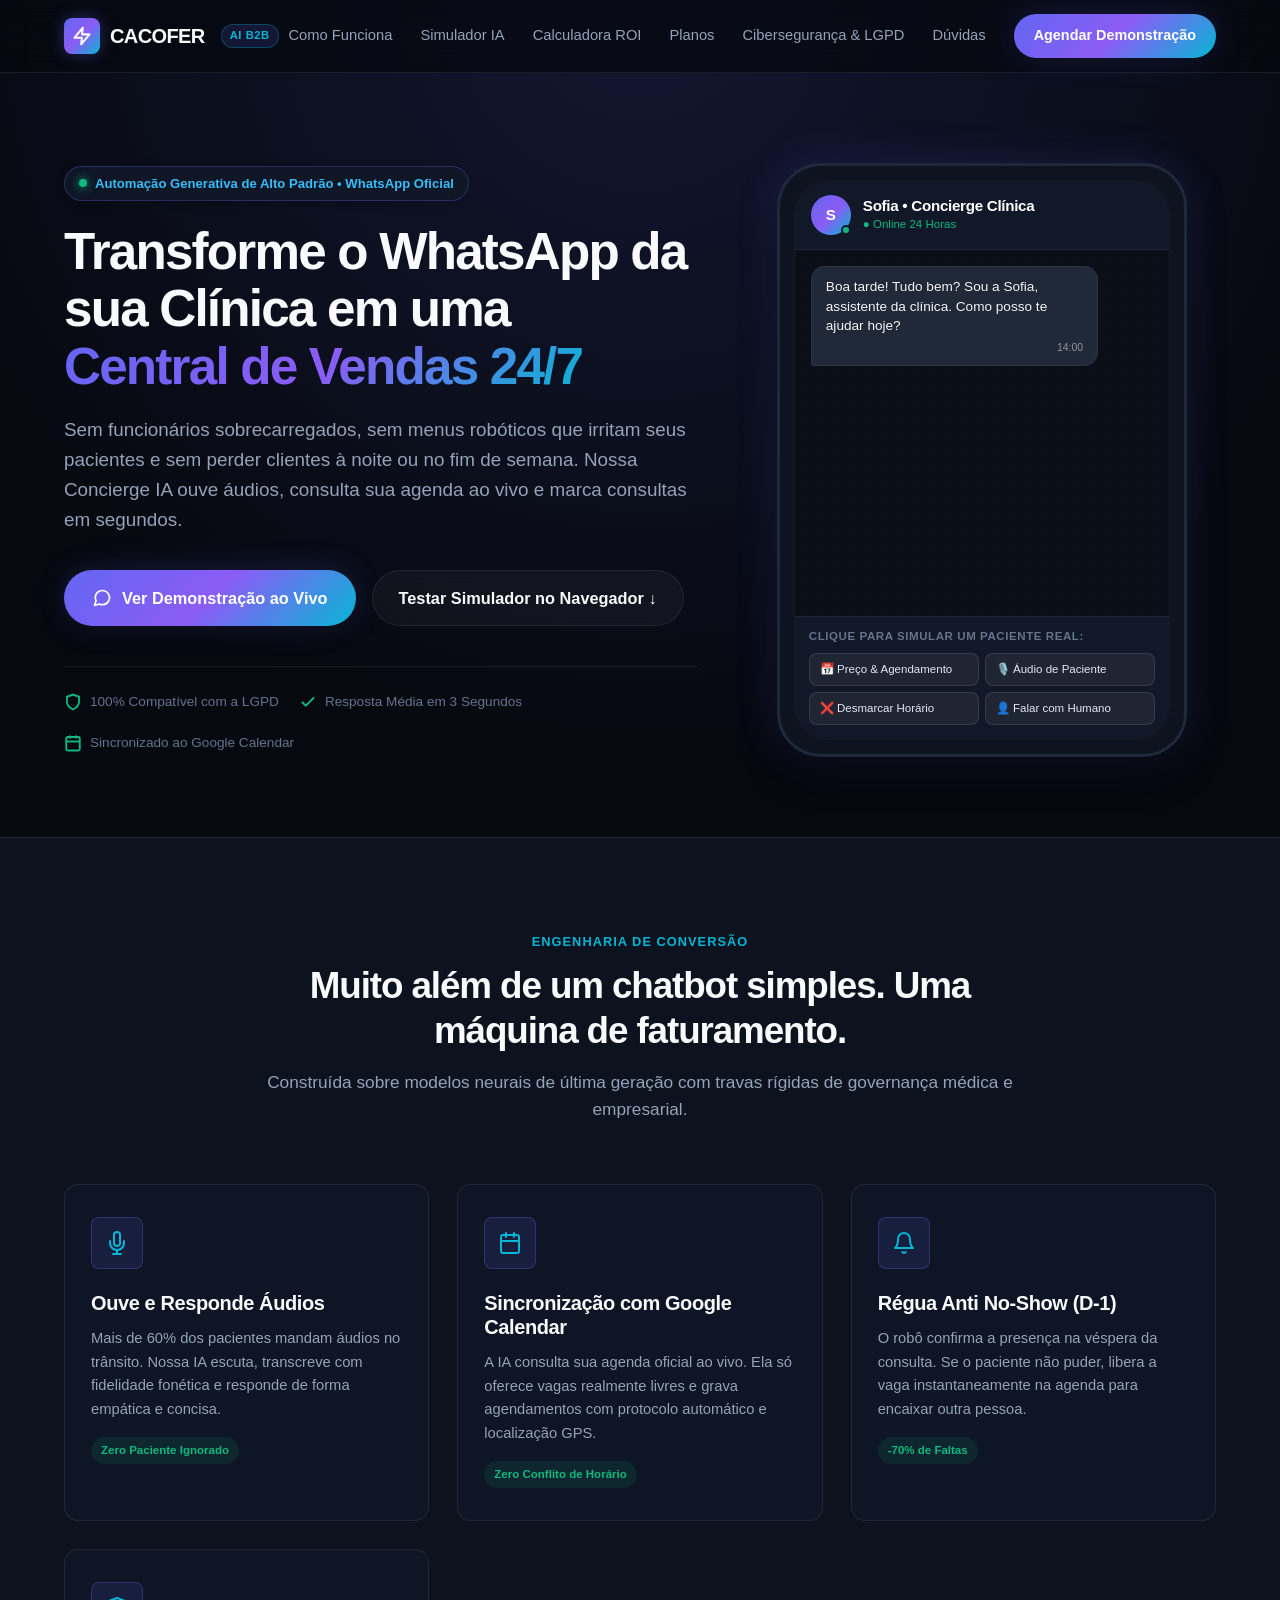
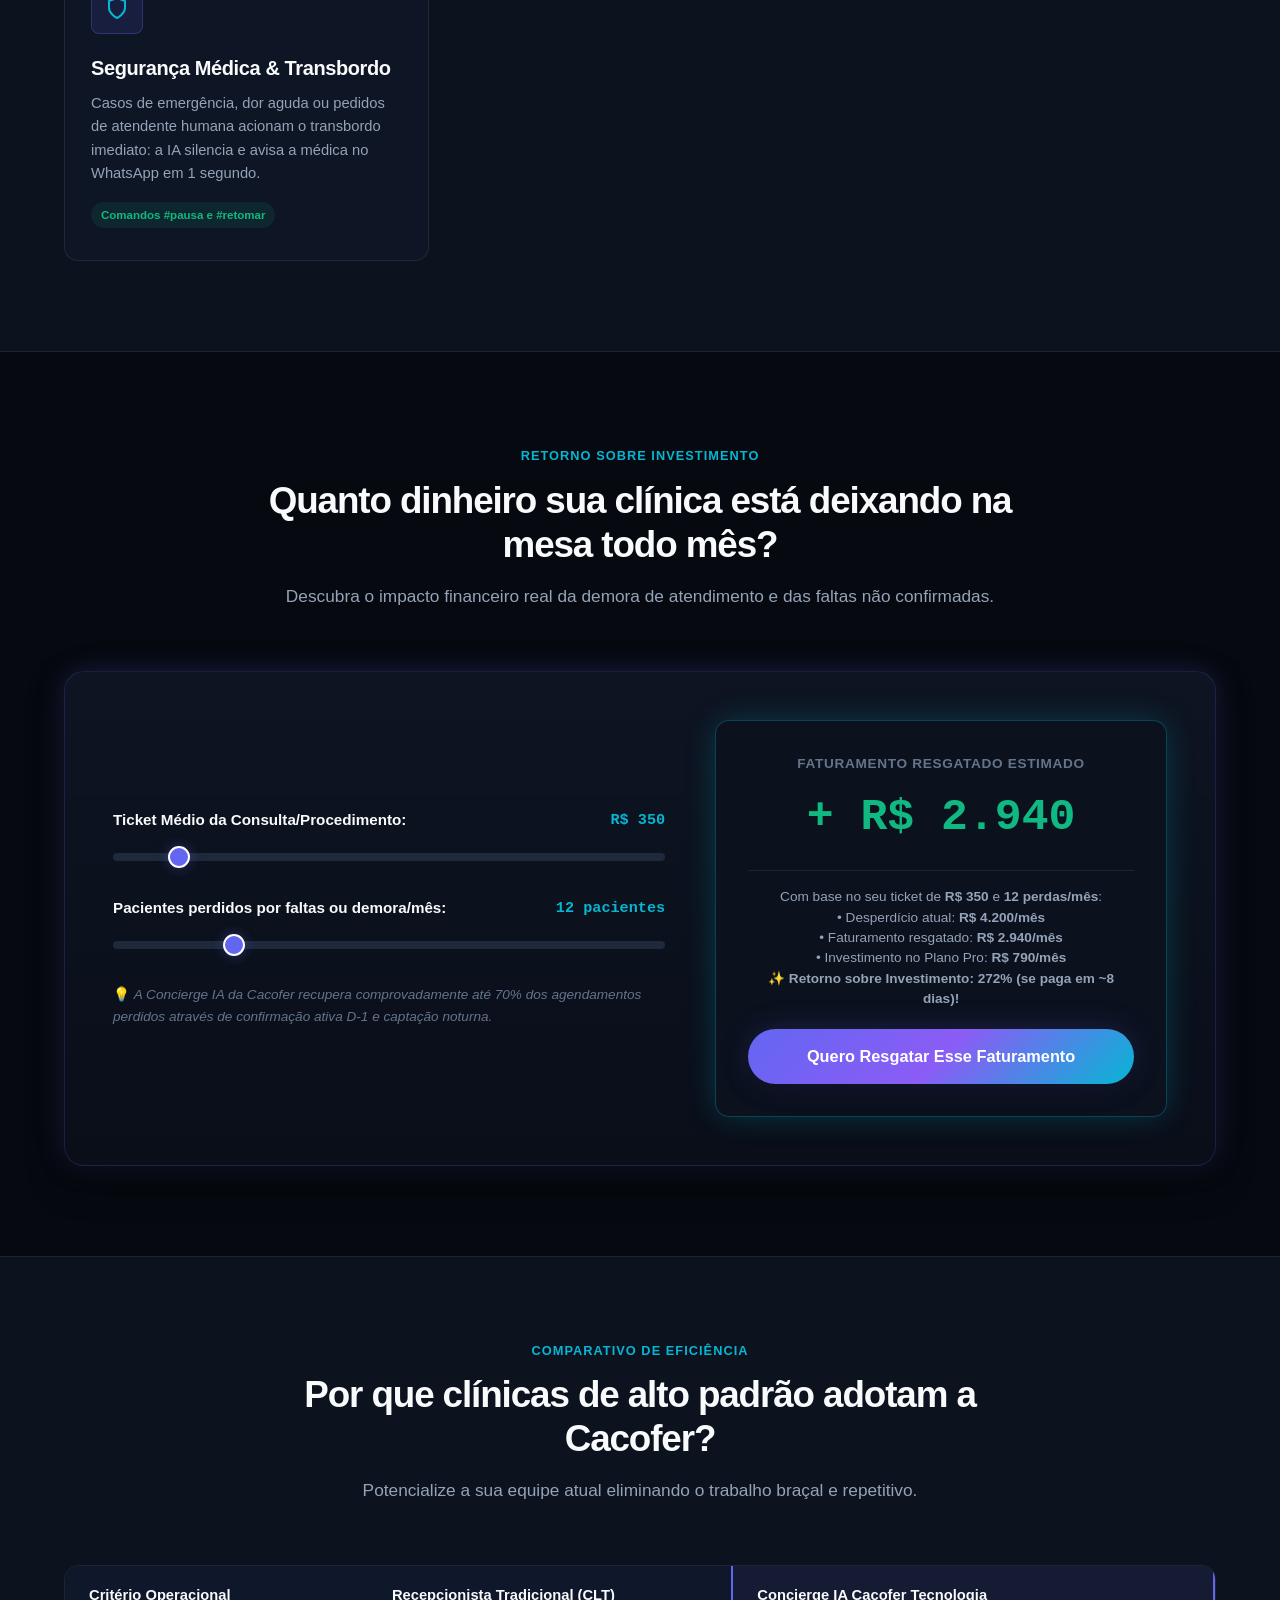
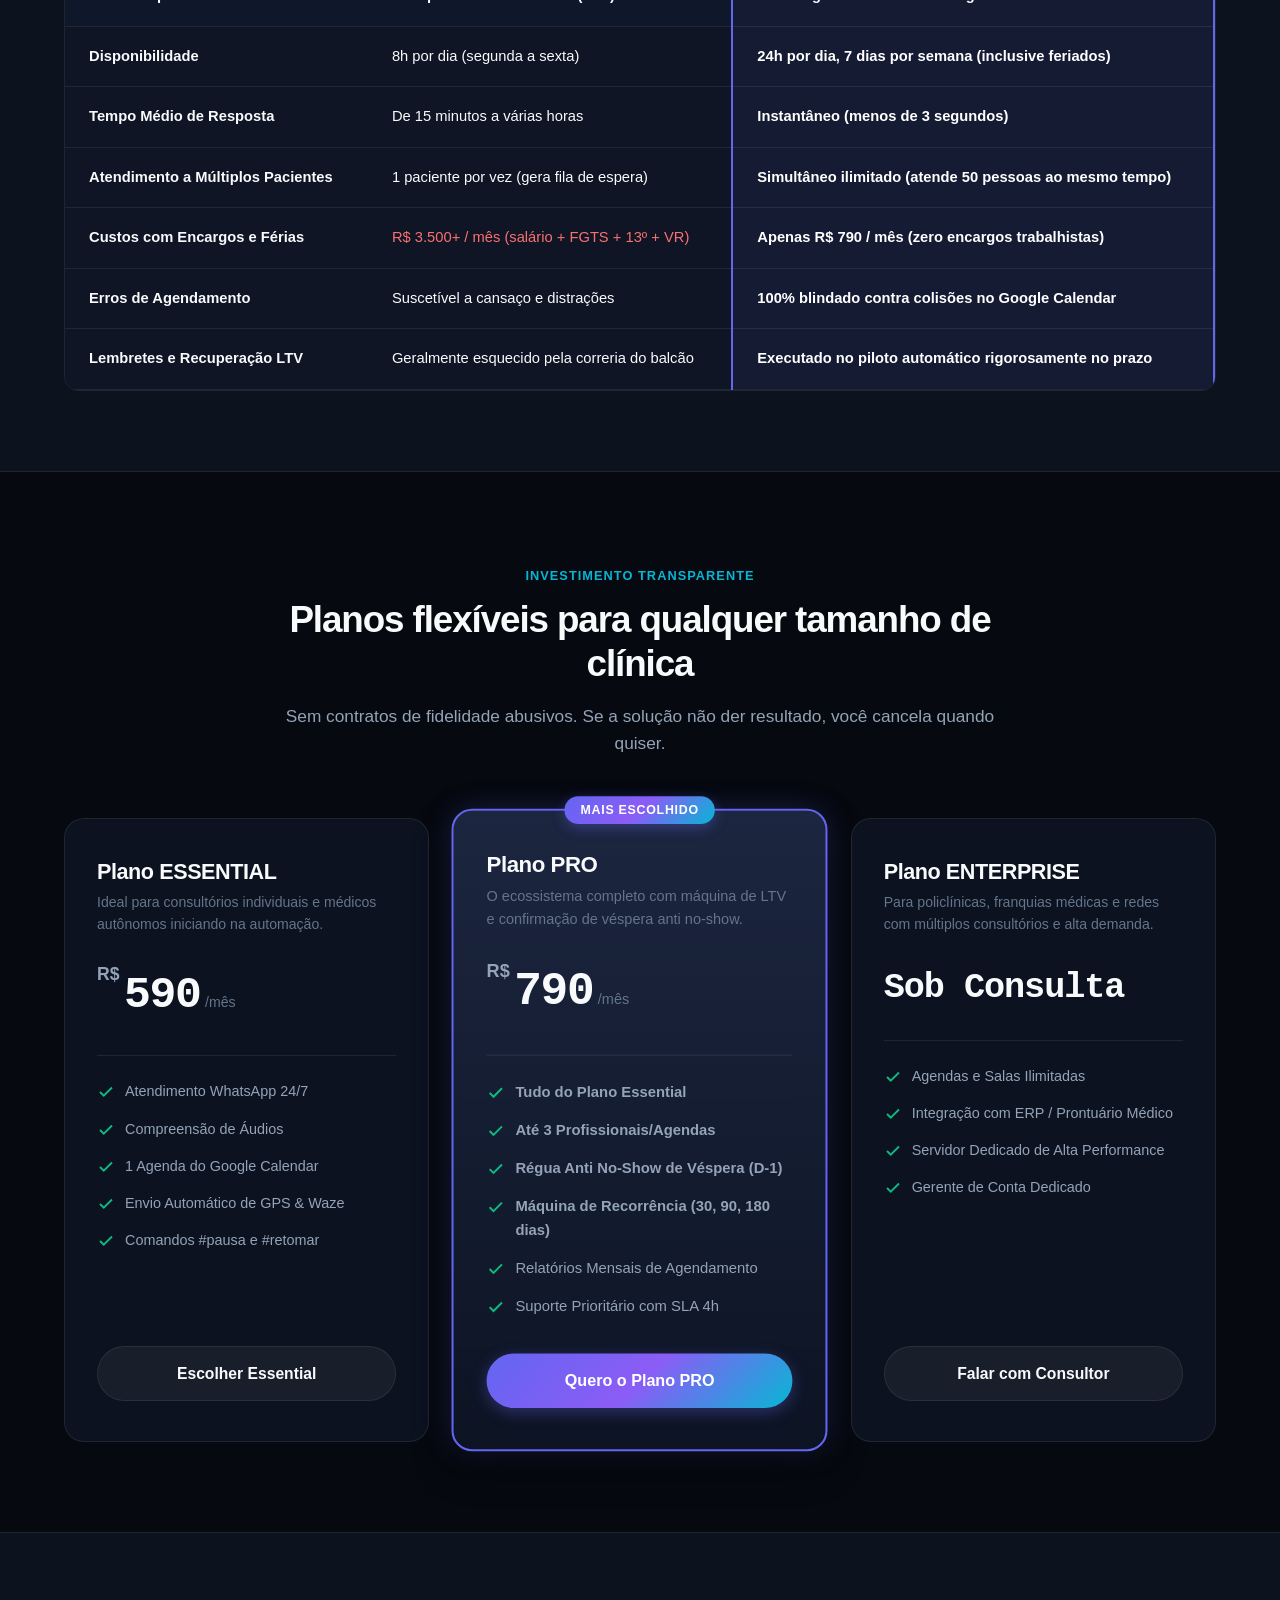
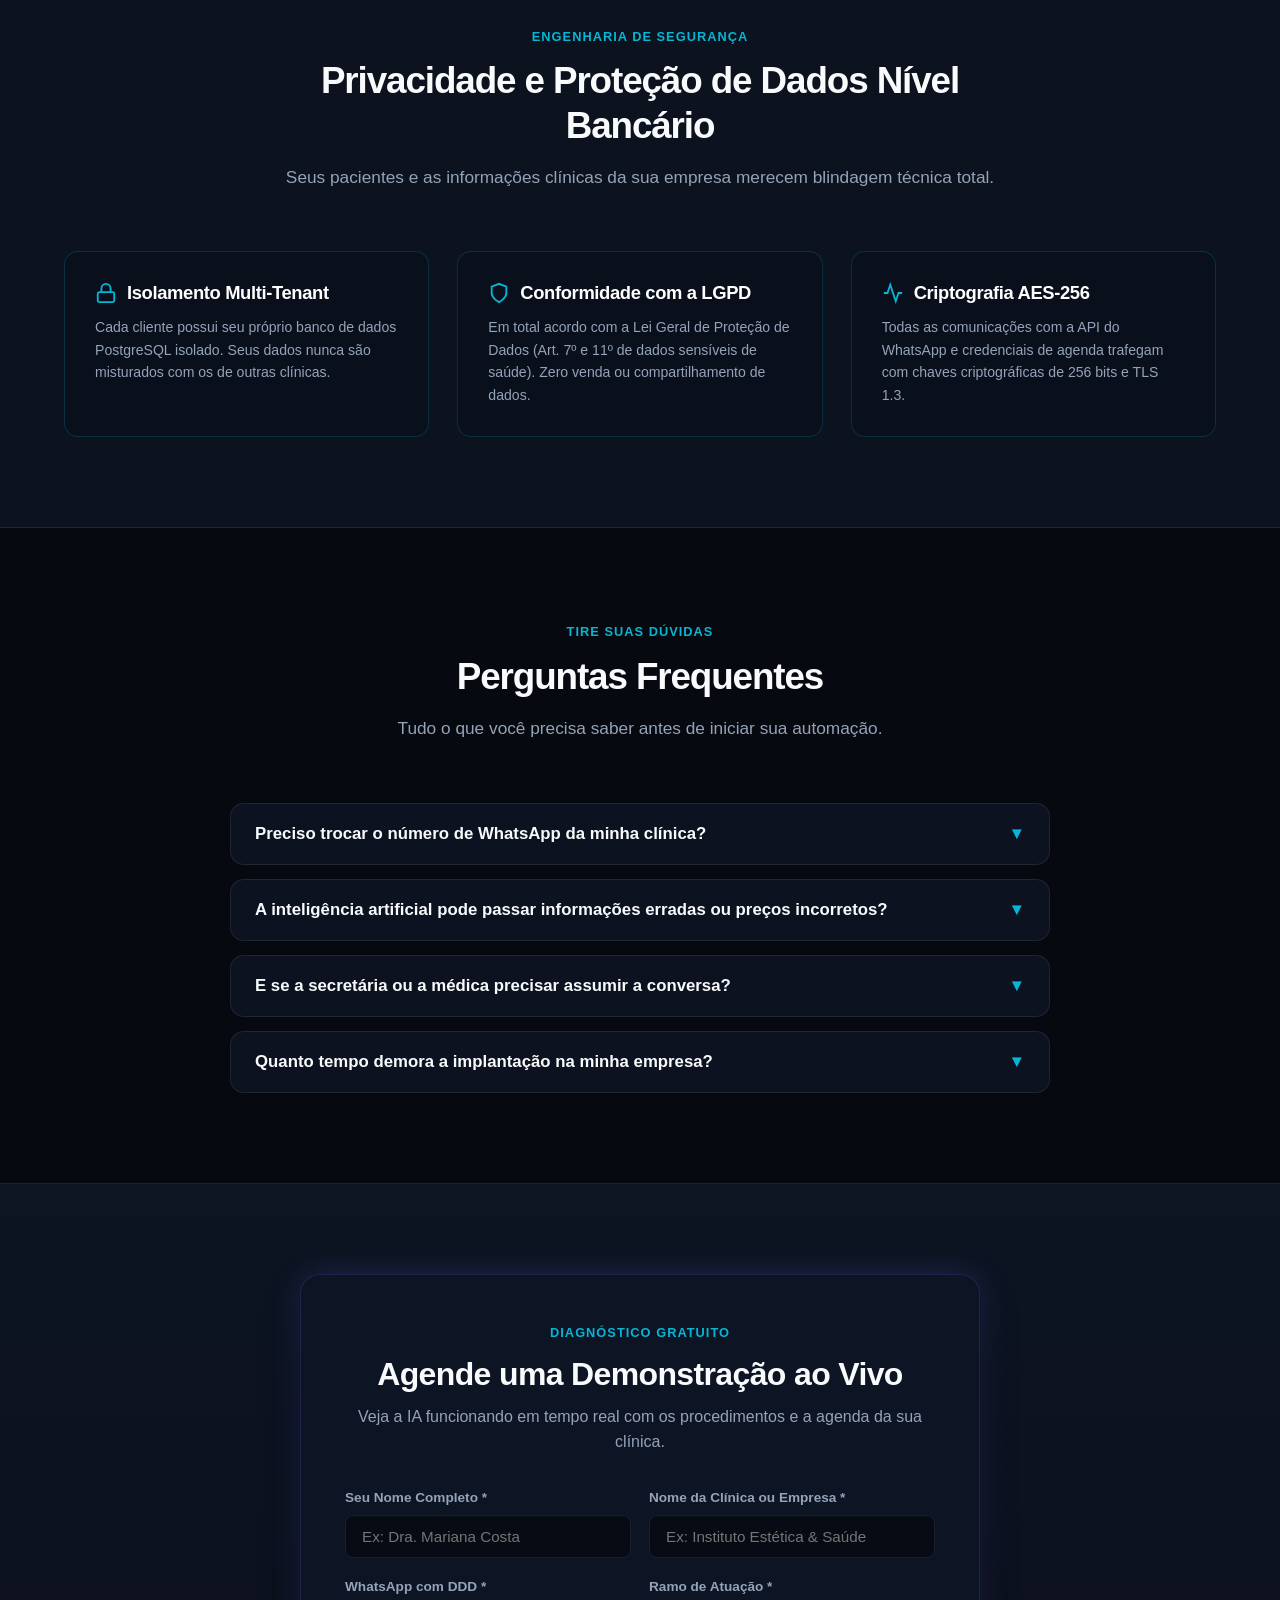
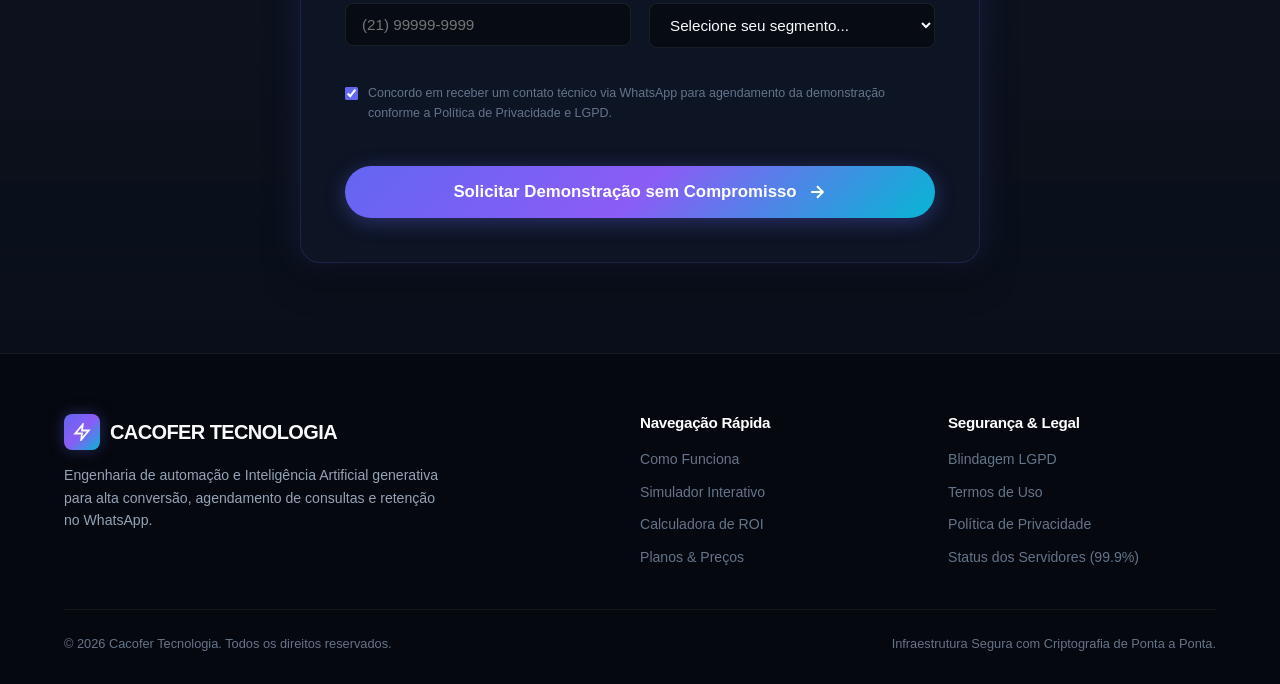
==== index.html @ 726b5f52 "fix(responsive): mobile & tablet optimizations, table scroll hint and v2.1 cache buster" ====
<!DOCTYPE html>
<html lang="pt-BR">
<head>
  <meta charset="UTF-8">
  <meta name="viewport" content="width=device-width, initial-scale=1.0">
  
  <!-- CYBERSECURITY & HARDENING HEADERS -->
  <meta http-equiv="X-Content-Type-Options" content="nosniff">
  <meta http-equiv="X-Frame-Options" content="DENY">
  <meta name="referrer" content="strict-origin-when-cross-origin">
  <meta http-equiv="Content-Security-Policy" content="default-src 'self'; script-src 'self'; style-src 'self' 'unsafe-inline'; img-src 'self' data:; font-src 'self'; connect-src 'self' https://wa.me; frame-ancestors 'none'; base-uri 'self'; form-action 'self' https://wa.me;">

  <title>Cacofer Tecnologia | Concierge IA 24/7 & Automação Inteligente para WhatsApp</title>
  <meta name="description" content="Transforme o WhatsApp da sua clínica ou empresa em uma central de vendas 24/7. Atendimento inteligente em 3 segundos, compreensão de áudios, agendamento no Google Calendar e redução de no-show.">
  <meta name="keywords" content="automação whatsapp, concierge ia, chatbot ia clinica, secretaria virtual inteligência artificial, agendamento google calendar whatsapp, cacofer tecnologia">
  <meta name="author" content="Cacofer Tecnologia">
  <meta name="theme-color" content="#06090f">

  <!-- Open Graph / Social Sharing -->
  <meta property="og:type" content="website">
  <meta property="og:title" content="Cacofer Tecnologia | Concierge IA 24/7 para Clínicas e Empresas">
  <meta property="og:description" content="Atenda pacientes instantaneamente, ouça áudios, agende direto na agenda médica e acabe com o no-show no WhatsApp.">
  <meta property="og:site_name" content="Cacofer Tecnologia">

  <!-- Favicon (Inline SVG Vector) -->
  <link rel="icon" type="image/svg+xml" href="data:image/svg+xml,<svg xmlns='http://www.w3.org/2000/svg' viewBox='0 0 32 32'><rect width='32' height='32' rx='8' fill='%236366f1'/><path d='M9 16l5 5 9-10' stroke='white' stroke-width='3' fill='none' stroke-linecap='round'/></svg>">

  <!-- Core Stylesheet -->
  <link rel="stylesheet" href="css/style.css?v=2.1">
</head>
<body>

  <!-- ==============================================================================
       HEADER & NAVIGATION
  ============================================================================== -->
  <header class="site-header">
    <div class="container nav-container">
      <a href="#" class="brand-logo" aria-label="Cacofer Tecnologia Página Inicial">
        <div class="logo-icon">
          <svg width="20" height="20" viewBox="0 0 24 24" fill="none" stroke="currentColor" stroke-width="2.5" stroke-linecap="round" stroke-linejoin="round">
            <polygon points="13 2 3 14 12 14 11 22 21 10 12 10 13 2"></polygon>
          </svg>
        </div>
        <span>CACOFER</span>
        <span class="tag">AI B2B</span>
      </a>

      <nav class="main-nav" id="mainNav">
        <a href="#como-funciona" class="nav-link">Como Funciona</a>
        <a href="#simulador" class="nav-link">Simulador IA</a>
        <a href="#calculadora" class="nav-link">Calculadora ROI</a>
        <a href="#planos" class="nav-link">Planos</a>
        <a href="#seguranca" class="nav-link">Cibersegurança & LGPD</a>
        <a href="#faq" class="nav-link">Dúvidas</a>
        <a href="#contato" class="nav-cta-btn">Agendar Demonstração</a>
      </nav>

      <button class="mobile-menu-toggle" id="mobileToggle" aria-label="Abrir Menu de Navegação">
        ☰
      </button>
    </div>
  </header>

  <main>
    <!-- ==============================================================================
         HERO SECTION
    ============================================================================== -->
    <section class="hero-section" id="hero">
      <div class="container hero-grid">
        <div class="hero-content">
          <div class="hero-badge-wrap">
            <span class="pulse-indicator"></span>
            <span>Automação Generativa de Alto Padrão • WhatsApp Oficial</span>
          </div>

          <h1 class="hero-title">
            Transforme o WhatsApp da sua Clínica em uma <span class="gradient-text">Central de Vendas 24/7</span>
          </h1>

          <p class="hero-subtitle">
            Sem funcionários sobrecarregados, sem menus robóticos que irritam seus pacientes e sem perder clientes à noite ou no fim de semana. Nossa Concierge IA ouve áudios, consulta sua agenda ao vivo e marca consultas em segundos.
          </p>

          <div class="hero-actions">
            <a href="#contato" class="btn-primary">
              <svg width="20" height="20" viewBox="0 0 24 24" fill="none" stroke="currentColor" stroke-width="2" stroke-linecap="round" stroke-linejoin="round">
                <path d="M21 11.5a8.38 8.38 0 0 1-.9 3.8 8.5 8.5 0 0 1-7.6 4.7 8.38 8.38 0 0 1-3.8-.9L3 21l1.9-5.7a8.38 8.38 0 0 1-.9-3.8 8.5 8.5 0 0 1 4.7-7.6 8.38 8.38 0 0 1 3.8-.9h.5a8.48 8.48 0 0 1 8 8v.5z"></path>
              </svg>
              <span>Ver Demonstração ao Vivo</span>
            </a>
            <a href="#simulador" class="btn-secondary">
              <span>Testar Simulador no Navegador ↓</span>
            </a>
          </div>

          <div class="hero-trust-bar">
            <div class="trust-item">
              <svg width="18" height="18" viewBox="0 0 24 24" fill="none" stroke="currentColor" stroke-width="2.5"><path d="M12 22s8-4 8-10V5l-8-3-8 3v7c0 6 8 10 8 10z"/></svg>
              <span>100% Compatível com a LGPD</span>
            </div>
            <div class="trust-item">
              <svg width="18" height="18" viewBox="0 0 24 24" fill="none" stroke="currentColor" stroke-width="2.5"><polyline points="20 6 9 17 4 12"/></svg>
              <span>Resposta Média em 3 Segundos</span>
            </div>
            <div class="trust-item">
              <svg width="18" height="18" viewBox="0 0 24 24" fill="none" stroke="currentColor" stroke-width="2.5"><rect x="3" y="4" width="18" height="18" rx="2" ry="2"/><line x1="16" y1="2" x2="16" y2="6"/><line x1="8" y1="2" x2="8" y2="6"/><line x1="3" y1="10" x2="21" y2="10"/></svg>
              <span>Sincronizado ao Google Calendar</span>
            </div>
          </div>
        </div>

        <!-- SMARTPHONE SIMULATOR -->
        <div class="simulator-container" id="simulador">
          <div class="phone-mockup">
            <div class="phone-screen">
              <div class="phone-header">
                <div class="avatar-badge">
                  <span>S</span>
                  <span class="avatar-online-dot"></span>
                </div>
                <div class="phone-header-info">
                  <h4>Sofia • Concierge Clínica</h4>
                  <p>● Online 24 Horas</p>
                </div>
              </div>

              <div class="chat-messages" id="chatMessages">
                <div class="chat-bubble bubble-sofia">
                  <span>Boa tarde! Tudo bem? Sou a Sofia, assistente da clínica. Como posso te ajudar hoje?</span>
                  <span class="bubble-time">14:00</span>
                </div>
              </div>

              <div class="typing-indicator" id="typingIndicator">
                <span class="typing-dot"></span>
                <span class="typing-dot"></span>
                <span class="typing-dot"></span>
              </div>

              <div class="simulator-controls">
                <div class="sim-prompt-title">Clique para simular um paciente real:</div>
                <div class="sim-buttons-grid">
                  <button class="sim-btn" data-scenario="agendamento">📅 Preço & Agendamento</button>
                  <button class="sim-btn" data-scenario="audio">🎙️ Áudio de Paciente</button>
                  <button class="sim-btn" data-scenario="cancelamento">❌ Desmarcar Horário</button>
                  <button class="sim-btn" data-scenario="humano">👤 Falar com Humano</button>
                </div>
              </div>
            </div>
          </div>
        </div>
      </div>
    </section>

    <!-- ==============================================================================
         THE 4 PILLARS (FEATURES SECTION)
    ============================================================================== -->
    <section class="features-section" id="como-funciona">
      <div class="container">
        <div class="section-header">
          <span class="section-tag">Engenharia de Conversão</span>
          <h2 class="section-title">Muito além de um chatbot simples. Uma máquina de faturamento.</h2>
          <p class="section-subtitle">Construída sobre modelos neurais de última geração com travas rígidas de governança médica e empresarial.</p>
        </div>

        <div class="features-grid">
          <div class="feature-card">
            <div class="feature-icon-box">
              <svg width="24" height="24" viewBox="0 0 24 24" fill="none" stroke="currentColor" stroke-width="2" stroke-linecap="round" stroke-linejoin="round"><path d="M12 1a3 3 0 0 0-3 3v8a3 3 0 0 0 6 0V4a3 3 0 0 0-3-3z"/><path d="M19 10v2a7 7 0 0 1-14 0v-2"/><line x1="12" y1="19" x2="12" y2="23"/><line x1="8" y1="23" x2="16" y2="23"/></svg>
            </div>
            <h3>Ouve e Responde Áudios</h3>
            <p>Mais de 60% dos pacientes mandam áudios no trânsito. Nossa IA escuta, transcreve com fidelidade fonética e responde de forma empática e concisa.</p>
            <span class="feature-badge">Zero Paciente Ignorado</span>
          </div>

          <div class="feature-card">
            <div class="feature-icon-box">
              <svg width="24" height="24" viewBox="0 0 24 24" fill="none" stroke="currentColor" stroke-width="2" stroke-linecap="round" stroke-linejoin="round"><rect x="3" y="4" width="18" height="18" rx="2" ry="2"/><line x1="16" y1="2" x2="16" y2="6"/><line x1="8" y1="2" x2="8" y2="6"/><line x1="3" y1="10" x2="21" y2="10"/></svg>
            </div>
            <h3>Sincronização com Google Calendar</h3>
            <p>A IA consulta sua agenda oficial ao vivo. Ela só oferece vagas realmente livres e grava agendamentos com protocolo automático e localização GPS.</p>
            <span class="feature-badge">Zero Conflito de Horário</span>
          </div>

          <div class="feature-card">
            <div class="feature-icon-box">
              <svg width="24" height="24" viewBox="0 0 24 24" fill="none" stroke="currentColor" stroke-width="2" stroke-linecap="round" stroke-linejoin="round"><path d="M18 8A6 6 0 0 0 6 8c0 7-3 9-3 9h18s-3-2-3-9"/><path d="M13.73 21a2 2 0 0 1-3.46 0"/></svg>
            </div>
            <h3>Régua Anti No-Show (D-1)</h3>
            <p>O robô confirma a presença na véspera da consulta. Se o paciente não puder, libera a vaga instantaneamente na agenda para encaixar outra pessoa.</p>
            <span class="feature-badge">-70% de Faltas</span>
          </div>

          <div class="feature-card">
            <div class="feature-icon-box">
              <svg width="24" height="24" viewBox="0 0 24 24" fill="none" stroke="currentColor" stroke-width="2" stroke-linecap="round" stroke-linejoin="round"><path d="M12 22s8-4 8-10V5l-8-3-8 3v7c0 6 8 10 8 10z"/></svg>
            </div>
            <h3>Segurança Médica & Transbordo</h3>
            <p>Casos de emergência, dor aguda ou pedidos de atendente humana acionam o transbordo imediato: a IA silencia e avisa a médica no WhatsApp em 1 segundo.</p>
            <span class="feature-badge">Comandos #pausa e #retomar</span>
          </div>
        </div>
      </div>
    </section>

    <!-- ==============================================================================
         INTERACTIVE ROI CALCULATOR
    ============================================================================== -->
    <section class="calculator-section" id="calculadora">
      <div class="container">
        <div class="section-header">
          <span class="section-tag">Retorno sobre Investimento</span>
          <h2 class="section-title">Quanto dinheiro sua clínica está deixando na mesa todo mês?</h2>
          <p class="section-subtitle">Descubra o impacto financeiro real da demora de atendimento e das faltas não confirmadas.</p>
        </div>

        <div class="calc-box">
          <div class="calc-inputs">
            <div class="slider-group">
              <label for="ticketRange">
                <span>Ticket Médio da Consulta/Procedimento:</span>
                <span class="slider-val" id="ticketValDisplay">R$ 350</span>
              </label>
              <input type="range" class="calc-range" id="ticketRange" min="100" max="2500" step="50" value="350">
            </div>

            <div class="slider-group">
              <label for="lostRange">
                <span>Pacientes perdidos por faltas ou demora/mês:</span>
                <span class="slider-val" id="lostValDisplay">12 pacientes</span>
              </label>
              <input type="range" class="calc-range" id="lostRange" min="2" max="50" step="1" value="12">
            </div>
            
            <p style="font-size: 0.85rem; color: var(--text-muted);">
              💡 <em>A Concierge IA da Cacofer recupera comprovadamente até 70% dos agendamentos perdidos através de confirmação ativa D-1 e captação noturna.</em>
            </p>
          </div>

          <div class="calc-result-card">
            <div class="calc-result-title">Faturamento Resgatado Estimado</div>
            <div class="calc-big-value" id="calcBigValue">+ R$ 2.940</div>
            <div class="calc-breakdown" id="calcBreakdown">
              Calculando projeção personalizada...
            </div>
            <a href="#contato" class="btn-primary" style="margin-top: 20px; width: 100%;">
              Quero Resgatar Esse Faturamento
            </a>
          </div>
        </div>
      </div>
    </section>

    <!-- ==============================================================================
         COMPARISON TABLE (CLT vs CACOFER AI)
    ============================================================================== -->
    <section class="comparison-section">
      <div class="container">
        <div class="section-header">
          <span class="section-tag">Comparativo de Eficiência</span>
          <h2 class="section-title">Por que clínicas de alto padrão adotam a Cacofer?</h2>
          <p class="section-subtitle">Potencialize a sua equipe atual eliminando o trabalho braçal e repetitivo.</p>
        </div>

        <div class="table-scroll-hint">
          <span>👈 Deslize lateralmente para ver a comparação completa 👉</span>
        </div>

        <div class="table-responsive">
          <table class="comp-table">
            <thead>
              <tr>
                <th>Critério Operacional</th>
                <th>Recepcionista Tradicional (CLT)</th>
                <th class="highlight-col">Concierge IA Cacofer Tecnologia</th>
              </tr>
            </thead>
            <tbody>
              <tr>
                <td><strong>Disponibilidade</strong></td>
                <td>8h por dia (segunda a sexta)</td>
                <td class="highlight-col comp-status-good">24h por dia, 7 dias por semana (inclusive feriados)</td>
              </tr>
              <tr>
                <td><strong>Tempo Médio de Resposta</strong></td>
                <td>De 15 minutos a várias horas</td>
                <td class="highlight-col comp-status-good">Instantâneo (menos de 3 segundos)</td>
              </tr>
              <tr>
                <td><strong>Atendimento a Múltiplos Pacientes</strong></td>
                <td>1 paciente por vez (gera fila de espera)</td>
                <td class="highlight-col comp-status-good">Simultâneo ilimitado (atende 50 pessoas ao mesmo tempo)</td>
              </tr>
              <tr>
                <td><strong>Custos com Encargos e Férias</strong></td>
                <td class="comp-status-bad">R$ 3.500+ / mês (salário + FGTS + 13º + VR)</td>
                <td class="highlight-col comp-status-good">Apenas R$ 790 / mês (zero encargos trabalhistas)</td>
              </tr>
              <tr>
                <td><strong>Erros de Agendamento</strong></td>
                <td>Suscetível a cansaço e distrações</td>
                <td class="highlight-col comp-status-good">100% blindado contra colisões no Google Calendar</td>
              </tr>
              <tr>
                <td><strong>Lembretes e Recuperação LTV</strong></td>
                <td>Geralmente esquecido pela correria do balcão</td>
                <td class="highlight-col comp-status-good">Executado no piloto automático rigorosamente no prazo</td>
              </tr>
            </tbody>
          </table>
        </div>
      </div>
    </section>

    <!-- ==============================================================================
         PRICING & PLANS
    ============================================================================== -->
    <section class="pricing-section" id="planos">
      <div class="container">
        <div class="section-header">
          <span class="section-tag">Investimento Transparente</span>
          <h2 class="section-title">Planos flexíveis para qualquer tamanho de clínica</h2>
          <p class="section-subtitle">Sem contratos de fidelidade abusivos. Se a solução não der resultado, você cancela quando quiser.</p>
        </div>

        <div class="pricing-grid">
          <!-- ESSENTIAL -->
          <div class="pricing-card">
            <h3 class="plan-name">Plano ESSENTIAL</h3>
            <p class="plan-desc">Ideal para consultórios individuais e médicos autônomos iniciando na automação.</p>
            <div class="plan-price-wrap">
              <span class="price-currency">R$</span>
              <span class="price-amount">590</span>
              <span class="price-period">/mês</span>
            </div>
            <ul class="plan-features-list">
              <li><svg width="18" height="18" viewBox="0 0 24 24" fill="none" stroke="currentColor" stroke-width="2.5"><polyline points="20 6 9 17 4 12"/></svg>Atendimento WhatsApp 24/7</li>
              <li><svg width="18" height="18" viewBox="0 0 24 24" fill="none" stroke="currentColor" stroke-width="2.5"><polyline points="20 6 9 17 4 12"/></svg>Compreensão de Áudios</li>
              <li><svg width="18" height="18" viewBox="0 0 24 24" fill="none" stroke="currentColor" stroke-width="2.5"><polyline points="20 6 9 17 4 12"/></svg>1 Agenda do Google Calendar</li>
              <li><svg width="18" height="18" viewBox="0 0 24 24" fill="none" stroke="currentColor" stroke-width="2.5"><polyline points="20 6 9 17 4 12"/></svg>Envio Automático de GPS & Waze</li>
              <li><svg width="18" height="18" viewBox="0 0 24 24" fill="none" stroke="currentColor" stroke-width="2.5"><polyline points="20 6 9 17 4 12"/></svg>Comandos #pausa e #retomar</li>
            </ul>
            <a href="#contato" class="plan-cta-btn">Escolher Essential</a>
          </div>

          <!-- PRO (FEATURED) -->
          <div class="pricing-card featured">
            <div class="popular-badge">Mais Escolhido</div>
            <h3 class="plan-name">Plano PRO</h3>
            <p class="plan-desc">O ecossistema completo com máquina de LTV e confirmação de véspera anti no-show.</p>
            <div class="plan-price-wrap">
              <span class="price-currency">R$</span>
              <span class="price-amount">790</span>
              <span class="price-period">/mês</span>
            </div>
            <ul class="plan-features-list">
              <li><svg width="18" height="18" viewBox="0 0 24 24" fill="none" stroke="currentColor" stroke-width="2.5"><polyline points="20 6 9 17 4 12"/></svg><strong>Tudo do Plano Essential</strong></li>
              <li><svg width="18" height="18" viewBox="0 0 24 24" fill="none" stroke="currentColor" stroke-width="2.5"><polyline points="20 6 9 17 4 12"/></svg><strong>Até 3 Profissionais/Agendas</strong></li>
              <li><svg width="18" height="18" viewBox="0 0 24 24" fill="none" stroke="currentColor" stroke-width="2.5"><polyline points="20 6 9 17 4 12"/></svg><strong>Régua Anti No-Show de Véspera (D-1)</strong></li>
              <li><svg width="18" height="18" viewBox="0 0 24 24" fill="none" stroke="currentColor" stroke-width="2.5"><polyline points="20 6 9 17 4 12"/></svg><strong>Máquina de Recorrência (30, 90, 180 dias)</strong></li>
              <li><svg width="18" height="18" viewBox="0 0 24 24" fill="none" stroke="currentColor" stroke-width="2.5"><polyline points="20 6 9 17 4 12"/></svg>Relatórios Mensais de Agendamento</li>
              <li><svg width="18" height="18" viewBox="0 0 24 24" fill="none" stroke="currentColor" stroke-width="2.5"><polyline points="20 6 9 17 4 12"/></svg>Suporte Prioritário com SLA 4h</li>
            </ul>
            <a href="#contato" class="plan-cta-btn">Quero o Plano PRO</a>
          </div>

          <!-- ENTERPRISE -->
          <div class="pricing-card">
            <h3 class="plan-name">Plano ENTERPRISE</h3>
            <p class="plan-desc">Para policlínicas, franquias médicas e redes com múltiplos consultórios e alta demanda.</p>
            <div class="plan-price-wrap">
              <span class="price-amount" style="font-size: 2.2rem;">Sob Consulta</span>
            </div>
            <ul class="plan-features-list">
              <li><svg width="18" height="18" viewBox="0 0 24 24" fill="none" stroke="currentColor" stroke-width="2.5"><polyline points="20 6 9 17 4 12"/></svg>Agendas e Salas Ilimitadas</li>
              <li><svg width="18" height="18" viewBox="0 0 24 24" fill="none" stroke="currentColor" stroke-width="2.5"><polyline points="20 6 9 17 4 12"/></svg>Integração com ERP / Prontuário Médico</li>
              <li><svg width="18" height="18" viewBox="0 0 24 24" fill="none" stroke="currentColor" stroke-width="2.5"><polyline points="20 6 9 17 4 12"/></svg>Servidor Dedicado de Alta Performance</li>
              <li><svg width="18" height="18" viewBox="0 0 24 24" fill="none" stroke="currentColor" stroke-width="2.5"><polyline points="20 6 9 17 4 12"/></svg>Gerente de Conta Dedicado</li>
            </ul>
            <a href="#contato" class="plan-cta-btn">Falar com Consultor</a>
          </div>
        </div>
      </div>
    </section>

    <!-- ==============================================================================
         CYBERSECURITY & LGPD
    ============================================================================== -->
    <section class="security-section" id="seguranca">
      <div class="container">
        <div class="section-header">
          <span class="section-tag">Engenharia de Segurança</span>
          <h2 class="section-title">Privacidade e Proteção de Dados Nível Bancário</h2>
          <p class="section-subtitle">Seus pacientes e as informações clínicas da sua empresa merecem blindagem técnica total.</p>
        </div>

        <div class="security-grid">
          <div class="security-card">
            <h3>
              <svg width="22" height="22" viewBox="0 0 24 24" fill="none" stroke="currentColor" stroke-width="2"><rect x="3" y="11" width="18" height="11" rx="2" ry="2"/><path d="M7 11V7a5 5 0 0 1 10 0v4"/></svg>
              Isolamento Multi-Tenant
            </h3>
            <p>Cada cliente possui seu próprio banco de dados PostgreSQL isolado. Seus dados nunca são misturados com os de outras clínicas.</p>
          </div>

          <div class="security-card">
            <h3>
              <svg width="22" height="22" viewBox="0 0 24 24" fill="none" stroke="currentColor" stroke-width="2"><path d="M12 22s8-4 8-10V5l-8-3-8 3v7c0 6 8 10 8 10z"/></svg>
              Conformidade com a LGPD
            </h3>
            <p>Em total acordo com a Lei Geral de Proteção de Dados (Art. 7º e 11º de dados sensíveis de saúde). Zero venda ou compartilhamento de dados.</p>
          </div>

          <div class="security-card">
            <h3>
              <svg width="22" height="22" viewBox="0 0 24 24" fill="none" stroke="currentColor" stroke-width="2"><polyline points="22 12 18 12 15 21 9 3 6 12 2 12"/></svg>
              Criptografia AES-256
            </h3>
            <p>Todas as comunicações com a API do WhatsApp e credenciais de agenda trafegam com chaves criptográficas de 256 bits e TLS 1.3.</p>
          </div>
        </div>
      </div>
    </section>

    <!-- ==============================================================================
         FAQ ACCORDION
    ============================================================================== -->
    <section class="faq-section" id="faq">
      <div class="container">
        <div class="section-header">
          <span class="section-tag">Tire Suas Dúvidas</span>
          <h2 class="section-title">Perguntas Frequentes</h2>
          <p class="section-subtitle">Tudo o que você precisa saber antes de iniciar sua automação.</p>
        </div>

        <div class="faq-list">
          <div class="faq-item">
            <button class="faq-question-btn">
              <span>Preciso trocar o número de WhatsApp da minha clínica?</span>
              <span class="faq-icon">▼</span>
            </button>
            <div class="faq-answer">
              <p>Não! Conectamos a automação diretamente no seu número comercial atual via QR Code. Você continua com o mesmo WhatsApp e pode ler ou enviar mensagens normalmente pelo aplicativo oficial.</p>
            </div>
          </div>

          <div class="faq-item">
            <button class="faq-question-btn">
              <span>A inteligência artificial pode passar informações erradas ou preços incorretos?</span>
              <span class="faq-icon">▼</span>
            </button>
            <div class="faq-answer">
              <p>Não. A IA é estritamente calibrada com uma "Fonte Única da Verdade" com todos os procedimentos, valores e diretrizes da sua clínica. Se o paciente perguntar algo fora do escopo homologado, ela acolhe e aciona o transbordo humano imediatamente.</p>
            </div>
          </div>

          <div class="faq-item">
            <button class="faq-question-btn">
              <span>E se a secretária ou a médica precisar assumir a conversa?</span>
              <span class="faq-icon">▼</span>
            </button>
            <div class="faq-answer">
              <p>Basta digitar o comando <strong>#pausa</strong> direto no WhatsApp. A IA silencia na mesma hora e fica pausada por 24 horas para aquele paciente. Quando terminar o atendimento, basta enviar <strong>#retomar</strong>.</p>
            </div>
          </div>

          <div class="faq-item">
            <button class="faq-question-btn">
              <span>Quanto tempo demora a implantação na minha empresa?</span>
              <span class="faq-icon">▼</span>
            </button>
            <div class="faq-answer">
              <p>Nosso processo de onboarding dura de 5 a 7 dias úteis, incluindo o preenchimento do questionário de regras clínicas, calibração do tom de voz, testes com a sua equipe e treinamento.</p>
            </div>
          </div>
        </div>
      </div>
    </section>

    <!-- ==============================================================================
         LEAD CAPTURE FORM (HARDENED & SECURE)
    ============================================================================== -->
    <section class="contact-section" id="contato">
      <div class="container">
        <div class="contact-box">
          <div class="contact-header">
            <span class="section-tag">Diagnóstico Gratuito</span>
            <h2>Agende uma Demonstração ao Vivo</h2>
            <p>Veja a IA funcionando em tempo real com os procedimentos e a agenda da sua clínica.</p>
          </div>

          <form id="leadForm" autocomplete="off">
            <!-- Anti-bot honeypot field (hidden from real users) -->
            <div class="honeypot-field" aria-hidden="true">
              <label for="website_trap">Deixe em branco se for humano:</label>
              <input type="text" id="website_trap" name="website_trap" tabindex="-1" autocomplete="off">
            </div>

            <div class="form-grid">
              <div class="form-group">
                <label class="form-label" for="leadName">Seu Nome Completo *</label>
                <input type="text" id="leadName" class="form-input" placeholder="Ex: Dra. Mariana Costa" required minlength="3">
              </div>

              <div class="form-group">
                <label class="form-label" for="leadCompany">Nome da Clínica ou Empresa *</label>
                <input type="text" id="leadCompany" class="form-input" placeholder="Ex: Instituto Estética & Saúde" required>
              </div>

              <div class="form-group">
                <label class="form-label" for="leadPhone">WhatsApp com DDD *</label>
                <input type="tel" id="leadPhone" class="form-input" placeholder="(21) 99999-9999" required>
              </div>

              <div class="form-group">
                <label class="form-label" for="leadSegment">Ramo de Atuação *</label>
                <select id="leadSegment" class="form-select" required>
                  <option value="" disabled selected>Selecione seu segmento...</option>
                  <option value="Clínica Médica / Especialidades">Clínica Médica / Especialidades</option>
                  <option value="Estética Avançada / Harmonização">Estética Avançada / Harmonização</option>
                  <option value="Odontologia / Ortodontia">Odontologia / Ortodontia</option>
                  <option value="Fisioterapia / Pilates">Fisioterapia / Pilates</option>
                  <option value="Escritório de Serviços / Advocacia">Escritório de Serviços / Advocacia</option>
                  <option value="Outro Segmento">Outro Segmento</option>
                </select>
              </div>

              <div class="form-group full-width">
                <label class="form-consent">
                  <input type="checkbox" id="leadConsent" required checked>
                  <span>Concordo em receber um contato técnico via WhatsApp para agendamento da demonstração conforme a Política de Privacidade e LGPD.</span>
                </label>
              </div>

              <div class="form-group full-width">
                <button type="submit" class="btn-submit">
                  <span>Solicitar Demonstração sem Compromisso</span>
                  <svg width="20" height="20" viewBox="0 0 24 24" fill="none" stroke="currentColor" stroke-width="2.5"><line x1="5" y1="12" x2="19" y2="12"/><polyline points="12 5 19 12 12 19"/></svg>
                </button>
              </div>
            </div>

            <div id="formStatus" style="display: none;"></div>
          </form>
        </div>
      </div>
    </section>
  </main>

  <!-- ==============================================================================
       FOOTER
  ============================================================================== -->
  <footer class="site-footer">
    <div class="container">
      <div class="footer-grid">
        <div class="footer-col">
          <div class="brand-logo" style="margin-bottom: 14px;">
            <div class="logo-icon">
              <svg width="18" height="18" viewBox="0 0 24 24" fill="none" stroke="currentColor" stroke-width="2.5"><polygon points="13 2 3 14 12 14 11 22 21 10 12 10 13 2"></polygon></svg>
            </div>
            <span>CACOFER TECNOLOGIA</span>
          </div>
          <p style="font-size: 0.88rem; max-width: 380px;">
            Engenharia de automação e Inteligência Artificial generativa para alta conversão, agendamento de consultas e retenção no WhatsApp.
          </p>
        </div>

        <div class="footer-col">
          <h4>Navegação Rápida</h4>
          <ul class="footer-links">
            <li><a href="#como-funciona">Como Funciona</a></li>
            <li><a href="#simulador">Simulador Interativo</a></li>
            <li><a href="#calculadora">Calculadora de ROI</a></li>
            <li><a href="#planos">Planos & Preços</a></li>
          </ul>
        </div>

        <div class="footer-col">
          <h4>Segurança & Legal</h4>
          <ul class="footer-links">
            <li><a href="#seguranca">Blindagem LGPD</a></li>
            <li><a href="#">Termos de Uso</a></li>
            <li><a href="#">Política de Privacidade</a></li>
            <li><a href="#">Status dos Servidores (99.9%)</a></li>
          </ul>
        </div>
      </div>

      <div class="footer-bottom">
        <span>© 2026 Cacofer Tecnologia. Todos os direitos reservados.</span>
        <span>Infraestrutura Segura com Criptografia de Ponta a Ponta.</span>
      </div>
    </div>
  </footer>

  <!-- Core App Logic -->
  <script src="js/app.js?v=2.1"></script>
</body>
</html>
---- css/style.css ----
/* ==============================================================================
   CACOFER TECNOLOGIA — DESIGN SYSTEM & STYLESHEET
   Aesthetics: Ultra-Modern Dark Tech, Glassmorphism, Fluid Typography, Micro-Interactions
   Cybersecurity: Zero External Untrusted Injections, Strict Inline Isolation
============================================================================== */

:root {
  /* Color Palette */
  --bg-main: #06090f;
  --bg-surface: #0c121e;
  --bg-card: rgba(16, 24, 39, 0.7);
  --bg-card-hover: rgba(22, 33, 54, 0.85);
  --bg-card-active: rgba(30, 45, 74, 0.9);
  
  --border-subtle: rgba(255, 255, 255, 0.08);
  --border-card: rgba(99, 102, 241, 0.18);
  --border-card-hover: rgba(139, 92, 246, 0.45);
  --border-glow: rgba(6, 182, 212, 0.5);

  --text-primary: #f8fafc;
  --text-secondary: #94a3b8;
  --text-muted: #64748b;
  --text-accent: #38bdf8;
  
  --primary: #6366f1;
  --primary-hover: #4f46e5;
  --primary-glow: rgba(99, 102, 241, 0.35);
  
  --accent-cyan: #06b6d4;
  --accent-purple: #8b5cf6;
  --accent-emerald: #10b981;
  --accent-emerald-glow: rgba(16, 185, 129, 0.25);
  --accent-amber: #f59e0b;
  
  --grad-primary: linear-gradient(135deg, #6366f1 0%, #8b5cf6 50%, #06b6d4 100%);
  --grad-surface: linear-gradient(180deg, rgba(16, 24, 39, 0.8) 0%, rgba(10, 15, 26, 0.95) 100%);
  --grad-glow: radial-gradient(circle at 50% 0%, rgba(99, 102, 241, 0.15) 0%, transparent 70%);

  /* Typography */
  --font-family: -apple-system, BlinkMacSystemFont, "Segoe UI", Roboto, "Helvetica Neue", Arial, sans-serif;
  --font-mono: ui-monospace, SFMono-Regular, "SF Mono", Menlo, Consolas, monospace;

  /* Shadows & Glass */
  --shadow-sm: 0 2px 8px rgba(0, 0, 0, 0.3);
  --shadow-md: 0 8px 24px -4px rgba(0, 0, 0, 0.45);
  --shadow-lg: 0 16px 40px -8px rgba(0, 0, 0, 0.6);
  --shadow-glow: 0 0 32px -4px rgba(99, 102, 241, 0.3);
  --shadow-glow-cyan: 0 0 32px -4px rgba(6, 182, 212, 0.3);
  --glass-blur: blur(16px);

  /* Spacing & Layout */
  --max-width: 1200px;
  --container-px: 24px;
  --radius-sm: 8px;
  --radius-md: 14px;
  --radius-lg: 20px;
  --radius-full: 9999px;
  
  /* Transitions */
  --transition-fast: 0.18s ease;
  --transition-normal: 0.28s cubic-bezier(0.16, 1, 0.3, 1);
}

/* Base Resets */
*, *::before, *::after {
  box-sizing: border-box;
  margin: 0;
  padding: 0;
}

html {
  scroll-behavior: smooth;
  font-size: 16px;
  background-color: var(--bg-main);
  color: var(--text-primary);
  font-family: var(--font-family);
  text-rendering: optimizeLegibility;
  -webkit-font-smoothing: antialiased;
  width: 100%;
  max-width: 100vw;
  overflow-x: hidden;
}

body {
  line-height: 1.6;
  width: 100%;
  max-width: 100vw;
  overflow-x: hidden;
  position: relative;
  background-image: var(--grad-glow);
  background-repeat: no-repeat;
  background-position: top center;
  background-size: 100% 900px;
}

img, svg, video, canvas, audio, iframe, embed, object {
  max-width: 100%;
  height: auto;
}

/* Accessibility Focus States */
:focus-visible {
  outline: 2px solid var(--accent-cyan);
  outline-offset: 3px;
}

/* Typography Helpers */
h1, h2, h3, h4, h5, h6 {
  color: var(--text-primary);
  font-weight: 700;
  line-height: 1.2;
  letter-spacing: -0.02em;
}

p {
  color: var(--text-secondary);
}

a {
  color: inherit;
  text-decoration: none;
  transition: color var(--transition-fast);
}

.gradient-text {
  background: var(--grad-primary);
  -webkit-background-clip: text;
  -webkit-text-fill-color: transparent;
  display: inline-block;
}

.container {
  width: 100%;
  max-width: var(--max-width);
  margin: 0 auto;
  padding: 0 var(--container-px);
}

/* ==============================================================================
   HEADER & NAVIGATION
============================================================================== */
.site-header {
  position: sticky;
  top: 0;
  z-index: 1000;
  background: rgba(6, 9, 15, 0.75);
  backdrop-filter: var(--glass-blur);
  -webkit-backdrop-filter: var(--glass-blur);
  border-bottom: 1px solid var(--border-subtle);
  transition: background var(--transition-normal);
}

.nav-container {
  display: flex;
  align-items: center;
  justify-content: space-between;
  height: 72px;
}

.brand-logo {
  display: flex;
  align-items: center;
  gap: 10px;
  font-size: 1.25rem;
  font-weight: 800;
  letter-spacing: -0.03em;
}

.brand-logo .logo-icon {
  width: 36px;
  height: 36px;
  display: flex;
  align-items: center;
  justify-content: center;
  border-radius: var(--radius-sm);
  background: var(--grad-primary);
  box-shadow: 0 0 16px var(--primary-glow);
}

.brand-logo span.tag {
  font-size: 0.7rem;
  font-weight: 600;
  text-transform: uppercase;
  background: rgba(99, 102, 241, 0.15);
  color: var(--accent-cyan);
  padding: 2px 8px;
  border-radius: var(--radius-full);
  border: 1px solid rgba(6, 182, 212, 0.3);
  letter-spacing: 0.05em;
  margin-left: 6px;
}

.main-nav {
  display: flex;
  align-items: center;
  gap: 28px;
}

.nav-link {
  font-size: 0.92rem;
  font-weight: 500;
  color: var(--text-secondary);
  transition: color var(--transition-fast);
}

.nav-link:hover {
  color: var(--text-primary);
}

.nav-cta-btn {
  display: inline-flex;
  align-items: center;
  gap: 8px;
  padding: 10px 20px;
  background: var(--grad-primary);
  color: #ffffff;
  font-weight: 600;
  font-size: 0.9rem;
  border-radius: var(--radius-full);
  box-shadow: var(--shadow-sm), var(--shadow-glow);
  transition: transform var(--transition-fast), box-shadow var(--transition-fast);
  border: none;
  cursor: pointer;
}

.nav-cta-btn:hover {
  transform: translateY(-1px);
  box-shadow: var(--shadow-md), 0 0 24px rgba(99, 102, 241, 0.5);
}

.mobile-menu-toggle {
  display: none;
  background: transparent;
  border: none;
  color: var(--text-primary);
  font-size: 1.5rem;
  cursor: pointer;
  padding: 8px;
}

/* ==============================================================================
   HERO SECTION
============================================================================== */
.hero-section {
  padding: 90px 0 80px;
  position: relative;
  overflow: hidden;
}

.hero-grid {
  display: grid;
  grid-template-columns: 1.15fr 0.85fr;
  gap: 50px;
  align-items: center;
}

.hero-badge-wrap {
  display: inline-flex;
  align-items: center;
  gap: 8px;
  background: rgba(16, 24, 39, 0.9);
  border: 1px solid rgba(99, 102, 241, 0.3);
  padding: 6px 14px;
  border-radius: var(--radius-full);
  font-size: 0.82rem;
  font-weight: 600;
  color: var(--text-accent);
  margin-bottom: 22px;
  box-shadow: var(--shadow-sm);
}

.pulse-indicator {
  width: 8px;
  height: 8px;
  background-color: var(--accent-emerald);
  border-radius: 50%;
  box-shadow: 0 0 10px var(--accent-emerald);
  animation: pulseAnimation 2s infinite ease-in-out;
}

@keyframes pulseAnimation {
  0% { transform: scale(0.95); box-shadow: 0 0 0 0 rgba(16, 185, 129, 0.7); }
  70% { transform: scale(1.15); box-shadow: 0 0 0 8px rgba(16, 185, 129, 0); }
  100% { transform: scale(0.95); box-shadow: 0 0 0 0 rgba(16, 185, 129, 0); }
}

.hero-title {
  font-size: 3.2rem;
  letter-spacing: -0.035em;
  margin-bottom: 20px;
  line-height: 1.12;
}

.hero-subtitle {
  font-size: 1.18rem;
  color: var(--text-secondary);
  margin-bottom: 34px;
  line-height: 1.6;
}

.hero-actions {
  display: flex;
  flex-wrap: wrap;
  gap: 16px;
  margin-bottom: 40px;
}

.btn-primary {
  display: inline-flex;
  align-items: center;
  justify-content: center;
  gap: 10px;
  background: var(--grad-primary);
  color: #ffffff;
  padding: 14px 28px;
  font-size: 1.02rem;
  font-weight: 600;
  border-radius: var(--radius-full);
  box-shadow: var(--shadow-md), var(--shadow-glow);
  transition: all var(--transition-fast);
  border: none;
  cursor: pointer;
}

.btn-primary:hover {
  transform: translateY(-2px);
  box-shadow: var(--shadow-lg), 0 0 32px rgba(139, 92, 246, 0.5);
}

.btn-secondary {
  display: inline-flex;
  align-items: center;
  justify-content: center;
  gap: 10px;
  background: rgba(255, 255, 255, 0.04);
  color: var(--text-primary);
  border: 1px solid var(--border-subtle);
  padding: 14px 26px;
  font-size: 1.02rem;
  font-weight: 600;
  border-radius: var(--radius-full);
  backdrop-filter: var(--glass-blur);
  transition: all var(--transition-fast);
  cursor: pointer;
}

.btn-secondary:hover {
  background: rgba(255, 255, 255, 0.08);
  border-color: rgba(255, 255, 255, 0.2);
  transform: translateY(-2px);
}

.hero-trust-bar {
  display: flex;
  flex-wrap: wrap;
  gap: 20px;
  padding-top: 24px;
  border-top: 1px solid var(--border-subtle);
}

.trust-item {
  display: flex;
  align-items: center;
  gap: 8px;
  font-size: 0.85rem;
  color: var(--text-muted);
}

.trust-item svg {
  color: var(--accent-emerald);
  flex-shrink: 0;
}

/* ==============================================================================
   SMARTPHONE SIMULATOR (INTERACTIVE LIVE DEMO)
============================================================================== */
.simulator-container {
  position: relative;
  max-width: 410px;
  margin: 0 auto;
}

.phone-mockup {
  background: #0d131f;
  border: 3px solid #1e293b;
  border-radius: 44px;
  padding: 14px;
  box-shadow: var(--shadow-lg), 0 0 40px rgba(99, 102, 241, 0.2);
  position: relative;
}

.phone-screen {
  background: #090e17;
  border-radius: 34px;
  overflow: hidden;
  height: 560px;
  display: flex;
  flex-direction: column;
  position: relative;
  border: 1px solid rgba(255, 255, 255, 0.05);
}

.phone-header {
  background: #111827;
  padding: 14px 16px;
  display: flex;
  align-items: center;
  gap: 12px;
  border-bottom: 1px solid rgba(255, 255, 255, 0.06);
}

.avatar-badge {
  position: relative;
  width: 40px;
  height: 40px;
  border-radius: 50%;
  background: var(--grad-primary);
  display: flex;
  align-items: center;
  justify-content: center;
  font-weight: 700;
  font-size: 0.95rem;
  color: #fff;
  flex-shrink: 0;
}

.avatar-online-dot {
  position: absolute;
  bottom: 0;
  right: 0;
  width: 10px;
  height: 10px;
  background-color: var(--accent-emerald);
  border: 2px solid #111827;
  border-radius: 50%;
}

.phone-header-info h4 {
  font-size: 0.95rem;
  font-weight: 600;
  color: #ffffff;
}

.phone-header-info p {
  font-size: 0.72rem;
  color: var(--accent-emerald);
  font-weight: 500;
}

.chat-messages {
  flex: 1;
  padding: 16px;
  overflow-y: auto;
  display: flex;
  flex-direction: column;
  gap: 12px;
  background-image: radial-gradient(rgba(255, 255, 255, 0.03) 1px, transparent 0);
  background-size: 16px 16px;
}

.chat-bubble {
  max-width: 84%;
  padding: 10px 14px;
  border-radius: 14px;
  font-size: 0.85rem;
  line-height: 1.45;
  position: relative;
  animation: fadeInBubble 0.3s ease;
  word-break: break-word;
  overflow-wrap: anywhere;
}

@keyframes fadeInBubble {
  from { opacity: 0; transform: translateY(6px); }
  to { opacity: 1; transform: translateY(0); }
}

.bubble-sofia {
  background: #1f2937;
  color: #f3f4f6;
  align-self: flex-start;
  border-bottom-left-radius: 4px;
  border: 1px solid rgba(255, 255, 255, 0.06);
}

.bubble-user {
  background: #0284c7;
  color: #ffffff;
  align-self: flex-end;
  border-bottom-right-radius: 4px;
}

.bubble-time {
  font-size: 0.65rem;
  color: rgba(255, 255, 255, 0.5);
  margin-top: 4px;
  text-align: right;
  display: block;
}

.typing-indicator {
  display: none;
  align-self: flex-start;
  background: #1f2937;
  padding: 8px 14px;
  border-radius: 14px;
  border-bottom-left-radius: 4px;
  gap: 4px;
  align-items: center;
}

.typing-dot {
  width: 6px;
  height: 6px;
  background: #9ca3af;
  border-radius: 50%;
  animation: typingBounce 1.4s infinite ease-in-out;
}
.typing-dot:nth-child(1) { animation-delay: 0s; }
.typing-dot:nth-child(2) { animation-delay: 0.2s; }
.typing-dot:nth-child(3) { animation-delay: 0.4s; }

@keyframes typingBounce {
  0%, 80%, 100% { transform: translateY(0); }
  40% { transform: translateY(-5px); }
}

.simulator-controls {
  padding: 10px 14px 14px;
  background: #111827;
  border-top: 1px solid rgba(255, 255, 255, 0.06);
}

.sim-prompt-title {
  font-size: 0.72rem;
  color: var(--text-muted);
  text-transform: uppercase;
  letter-spacing: 0.05em;
  margin-bottom: 8px;
  font-weight: 600;
}

.sim-buttons-grid {
  display: grid;
  grid-template-columns: 1fr 1fr;
  gap: 6px;
}

.sim-btn {
  background: rgba(255, 255, 255, 0.06);
  border: 1px solid rgba(255, 255, 255, 0.1);
  color: #e2e8f0;
  font-size: 0.72rem;
  padding: 8px 10px;
  border-radius: 8px;
  text-align: left;
  cursor: pointer;
  transition: all var(--transition-fast);
  line-height: 1.3;
}

.sim-btn:hover {
  background: rgba(99, 102, 241, 0.25);
  border-color: var(--primary);
  color: #ffffff;
}

/* ==============================================================================
   SECTION HEADERS
============================================================================== */
.section-header {
  text-align: center;
  max-width: 760px;
  margin: 0 auto 60px;
}

.section-tag {
  display: inline-block;
  font-size: 0.8rem;
  font-weight: 700;
  text-transform: uppercase;
  letter-spacing: 0.08em;
  color: var(--accent-cyan);
  margin-bottom: 12px;
}

.section-title {
  font-size: 2.3rem;
  letter-spacing: -0.03em;
  margin-bottom: 16px;
}

.section-subtitle {
  font-size: 1.08rem;
  color: var(--text-secondary);
}

/* ==============================================================================
   FEATURES GRID (THE 4 PILLARS)
============================================================================== */
.features-section {
  padding: 90px 0;
  background: var(--bg-surface);
  position: relative;
  border-top: 1px solid var(--border-subtle);
  border-bottom: 1px solid var(--border-subtle);
}

.features-grid {
  display: grid;
  grid-template-columns: repeat(auto-fit, minmax(270px, 1fr));
  gap: 28px;
}

.feature-card {
  background: var(--bg-card);
  border: 1px solid var(--border-subtle);
  border-radius: var(--radius-md);
  padding: 32px 26px;
  transition: all var(--transition-normal);
  position: relative;
  overflow: hidden;
}

.feature-card:hover {
  transform: translateY(-4px);
  border-color: var(--border-card-hover);
  box-shadow: var(--shadow-md), var(--shadow-glow);
  background: var(--bg-card-hover);
}

.feature-icon-box {
  width: 52px;
  height: 52px;
  border-radius: var(--radius-sm);
  background: rgba(99, 102, 241, 0.12);
  border: 1px solid rgba(99, 102, 241, 0.3);
  display: flex;
  align-items: center;
  justify-content: center;
  color: var(--accent-cyan);
  margin-bottom: 22px;
  transition: all var(--transition-fast);
}

.feature-card:hover .feature-icon-box {
  background: var(--grad-primary);
  color: #ffffff;
  transform: scale(1.05);
}

.feature-card h3 {
  font-size: 1.25rem;
  margin-bottom: 12px;
}

.feature-card p {
  font-size: 0.92rem;
  line-height: 1.6;
}

.feature-badge {
  display: inline-block;
  margin-top: 16px;
  font-size: 0.72rem;
  font-weight: 600;
  color: var(--accent-emerald);
  background: rgba(16, 185, 129, 0.1);
  padding: 4px 10px;
  border-radius: var(--radius-full);
}

/* ==============================================================================
   ROI CALCULATOR SECTION
============================================================================== */
.calculator-section {
  padding: 90px 0;
  position: relative;
}

.calc-box {
  background: var(--grad-surface);
  border: 1px solid var(--border-card);
  border-radius: var(--radius-lg);
  padding: 48px;
  box-shadow: var(--shadow-lg), var(--shadow-glow);
  display: grid;
  grid-template-columns: 1.1fr 0.9fr;
  gap: 50px;
  align-items: center;
}

.calc-inputs {
  display: flex;
  flex-direction: column;
  gap: 28px;
}

.slider-group label {
  display: flex;
  justify-content: space-between;
  font-size: 0.95rem;
  font-weight: 600;
  margin-bottom: 10px;
}

.slider-val {
  color: var(--accent-cyan);
  font-family: var(--font-mono);
  font-weight: 700;
}

.calc-range {
  width: 100%;
  height: 8px;
  border-radius: var(--radius-full);
  background: #1e293b;
  outline: none;
  cursor: pointer;
  -webkit-appearance: none;
  appearance: none;
}

.calc-range::-webkit-slider-thumb {
  -webkit-appearance: none;
  width: 22px;
  height: 22px;
  border-radius: 50%;
  background: var(--primary);
  box-shadow: 0 0 12px var(--primary-glow);
  cursor: pointer;
  border: 2px solid #ffffff;
  transition: transform var(--transition-fast);
}

.calc-range::-webkit-slider-thumb:hover {
  transform: scale(1.15);
}

.calc-result-card {
  background: #0b111d;
  border: 1px solid rgba(6, 182, 212, 0.3);
  border-radius: var(--radius-md);
  padding: 32px;
  text-align: center;
  box-shadow: var(--shadow-glow-cyan);
}

.calc-result-title {
  font-size: 0.85rem;
  text-transform: uppercase;
  color: var(--text-muted);
  font-weight: 700;
  letter-spacing: 0.05em;
  margin-bottom: 8px;
}

.calc-big-value {
  font-size: 2.8rem;
  font-weight: 800;
  color: var(--accent-emerald);
  font-family: var(--font-mono);
  margin-bottom: 14px;
}

.calc-breakdown {
  font-size: 0.85rem;
  color: var(--text-secondary);
  border-top: 1px solid var(--border-subtle);
  padding-top: 16px;
  margin-top: 16px;
  line-height: 1.5;
}

/* ==============================================================================
   COMPARISON TABLE SECTION
============================================================================== */
.comparison-section {
  padding: 80px 0;
  background: var(--bg-surface);
  border-top: 1px solid var(--border-subtle);
  border-bottom: 1px solid var(--border-subtle);
}

.table-scroll-hint {
  display: none;
  font-size: 0.78rem;
  color: var(--accent-cyan);
  margin-bottom: 10px;
  align-items: center;
  justify-content: flex-end;
  gap: 6px;
  font-weight: 500;
}

.table-responsive {
  width: 100%;
  max-width: 100%;
  overflow-x: auto;
  -webkit-overflow-scrolling: touch;
  border-radius: var(--radius-md);
  border: 1px solid var(--border-subtle);
  position: relative;
}

.comp-table {
  width: 100%;
  border-collapse: collapse;
  text-align: left;
  font-size: 0.92rem;
  background: var(--bg-card);
}

.comp-table th, .comp-table td {
  padding: 18px 24px;
  border-bottom: 1px solid var(--border-subtle);
}

.comp-table th {
  background: #0f172a;
  color: var(--text-primary);
  font-weight: 700;
}

.comp-table th.highlight-col, .comp-table td.highlight-col {
  background: rgba(99, 102, 241, 0.08);
  border-left: 2px solid var(--primary);
  border-right: 2px solid var(--primary);
}

.comp-table td.highlight-col {
  color: #ffffff;
  font-weight: 600;
}

.comp-status-bad {
  color: #f87171;
  font-weight: 500;
}

.comp-status-good {
  color: #34d399;
  font-weight: 600;
}

/* ==============================================================================
   PRICING & PLANS SECTION
============================================================================== */
.pricing-section {
  padding: 90px 0;
}

.pricing-grid {
  display: grid;
  grid-template-columns: repeat(3, 1fr);
  gap: 28px;
  align-items: stretch;
}

.pricing-card {
  background: var(--bg-card);
  border: 1px solid var(--border-subtle);
  border-radius: var(--radius-lg);
  padding: 40px 32px;
  display: flex;
  flex-direction: column;
  position: relative;
  transition: all var(--transition-normal);
}

.pricing-card:hover {
  transform: translateY(-4px);
  border-color: var(--border-card-hover);
  box-shadow: var(--shadow-md);
}

.pricing-card.featured {
  background: linear-gradient(180deg, rgba(30, 41, 69, 0.9) 0%, rgba(13, 20, 36, 0.95) 100%);
  border: 2px solid var(--primary);
  box-shadow: var(--shadow-lg), var(--shadow-glow);
  transform: scale(1.03);
}

.pricing-card.featured:hover {
  transform: scale(1.04) translateY(-4px);
}

.popular-badge {
  position: absolute;
  top: -14px;
  left: 50%;
  transform: translateX(-50%);
  background: var(--grad-primary);
  color: #ffffff;
  font-size: 0.75rem;
  font-weight: 700;
  text-transform: uppercase;
  padding: 4px 16px;
  border-radius: var(--radius-full);
  letter-spacing: 0.06em;
  box-shadow: 0 4px 12px var(--primary-glow);
}

.plan-name {
  font-size: 1.35rem;
  font-weight: 700;
  margin-bottom: 6px;
}

.plan-desc {
  font-size: 0.88rem;
  color: var(--text-muted);
  margin-bottom: 24px;
  min-height: 42px;
}

.plan-price-wrap {
  margin-bottom: 24px;
  padding-bottom: 24px;
  border-bottom: 1px solid var(--border-subtle);
}

.price-currency {
  font-size: 1.1rem;
  font-weight: 600;
  vertical-align: top;
  color: var(--text-secondary);
}

.price-amount {
  font-size: 2.8rem;
  font-weight: 800;
  letter-spacing: -0.03em;
  color: var(--text-primary);
  font-family: var(--font-mono);
}

.price-period {
  font-size: 0.88rem;
  color: var(--text-muted);
}

.plan-features-list {
  list-style: none;
  display: flex;
  flex-direction: column;
  gap: 14px;
  margin-bottom: 34px;
  flex: 1;
}

.plan-features-list li {
  display: flex;
  align-items: flex-start;
  gap: 10px;
  font-size: 0.9rem;
  color: var(--text-secondary);
}

.plan-features-list li svg {
  color: var(--accent-emerald);
  flex-shrink: 0;
  margin-top: 3px;
}

.plan-cta-btn {
  width: 100%;
  padding: 14px;
  border-radius: var(--radius-full);
  font-size: 0.98rem;
  font-weight: 600;
  text-align: center;
  transition: all var(--transition-fast);
  cursor: pointer;
  border: 1px solid var(--border-subtle);
  background: rgba(255, 255, 255, 0.05);
  color: var(--text-primary);
}

.plan-cta-btn:hover {
  background: rgba(255, 255, 255, 0.1);
  border-color: rgba(255, 255, 255, 0.25);
}

.pricing-card.featured .plan-cta-btn {
  background: var(--grad-primary);
  color: #ffffff;
  border: none;
  box-shadow: 0 4px 16px var(--primary-glow);
}

.pricing-card.featured .plan-cta-btn:hover {
  box-shadow: 0 6px 24px rgba(99, 102, 241, 0.6);
}

/* ==============================================================================
   CYBERSECURITY & LGPD HIGHLIGHT
============================================================================== */
.security-section {
  padding: 90px 0;
  background: var(--bg-surface);
  border-top: 1px solid var(--border-subtle);
  border-bottom: 1px solid var(--border-subtle);
}

.security-grid {
  display: grid;
  grid-template-columns: repeat(3, 1fr);
  gap: 28px;
}

.security-card {
  background: rgba(10, 16, 28, 0.8);
  border: 1px solid rgba(6, 182, 212, 0.2);
  border-radius: var(--radius-md);
  padding: 30px;
  position: relative;
}

.security-card h3 {
  display: flex;
  align-items: center;
  gap: 10px;
  font-size: 1.15rem;
  margin-bottom: 12px;
  color: #ffffff;
}

.security-card h3 svg {
  color: var(--accent-cyan);
}

.security-card p {
  font-size: 0.88rem;
  line-height: 1.6;
}

/* ==============================================================================
   FAQ ACCORDION
============================================================================== */
.faq-section {
  padding: 90px 0;
}

.faq-list {
  max-width: 820px;
  margin: 0 auto;
  display: flex;
  flex-direction: column;
  gap: 14px;
}

.faq-item {
  background: var(--bg-card);
  border: 1px solid var(--border-subtle);
  border-radius: var(--radius-md);
  overflow: hidden;
  transition: border-color var(--transition-fast);
}

.faq-item:hover {
  border-color: rgba(99, 102, 241, 0.3);
}

.faq-question-btn {
  width: 100%;
  padding: 20px 24px;
  background: transparent;
  border: none;
  color: var(--text-primary);
  font-size: 1.05rem;
  font-weight: 600;
  text-align: left;
  display: flex;
  justify-content: space-between;
  align-items: center;
  cursor: pointer;
}

.faq-icon {
  transition: transform var(--transition-fast);
  color: var(--accent-cyan);
}

.faq-item.active .faq-icon {
  transform: rotate(180deg);
}

.faq-answer {
  max-height: 0;
  overflow: hidden;
  transition: max-height 0.3s cubic-bezier(0, 1, 0, 1);
  padding: 0 24px;
}

.faq-item.active .faq-answer {
  max-height: 500px;
  transition: max-height 0.35s ease-in-out;
  padding: 0 24px 22px;
}

.faq-answer p {
  font-size: 0.92rem;
  line-height: 1.6;
}

/* ==============================================================================
   LEAD CAPTURE FORM SECTION (SECURE & HARDENED)
============================================================================== */
.contact-section {
  padding: 90px 0;
  background: var(--grad-surface);
  position: relative;
  border-top: 1px solid var(--border-subtle);
}

.contact-box {
  max-width: 680px;
  margin: 0 auto;
  background: #0d1424;
  border: 1px solid var(--border-card);
  border-radius: var(--radius-lg);
  padding: 44px;
  box-shadow: var(--shadow-lg), var(--shadow-glow);
}

.contact-header {
  text-align: center;
  margin-bottom: 32px;
}

.contact-header h2 {
  font-size: 2rem;
  margin-bottom: 10px;
}

.form-grid {
  display: grid;
  grid-template-columns: 1fr 1fr;
  gap: 18px;
}

.form-group.full-width {
  grid-column: span 2;
}

.form-label {
  display: block;
  font-size: 0.85rem;
  font-weight: 600;
  color: var(--text-secondary);
  margin-bottom: 6px;
}

.form-input, .form-select {
  width: 100%;
  padding: 12px 16px;
  background: #070b13;
  border: 1px solid var(--border-subtle);
  border-radius: var(--radius-sm);
  color: var(--text-primary);
  font-size: 0.95rem;
  transition: all var(--transition-fast);
}

.form-input:focus, .form-select:focus {
  border-color: var(--primary);
  box-shadow: 0 0 10px var(--primary-glow);
  outline: none;
}

/* Honeypot field (hidden from real users, traps bots) */
.honeypot-field {
  display: none !important;
  visibility: hidden !important;
}

.form-consent {
  display: flex;
  align-items: flex-start;
  gap: 10px;
  font-size: 0.78rem;
  color: var(--text-muted);
  margin: 18px 0 24px;
}

.form-consent input[type="checkbox"] {
  margin-top: 3px;
  accent-color: var(--primary);
}

.btn-submit {
  width: 100%;
  padding: 16px;
  background: var(--grad-primary);
  color: #ffffff;
  font-size: 1.05rem;
  font-weight: 700;
  border-radius: var(--radius-full);
  border: none;
  cursor: pointer;
  box-shadow: 0 4px 20px var(--primary-glow);
  transition: all var(--transition-fast);
  display: flex;
  align-items: center;
  justify-content: center;
  gap: 10px;
}

.btn-submit:hover {
  transform: translateY(-2px);
  box-shadow: 0 6px 28px rgba(99, 102, 241, 0.6);
}

/* ==============================================================================
   FOOTER
============================================================================== */
.site-footer {
  background: #05080e;
  border-top: 1px solid var(--border-subtle);
  padding: 60px 0 30px;
  font-size: 0.88rem;
}

.footer-grid {
  display: grid;
  grid-template-columns: 2fr 1fr 1fr;
  gap: 40px;
  margin-bottom: 40px;
}

.footer-col h4 {
  font-size: 0.95rem;
  margin-bottom: 16px;
  color: #ffffff;
}

.footer-links {
  list-style: none;
  display: flex;
  flex-direction: column;
  gap: 10px;
}

.footer-links a {
  color: var(--text-muted);
  transition: color var(--transition-fast);
}

.footer-links a:hover {
  color: var(--accent-cyan);
}

.footer-bottom {
  border-top: 1px solid rgba(255, 255, 255, 0.05);
  padding-top: 24px;
  display: flex;
  justify-content: space-between;
  align-items: center;
  color: var(--text-muted);
  font-size: 0.8rem;
}

/* ==============================================================================
   RESPONSIVE DESIGN SYSTEM (MOBILE & TABLET OPTIMIZED)
============================================================================== */

/* --- TABLETS & COMPACT LAPTOPS (<= 992px) --- */
@media (max-width: 992px) {
  .hero-grid {
    grid-template-columns: 1fr;
    text-align: center;
    gap: 40px;
  }
  
  .hero-badge-wrap {
    margin: 0 auto 20px;
  }

  .hero-actions {
    justify-content: center;
  }
  
  .hero-trust-bar {
    justify-content: center;
  }
  
  .simulator-container {
    max-width: 390px;
    margin: 0 auto;
  }

  .calc-box {
    grid-template-columns: 1fr;
    padding: 32px 24px;
    gap: 32px;
  }
  
  .pricing-grid {
    grid-template-columns: 1fr;
    max-width: 440px;
    margin: 0 auto;
    gap: 24px;
  }
  
  .pricing-card.featured {
    transform: none;
  }
  
  .pricing-card.featured:hover {
    transform: translateY(-4px);
  }
  
  .security-grid {
    grid-template-columns: 1fr;
    max-width: 540px;
    margin: 0 auto;
    gap: 20px;
  }

  .footer-grid {
    grid-template-columns: 1fr 1fr;
    gap: 32px;
  }
}

/* --- STANDARD TABLETS & SMARTPHONES (<= 768px) --- */
@media (max-width: 768px) {
  :root {
    --container-px: 16px;
  }

  .container {
    padding: 0 16px;
    width: 100%;
    max-width: 100%;
    box-sizing: border-box;
  }

  /* Header & Navigation Drawer */
  .site-header {
    height: 64px;
  }

  .nav-container {
    height: 64px;
    padding: 0 16px;
  }

  .brand-logo {
    font-size: 1.15rem;
    gap: 8px;
  }

  .brand-logo .logo-icon {
    width: 32px;
    height: 32px;
  }

  .brand-logo span.tag {
    font-size: 0.65rem;
    padding: 2px 6px;
  }

  .mobile-menu-toggle {
    display: flex;
    align-items: center;
    justify-content: center;
    width: 40px;
    height: 40px;
    font-size: 1.3rem;
    border-radius: var(--radius-sm);
    background: rgba(255, 255, 255, 0.05);
    border: 1px solid var(--border-subtle);
    color: #ffffff;
    cursor: pointer;
    transition: all var(--transition-fast);
  }

  .mobile-menu-toggle:hover {
    background: rgba(255, 255, 255, 0.1);
  }

  .main-nav {
    display: none;
    position: absolute;
    top: 64px;
    left: 0;
    width: 100%;
    max-width: 100vw;
    background: #090e17;
    backdrop-filter: blur(20px);
    -webkit-backdrop-filter: blur(20px);
    border-bottom: 1px solid var(--border-card);
    box-shadow: 0 20px 40px rgba(0, 0, 0, 0.85);
    flex-direction: column;
    padding: 20px 16px 28px;
    gap: 14px;
    box-sizing: border-box;
    z-index: 9999;
  }

  .main-nav.is-open {
    display: flex;
    animation: slideDownMenu 0.25s ease-out;
  }

  @keyframes slideDownMenu {
    from { opacity: 0; transform: translateY(-8px); }
    to { opacity: 1; transform: translateY(0); }
  }

  .main-nav .nav-link {
    font-size: 1rem;
    padding: 10px 8px;
    border-bottom: 1px solid rgba(255, 255, 255, 0.05);
    width: 100%;
  }

  .main-nav .nav-cta-btn {
    width: 100%;
    justify-content: center;
    padding: 14px;
    margin-top: 6px;
  }

  /* Section Spacings & Typography */
  .hero-section {
    padding: 44px 0 36px;
  }

  .features-section,
  .calculator-section,
  .comparison-section,
  .pricing-section,
  .security-section,
  .faq-section,
  .contact-section {
    padding: 56px 0;
  }

  .section-header {
    margin-bottom: 34px;
    padding: 0 4px;
  }

  .section-title {
    font-size: clamp(1.45rem, 6vw, 1.85rem);
    line-height: 1.25;
    word-break: break-word;
  }

  .section-subtitle {
    font-size: 0.94rem;
    line-height: 1.5;
  }

  /* Hero Mobile */
  .hero-badge-wrap {
    font-size: 0.74rem;
    padding: 6px 12px;
    line-height: 1.35;
    max-width: 100%;
    white-space: normal;
    text-align: left;
    display: inline-flex;
    align-items: center;
    gap: 8px;
  }

  .hero-title {
    font-size: clamp(1.85rem, 7vw, 2.3rem);
    line-height: 1.15;
    margin-bottom: 16px;
    word-break: break-word;
  }

  .hero-subtitle {
    font-size: 0.98rem;
    line-height: 1.55;
    margin-bottom: 24px;
  }

  .hero-actions {
    flex-direction: column;
    width: 100%;
    gap: 12px;
    margin-bottom: 28px;
  }

  .btn-primary, .btn-secondary {
    width: 100%;
    padding: 14px 20px;
    font-size: 0.96rem;
    justify-content: center;
    text-align: center;
    box-sizing: border-box;
  }

  .hero-trust-bar {
    flex-direction: column;
    align-items: center;
    gap: 10px;
    width: 100%;
    padding-top: 18px;
  }

  .trust-item {
    font-size: 0.82rem;
  }

  /* Smartphone Simulator */
  .simulator-container {
    width: 100%;
    max-width: 380px;
    margin: 0 auto;
  }

  .phone-mockup {
    border-radius: 32px;
    padding: 10px;
    border: 2px solid #1e293b;
  }

  .phone-screen {
    border-radius: 24px;
    height: 500px;
  }

  .phone-header {
    padding: 12px 14px;
  }

  .phone-header-info h4 {
    font-size: 0.9rem;
  }

  .phone-header-info p {
    font-size: 0.7rem;
  }

  .chat-messages {
    padding: 14px 12px;
    gap: 10px;
  }

  .chat-bubble {
    max-width: 88%;
    font-size: 0.82rem;
    padding: 9px 12px;
  }

  .simulator-controls {
    padding: 10px 12px 12px;
  }

  .sim-prompt-title {
    font-size: 0.68rem;
    margin-bottom: 6px;
  }

  .sim-buttons-grid {
    gap: 6px;
  }

  .sim-btn {
    font-size: 0.7rem;
    padding: 8px;
    line-height: 1.25;
  }

  /* Features Grid */
  .features-grid {
    grid-template-columns: 1fr;
    gap: 16px;
  }

  .feature-card {
    padding: 24px 20px;
  }

  .feature-card h3 {
    font-size: 1.15rem;
  }

  .feature-card p {
    font-size: 0.88rem;
  }

  /* ROI Calculator */
  .calc-box {
    padding: 24px 18px;
    border-radius: var(--radius-md);
    gap: 24px;
    width: 100%;
    box-sizing: border-box;
  }

  .slider-group label {
    flex-direction: column;
    align-items: flex-start;
    gap: 4px;
    font-size: 0.88rem;
  }

  .slider-val {
    font-size: 1.05rem;
  }

  .calc-result-card {
    padding: 24px 18px;
    width: 100%;
    box-sizing: border-box;
  }

  .calc-big-value {
    font-size: 2.3rem;
  }

  .calc-breakdown {
    font-size: 0.82rem;
    line-height: 1.5;
  }

  /* Comparison Table */
  .table-scroll-hint {
    display: flex;
  }

  .table-responsive {
    width: 100%;
    max-width: 100%;
    overflow-x: auto;
    -webkit-overflow-scrolling: touch;
    border-radius: var(--radius-sm);
  }

  .comp-table {
    min-width: 580px;
    width: 100%;
    font-size: 0.85rem;
  }

  .comp-table th, .comp-table td {
    padding: 12px 14px;
  }

  /* Pricing */
  .pricing-grid {
    max-width: 100%;
  }

  .pricing-card {
    padding: 30px 20px;
    width: 100%;
    box-sizing: border-box;
  }

  .popular-badge {
    white-space: nowrap;
    font-size: 0.7rem;
    padding: 4px 14px;
  }

  .price-amount {
    font-size: 2.4rem;
  }

  .plan-features-list {
    gap: 12px;
    margin-bottom: 24px;
  }

  .plan-features-list li {
    font-size: 0.86rem;
  }

  .plan-cta-btn {
    padding: 13px;
    font-size: 0.95rem;
  }

  /* Security */
  .security-card {
    padding: 22px 18px;
  }

  /* FAQ */
  .faq-question-btn {
    padding: 16px 18px;
    font-size: 0.96rem;
    gap: 12px;
  }

  .faq-answer {
    padding: 0 18px;
  }

  .faq-item.active .faq-answer {
    padding: 0 18px 18px;
  }

  .faq-answer p {
    font-size: 0.88rem;
  }

  /* Lead Capture Form */
  .contact-box {
    padding: 26px 18px;
    border-radius: var(--radius-md);
    width: 100%;
    box-sizing: border-box;
  }

  .contact-header h2 {
    font-size: 1.65rem;
    margin-bottom: 8px;
  }

  .contact-header p {
    font-size: 0.88rem;
  }

  .form-grid {
    grid-template-columns: 1fr;
    gap: 14px;
  }

  .form-group.full-width {
    grid-column: span 1;
  }

  .form-input, .form-select {
    padding: 12px 14px;
    font-size: 0.92rem;
  }

  .form-consent {
    font-size: 0.75rem;
    margin: 12px 0 18px;
    line-height: 1.4;
  }

  .btn-submit {
    padding: 14px;
    font-size: 0.96rem;
    width: 100%;
    text-align: center;
    box-sizing: border-box;
  }

  /* Footer */
  .footer-grid {
    grid-template-columns: 1fr;
    gap: 28px;
    margin-bottom: 28px;
  }

  .footer-bottom {
    flex-direction: column;
    gap: 12px;
    text-align: center;
    font-size: 0.76rem;
    padding-top: 18px;
  }
}

/* --- STANDARD & COMPACT SMARTPHONES (<= 480px) --- */
@media (max-width: 480px) {
  .brand-logo {
    font-size: 1.05rem;
  }

  .brand-logo span.tag {
    display: none; /* Hide tag on tiny headers to prevent crowding */
  }

  .hero-badge-wrap {
    font-size: 0.72rem;
    padding: 5px 10px;
    gap: 6px;
  }

  .hero-title {
    font-size: clamp(1.65rem, 7.5vw, 1.95rem);
  }

  .simulator-container {
    max-width: 100%;
  }

  .phone-mockup {
    border-radius: 24px;
    padding: 8px;
    border: 1.5px solid #1e293b;
  }

  .phone-screen {
    border-radius: 18px;
    height: 470px;
  }

  .phone-header {
    padding: 10px 12px;
  }

  .avatar-badge {
    width: 34px;
    height: 34px;
    font-size: 0.85rem;
  }

  .phone-header-info h4 {
    font-size: 0.85rem;
  }

  .phone-header-info p {
    font-size: 0.68rem;
  }

  .chat-messages {
    padding: 12px 10px;
    gap: 10px;
  }

  .chat-bubble {
    max-width: 90%;
    font-size: 0.78rem;
    padding: 8px 11px;
  }

  .sim-buttons-grid {
    grid-template-columns: 1fr 1fr;
    gap: 5px;
  }

  .sim-btn {
    font-size: 0.65rem;
    padding: 7px 6px;
    border-radius: 6px;
  }

  .calc-box {
    padding: 20px 14px;
  }

  .calc-result-card {
    padding: 20px 14px;
  }

  .calc-big-value {
    font-size: 2rem;
  }

  .pricing-card {
    padding: 24px 16px;
    border-radius: var(--radius-md);
  }

  .price-amount {
    font-size: 2.2rem;
  }

  .security-card {
    padding: 18px 14px;
  }

  .contact-box {
    padding: 20px 14px;
  }
}

/* --- ULTRA COMPACT SCREENS (<= 360px, e.g. Galaxy Fold front / iPhone SE) --- */
@media (max-width: 360px) {
  :root {
    --container-px: 12px;
  }

  .container {
    padding: 0 12px;
  }

  .hero-title {
    font-size: 1.55rem;
  }

  .sim-buttons-grid {
    grid-template-columns: 1fr;
  }

  .btn-primary, .btn-secondary {
    padding: 13px 14px;
    font-size: 0.9rem;
  }
}
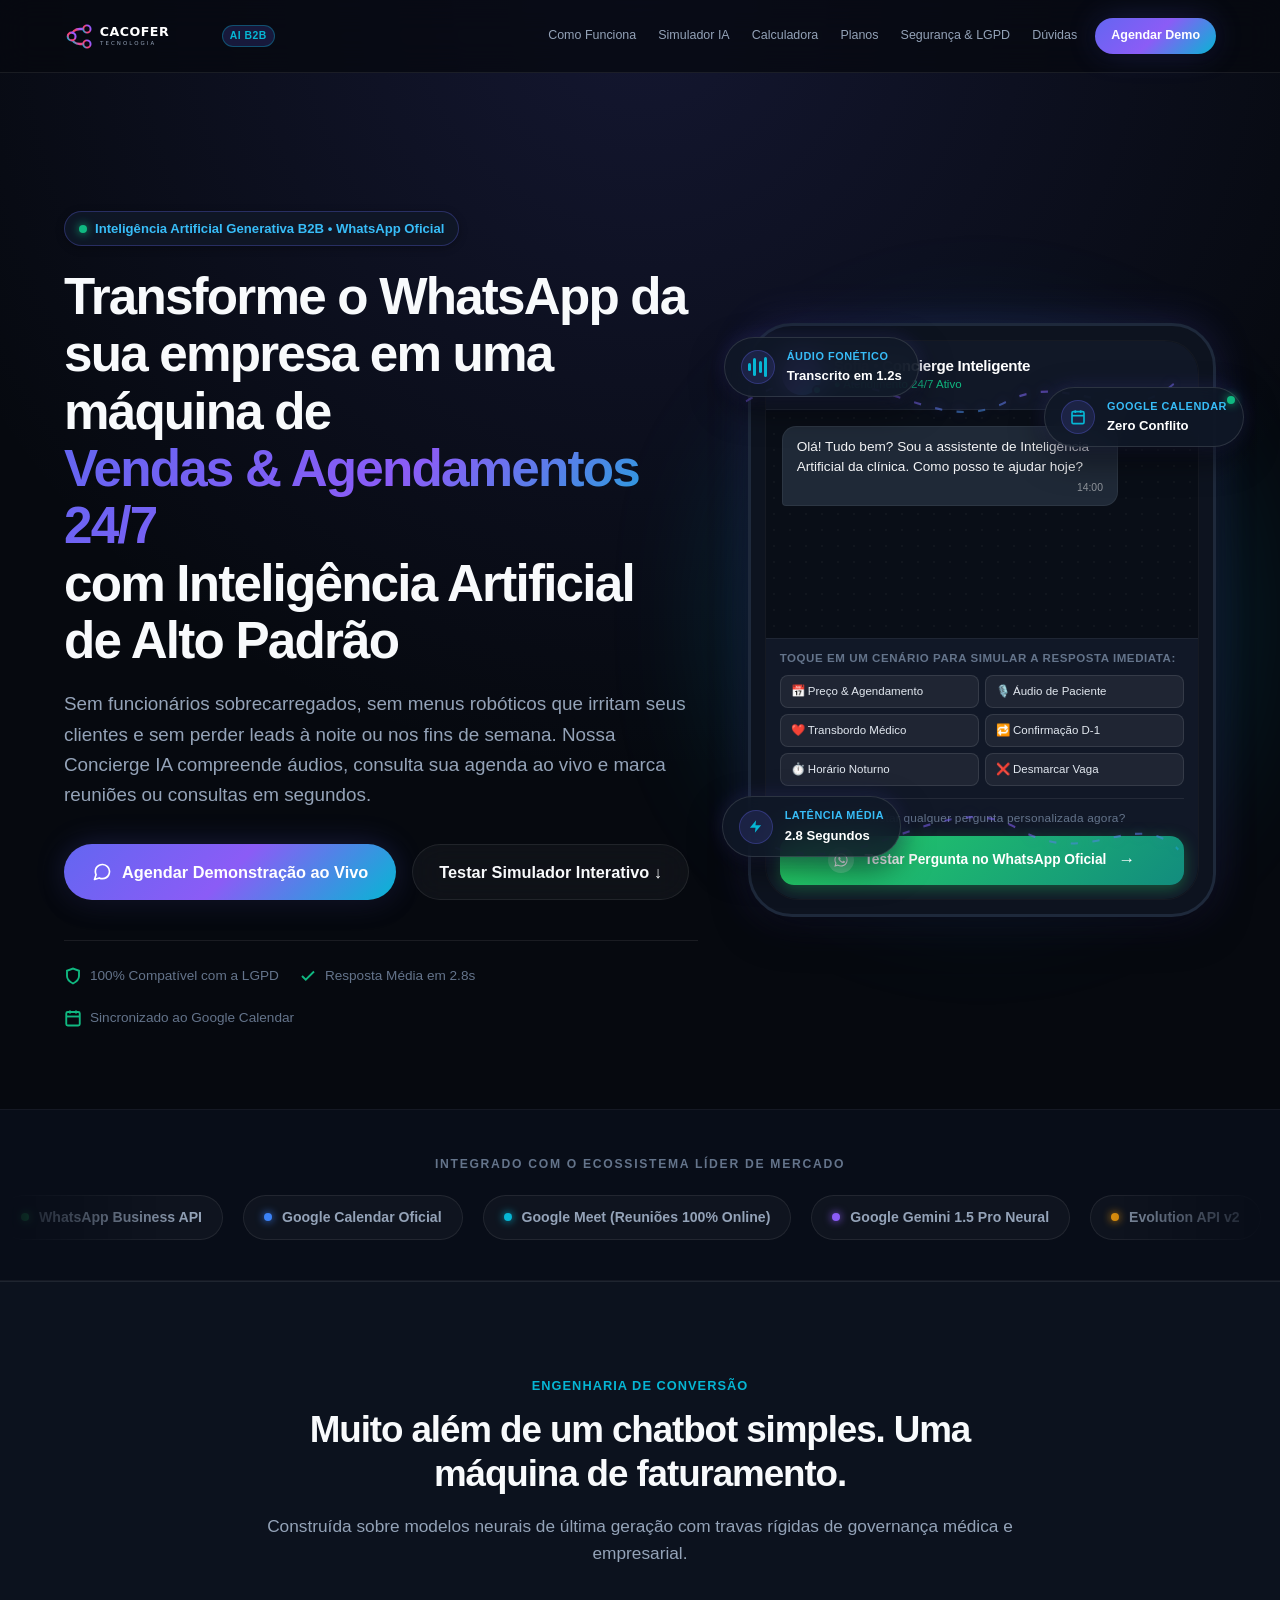
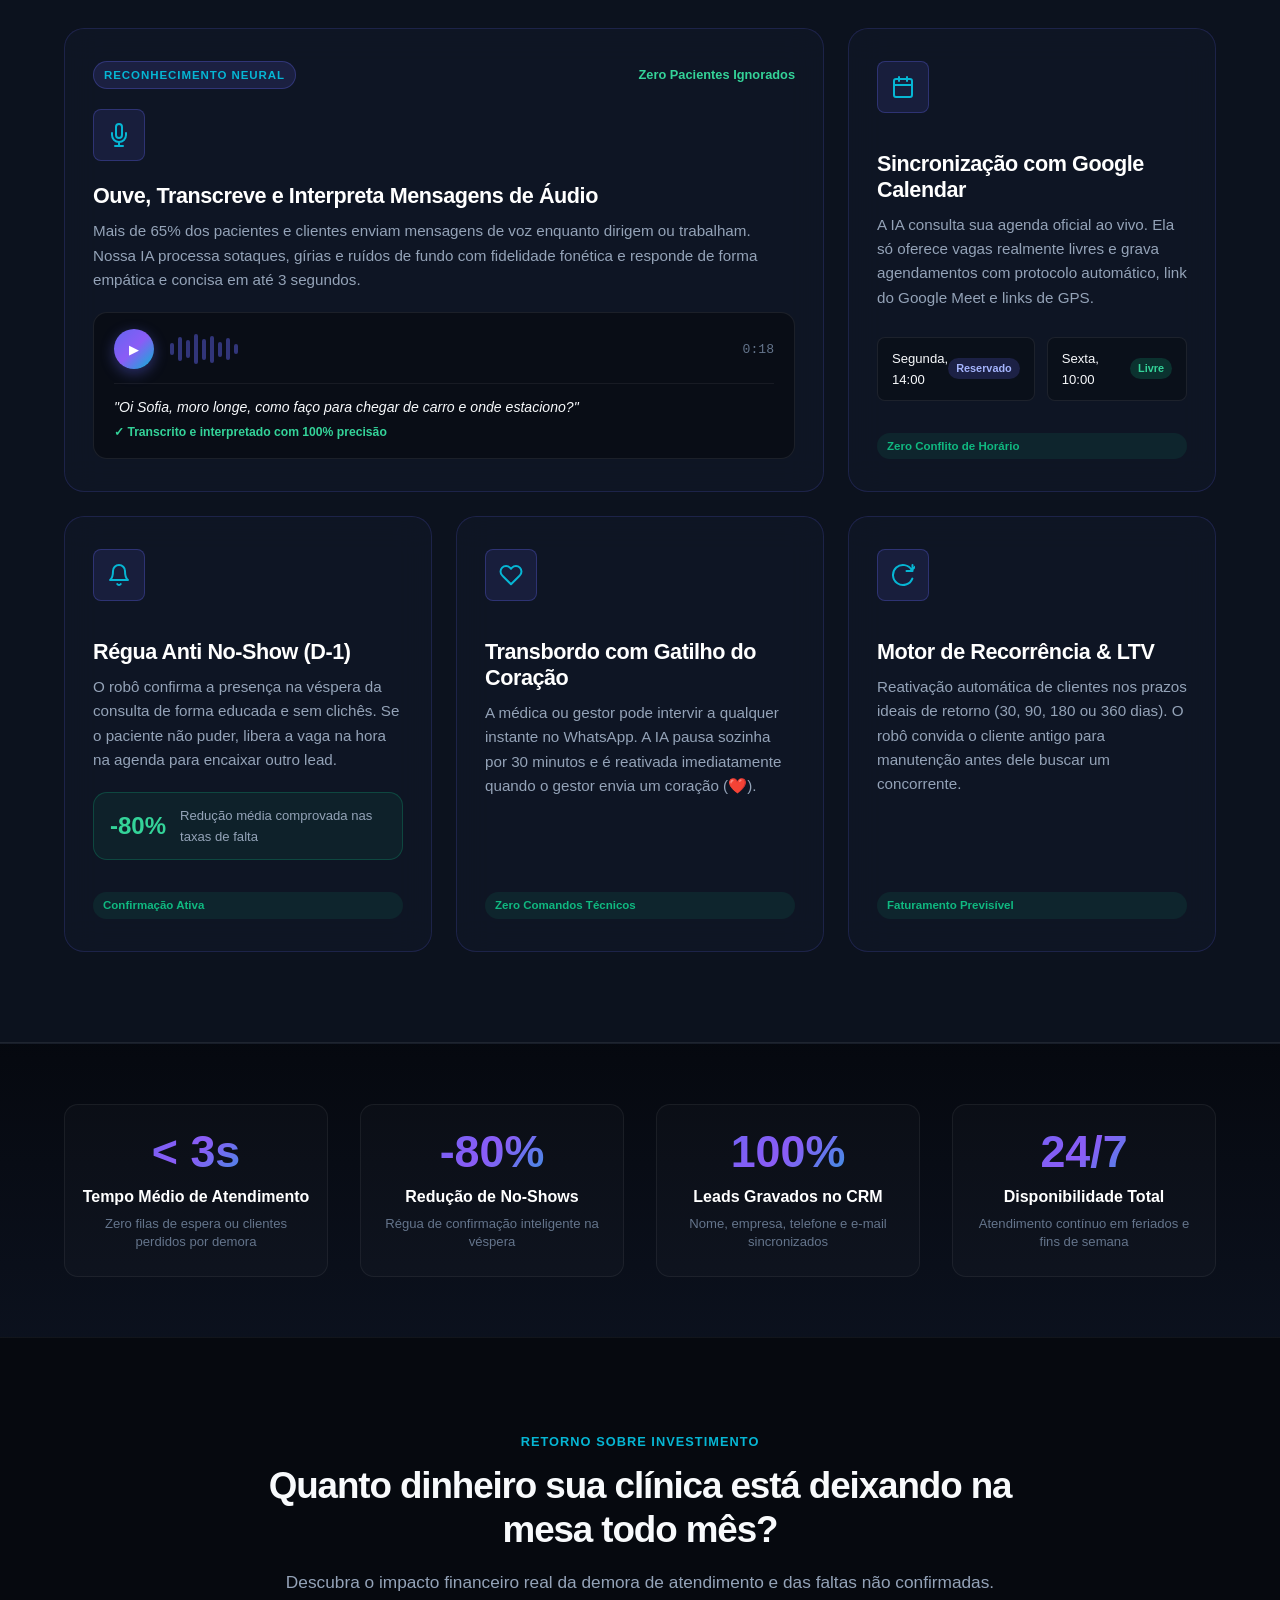
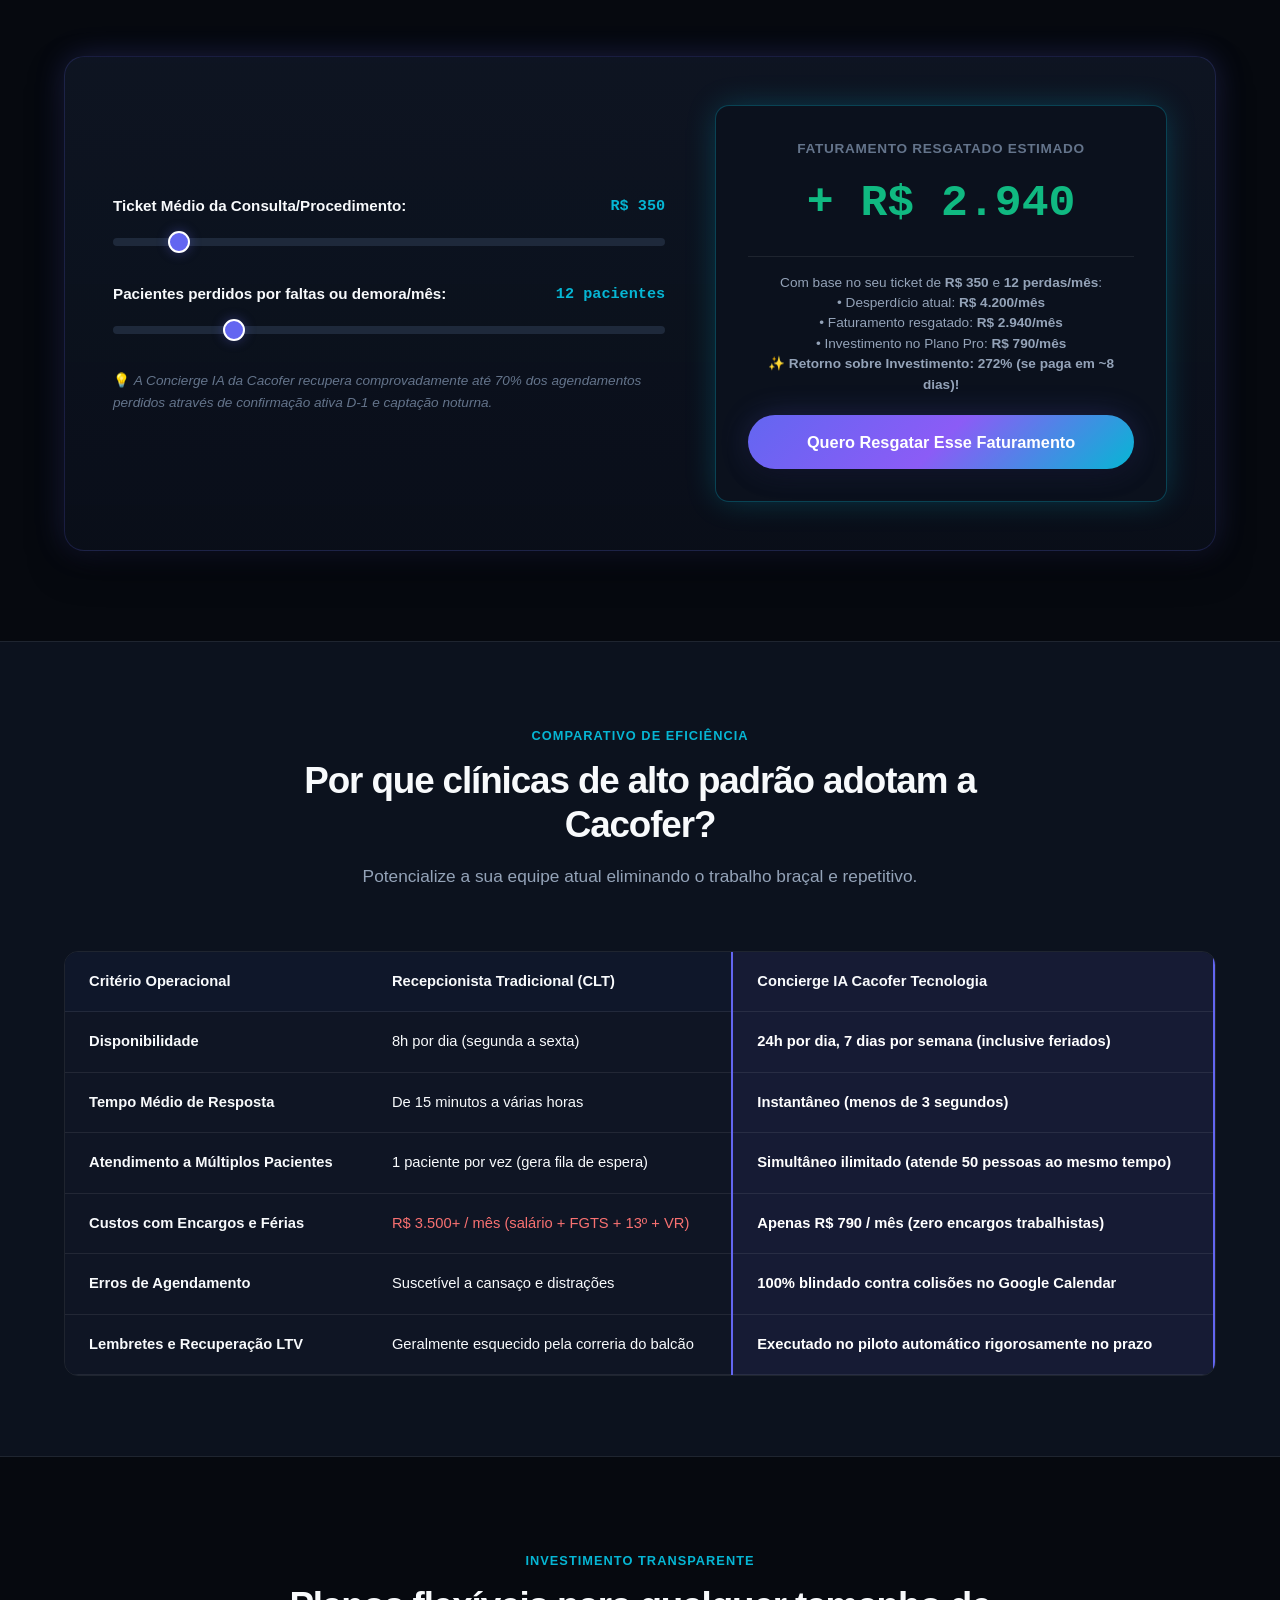
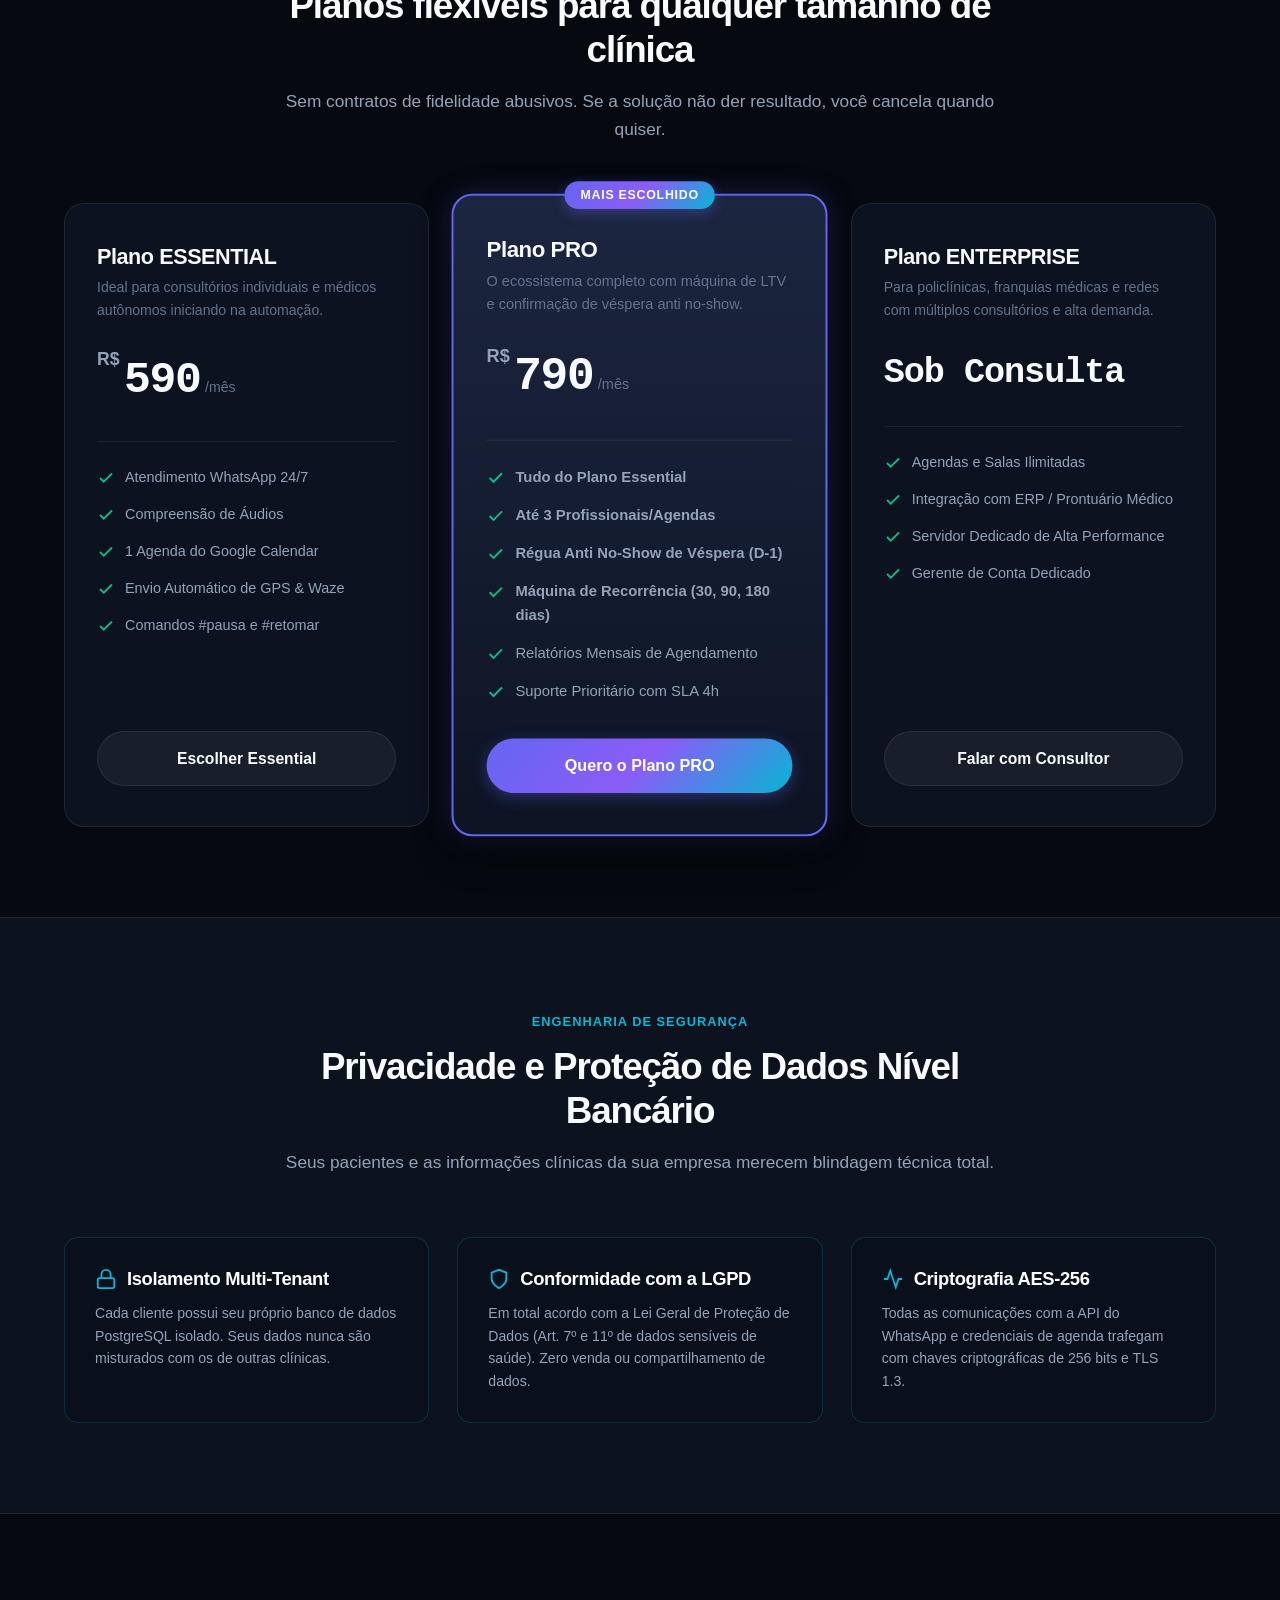
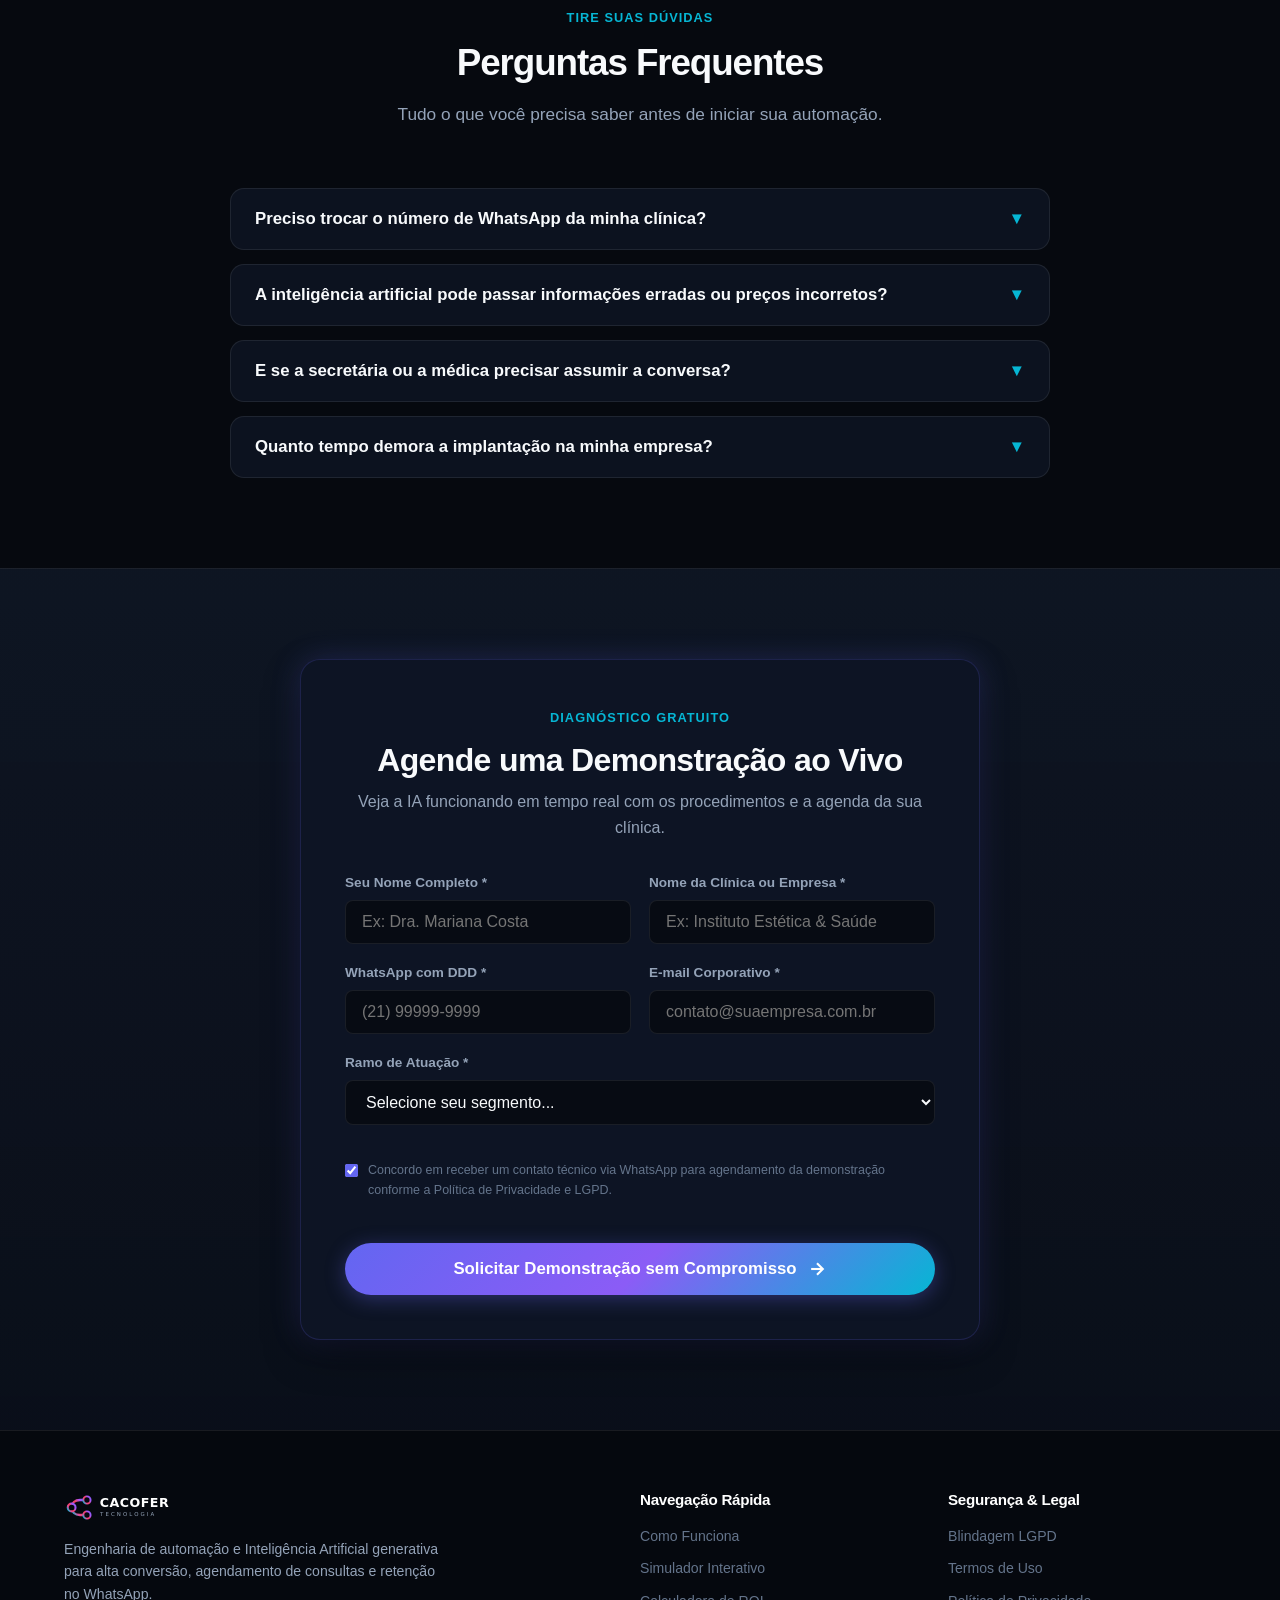
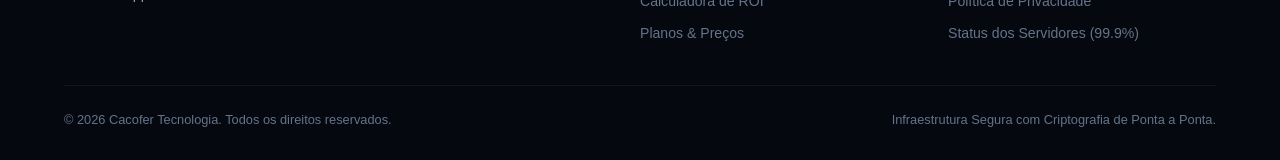
==== commit 255d600b: "fix(mobile-responsive): overhaul mobile layout, eliminate horizontal overflow, stabilize hero title," ====
--- a/index.html
+++ b/index.html
@@ -22,11 +22,12 @@
   <meta property="og:description" content="Atenda pacientes instantaneamente, ouça áudios, agende direto na agenda médica e acabe com o no-show no WhatsApp.">
   <meta property="og:site_name" content="Cacofer Tecnologia">
 
-  <!-- Favicon (Inline SVG Vector) -->
-  <link rel="icon" type="image/svg+xml" href="data:image/svg+xml,<svg xmlns='http://www.w3.org/2000/svg' viewBox='0 0 32 32'><rect width='32' height='32' rx='8' fill='%236366f1'/><path d='M9 16l5 5 9-10' stroke='white' stroke-width='3' fill='none' stroke-linecap='round'/></svg>">
+  <!-- Favicon (Vector SVG Brand) -->
+  <link rel="icon" type="image/svg+xml" href="favicon.svg">
+  <link rel="alternate icon" type="image/svg+xml" href="assets/brand/favicon.svg">
 
   <!-- Core Stylesheet -->
-  <link rel="stylesheet" href="css/style.css?v=2.1">
+  <link rel="stylesheet" href="css/style.css?v=4.2">
 </head>
 <body>
 
@@ -36,23 +37,18 @@
   <header class="site-header">
     <div class="container nav-container">
       <a href="#" class="brand-logo" aria-label="Cacofer Tecnologia Página Inicial">
-        <div class="logo-icon">
-          <svg width="20" height="20" viewBox="0 0 24 24" fill="none" stroke="currentColor" stroke-width="2.5" stroke-linecap="round" stroke-linejoin="round">
-            <polygon points="13 2 3 14 12 14 11 22 21 10 12 10 13 2"></polygon>
-          </svg>
-        </div>
-        <span>CACOFER</span>
+        <img src="assets/brand/cacofer_logo_dark.svg" alt="Cacofer Tecnologia" class="brand-logo-img" height="34">
         <span class="tag">AI B2B</span>
       </a>
 
       <nav class="main-nav" id="mainNav">
         <a href="#como-funciona" class="nav-link">Como Funciona</a>
         <a href="#simulador" class="nav-link">Simulador IA</a>
-        <a href="#calculadora" class="nav-link">Calculadora ROI</a>
+        <a href="#calculadora" class="nav-link">Calculadora</a>
         <a href="#planos" class="nav-link">Planos</a>
-        <a href="#seguranca" class="nav-link">Cibersegurança & LGPD</a>
+        <a href="#seguranca" class="nav-link">Segurança & LGPD</a>
         <a href="#faq" class="nav-link">Dúvidas</a>
-        <a href="#contato" class="nav-cta-btn">Agendar Demonstração</a>
+        <a href="#contato" class="nav-cta-btn">Agendar Demo</a>
       </nav>
 
       <button class="mobile-menu-toggle" id="mobileToggle" aria-label="Abrir Menu de Navegação">
@@ -66,30 +62,33 @@
          HERO SECTION
     ============================================================================== -->
     <section class="hero-section" id="hero">
+      <div class="hero-bg-glow" aria-hidden="true"></div>
       <div class="container hero-grid">
         <div class="hero-content">
           <div class="hero-badge-wrap">
             <span class="pulse-indicator"></span>
-            <span>Automação Generativa de Alto Padrão • WhatsApp Oficial</span>
+            <span>Inteligência Artificial Generativa B2B • WhatsApp Oficial</span>
           </div>
 
           <h1 class="hero-title">
-            Transforme o WhatsApp da sua Clínica em uma <span class="gradient-text">Central de Vendas 24/7</span>
+            Transforme o WhatsApp da sua empresa em uma máquina de
+            <span class="gradient-text">Vendas & Agendamentos 24/7</span>
+            com Inteligência Artificial de Alto Padrão
           </h1>
 
           <p class="hero-subtitle">
-            Sem funcionários sobrecarregados, sem menus robóticos que irritam seus pacientes e sem perder clientes à noite ou no fim de semana. Nossa Concierge IA ouve áudios, consulta sua agenda ao vivo e marca consultas em segundos.
+            Sem funcionários sobrecarregados, sem menus robóticos que irritam seus clientes e sem perder leads à noite ou nos fins de semana. Nossa Concierge IA compreende áudios, consulta sua agenda ao vivo e marca reuniões ou consultas em segundos.
           </p>
 
           <div class="hero-actions">
-            <a href="#contato" class="btn-primary">
+            <a href="#contato" class="btn-primary btn-glow">
               <svg width="20" height="20" viewBox="0 0 24 24" fill="none" stroke="currentColor" stroke-width="2" stroke-linecap="round" stroke-linejoin="round">
                 <path d="M21 11.5a8.38 8.38 0 0 1-.9 3.8 8.5 8.5 0 0 1-7.6 4.7 8.38 8.38 0 0 1-3.8-.9L3 21l1.9-5.7a8.38 8.38 0 0 1-.9-3.8 8.5 8.5 0 0 1 4.7-7.6 8.38 8.38 0 0 1 3.8-.9h.5a8.48 8.48 0 0 1 8 8v.5z"></path>
               </svg>
-              <span>Ver Demonstração ao Vivo</span>
+              <span>Agendar Demonstração ao Vivo</span>
             </a>
             <a href="#simulador" class="btn-secondary">
-              <span>Testar Simulador no Navegador ↓</span>
+              <span>Testar Simulador Interativo ↓</span>
             </a>
           </div>
 
@@ -100,7 +99,7 @@
             </div>
             <div class="trust-item">
               <svg width="18" height="18" viewBox="0 0 24 24" fill="none" stroke="currentColor" stroke-width="2.5"><polyline points="20 6 9 17 4 12"/></svg>
-              <span>Resposta Média em 3 Segundos</span>
+              <span>Resposta Média em 2.8s</span>
             </div>
             <div class="trust-item">
               <svg width="18" height="18" viewBox="0 0 24 24" fill="none" stroke="currentColor" stroke-width="2.5"><rect x="3" y="4" width="18" height="18" rx="2" ry="2"/><line x1="16" y1="2" x2="16" y2="6"/><line x1="8" y1="2" x2="8" y2="6"/><line x1="3" y1="10" x2="21" y2="10"/></svg>
@@ -109,24 +108,75 @@
           </div>
         </div>
 
-        <!-- SMARTPHONE SIMULATOR -->
-        <div class="simulator-container" id="simulador">
+        <!-- HERO VISUAL ENGINE & SMARTPHONE SIMULATOR -->
+        <div class="hero-visual-engine" id="simulador">
+          <!-- Ambient Glow & Circuit SVGs -->
+          <div class="engine-radial-glow" aria-hidden="true"></div>
+          
+          <svg class="engine-circuit-svg" viewBox="0 0 520 580" fill="none" preserveAspectRatio="none" aria-hidden="true">
+            <defs>
+              <linearGradient id="flowGrad" x1="0%" y1="0%" x2="100%" y2="100%">
+                <stop offset="0%" stop-color="#6366f1" stop-opacity="0.8"/>
+                <stop offset="50%" stop-color="#8b5cf6" stop-opacity="0.9"/>
+                <stop offset="100%" stop-color="#06b6d4" stop-opacity="0.8"/>
+              </linearGradient>
+            </defs>
+            <path class="circuit-flow flow-top" d="M 20 90 C 140 30, 220 130, 310 90 C 380 60, 440 120, 500 70" />
+            <path class="circuit-flow flow-bottom" d="M 30 490 C 140 540, 230 440, 320 480 C 400 520, 450 460, 500 500" />
+          </svg>
+
+          <!-- Floating Interactive Badges with Physics Levitation (hs-float) -->
+          <div class="floating-badge badge-audio" title="Compreensão neural de voz">
+            <div class="badge-icon sound-wave-icon">
+              <span class="wave-bar bar-1"></span>
+              <span class="wave-bar bar-2"></span>
+              <span class="wave-bar bar-3"></span>
+              <span class="wave-bar bar-4"></span>
+            </div>
+            <div class="badge-info">
+              <span class="badge-tag">Áudio Fonético</span>
+              <span class="badge-text">Transcrito em 1.2s</span>
+            </div>
+          </div>
+
+          <div class="floating-badge badge-calendar" title="Sincronização instantânea na agenda">
+            <div class="badge-icon calendar-icon">
+              <span class="pulse-dot-green"></span>
+              <svg width="16" height="16" viewBox="0 0 24 24" fill="none" stroke="currentColor" stroke-width="2.5"><rect x="3" y="4" width="18" height="18" rx="2" ry="2"/><line x1="16" y1="2" x2="16" y2="6"/><line x1="8" y1="2" x2="8" y2="6"/><line x1="3" y1="10" x2="21" y2="10"/></svg>
+            </div>
+            <div class="badge-info">
+              <span class="badge-tag">Google Calendar</span>
+              <span class="badge-text">Zero Conflito</span>
+            </div>
+          </div>
+
+          <div class="floating-badge badge-speed" title="Tempo de resposta ultra-rápido">
+            <div class="badge-icon speed-icon">
+              <svg width="15" height="15" viewBox="0 0 24 24" fill="currentColor"><path d="M13 2L3 14h9l-1 8 10-12h-9l1-8z"/></svg>
+            </div>
+            <div class="badge-info">
+              <span class="badge-tag">Latência Média</span>
+              <span class="badge-text">2.8 Segundos</span>
+            </div>
+          </div>
+
+          <!-- PHONE MOCKUP -->
           <div class="phone-mockup">
             <div class="phone-screen">
               <div class="phone-header">
                 <div class="avatar-badge">
-                  <span>S</span>
+                  <span>C</span>
                   <span class="avatar-online-dot"></span>
                 </div>
                 <div class="phone-header-info">
-                  <h4>Sofia • Concierge Clínica</h4>
-                  <p>● Online 24 Horas</p>
+                  <h4>Sofia • Concierge Inteligente</h4>
+                  <p>● Atendimento 24/7 Ativo</p>
                 </div>
               </div>
 
               <div class="chat-messages" id="chatMessages">
                 <div class="chat-bubble bubble-sofia">
-                  <span>Boa tarde! Tudo bem? Sou a Sofia, assistente da clínica. Como posso te ajudar hoje?</span>
+                  <span>Olá! Tudo bem? Sou a assistente de Inteligência Artificial da clínica. Como posso te ajudar hoje?</span>
                   <span class="bubble-time">14:00</span>
                 </div>
               </div>
@@ -138,22 +188,76 @@
               </div>
 
               <div class="simulator-controls">
-                <div class="sim-prompt-title">Clique para simular um paciente real:</div>
+                <div class="sim-prompt-title">Toque em um cenário para simular a resposta imediata:</div>
                 <div class="sim-buttons-grid">
                   <button class="sim-btn" data-scenario="agendamento">📅 Preço & Agendamento</button>
                   <button class="sim-btn" data-scenario="audio">🎙️ Áudio de Paciente</button>
-                  <button class="sim-btn" data-scenario="cancelamento">❌ Desmarcar Horário</button>
-                  <button class="sim-btn" data-scenario="humano">👤 Falar com Humano</button>
+                  <button class="sim-btn" data-scenario="humano">❤️ Transbordo Médico</button>
+                  <button class="sim-btn" data-scenario="regua">🔁 Confirmação D-1</button>
+                  <button class="sim-btn" data-scenario="noturno">⏱️ Horário Noturno</button>
+                  <button class="sim-btn" data-scenario="cancelamento">❌ Desmarcar Vaga</button>
                 </div>
-              </div>
-            </div>
-          </div>
-        </div>
-      </div>
-    </section>
-
-    <!-- ==============================================================================
-         THE 4 PILLARS (FEATURES SECTION)
+
+                <div class="sim-test-real-cta">
+                  <span class="sim-cta-prompt">Quer testar qualquer pergunta personalizada agora?</span>
+                  <a href="https://wa.me/5521988964486?text=Ol%C3%A1!%20Vim%20pelo%20site%20da%20Cacofer%20e%20gostaria%20de%20testar%20a%20IA%20com%20uma%20pergunta." target="_blank" rel="noopener noreferrer" class="btn-whatsapp-direct">
+                    <span class="wpp-icon-bubble">
+                      <svg width="20" height="20" viewBox="0 0 24 24" fill="currentColor">
+                        <path d="M12.04 2C6.58 2 2.13 6.45 2.13 11.91C2.13 13.66 2.59 15.36 3.45 16.86L2.05 22L7.3 20.62C8.75 21.41 10.38 21.83 12.04 21.83C17.5 21.83 21.95 17.38 21.95 11.92C21.95 9.27 20.92 6.78 19.05 4.91C17.18 3.03 14.69 2 12.04 2M12.05 3.67C14.25 3.67 16.31 4.53 17.87 6.09C19.42 7.65 20.28 9.72 20.28 11.92C20.28 16.46 16.58 20.15 12.04 20.15C10.56 20.15 9.11 19.76 7.85 19L7.55 18.83L4.43 19.65L5.26 16.61L5.06 16.29C4.24 14.99 3.8 13.47 3.8 11.91C3.81 7.37 7.5 3.67 12.05 3.67M9.53 7.34C9.36 7.34 9.09 7.4 8.87 7.65C8.64 7.89 8 8.49 8 9.72C8 10.95 8.89 12.14 9.01 12.31C9.14 12.47 10.77 14.98 13.25 16.06C13.84 16.32 14.3 16.47 14.66 16.59C15.26 16.77 15.8 16.75 16.24 16.68C16.73 16.61 17.74 16.07 17.95 15.48C18.16 14.89 18.16 14.38 18.1 14.28C18.03 14.17 17.86 14.11 17.61 13.98C17.36 13.86 16.14 13.26 15.91 13.18C15.69 13.09 15.52 13.05 15.36 13.3C15.19 13.54 14.73 14.11 14.59 14.28C14.44 14.44 14.3 14.46 14.05 14.34C13.81 14.21 13.01 13.95 12.07 13.11C11.34 12.46 10.84 11.65 10.7 11.41C10.55 11.16 10.68 11.03 10.81 10.9C10.92 10.79 11.05 10.61 11.18 10.46C11.3 10.32 11.35 10.21 11.43 10.05C11.51 9.88 11.47 9.74 11.41 9.61C11.35 9.49 10.87 8.31 10.67 7.83C10.48 7.36 10.28 7.42 10.13 7.41C9.99 7.41 9.82 7.34 9.66 7.34H9.53Z"/>
+                      </svg>
+                    </span>
+                    <span>Testar Pergunta no WhatsApp Oficial</span>
+                    <span class="btn-arrow-slide">→</span>
+                  </a>
+                </div>
+              </div>
+            </div>
+          </div>
+
+          <!-- MOBILE STATUS PILLS BAR (Visible only on tablets/mobile <= 1080px) -->
+          <div class="mobile-sim-pills" aria-hidden="true">
+            <span class="mobile-pill">🎙️ Áudio Fonético 1.2s</span>
+            <span class="mobile-pill">📅 Google Calendar</span>
+            <span class="mobile-pill">⚡ Latência 2.8s</span>
+          </div>
+        </div>
+      </div>
+    </section>
+
+    <!-- ==============================================================================
+         INFINITE INTEGRATION & ECOSYSTEM MARQUEE (Inspired by GPTMaker)
+    ============================================================================== -->
+    <section class="marquee-section" aria-label="Tecnologias Integradas">
+      <div class="container marquee-intro">
+        <span class="marquee-label">INTEGRADO COM O ECOSSISTEMA LÍDER DE MERCADO</span>
+      </div>
+      <div class="marquee-wrapper">
+        <div class="marquee-track">
+          <div class="marquee-card"><span class="mq-dot mq-green"></span> WhatsApp Business API</div>
+          <div class="marquee-card"><span class="mq-dot mq-blue"></span> Google Calendar Oficial</div>
+          <div class="marquee-card"><span class="mq-dot mq-cyan"></span> Google Meet (Reuniões 100% Online)</div>
+          <div class="marquee-card"><span class="mq-dot mq-purple"></span> Google Gemini 1.5 Pro Neural</div>
+          <div class="marquee-card"><span class="mq-dot mq-amber"></span> Evolution API v2</div>
+          <div class="marquee-card"><span class="mq-dot mq-emerald"></span> Stripe & Pix Automatizado</div>
+          <div class="marquee-card"><span class="mq-dot mq-indigo"></span> PostgreSQL Isolado Multi-Tenant</div>
+          <div class="marquee-card"><span class="mq-dot mq-pink"></span> Instagram Direct & Bio Link</div>
+          <div class="marquee-card"><span class="mq-dot mq-blue"></span> CRM Kanban com Gestão de Leads</div>
+          <!-- Duplicate for seamless infinite hardware-accelerated scroll -->
+          <div class="marquee-card"><span class="mq-dot mq-green"></span> WhatsApp Business API</div>
+          <div class="marquee-card"><span class="mq-dot mq-blue"></span> Google Calendar Oficial</div>
+          <div class="marquee-card"><span class="mq-dot mq-cyan"></span> Google Meet (Reuniões 100% Online)</div>
+          <div class="marquee-card"><span class="mq-dot mq-purple"></span> Google Gemini 1.5 Pro Neural</div>
+          <div class="marquee-card"><span class="mq-dot mq-amber"></span> Evolution API v2</div>
+          <div class="marquee-card"><span class="mq-dot mq-emerald"></span> Stripe & Pix Automatizado</div>
+          <div class="marquee-card"><span class="mq-dot mq-indigo"></span> PostgreSQL Isolado Multi-Tenant</div>
+          <div class="marquee-card"><span class="mq-dot mq-pink"></span> Instagram Direct & Bio Link</div>
+          <div class="marquee-card"><span class="mq-dot mq-blue"></span> CRM Kanban com Gestão de Leads</div>
+        </div>
+      </div>
+    </section>
+
+    <!-- ==============================================================================
+         THE BENTO GRID (ENGINEERING & CONVERSION PILLARS)
     ============================================================================== -->
     <section class="features-section" id="como-funciona">
       <div class="container">
@@ -163,41 +267,131 @@
           <p class="section-subtitle">Construída sobre modelos neurais de última geração com travas rígidas de governança médica e empresarial.</p>
         </div>
 
-        <div class="features-grid">
-          <div class="feature-card">
-            <div class="feature-icon-box">
-              <svg width="24" height="24" viewBox="0 0 24 24" fill="none" stroke="currentColor" stroke-width="2" stroke-linecap="round" stroke-linejoin="round"><path d="M12 1a3 3 0 0 0-3 3v8a3 3 0 0 0 6 0V4a3 3 0 0 0-3-3z"/><path d="M19 10v2a7 7 0 0 1-14 0v-2"/><line x1="12" y1="19" x2="12" y2="23"/><line x1="8" y1="23" x2="16" y2="23"/></svg>
-            </div>
-            <h3>Ouve e Responde Áudios</h3>
-            <p>Mais de 60% dos pacientes mandam áudios no trânsito. Nossa IA escuta, transcreve com fidelidade fonética e responde de forma empática e concisa.</p>
-            <span class="feature-badge">Zero Paciente Ignorado</span>
-          </div>
-
-          <div class="feature-card">
+        <div class="bento-grid">
+          <!-- BENTO 1: Large Featured Card (2 Columns) -->
+          <div class="bento-card bento-card-large bento-shine">
+            <div class="bento-badge-top">
+              <span class="bento-chip">Reconhecimento Neural</span>
+              <span class="bento-stat">Zero Pacientes Ignorados</span>
+            </div>
+            <div class="bento-content-wrap">
+              <div class="bento-header-group">
+                <div class="feature-icon-box">
+                  <svg width="24" height="24" viewBox="0 0 24 24" fill="none" stroke="currentColor" stroke-width="2" stroke-linecap="round" stroke-linejoin="round"><path d="M12 1a3 3 0 0 0-3 3v8a3 3 0 0 0 6 0V4a3 3 0 0 0-3-3z"/><path d="M19 10v2a7 7 0 0 1-14 0v-2"/><line x1="12" y1="19" x2="12" y2="23"/><line x1="8" y1="23" x2="16" y2="23"/></svg>
+                </div>
+                <h3>Ouve, Transcreve e Interpreta Mensagens de Áudio</h3>
+                <p>Mais de 65% dos pacientes e clientes enviam mensagens de voz enquanto dirigem ou trabalham. Nossa IA processa sotaques, gírias e ruídos de fundo com fidelidade fonética e responde de forma empática e concisa em até 3 segundos.</p>
+              </div>
+
+              <!-- Interactive Audio Waveform Demo inside Card -->
+              <div class="interactive-audio-mockup">
+                <div class="audio-player-bar">
+                  <button class="audio-play-trigger" id="audioDemoBtn" aria-label="Ouvir simulação de áudio">
+                    <span class="play-icon">▶</span>
+                  </button>
+                  <div class="audio-wave-bars">
+                    <span class="wave-line h-40"></span>
+                    <span class="wave-line h-80"></span>
+                    <span class="wave-line h-60"></span>
+                    <span class="wave-line h-100"></span>
+                    <span class="wave-line h-70"></span>
+                    <span class="wave-line h-90"></span>
+                    <span class="wave-line h-50"></span>
+                    <span class="wave-line h-75"></span>
+                    <span class="wave-line h-35"></span>
+                  </div>
+                  <span class="audio-duration">0:18</span>
+                </div>
+                <div class="audio-transcription-preview" id="audioTranscript">
+                  <em>"Oi Sofia, moro longe, como faço para chegar de carro e onde estaciono?"</em>
+                  <span class="transcription-status">✓ Transcrito e interpretado com 100% precisão</span>
+                </div>
+              </div>
+            </div>
+          </div>
+
+          <!-- BENTO 2: Google Calendar Integration -->
+          <div class="bento-card bento-shine">
             <div class="feature-icon-box">
               <svg width="24" height="24" viewBox="0 0 24 24" fill="none" stroke="currentColor" stroke-width="2" stroke-linecap="round" stroke-linejoin="round"><rect x="3" y="4" width="18" height="18" rx="2" ry="2"/><line x1="16" y1="2" x2="16" y2="6"/><line x1="8" y1="2" x2="8" y2="6"/><line x1="3" y1="10" x2="21" y2="10"/></svg>
             </div>
             <h3>Sincronização com Google Calendar</h3>
-            <p>A IA consulta sua agenda oficial ao vivo. Ela só oferece vagas realmente livres e grava agendamentos com protocolo automático e localização GPS.</p>
+            <p>A IA consulta sua agenda oficial ao vivo. Ela só oferece vagas realmente livres e grava agendamentos com protocolo automático, link do Google Meet e links de GPS.</p>
+            <div class="mini-calendar-preview">
+              <div class="mini-cal-slot confirmed">
+                <span>Segunda, 14:00</span>
+                <span class="slot-badge">Reservado</span>
+              </div>
+              <div class="mini-cal-slot available">
+                <span>Sexta, 10:00</span>
+                <span class="slot-badge free">Livre</span>
+              </div>
+            </div>
             <span class="feature-badge">Zero Conflito de Horário</span>
           </div>
 
-          <div class="feature-card">
+          <!-- BENTO 3: Anti No-Show D-1 -->
+          <div class="bento-card bento-shine">
             <div class="feature-icon-box">
               <svg width="24" height="24" viewBox="0 0 24 24" fill="none" stroke="currentColor" stroke-width="2" stroke-linecap="round" stroke-linejoin="round"><path d="M18 8A6 6 0 0 0 6 8c0 7-3 9-3 9h18s-3-2-3-9"/><path d="M13.73 21a2 2 0 0 1-3.46 0"/></svg>
             </div>
             <h3>Régua Anti No-Show (D-1)</h3>
-            <p>O robô confirma a presença na véspera da consulta. Se o paciente não puder, libera a vaga instantaneamente na agenda para encaixar outra pessoa.</p>
-            <span class="feature-badge">-70% de Faltas</span>
-          </div>
-
-          <div class="feature-card">
+            <p>O robô confirma a presença na véspera da consulta de forma educada e sem clichês. Se o paciente não puder, libera a vaga na hora na agenda para encaixar outro lead.</p>
+            <div class="no-show-metric-pill">
+              <span class="stat-highlight">-80%</span>
+              <span class="stat-desc">Redução média comprovada nas taxas de falta</span>
+            </div>
+            <span class="feature-badge">Confirmação Ativa</span>
+          </div>
+
+          <!-- BENTO 4: Transbordo Humano Inteligente -->
+          <div class="bento-card bento-shine">
             <div class="feature-icon-box">
-              <svg width="24" height="24" viewBox="0 0 24 24" fill="none" stroke="currentColor" stroke-width="2" stroke-linecap="round" stroke-linejoin="round"><path d="M12 22s8-4 8-10V5l-8-3-8 3v7c0 6 8 10 8 10z"/></svg>
-            </div>
-            <h3>Segurança Médica & Transbordo</h3>
-            <p>Casos de emergência, dor aguda ou pedidos de atendente humana acionam o transbordo imediato: a IA silencia e avisa a médica no WhatsApp em 1 segundo.</p>
-            <span class="feature-badge">Comandos #pausa e #retomar</span>
+              <svg width="24" height="24" viewBox="0 0 24 24" fill="none" stroke="currentColor" stroke-width="2" stroke-linecap="round" stroke-linejoin="round"><path d="M20.84 4.61a5.5 5.5 0 0 0-7.78 0L12 5.67l-1.06-1.06a5.5 5.5 0 0 0-7.78 7.78l1.06 1.06L12 21.23l7.78-7.78 1.06-1.06a5.5 5.5 0 0 0 0-7.78z"/></svg>
+            </div>
+            <h3>Transbordo com Gatilho do Coração</h3>
+            <p>A médica ou gestor pode intervir a qualquer instante no WhatsApp. A IA pausa sozinha por 30 minutos e é reativada imediatamente quando o gestor envia um coração (❤️).</p>
+            <span class="feature-badge">Zero Comandos Técnicos</span>
+          </div>
+
+          <!-- BENTO 5: Motor de Recorrência & LTV -->
+          <div class="bento-card bento-shine">
+            <div class="feature-icon-box">
+              <svg width="24" height="24" viewBox="0 0 24 24" fill="none" stroke="currentColor" stroke-width="2" stroke-linecap="round" stroke-linejoin="round"><path d="M21.5 2v6h-6M21.34 15.57a10 10 0 1 1-.57-8.38l5.67-5.67"/></svg>
+            </div>
+            <h3>Motor de Recorrência & LTV</h3>
+            <p>Reativação automática de clientes nos prazos ideais de retorno (30, 90, 180 ou 360 dias). O robô convida o cliente antigo para manutenção antes dele buscar um concorrente.</p>
+            <span class="feature-badge">Faturamento Previsível</span>
+          </div>
+        </div>
+      </div>
+    </section>
+
+    <!-- ==============================================================================
+         IMPACT NUMBERS & STATS (Inspired by GPTMaker)
+    ============================================================================== -->
+    <section class="impact-section" aria-label="Impacto Comprovado">
+      <div class="container">
+        <div class="impact-grid">
+          <div class="impact-item">
+            <div class="impact-number">&lt; 3s</div>
+            <div class="impact-label">Tempo Médio de Atendimento</div>
+            <div class="impact-sub">Zero filas de espera ou clientes perdidos por demora</div>
+          </div>
+          <div class="impact-item">
+            <div class="impact-number">-80%</div>
+            <div class="impact-label">Redução de No-Shows</div>
+            <div class="impact-sub">Régua de confirmação inteligente na véspera</div>
+          </div>
+          <div class="impact-item">
+            <div class="impact-number">100%</div>
+            <div class="impact-label">Leads Gravados no CRM</div>
+            <div class="impact-sub">Nome, empresa, telefone e e-mail sincronizados</div>
+          </div>
+          <div class="impact-item">
+            <div class="impact-number">24/7</div>
+            <div class="impact-label">Disponibilidade Total</div>
+            <div class="impact-sub">Atendimento contínuo em feriados e fins de semana</div>
           </div>
         </div>
       </div>
@@ -513,6 +707,11 @@
               </div>
 
               <div class="form-group">
+                <label class="form-label" for="leadEmail">E-mail Corporativo *</label>
+                <input type="email" id="leadEmail" class="form-input" placeholder="contato@suaempresa.com.br" required>
+              </div>
+
+              <div class="form-group full-width">
                 <label class="form-label" for="leadSegment">Ramo de Atuação *</label>
                 <select id="leadSegment" class="form-select" required>
                   <option value="" disabled selected>Selecione seu segmento...</option>
@@ -521,6 +720,7 @@
                   <option value="Odontologia / Ortodontia">Odontologia / Ortodontia</option>
                   <option value="Fisioterapia / Pilates">Fisioterapia / Pilates</option>
                   <option value="Escritório de Serviços / Advocacia">Escritório de Serviços / Advocacia</option>
+                  <option value="Serviços / Manutenção / Instalações">Serviços / Manutenção / Instalações</option>
                   <option value="Outro Segmento">Outro Segmento</option>
                 </select>
               </div>
@@ -555,10 +755,7 @@
       <div class="footer-grid">
         <div class="footer-col">
           <div class="brand-logo" style="margin-bottom: 14px;">
-            <div class="logo-icon">
-              <svg width="18" height="18" viewBox="0 0 24 24" fill="none" stroke="currentColor" stroke-width="2.5"><polygon points="13 2 3 14 12 14 11 22 21 10 12 10 13 2"></polygon></svg>
-            </div>
-            <span>CACOFER TECNOLOGIA</span>
+            <img src="assets/brand/cacofer_logo_dark.svg" alt="Cacofer Tecnologia" class="brand-logo-img" height="34">
           </div>
           <p style="font-size: 0.88rem; max-width: 380px;">
             Engenharia de automação e Inteligência Artificial generativa para alta conversão, agendamento de consultas e retenção no WhatsApp.
@@ -594,6 +791,6 @@
   </footer>
 
   <!-- Core App Logic -->
-  <script src="js/app.js?v=2.1"></script>
+  <script src="js/app.js?v=4.2"></script>
 </body>
 </html>
--- a/css/style.css
+++ b/css/style.css
@@ -77,14 +77,14 @@
   text-rendering: optimizeLegibility;
   -webkit-font-smoothing: antialiased;
   width: 100%;
-  max-width: 100vw;
+  max-width: 100%;
   overflow-x: hidden;
 }
 
 body {
   line-height: 1.6;
   width: 100%;
-  max-width: 100vw;
+  max-width: 100%;
   overflow-x: hidden;
   position: relative;
   background-image: var(--grad-glow);
@@ -155,20 +155,33 @@
   align-items: center;
   justify-content: space-between;
   height: 72px;
+  gap: 14px;
+  position: relative;
 }
 
 .brand-logo {
-  display: flex;
+  display: inline-flex;
   align-items: center;
   gap: 10px;
-  font-size: 1.25rem;
-  font-weight: 800;
-  letter-spacing: -0.03em;
+  text-decoration: none;
+  flex-shrink: 0;
+}
+
+.brand-logo-img {
+  height: 33px;
+  width: auto;
+  display: block;
+  transition: transform var(--transition-fast), filter var(--transition-fast);
+}
+
+.brand-logo:hover .brand-logo-img {
+  transform: translateY(-1px);
+  filter: drop-shadow(0 0 12px rgba(139, 92, 246, 0.45));
 }
 
 .brand-logo .logo-icon {
-  width: 36px;
-  height: 36px;
+  width: 32px;
+  height: 32px;
   display: flex;
   align-items: center;
   justify-content: center;
@@ -178,29 +191,34 @@
 }
 
 .brand-logo span.tag {
-  font-size: 0.7rem;
-  font-weight: 600;
+  display: inline-block;
+  font-size: 0.65rem;
+  font-weight: 700;
   text-transform: uppercase;
-  background: rgba(99, 102, 241, 0.15);
+  background: rgba(99, 102, 241, 0.18);
   color: var(--accent-cyan);
-  padding: 2px 8px;
+  padding: 2px 7px;
   border-radius: var(--radius-full);
-  border: 1px solid rgba(6, 182, 212, 0.3);
+  border: 1px solid rgba(6, 182, 212, 0.35);
   letter-spacing: 0.05em;
-  margin-left: 6px;
+  white-space: nowrap;
+  flex-shrink: 0;
 }
 
 .main-nav {
   display: flex;
   align-items: center;
-  gap: 28px;
+  gap: clamp(8px, 1.1vw, 16px);
+  flex-shrink: 1;
 }
 
 .nav-link {
-  font-size: 0.92rem;
+  font-size: clamp(0.78rem, 0.82vw, 0.86rem);
   font-weight: 500;
   color: var(--text-secondary);
+  white-space: nowrap;
   transition: color var(--transition-fast);
+  padding: 4px 4px;
 }
 
 .nav-link:hover {
@@ -210,17 +228,19 @@
 .nav-cta-btn {
   display: inline-flex;
   align-items: center;
-  gap: 8px;
-  padding: 10px 20px;
+  gap: 6px;
+  padding: 8px 16px;
   background: var(--grad-primary);
   color: #ffffff;
   font-weight: 600;
-  font-size: 0.9rem;
+  font-size: clamp(0.78rem, 0.82vw, 0.84rem);
   border-radius: var(--radius-full);
   box-shadow: var(--shadow-sm), var(--shadow-glow);
   transition: transform var(--transition-fast), box-shadow var(--transition-fast);
   border: none;
   cursor: pointer;
+  white-space: nowrap;
+  flex-shrink: 0;
 }
 
 .nav-cta-btn:hover {
@@ -242,9 +262,9 @@
    HERO SECTION
 ============================================================================== */
 .hero-section {
-  padding: 90px 0 80px;
+  padding: 138px 0 80px;
   position: relative;
-  overflow: hidden;
+  overflow: visible;
 }
 
 .hero-grid {
@@ -1159,7 +1179,7 @@
   border: 1px solid var(--border-subtle);
   border-radius: var(--radius-sm);
   color: var(--text-primary);
-  font-size: 0.95rem;
+  font-size: 1rem;
   transition: all var(--transition-fast);
 }
 
@@ -1324,51 +1344,24 @@
   }
 }
 
-/* --- STANDARD TABLETS & SMARTPHONES (<= 768px) --- */
-@media (max-width: 768px) {
-  :root {
-    --container-px: 16px;
-  }
-
-  .container {
-    padding: 0 16px;
-    width: 100%;
-    max-width: 100%;
-    box-sizing: border-box;
-  }
-
-  /* Header & Navigation Drawer */
+/* --- RESPONSIVE NAVIGATION DRAWER (TABLETS & COMPACT VIEWPORTS <= 1080px) --- */
+@media (max-width: 1080px) {
   .site-header {
-    height: 64px;
+    height: 68px;
   }
 
   .nav-container {
-    height: 64px;
-    padding: 0 16px;
-  }
-
-  .brand-logo {
-    font-size: 1.15rem;
-    gap: 8px;
-  }
-
-  .brand-logo .logo-icon {
-    width: 32px;
-    height: 32px;
-  }
-
-  .brand-logo span.tag {
-    font-size: 0.65rem;
-    padding: 2px 6px;
+    height: 68px;
+    padding: 0 20px;
   }
 
   .mobile-menu-toggle {
     display: flex;
     align-items: center;
     justify-content: center;
-    width: 40px;
-    height: 40px;
-    font-size: 1.3rem;
+    width: 42px;
+    height: 42px;
+    font-size: 1.35rem;
     border-radius: var(--radius-sm);
     background: rgba(255, 255, 255, 0.05);
     border: 1px solid var(--border-subtle);
@@ -1384,18 +1377,18 @@
   .main-nav {
     display: none;
     position: absolute;
-    top: 64px;
+    top: 68px;
     left: 0;
     width: 100%;
-    max-width: 100vw;
-    background: #090e17;
-    backdrop-filter: blur(20px);
-    -webkit-backdrop-filter: blur(20px);
+    max-width: 100%;
+    background: rgba(9, 14, 23, 0.98);
+    backdrop-filter: blur(24px);
+    -webkit-backdrop-filter: blur(24px);
     border-bottom: 1px solid var(--border-card);
-    box-shadow: 0 20px 40px rgba(0, 0, 0, 0.85);
+    box-shadow: 0 20px 40px rgba(0, 0, 0, 0.9);
     flex-direction: column;
-    padding: 20px 16px 28px;
-    gap: 14px;
+    padding: 20px 20px 28px;
+    gap: 12px;
     box-sizing: border-box;
     z-index: 9999;
   }
@@ -1424,9 +1417,87 @@
     margin-top: 6px;
   }
 
+  /* Safe boundaries for visual engine on intermediate viewports */
+  .floating-badge {
+    display: none !important;
+  }
+
+  .engine-circuit-svg {
+    display: none !important;
+  }
+
+  .engine-radial-glow {
+    width: 100%;
+    height: 100%;
+    filter: blur(25px);
+  }
+
+  .mobile-sim-pills {
+    display: flex;
+    justify-content: center;
+    flex-wrap: wrap;
+    gap: 8px;
+    margin-top: 16px;
+    width: 100%;
+  }
+}
+
+/* --- STANDARD TABLETS & SMARTPHONES (<= 768px) --- */
+@media (max-width: 768px) {
+  :root {
+    --container-px: 16px;
+  }
+
+  .container {
+    padding: 0 16px;
+    width: 100%;
+    max-width: 100%;
+    box-sizing: border-box;
+  }
+
+  /* Header & Navigation Drawer Overrides */
+  .site-header {
+    height: 64px;
+  }
+
+  .nav-container {
+    height: 64px;
+    padding: 0 16px;
+  }
+
+  .main-nav {
+    top: 64px;
+    padding: 18px 16px 24px;
+  }
+
+  .brand-logo {
+    font-size: 1.15rem;
+    gap: 8px;
+  }
+
+  .brand-logo-img {
+    height: 30px;
+  }
+
+  .brand-logo .logo-icon {
+    width: 30px;
+    height: 30px;
+  }
+
+  .brand-logo span.tag {
+    font-size: 0.65rem;
+    padding: 2px 6px;
+  }
+
+  .mobile-menu-toggle {
+    width: 38px;
+    height: 38px;
+    font-size: 1.25rem;
+  }
+
   /* Section Spacings & Typography */
   .hero-section {
-    padding: 44px 0 36px;
+    padding: 92px 0 40px;
   }
 
   .features-section,
@@ -1732,7 +1803,7 @@
 
   .form-input, .form-select {
     padding: 12px 14px;
-    font-size: 0.92rem;
+    font-size: 1rem;
   }
 
   .form-consent {
@@ -1893,3 +1964,726 @@
     font-size: 0.9rem;
   }
 }
+
+/* ==============================================================================
+   GPTMAKER-INSPIRED MOTION & HIGH-END TECH AESTHETICS (v4.0)
+============================================================================== */
+
+/* --- 1. MOBILE SIMULATOR STATUS PILLS --- */
+.mobile-sim-pills {
+  display: none;
+  flex-wrap: wrap;
+  align-items: center;
+  justify-content: center;
+  gap: 8px;
+  margin-top: 16px;
+  width: 100%;
+}
+
+.mobile-pill {
+  display: inline-flex;
+  align-items: center;
+  gap: 6px;
+  padding: 6px 12px;
+  background: rgba(16, 24, 39, 0.85);
+  border: 1px solid rgba(255, 255, 255, 0.1);
+  border-radius: var(--radius-full);
+  font-size: 0.74rem;
+  font-weight: 600;
+  color: var(--text-primary);
+  box-shadow: 0 4px 12px rgba(0, 0, 0, 0.3);
+}
+
+/* --- 2. HERO VISUAL ENGINE & AMBIENT GLOW --- */
+.hero-visual-engine {
+  position: relative;
+  display: flex;
+  align-items: center;
+  justify-content: center;
+  width: 100%;
+  max-width: 500px;
+  margin: 0 auto;
+}
+
+.engine-radial-glow {
+  position: absolute;
+  top: 50%;
+  left: 50%;
+  transform: translate(-50%, -50%);
+  width: 130%;
+  height: 130%;
+  background: radial-gradient(circle at center, rgba(99, 102, 241, 0.22) 0%, rgba(6, 182, 212, 0.12) 40%, transparent 70%);
+  filter: blur(40px);
+  z-index: 0;
+  pointer-events: none;
+  animation: glow-pulse 6s ease-in-out infinite alternate;
+}
+
+@keyframes glow-pulse {
+  0% { transform: translate(-50%, -50%) scale(0.95); opacity: 0.7; }
+  100% { transform: translate(-50%, -50%) scale(1.1); opacity: 1; }
+}
+
+.engine-circuit-svg {
+  position: absolute;
+  top: -20px;
+  left: -20px;
+  width: calc(100% + 40px);
+  height: calc(100% + 40px);
+  z-index: 1;
+  pointer-events: none;
+}
+
+.circuit-flow {
+  stroke: url(#flowGrad);
+  stroke-width: 2;
+  stroke-dasharray: 8 16;
+  fill: none;
+  opacity: 0.65;
+  filter: drop-shadow(0 0 6px rgba(139, 92, 246, 0.6));
+}
+
+.flow-top {
+  animation: flow-dash 12s linear infinite;
+}
+
+.flow-bottom {
+  animation: flow-dash 15s linear infinite reverse;
+}
+
+@keyframes flow-dash {
+  to { stroke-dashoffset: -200; }
+}
+
+/* --- 3. FLOATING BADGES (Physics Levitation / hs-float) --- */
+.floating-badge {
+  position: absolute;
+  z-index: 10;
+  display: flex;
+  align-items: center;
+  gap: 12px;
+  padding: 10px 16px;
+  background: rgba(16, 24, 39, 0.85);
+  backdrop-filter: blur(16px);
+  -webkit-backdrop-filter: blur(16px);
+  border: 1px solid rgba(255, 255, 255, 0.12);
+  border-radius: var(--radius-full);
+  box-shadow: 0 12px 32px rgba(0, 0, 0, 0.5), 0 0 20px rgba(99, 102, 241, 0.2);
+  pointer-events: auto;
+  transition: transform 0.3s ease, border-color 0.3s ease;
+}
+
+.floating-badge:hover {
+  transform: scale(1.05) translateY(-4px) !important;
+  border-color: rgba(99, 102, 241, 0.5);
+}
+
+.badge-info {
+  display: flex;
+  flex-direction: column;
+}
+
+.badge-tag {
+  font-size: 0.68rem;
+  font-weight: 700;
+  text-transform: uppercase;
+  letter-spacing: 0.05em;
+  color: var(--text-accent);
+}
+
+.badge-text {
+  font-size: 0.82rem;
+  font-weight: 600;
+  color: #ffffff;
+  white-space: nowrap;
+}
+
+.badge-icon {
+  display: grid;
+  place-items: center;
+  width: 34px;
+  height: 34px;
+  border-radius: 50%;
+  background: rgba(99, 102, 241, 0.15);
+  border: 1px solid rgba(99, 102, 241, 0.3);
+  color: var(--accent-cyan);
+}
+
+/* Positions & Staggered Levitation Animations (Zero Header Clipping) */
+.badge-audio {
+  top: 14px;
+  left: -24px;
+  animation: float-1 4.5s ease-in-out infinite;
+}
+
+.badge-calendar {
+  top: 64px;
+  right: -28px;
+  animation: float-2 5.2s ease-in-out infinite 0.6s;
+}
+
+.badge-speed {
+  bottom: 60px;
+  left: -26px;
+  animation: float-3 4.8s ease-in-out infinite 1.2s;
+}
+
+@keyframes float-1 {
+  0%, 100% { transform: translateY(0px) rotate(0deg); }
+  50% { transform: translateY(-6px) rotate(-1deg); }
+}
+
+@keyframes float-2 {
+  0%, 100% { transform: translateY(0px) rotate(0deg); }
+  50% { transform: translateY(-7px) rotate(1.2deg); }
+}
+
+@keyframes float-3 {
+  0%, 100% { transform: translateY(0px) rotate(0deg); }
+  50% { transform: translateY(-6px) rotate(-1deg); }
+}
+
+/* Animated Sound Wave Equalizer */
+.sound-wave-icon {
+  display: flex;
+  align-items: center;
+  justify-content: center;
+  gap: 2.5px;
+  padding: 0 4px;
+}
+
+.wave-bar {
+  width: 3px;
+  background: var(--accent-cyan);
+  border-radius: 2px;
+  animation: wave-bar 1.2s ease-in-out infinite alternate;
+}
+
+.bar-1 { height: 8px; animation-delay: 0.1s; }
+.bar-2 { height: 18px; animation-delay: 0.3s; }
+.bar-3 { height: 12px; animation-delay: 0.15s; }
+.bar-4 { height: 20px; animation-delay: 0.4s; }
+
+@keyframes wave-bar {
+  0% { transform: scaleY(0.4); opacity: 0.7; }
+  100% { transform: scaleY(1); opacity: 1; }
+}
+
+.pulse-dot-green {
+  width: 8px;
+  height: 8px;
+  border-radius: 50%;
+  background: #10b981;
+  box-shadow: 0 0 10px #10b981;
+  position: absolute;
+  top: 8px;
+  right: 8px;
+  animation: dot-pulse 1.8s infinite;
+}
+
+@keyframes dot-pulse {
+  0% { transform: scale(0.9); opacity: 0.8; }
+  50% { transform: scale(1.3); opacity: 1; }
+  100% { transform: scale(0.9); opacity: 0.8; }
+}
+
+/* --- 4. EXPANDED SIMULATOR CONTROLS & WHATSAPP DIRECT CTA BUTTON --- */
+.sim-test-real-cta {
+  margin-top: 12px;
+  padding-top: 10px;
+  border-top: 1px solid rgba(255, 255, 255, 0.08);
+  display: flex;
+  flex-direction: column;
+  gap: 8px;
+}
+
+.sim-cta-prompt {
+  font-size: 0.74rem;
+  font-weight: 500;
+  color: var(--text-muted);
+  text-align: center;
+  letter-spacing: 0.02em;
+}
+
+.btn-whatsapp-direct {
+  display: flex;
+  align-items: center;
+  justify-content: center;
+  gap: 10px;
+  width: 100%;
+  padding: 11px 18px;
+  background: linear-gradient(135deg, #25d366 0%, #128c7e 100%);
+  color: #ffffff !important;
+  font-size: 0.86rem;
+  font-weight: 700;
+  text-decoration: none;
+  border-radius: var(--radius-md);
+  box-shadow: 0 4px 16px rgba(37, 211, 102, 0.35);
+  transition: all 0.25s cubic-bezier(0.16, 1, 0.3, 1);
+  position: relative;
+  overflow: hidden;
+  box-sizing: border-box;
+}
+
+.btn-whatsapp-direct::before {
+  content: "";
+  position: absolute;
+  top: 0;
+  left: -100%;
+  width: 100%;
+  height: 100%;
+  background: linear-gradient(90deg, transparent, rgba(255, 255, 255, 0.25), transparent);
+  transition: left 0.6s ease;
+}
+
+.btn-whatsapp-direct:hover {
+  transform: translateY(-2px);
+  box-shadow: 0 8px 24px rgba(37, 211, 102, 0.5), 0 0 16px rgba(18, 140, 126, 0.4);
+  color: #ffffff !important;
+}
+
+.btn-whatsapp-direct:hover::before {
+  left: 100%;
+}
+
+.wpp-icon-bubble {
+  display: inline-flex;
+  align-items: center;
+  justify-content: center;
+  width: 26px;
+  height: 26px;
+  border-radius: 50%;
+  background: rgba(255, 255, 255, 0.2);
+  flex-shrink: 0;
+}
+
+.wpp-icon-bubble svg {
+  width: 16px;
+  height: 16px;
+  fill: #ffffff;
+}
+
+.btn-arrow-slide {
+  font-size: 1.05rem;
+  font-weight: 800;
+  transition: transform 0.22s ease;
+  margin-left: 2px;
+}
+
+.btn-whatsapp-direct:hover .btn-arrow-slide {
+  transform: translateX(4px);
+}
+
+/* --- 5. INFINITE MARQUEE STRIP (Inspired by GPTMaker) --- */
+.marquee-section {
+  padding: 40px 0;
+  background: rgba(10, 15, 26, 0.85);
+  border-top: 1px solid rgba(255, 255, 255, 0.05);
+  border-bottom: 1px solid rgba(255, 255, 255, 0.05);
+  overflow: hidden;
+  position: relative;
+}
+
+.marquee-intro {
+  text-align: center;
+  margin-bottom: 20px;
+}
+
+.marquee-label {
+  font-size: 0.76rem;
+  font-weight: 700;
+  letter-spacing: 0.14em;
+  text-transform: uppercase;
+  color: var(--text-muted);
+}
+
+.marquee-wrapper {
+  position: relative;
+  width: 100%;
+  overflow: hidden;
+  mask-image: linear-gradient(to right, transparent 0%, black 15%, black 85%, transparent 100%);
+  -webkit-mask-image: linear-gradient(to right, transparent 0%, black 15%, black 85%, transparent 100%);
+}
+
+.marquee-track {
+  display: flex;
+  align-items: center;
+  gap: 20px;
+  width: max-content;
+  animation: marquee-scroll 32s linear infinite;
+  will-change: transform;
+}
+
+.marquee-track:hover {
+  animation-play-state: paused;
+}
+
+@keyframes marquee-scroll {
+  from { transform: translateX(0); }
+  to { transform: translateX(-50%); }
+}
+
+.marquee-card {
+  display: flex;
+  align-items: center;
+  gap: 10px;
+  padding: 10px 20px;
+  background: rgba(255, 255, 255, 0.03);
+  border: 1px solid rgba(255, 255, 255, 0.08);
+  border-radius: var(--radius-full);
+  font-size: 0.88rem;
+  font-weight: 600;
+  color: var(--text-secondary);
+  white-space: nowrap;
+  transition: border-color 0.2s ease, color 0.2s ease, background 0.2s ease;
+}
+
+.marquee-card:hover {
+  border-color: rgba(99, 102, 241, 0.4);
+  color: #ffffff;
+  background: rgba(99, 102, 241, 0.1);
+}
+
+.mq-dot {
+  width: 8px;
+  height: 8px;
+  border-radius: 50%;
+}
+
+.mq-green { background: #25d366; box-shadow: 0 0 8px #25d366; }
+.mq-blue { background: #3b82f6; box-shadow: 0 0 8px #3b82f6; }
+.mq-cyan { background: #06b6d4; box-shadow: 0 0 8px #06b6d4; }
+.mq-purple { background: #8b5cf6; box-shadow: 0 0 8px #8b5cf6; }
+.mq-amber { background: #f59e0b; box-shadow: 0 0 8px #f59e0b; }
+.mq-emerald { background: #10b981; box-shadow: 0 0 8px #10b981; }
+.mq-indigo { background: #6366f1; box-shadow: 0 0 8px #6366f1; }
+.mq-pink { background: #ec4899; box-shadow: 0 0 8px #ec4899; }
+
+/* --- 6. MODERN BENTO GRID (Linear / Apple / GPTMaker Aesthetics) --- */
+.bento-grid {
+  display: grid;
+  grid-template-columns: repeat(3, 1fr);
+  gap: 24px;
+  margin-top: 48px;
+}
+
+.bento-card {
+  position: relative;
+  background: var(--bg-card);
+  backdrop-filter: var(--glass-blur);
+  -webkit-backdrop-filter: var(--glass-blur);
+  border: 1px solid var(--border-card);
+  border-radius: var(--radius-lg);
+  padding: 32px 28px;
+  overflow: hidden;
+  display: flex;
+  flex-direction: column;
+  transition: transform 0.3s cubic-bezier(0.16, 1, 0.3, 1), border-color 0.3s ease, box-shadow 0.3s ease;
+}
+
+.bento-card:hover {
+  transform: translateY(-4px);
+  border-color: var(--border-card-hover);
+  box-shadow: 0 20px 40px rgba(0, 0, 0, 0.5), 0 0 30px rgba(99, 102, 241, 0.2);
+}
+
+.bento-card-large {
+  grid-column: span 2;
+}
+
+/* Shimmer Border Effect (hs-shine) */
+.bento-shine::after {
+  content: "";
+  position: absolute;
+  top: -50%;
+  left: -50%;
+  width: 200%;
+  height: 200%;
+  background: linear-gradient(
+    45deg,
+    transparent 40%,
+    rgba(255, 255, 255, 0.05) 50%,
+    transparent 60%
+  );
+  transform: rotate(30deg);
+  opacity: 0;
+  transition: opacity 0.4s ease;
+  pointer-events: none;
+}
+
+.bento-card:hover.bento-shine::after {
+  opacity: 1;
+  animation: shine-sweep 1.2s ease forwards;
+}
+
+@keyframes shine-sweep {
+  0% { transform: translate(-30%, -30%) rotate(30deg); }
+  100% { transform: translate(30%, 30%) rotate(30deg); }
+}
+
+.bento-badge-top {
+  display: flex;
+  align-items: center;
+  justify-content: space-between;
+  margin-bottom: 20px;
+}
+
+.bento-chip {
+  font-size: 0.72rem;
+  font-weight: 700;
+  text-transform: uppercase;
+  letter-spacing: 0.08em;
+  padding: 4px 10px;
+  background: rgba(99, 102, 241, 0.15);
+  border: 1px solid rgba(99, 102, 241, 0.3);
+  border-radius: var(--radius-full);
+  color: var(--accent-cyan);
+}
+
+.bento-stat {
+  font-size: 0.8rem;
+  font-weight: 600;
+  color: #34d399;
+}
+
+.bento-card h3 {
+  font-size: 1.35rem;
+  margin: 16px 0 10px 0;
+  color: #ffffff;
+}
+
+.bento-card p {
+  font-size: 0.95rem;
+  color: var(--text-secondary);
+  line-height: 1.6;
+  margin-bottom: 20px;
+  flex-grow: 1;
+}
+
+/* Interactive Audio Mockup Inside Bento 1 */
+.interactive-audio-mockup {
+  margin-top: 18px;
+  background: rgba(0, 0, 0, 0.35);
+  border: 1px solid rgba(255, 255, 255, 0.08);
+  border-radius: var(--radius-md);
+  padding: 16px 20px;
+}
+
+.audio-player-bar {
+  display: flex;
+  align-items: center;
+  gap: 16px;
+}
+
+.audio-play-trigger {
+  width: 40px;
+  height: 40px;
+  border-radius: 50%;
+  background: var(--grad-primary);
+  border: none;
+  color: #ffffff;
+  display: grid;
+  place-items: center;
+  cursor: pointer;
+  box-shadow: 0 4px 14px rgba(99, 102, 241, 0.4);
+  transition: transform 0.2s ease;
+}
+
+.audio-play-trigger:hover {
+  transform: scale(1.1);
+}
+
+.audio-wave-bars {
+  display: flex;
+  align-items: center;
+  gap: 4px;
+  flex-grow: 1;
+  height: 30px;
+}
+
+.wave-line {
+  width: 4px;
+  background: rgba(99, 102, 241, 0.45);
+  border-radius: 2px;
+  transition: background 0.3s ease;
+}
+
+.wave-line.active {
+  background: var(--accent-cyan);
+  animation: wave-bar 0.8s ease-in-out infinite alternate;
+}
+
+.h-40 { height: 40%; }
+.h-60 { height: 60%; }
+.h-80 { height: 80%; }
+.h-100 { height: 100%; }
+.h-70 { height: 70%; }
+.h-90 { height: 90%; }
+.h-50 { height: 50%; }
+.h-75 { height: 75%; }
+.h-35 { height: 35%; }
+
+.audio-duration {
+  font-size: 0.82rem;
+  font-family: var(--font-mono);
+  color: var(--text-muted);
+}
+
+.audio-transcription-preview {
+  margin-top: 14px;
+  padding-top: 12px;
+  border-top: 1px solid rgba(255, 255, 255, 0.06);
+  font-size: 0.88rem;
+  color: var(--text-primary);
+  display: flex;
+  flex-direction: column;
+  gap: 4px;
+}
+
+.transcription-status {
+  font-size: 0.76rem;
+  color: #34d399;
+  font-weight: 600;
+}
+
+/* Mini Calendar Preview */
+.mini-calendar-preview {
+  display: flex;
+  gap: 12px;
+  margin-bottom: 16px;
+}
+
+.mini-cal-slot {
+  flex: 1;
+  padding: 10px 14px;
+  background: rgba(0, 0, 0, 0.25);
+  border: 1px solid rgba(255, 255, 255, 0.08);
+  border-radius: var(--radius-sm);
+  display: flex;
+  align-items: center;
+  justify-content: space-between;
+  font-size: 0.82rem;
+}
+
+.slot-badge {
+  font-size: 0.68rem;
+  font-weight: 700;
+  padding: 2px 8px;
+  border-radius: var(--radius-full);
+}
+
+.slot-badge.free {
+  background: rgba(16, 185, 129, 0.2);
+  color: #34d399;
+}
+
+.confirmed .slot-badge {
+  background: rgba(99, 102, 241, 0.2);
+  color: #a5b4fc;
+}
+
+/* No-Show Metric Pill */
+.no-show-metric-pill {
+  display: flex;
+  align-items: center;
+  gap: 14px;
+  padding: 12px 16px;
+  background: rgba(16, 185, 129, 0.08);
+  border: 1px solid rgba(16, 185, 129, 0.25);
+  border-radius: var(--radius-md);
+  margin-bottom: 16px;
+}
+
+.stat-highlight {
+  font-size: 1.5rem;
+  font-weight: 800;
+  color: #34d399;
+}
+
+.stat-desc {
+  font-size: 0.82rem;
+  color: var(--text-secondary);
+}
+
+/* --- 7. IMPACT NUMBERS SECTION (Dynamic Stats) --- */
+.impact-section {
+  padding: 60px 0;
+  background: linear-gradient(180deg, rgba(6, 9, 15, 0.95) 0%, rgba(12, 18, 30, 0.95) 100%);
+  border-top: 1px solid rgba(255, 255, 255, 0.05);
+  border-bottom: 1px solid rgba(255, 255, 255, 0.05);
+}
+
+.impact-grid {
+  display: grid;
+  grid-template-columns: repeat(4, 1fr);
+  gap: 32px;
+}
+
+.impact-item {
+  text-align: center;
+  padding: 24px 16px;
+  background: rgba(255, 255, 255, 0.02);
+  border: 1px solid rgba(255, 255, 255, 0.06);
+  border-radius: var(--radius-md);
+  transition: transform 0.3s ease, border-color 0.3s ease;
+}
+
+.impact-item:hover {
+  transform: translateY(-4px);
+  border-color: rgba(99, 102, 241, 0.35);
+}
+
+.impact-number {
+  font-size: 2.8rem;
+  font-weight: 800;
+  line-height: 1;
+  background: var(--grad-primary);
+  -webkit-background-clip: text;
+  -webkit-text-fill-color: transparent;
+  margin-bottom: 10px;
+}
+
+.impact-label {
+  font-size: 1rem;
+  font-weight: 700;
+  color: #ffffff;
+  margin-bottom: 6px;
+}
+
+.impact-sub {
+  font-size: 0.82rem;
+  color: var(--text-muted);
+  line-height: 1.4;
+}
+
+/* Responsive Overrides for Bento & Motion */
+@media (max-width: 1024px) {
+  .bento-grid {
+    grid-template-columns: repeat(2, 1fr);
+  }
+  .bento-card-large {
+    grid-column: span 2;
+  }
+  .impact-grid {
+    grid-template-columns: repeat(2, 1fr);
+  }
+}
+
+@media (max-width: 768px) {
+  .bento-grid {
+    grid-template-columns: 1fr;
+  }
+  .bento-card-large {
+    grid-column: span 1;
+  }
+  .impact-grid {
+    grid-template-columns: repeat(2, 1fr);
+    gap: 12px;
+  }
+  .impact-item {
+    padding: 18px 12px;
+  }
+  .impact-number {
+    font-size: 2.2rem;
+  }
+}
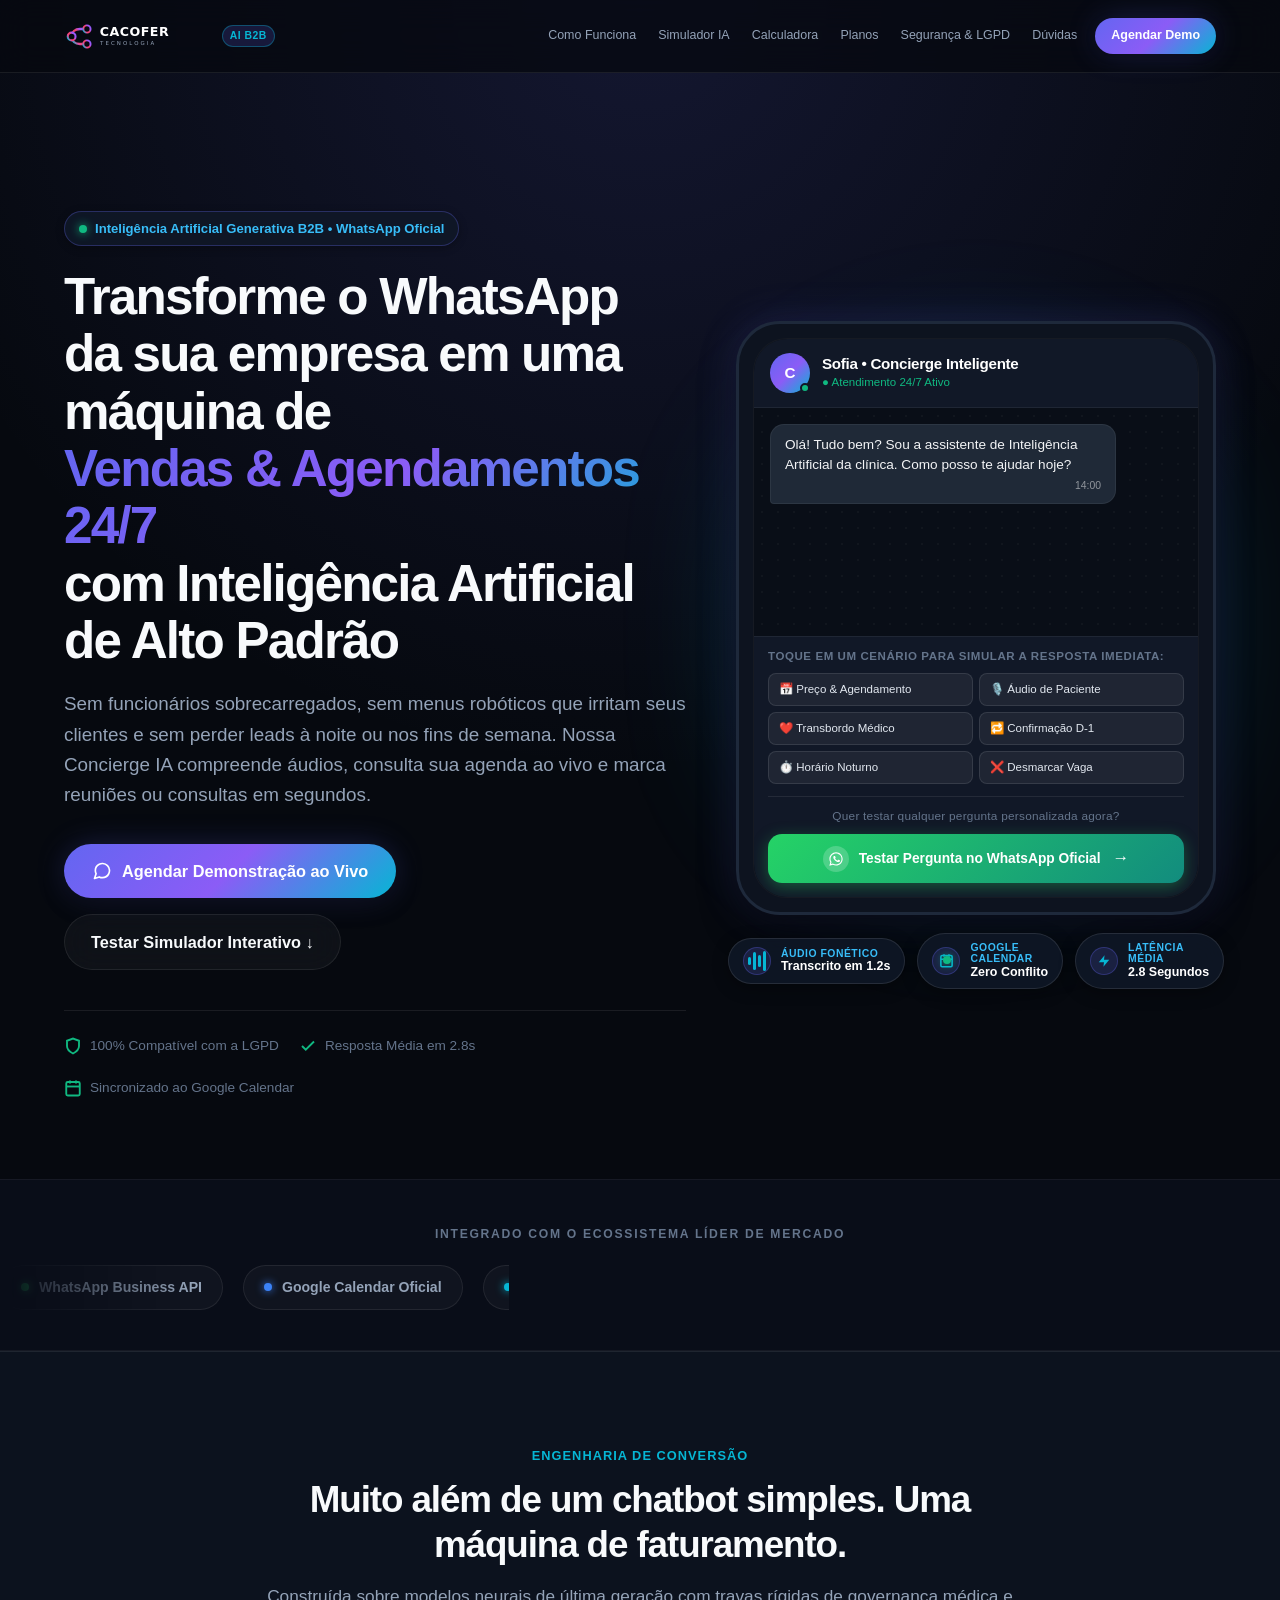
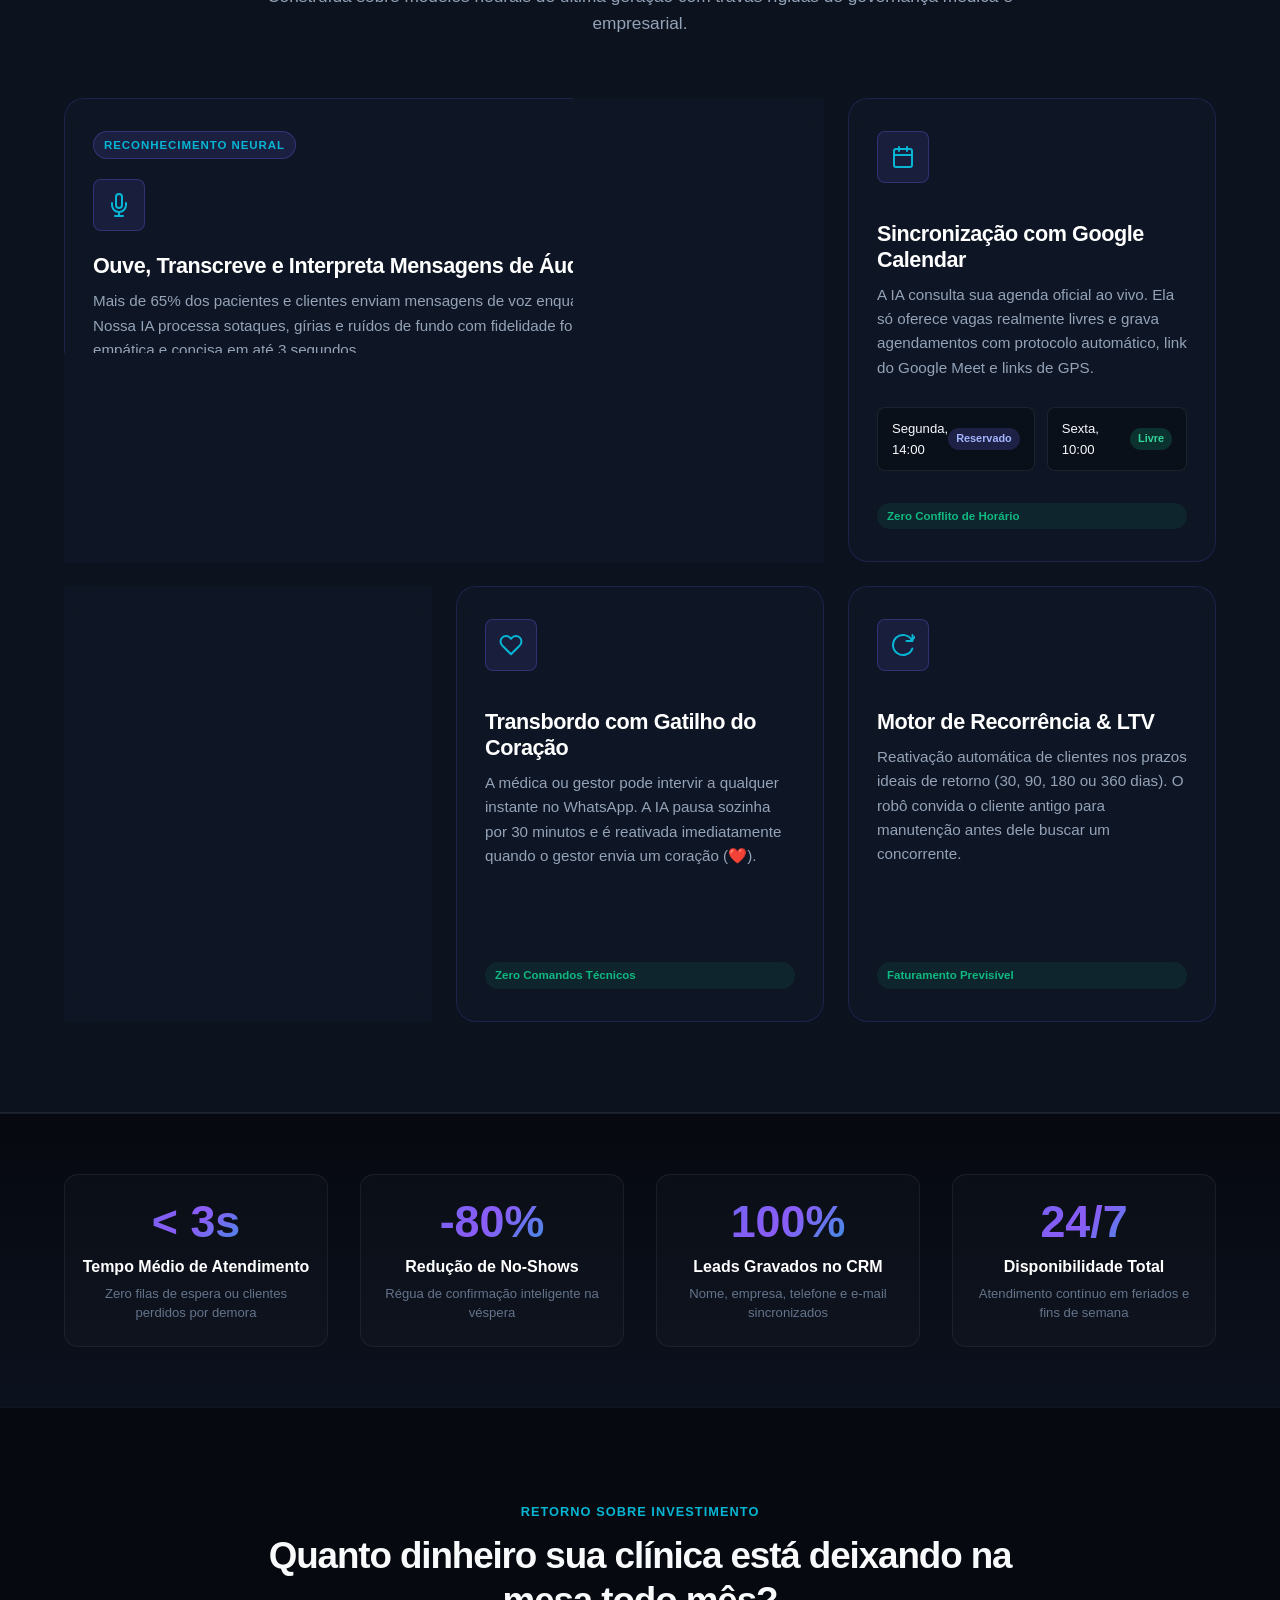
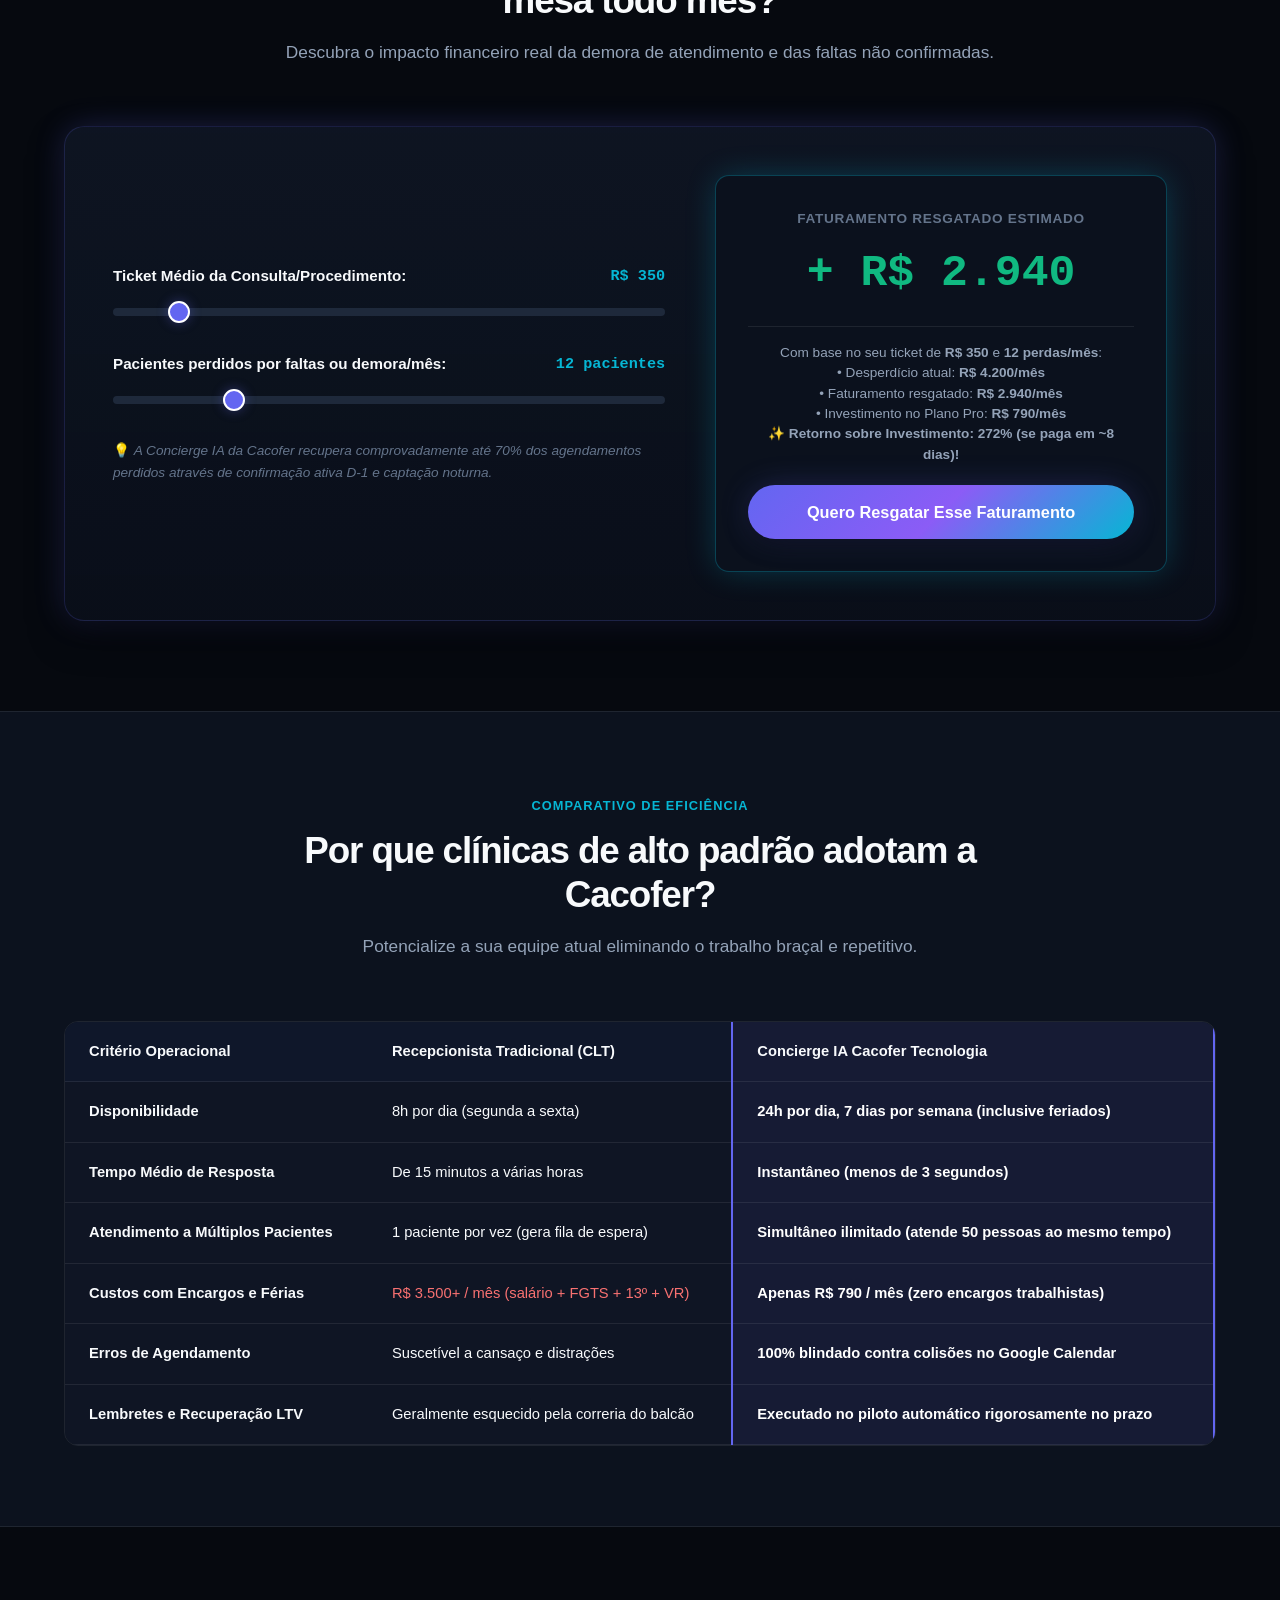
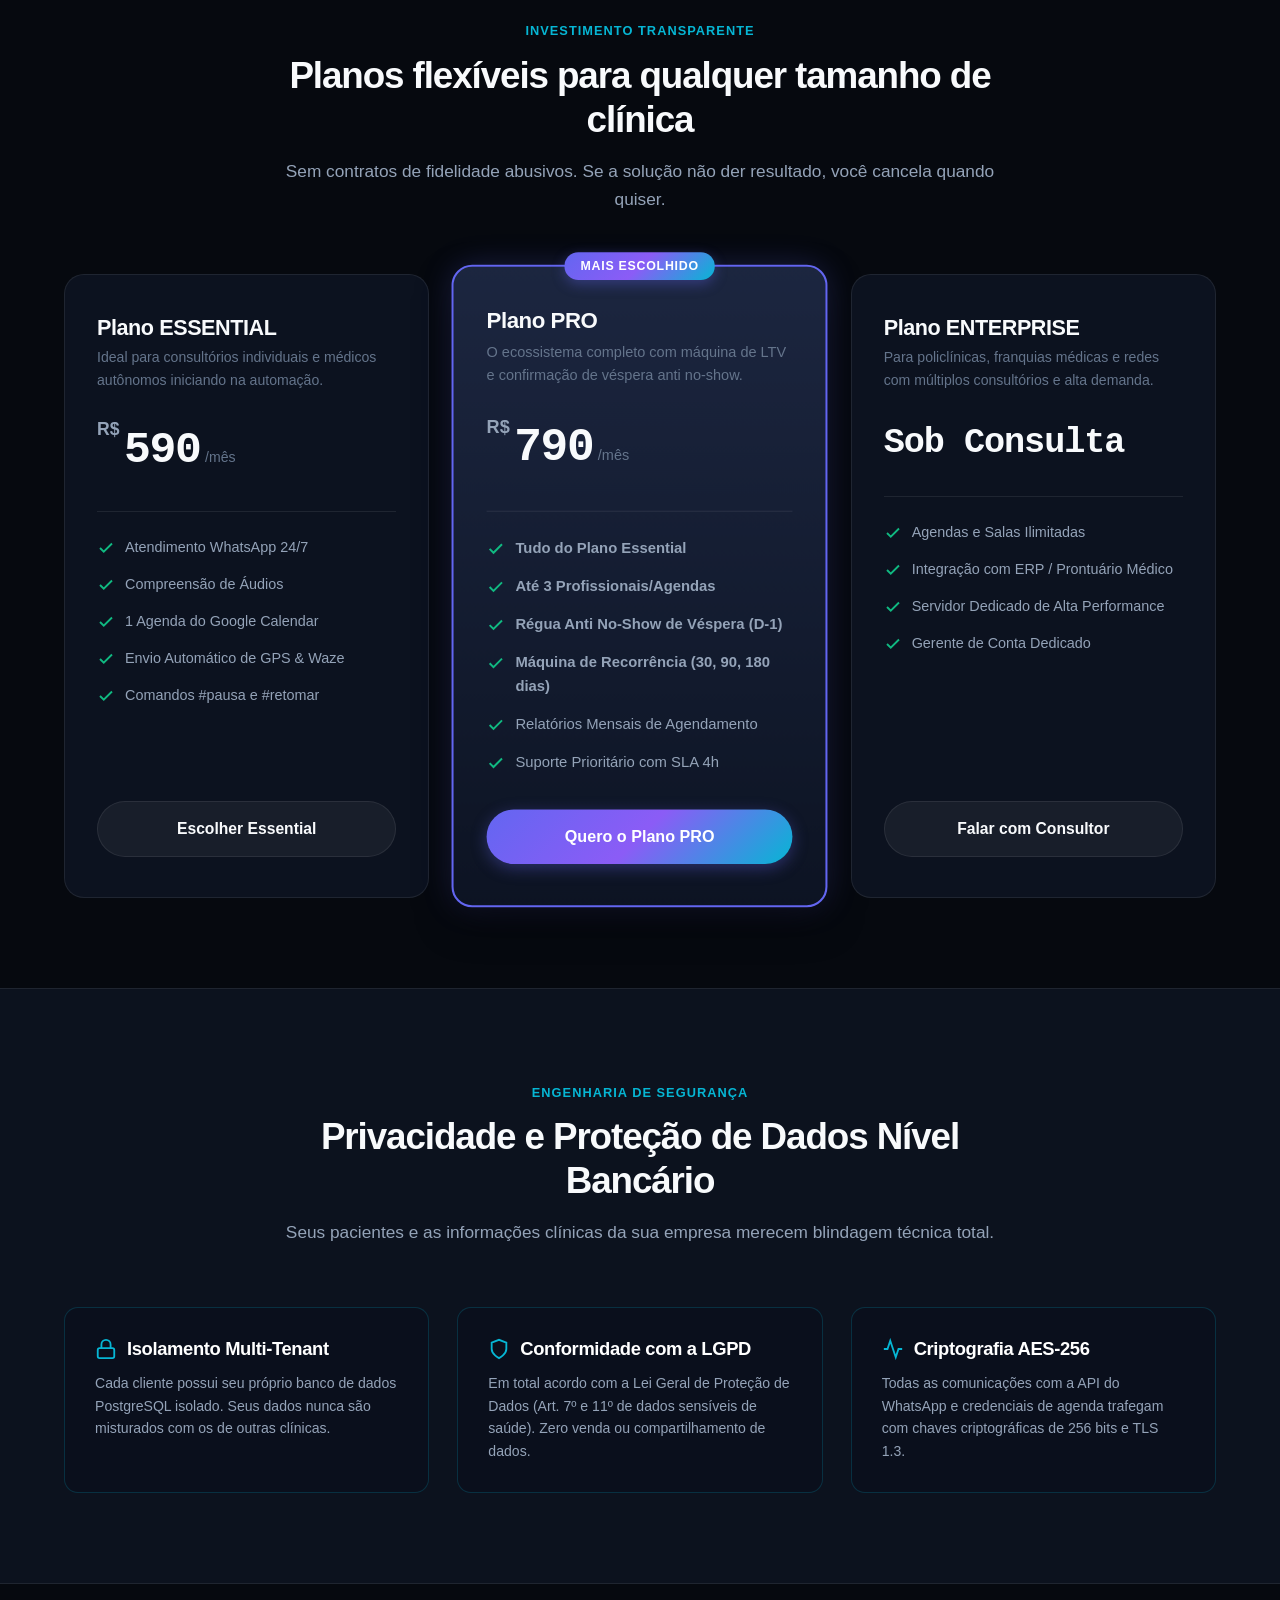
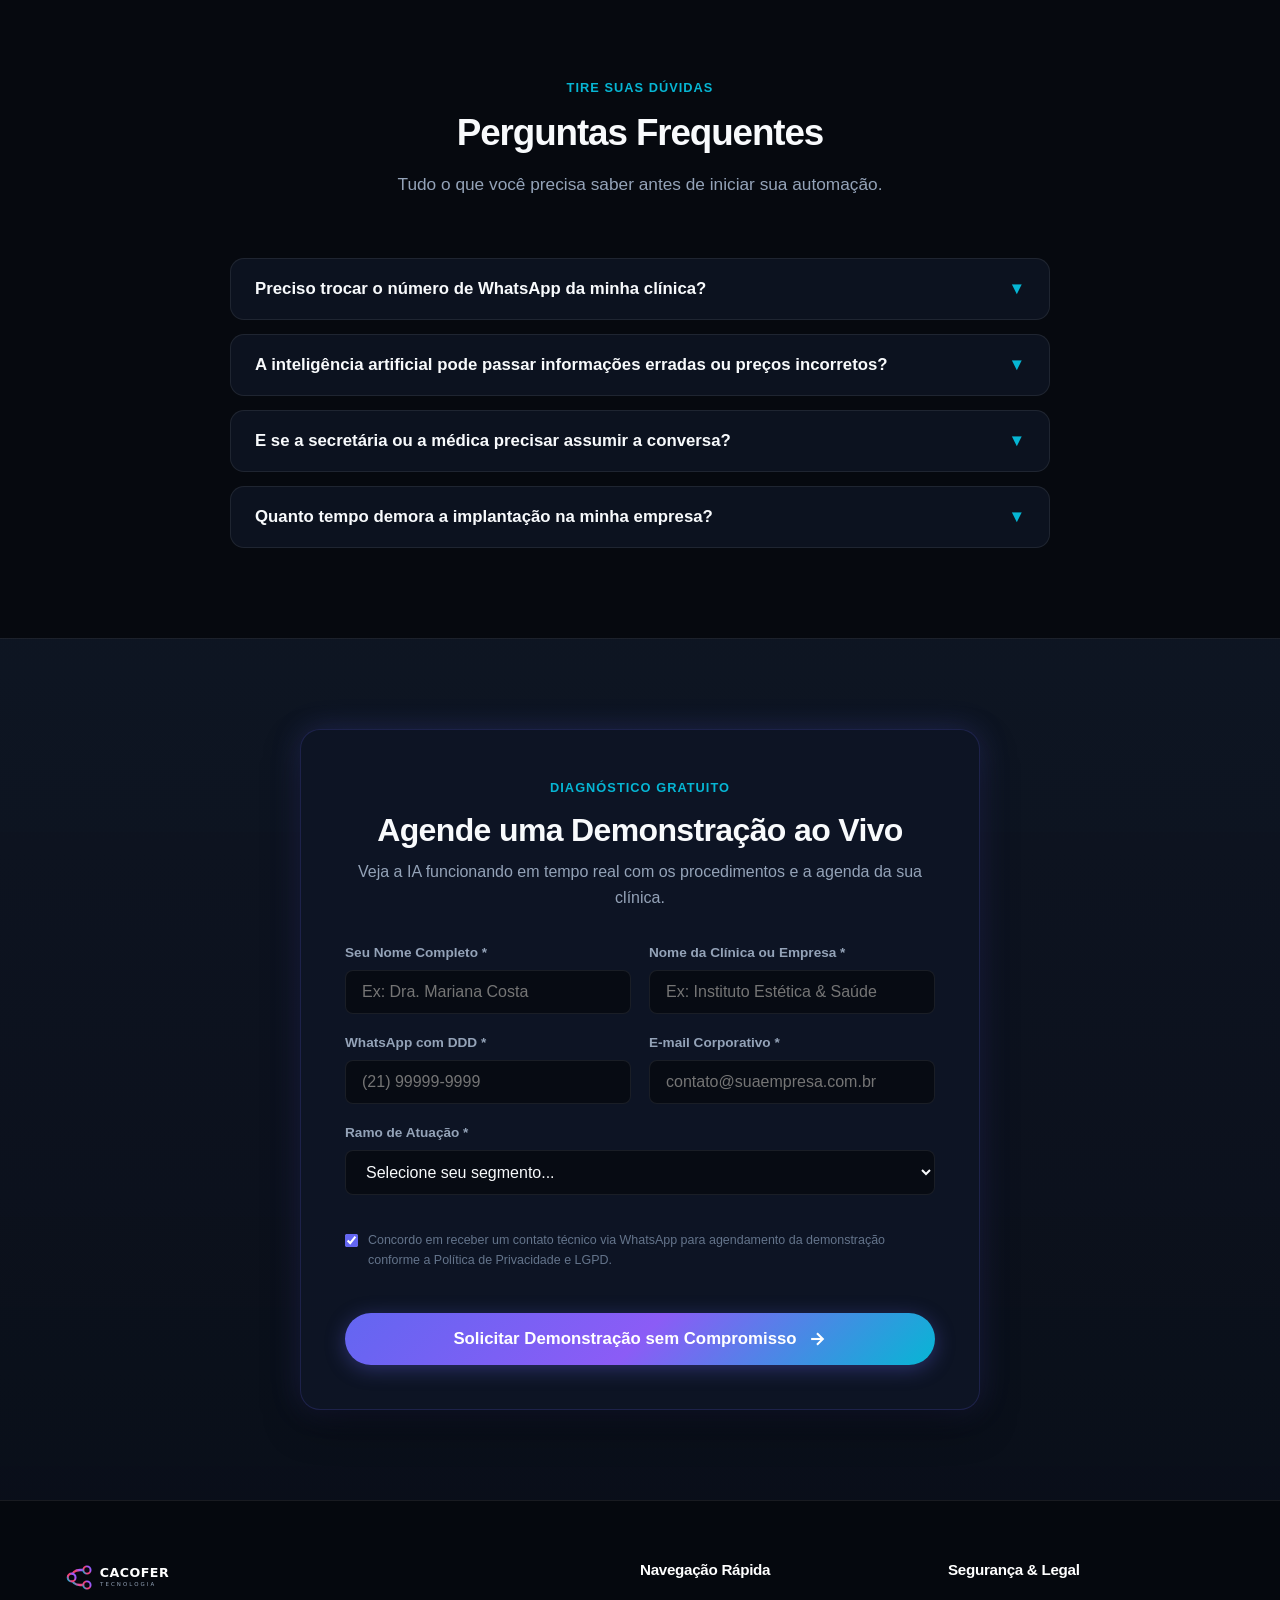
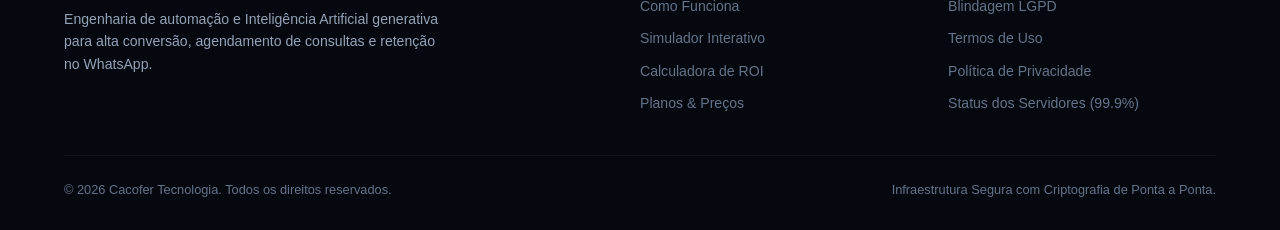
==== commit 1fee28ec: "refactor(simulator): remove floating badges from smartphone mockup and create clean telemetry perfor" ====
--- a/index.html
+++ b/index.html
@@ -27,7 +27,7 @@
   <link rel="alternate icon" type="image/svg+xml" href="assets/brand/favicon.svg">
 
   <!-- Core Stylesheet -->
-  <link rel="stylesheet" href="css/style.css?v=4.2">
+  <link rel="stylesheet" href="css/style.css?v=4.3">
 </head>
 <body>
 
@@ -111,56 +111,10 @@
         <!-- HERO VISUAL ENGINE & SMARTPHONE SIMULATOR -->
         <div class="hero-visual-engine" id="simulador">
           <!-- Ambient Glow & Circuit SVGs -->
+          <!-- Ambient Radial Halo Glow -->
           <div class="engine-radial-glow" aria-hidden="true"></div>
-          
-          <svg class="engine-circuit-svg" viewBox="0 0 520 580" fill="none" preserveAspectRatio="none" aria-hidden="true">
-            <defs>
-              <linearGradient id="flowGrad" x1="0%" y1="0%" x2="100%" y2="100%">
-                <stop offset="0%" stop-color="#6366f1" stop-opacity="0.8"/>
-                <stop offset="50%" stop-color="#8b5cf6" stop-opacity="0.9"/>
-                <stop offset="100%" stop-color="#06b6d4" stop-opacity="0.8"/>
-              </linearGradient>
-            </defs>
-            <path class="circuit-flow flow-top" d="M 20 90 C 140 30, 220 130, 310 90 C 380 60, 440 120, 500 70" />
-            <path class="circuit-flow flow-bottom" d="M 30 490 C 140 540, 230 440, 320 480 C 400 520, 450 460, 500 500" />
-          </svg>
-
-          <!-- Floating Interactive Badges with Physics Levitation (hs-float) -->
-          <div class="floating-badge badge-audio" title="Compreensão neural de voz">
-            <div class="badge-icon sound-wave-icon">
-              <span class="wave-bar bar-1"></span>
-              <span class="wave-bar bar-2"></span>
-              <span class="wave-bar bar-3"></span>
-              <span class="wave-bar bar-4"></span>
-            </div>
-            <div class="badge-info">
-              <span class="badge-tag">Áudio Fonético</span>
-              <span class="badge-text">Transcrito em 1.2s</span>
-            </div>
-          </div>
-
-          <div class="floating-badge badge-calendar" title="Sincronização instantânea na agenda">
-            <div class="badge-icon calendar-icon">
-              <span class="pulse-dot-green"></span>
-              <svg width="16" height="16" viewBox="0 0 24 24" fill="none" stroke="currentColor" stroke-width="2.5"><rect x="3" y="4" width="18" height="18" rx="2" ry="2"/><line x1="16" y1="2" x2="16" y2="6"/><line x1="8" y1="2" x2="8" y2="6"/><line x1="3" y1="10" x2="21" y2="10"/></svg>
-            </div>
-            <div class="badge-info">
-              <span class="badge-tag">Google Calendar</span>
-              <span class="badge-text">Zero Conflito</span>
-            </div>
-          </div>
-
-          <div class="floating-badge badge-speed" title="Tempo de resposta ultra-rápido">
-            <div class="badge-icon speed-icon">
-              <svg width="15" height="15" viewBox="0 0 24 24" fill="currentColor"><path d="M13 2L3 14h9l-1 8 10-12h-9l1-8z"/></svg>
-            </div>
-            <div class="badge-info">
-              <span class="badge-tag">Latência Média</span>
-              <span class="badge-text">2.8 Segundos</span>
-            </div>
-          </div>
-
-          <!-- PHONE MOCKUP -->
+
+          <!-- PHONE MOCKUP (100% CLEAN & UNOBSTRUCTED) -->
           <div class="phone-mockup">
             <div class="phone-screen">
               <div class="phone-header">
@@ -214,11 +168,41 @@
             </div>
           </div>
 
-          <!-- MOBILE STATUS PILLS BAR (Visible only on tablets/mobile <= 1080px) -->
-          <div class="mobile-sim-pills" aria-hidden="true">
-            <span class="mobile-pill">🎙️ Áudio Fonético 1.2s</span>
-            <span class="mobile-pill">📅 Google Calendar</span>
-            <span class="mobile-pill">⚡ Latência 2.8s</span>
+          <!-- SIMULATOR PERFORMANCE DOCK (Clean, unobstructed telemetry base) -->
+          <div class="sim-performance-dock">
+            <div class="sim-dock-pill" title="Transcrição instantânea e neural de mensagens de áudio">
+              <div class="dock-pill-icon sound-wave-icon">
+                <span class="wave-bar bar-1"></span>
+                <span class="wave-bar bar-2"></span>
+                <span class="wave-bar bar-3"></span>
+                <span class="wave-bar bar-4"></span>
+              </div>
+              <div class="dock-pill-info">
+                <span class="dock-pill-tag">Áudio Fonético</span>
+                <span class="dock-pill-val">Transcrito em 1.2s</span>
+              </div>
+            </div>
+
+            <div class="sim-dock-pill" title="Sincronização em tempo real na agenda oficial">
+              <div class="dock-pill-icon calendar-icon">
+                <span class="pulse-dot-green"></span>
+                <svg width="15" height="15" viewBox="0 0 24 24" fill="none" stroke="currentColor" stroke-width="2.5"><rect x="3" y="4" width="18" height="18" rx="2" ry="2"/><line x1="16" y1="2" x2="16" y2="6"/><line x1="8" y1="2" x2="8" y2="6"/><line x1="3" y1="10" x2="21" y2="10"/></svg>
+              </div>
+              <div class="dock-pill-info">
+                <span class="dock-pill-tag">Google Calendar</span>
+                <span class="dock-pill-val">Zero Conflito</span>
+              </div>
+            </div>
+
+            <div class="sim-dock-pill" title="Tempo de resposta ultra-rápido da IA">
+              <div class="dock-pill-icon speed-icon">
+                <svg width="14" height="14" viewBox="0 0 24 24" fill="currentColor"><path d="M13 2L3 14h9l-1 8 10-12h-9l1-8z"/></svg>
+              </div>
+              <div class="dock-pill-info">
+                <span class="dock-pill-tag">Latência Média</span>
+                <span class="dock-pill-val">2.8 Segundos</span>
+              </div>
+            </div>
           </div>
         </div>
       </div>
@@ -791,6 +775,6 @@
   </footer>
 
   <!-- Core App Logic -->
-  <script src="js/app.js?v=4.2"></script>
+  <script src="js/app.js?v=4.3"></script>
 </body>
 </html>
--- a/css/style.css
+++ b/css/style.css
@@ -1417,28 +1417,17 @@
     margin-top: 6px;
   }
 
-  /* Safe boundaries for visual engine on intermediate viewports */
-  .floating-badge {
-    display: none !important;
-  }
-
-  .engine-circuit-svg {
-    display: none !important;
+  /* Simulator performance dock on intermediate viewports */
+  .sim-performance-dock {
+    flex-wrap: wrap;
+    gap: 8px;
+    margin-top: 14px;
   }
 
   .engine-radial-glow {
     width: 100%;
     height: 100%;
     filter: blur(25px);
-  }
-
-  .mobile-sim-pills {
-    display: flex;
-    justify-content: center;
-    flex-wrap: wrap;
-    gap: 8px;
-    margin-top: 16px;
-    width: 100%;
   }
 }
 
@@ -1640,6 +1629,31 @@
     line-height: 1.25;
   }
 
+  .sim-performance-dock {
+    flex-wrap: wrap;
+    gap: 8px;
+    margin-top: 14px;
+    justify-content: center;
+  }
+
+  .sim-dock-pill {
+    padding: 6px 10px;
+    gap: 8px;
+  }
+
+  .dock-pill-icon {
+    width: 24px;
+    height: 24px;
+  }
+
+  .dock-pill-tag {
+    font-size: 0.60rem;
+  }
+
+  .dock-pill-val {
+    font-size: 0.72rem;
+  }
+
   /* Features Grid */
   .features-grid {
     grid-template-columns: 1fr;
@@ -1969,50 +1983,93 @@
    GPTMAKER-INSPIRED MOTION & HIGH-END TECH AESTHETICS (v4.0)
 ============================================================================== */
 
-/* --- 1. MOBILE SIMULATOR STATUS PILLS --- */
-.mobile-sim-pills {
-  display: none;
-  flex-wrap: wrap;
+/* --- 1. SIMULATOR PERFORMANCE DOCK (CLEAN BASE BELOW THE PHONE) --- */
+.sim-performance-dock {
+  display: flex;
   align-items: center;
   justify-content: center;
-  gap: 8px;
-  margin-top: 16px;
+  gap: 12px;
   width: 100%;
-}
-
-.mobile-pill {
-  display: inline-flex;
-  align-items: center;
-  gap: 6px;
-  padding: 6px 12px;
+  margin-top: 18px;
+  position: relative;
+  z-index: 2;
+}
+
+.sim-dock-pill {
+  display: flex;
+  align-items: center;
+  gap: 10px;
+  padding: 8px 14px;
   background: rgba(16, 24, 39, 0.85);
+  backdrop-filter: blur(16px);
+  -webkit-backdrop-filter: blur(16px);
   border: 1px solid rgba(255, 255, 255, 0.1);
   border-radius: var(--radius-full);
-  font-size: 0.74rem;
+  box-shadow: 0 4px 16px rgba(0, 0, 0, 0.35);
+  transition: transform 0.2s ease, border-color 0.2s ease, background 0.2s ease;
+}
+
+.sim-dock-pill:hover {
+  transform: translateY(-2px);
+  border-color: rgba(99, 102, 241, 0.4);
+  background: rgba(22, 33, 54, 0.95);
+}
+
+.dock-pill-icon {
+  display: grid;
+  place-items: center;
+  width: 28px;
+  height: 28px;
+  border-radius: 50%;
+  background: rgba(99, 102, 241, 0.15);
+  border: 1px solid rgba(99, 102, 241, 0.3);
+  color: var(--accent-cyan);
+  flex-shrink: 0;
+  position: relative;
+}
+
+.dock-pill-info {
+  display: flex;
+  flex-direction: column;
+}
+
+.dock-pill-tag {
+  font-size: 0.65rem;
+  font-weight: 700;
+  text-transform: uppercase;
+  letter-spacing: 0.05em;
+  color: var(--text-accent);
+  line-height: 1.1;
+}
+
+.dock-pill-val {
+  font-size: 0.78rem;
   font-weight: 600;
-  color: var(--text-primary);
-  box-shadow: 0 4px 12px rgba(0, 0, 0, 0.3);
+  color: #ffffff;
+  white-space: nowrap;
+  line-height: 1.2;
 }
 
 /* --- 2. HERO VISUAL ENGINE & AMBIENT GLOW --- */
 .hero-visual-engine {
   position: relative;
   display: flex;
+  flex-direction: column;
   align-items: center;
   justify-content: center;
   width: 100%;
-  max-width: 500px;
+  max-width: 480px;
   margin: 0 auto;
 }
 
 .engine-radial-glow {
   position: absolute;
-  top: 50%;
+  top: 45%;
   left: 50%;
   transform: translate(-50%, -50%);
-  width: 130%;
-  height: 130%;
-  background: radial-gradient(circle at center, rgba(99, 102, 241, 0.22) 0%, rgba(6, 182, 212, 0.12) 40%, transparent 70%);
+  width: 120%;
+  height: 120%;
+  background: radial-gradient(circle at center, rgba(99, 102, 241, 0.20) 0%, rgba(6, 182, 212, 0.10) 40%, transparent 70%);
   filter: blur(40px);
   z-index: 0;
   pointer-events: none;
@@ -2021,126 +2078,7 @@
 
 @keyframes glow-pulse {
   0% { transform: translate(-50%, -50%) scale(0.95); opacity: 0.7; }
-  100% { transform: translate(-50%, -50%) scale(1.1); opacity: 1; }
-}
-
-.engine-circuit-svg {
-  position: absolute;
-  top: -20px;
-  left: -20px;
-  width: calc(100% + 40px);
-  height: calc(100% + 40px);
-  z-index: 1;
-  pointer-events: none;
-}
-
-.circuit-flow {
-  stroke: url(#flowGrad);
-  stroke-width: 2;
-  stroke-dasharray: 8 16;
-  fill: none;
-  opacity: 0.65;
-  filter: drop-shadow(0 0 6px rgba(139, 92, 246, 0.6));
-}
-
-.flow-top {
-  animation: flow-dash 12s linear infinite;
-}
-
-.flow-bottom {
-  animation: flow-dash 15s linear infinite reverse;
-}
-
-@keyframes flow-dash {
-  to { stroke-dashoffset: -200; }
-}
-
-/* --- 3. FLOATING BADGES (Physics Levitation / hs-float) --- */
-.floating-badge {
-  position: absolute;
-  z-index: 10;
-  display: flex;
-  align-items: center;
-  gap: 12px;
-  padding: 10px 16px;
-  background: rgba(16, 24, 39, 0.85);
-  backdrop-filter: blur(16px);
-  -webkit-backdrop-filter: blur(16px);
-  border: 1px solid rgba(255, 255, 255, 0.12);
-  border-radius: var(--radius-full);
-  box-shadow: 0 12px 32px rgba(0, 0, 0, 0.5), 0 0 20px rgba(99, 102, 241, 0.2);
-  pointer-events: auto;
-  transition: transform 0.3s ease, border-color 0.3s ease;
-}
-
-.floating-badge:hover {
-  transform: scale(1.05) translateY(-4px) !important;
-  border-color: rgba(99, 102, 241, 0.5);
-}
-
-.badge-info {
-  display: flex;
-  flex-direction: column;
-}
-
-.badge-tag {
-  font-size: 0.68rem;
-  font-weight: 700;
-  text-transform: uppercase;
-  letter-spacing: 0.05em;
-  color: var(--text-accent);
-}
-
-.badge-text {
-  font-size: 0.82rem;
-  font-weight: 600;
-  color: #ffffff;
-  white-space: nowrap;
-}
-
-.badge-icon {
-  display: grid;
-  place-items: center;
-  width: 34px;
-  height: 34px;
-  border-radius: 50%;
-  background: rgba(99, 102, 241, 0.15);
-  border: 1px solid rgba(99, 102, 241, 0.3);
-  color: var(--accent-cyan);
-}
-
-/* Positions & Staggered Levitation Animations (Zero Header Clipping) */
-.badge-audio {
-  top: 14px;
-  left: -24px;
-  animation: float-1 4.5s ease-in-out infinite;
-}
-
-.badge-calendar {
-  top: 64px;
-  right: -28px;
-  animation: float-2 5.2s ease-in-out infinite 0.6s;
-}
-
-.badge-speed {
-  bottom: 60px;
-  left: -26px;
-  animation: float-3 4.8s ease-in-out infinite 1.2s;
-}
-
-@keyframes float-1 {
-  0%, 100% { transform: translateY(0px) rotate(0deg); }
-  50% { transform: translateY(-6px) rotate(-1deg); }
-}
-
-@keyframes float-2 {
-  0%, 100% { transform: translateY(0px) rotate(0deg); }
-  50% { transform: translateY(-7px) rotate(1.2deg); }
-}
-
-@keyframes float-3 {
-  0%, 100% { transform: translateY(0px) rotate(0deg); }
-  50% { transform: translateY(-6px) rotate(-1deg); }
+  100% { transform: translate(-50%, -50%) scale(1.08); opacity: 1; }
 }
 
 /* Animated Sound Wave Equalizer */
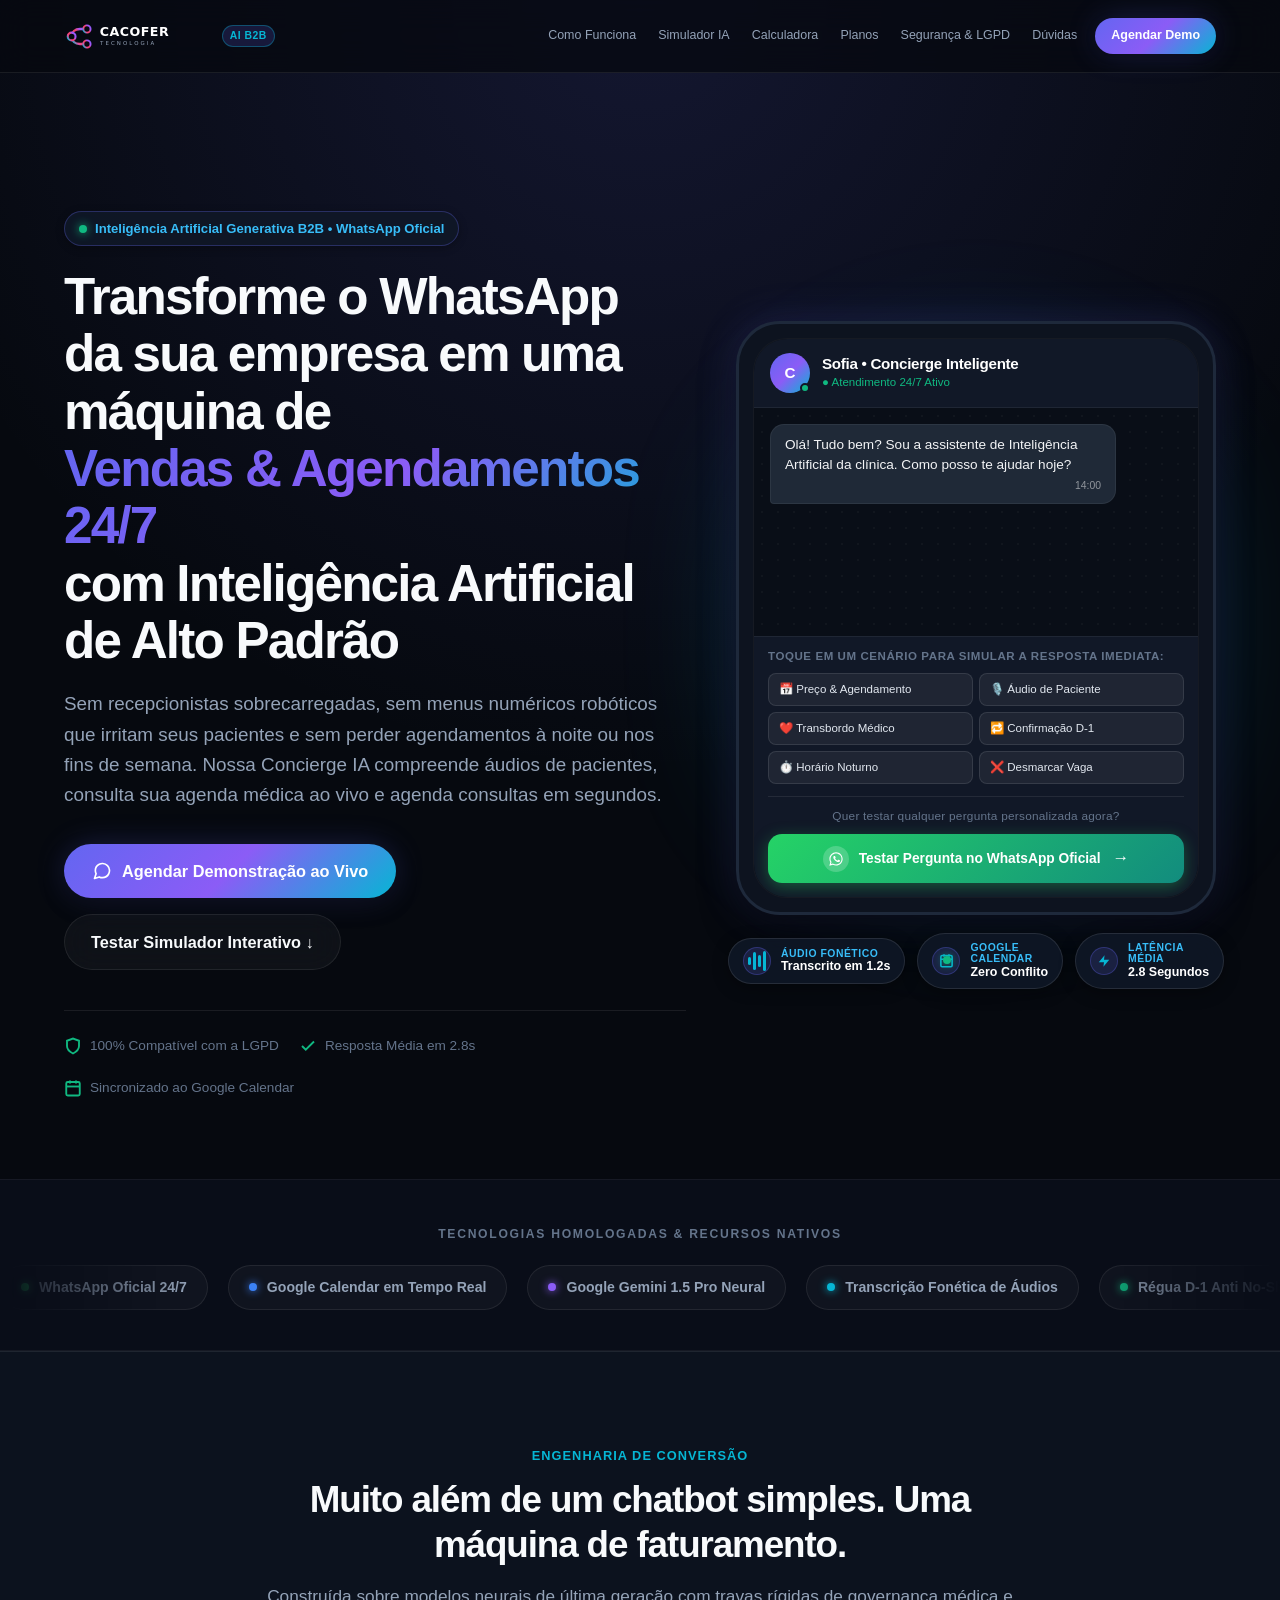
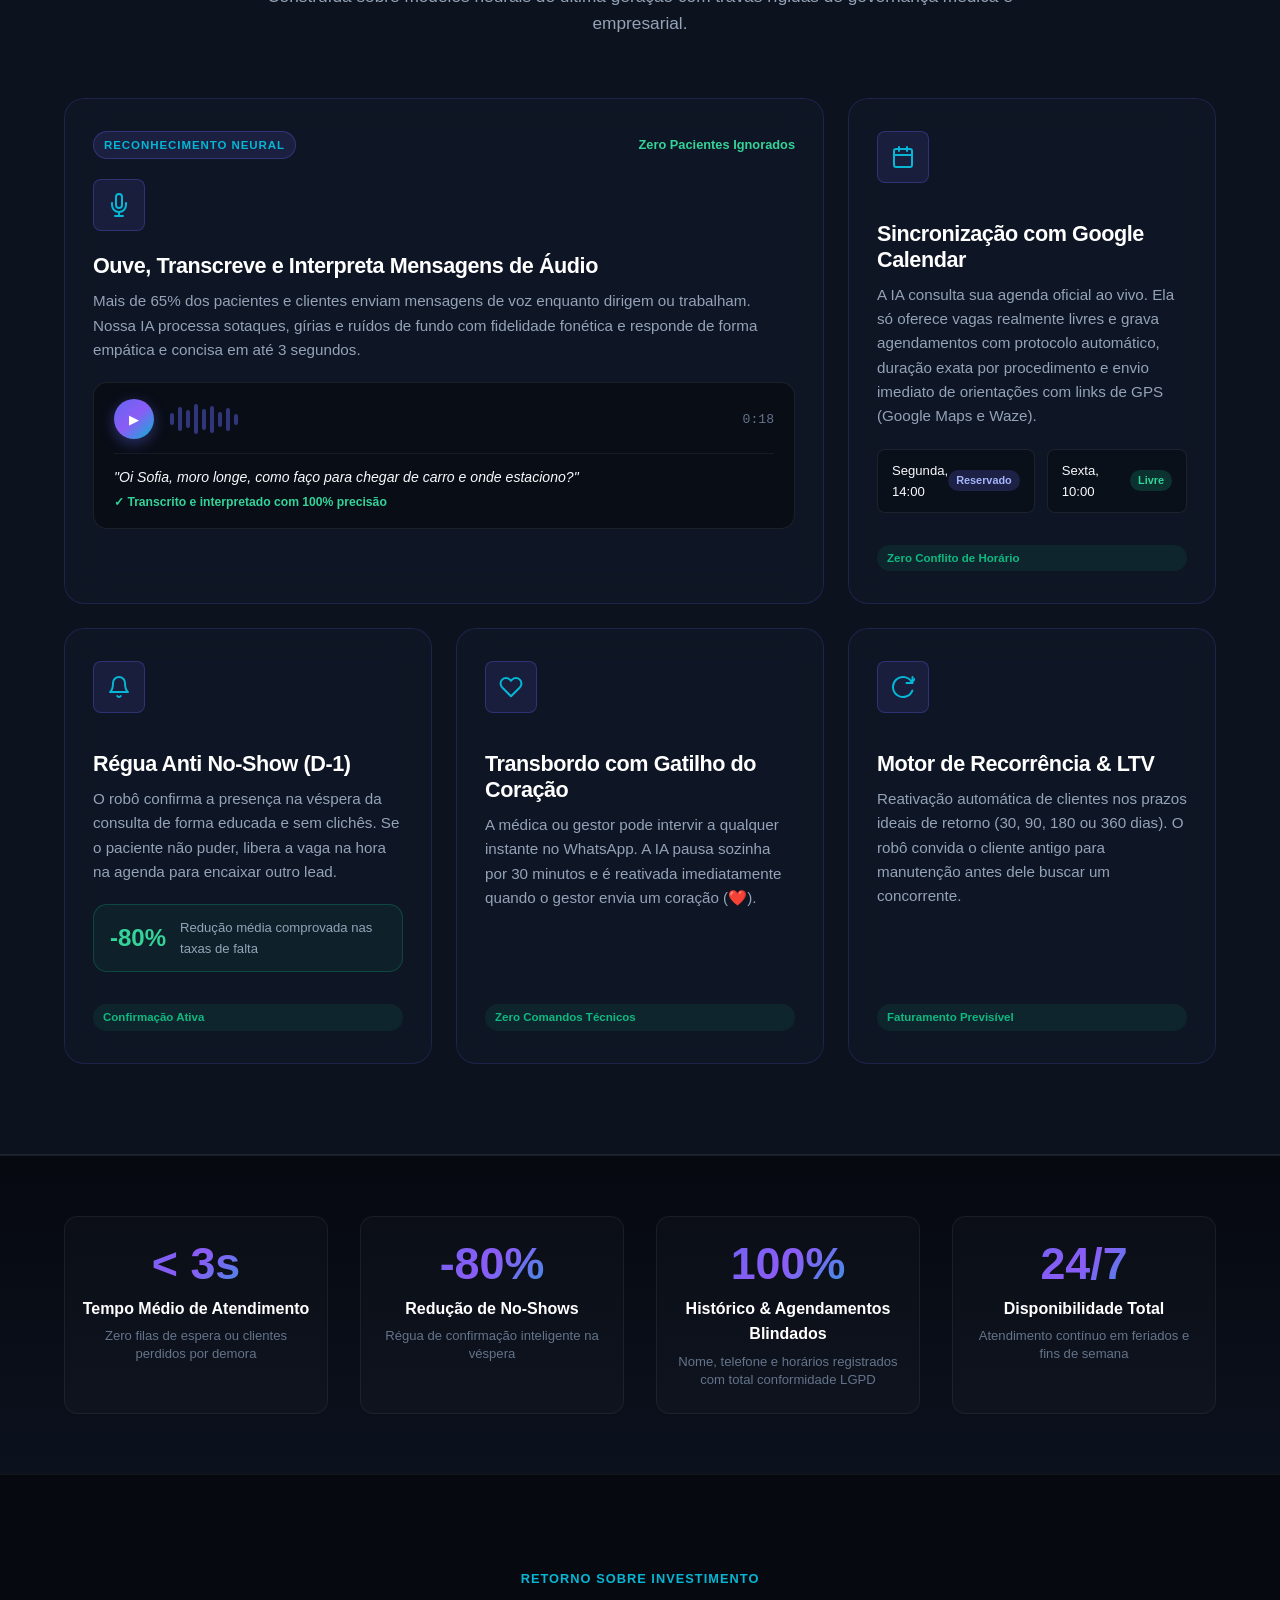
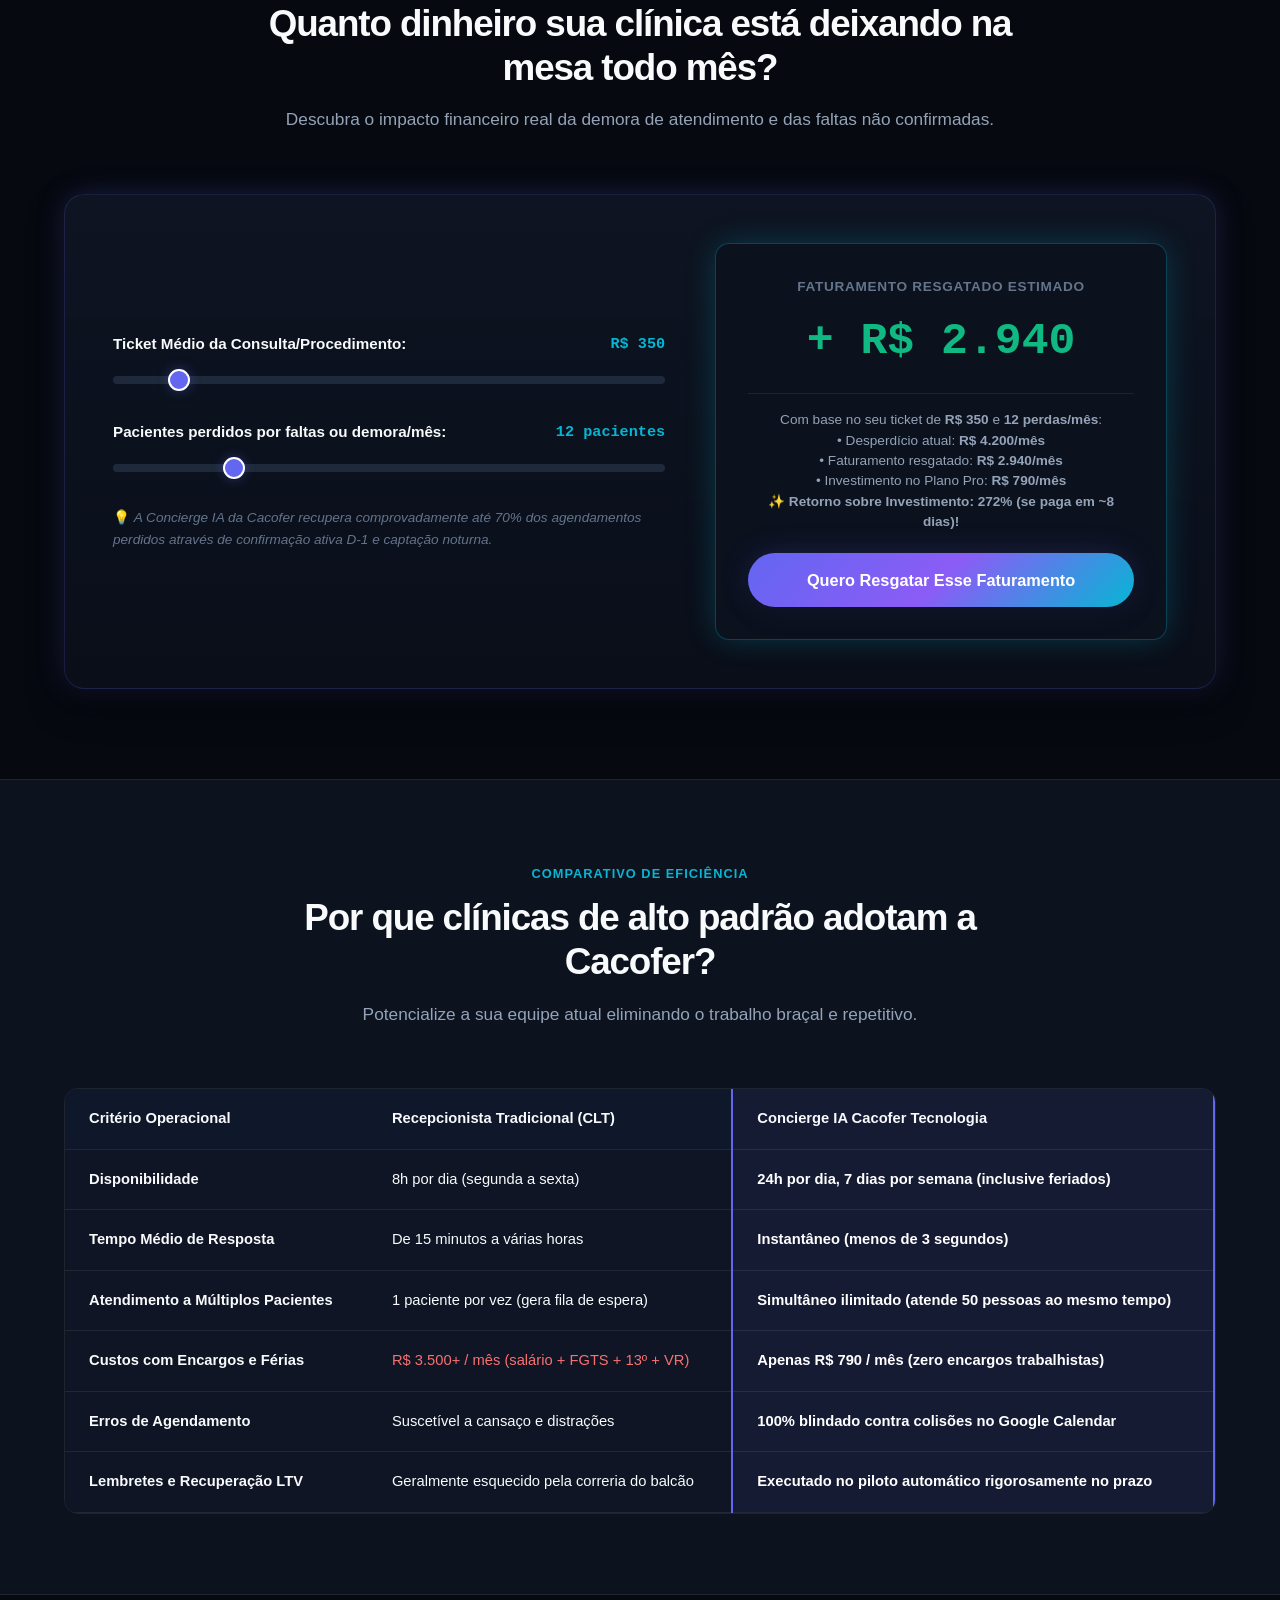
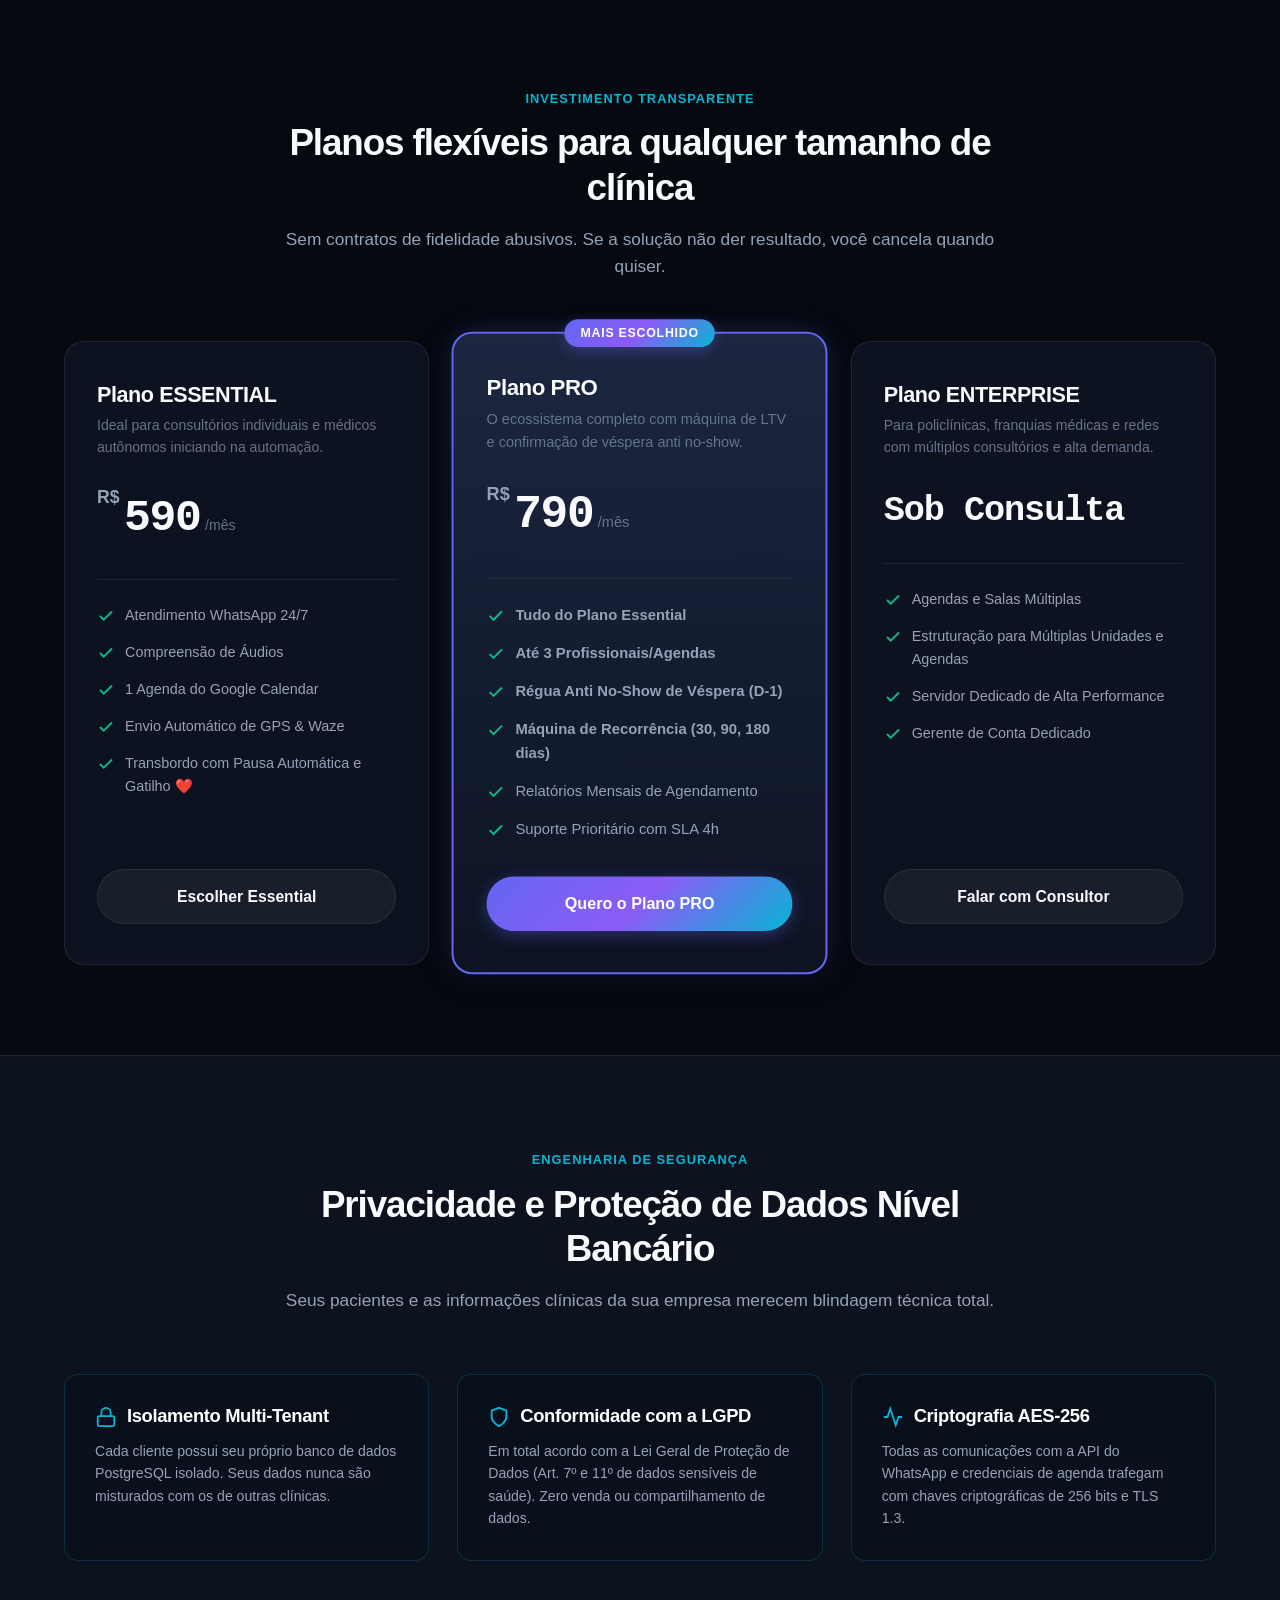
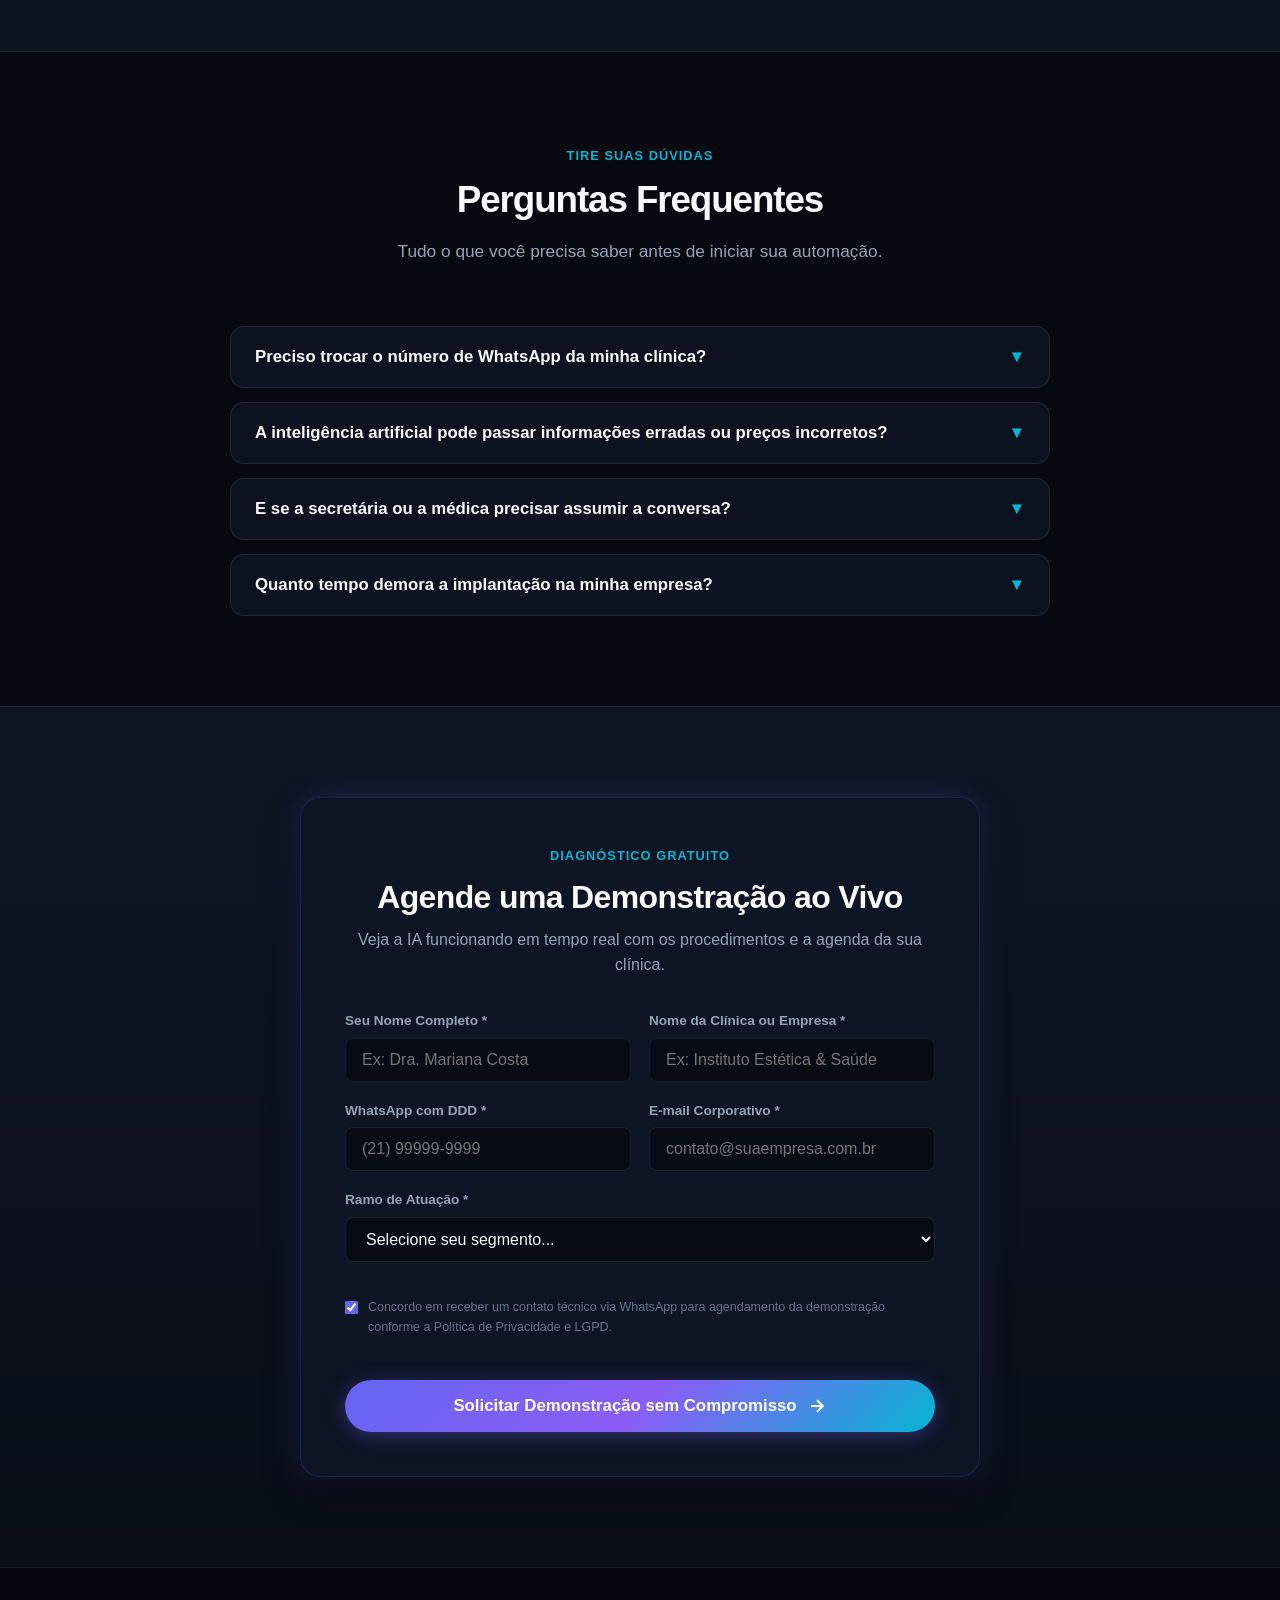
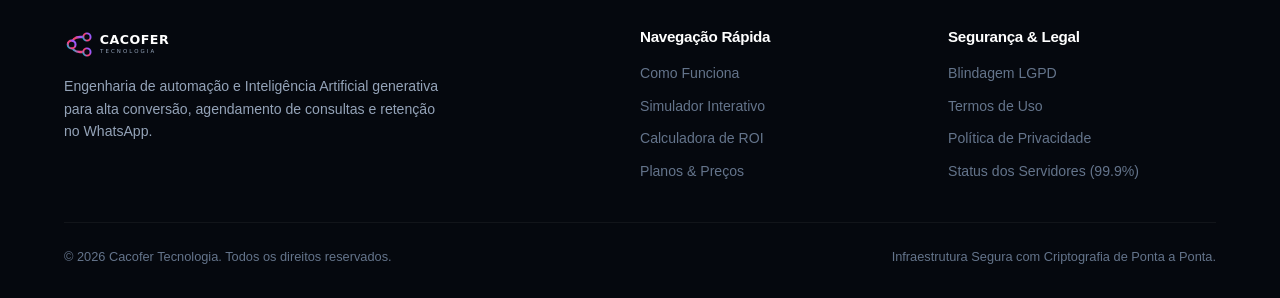
==== commit 6a391816: "fix(copy): purge fake SaaS claims (Google Meet, CRM, ERP, Stripe) and align 100% with real Cacofer d" ====
--- a/index.html
+++ b/index.html
@@ -27,7 +27,7 @@
   <link rel="alternate icon" type="image/svg+xml" href="assets/brand/favicon.svg">
 
   <!-- Core Stylesheet -->
-  <link rel="stylesheet" href="css/style.css?v=4.3">
+  <link rel="stylesheet" href="css/style.css?v=4.4">
 </head>
 <body>
 
@@ -77,7 +77,7 @@
           </h1>
 
           <p class="hero-subtitle">
-            Sem funcionários sobrecarregados, sem menus robóticos que irritam seus clientes e sem perder leads à noite ou nos fins de semana. Nossa Concierge IA compreende áudios, consulta sua agenda ao vivo e marca reuniões ou consultas em segundos.
+            Sem recepcionistas sobrecarregadas, sem menus numéricos robóticos que irritam seus pacientes e sem perder agendamentos à noite ou nos fins de semana. Nossa Concierge IA compreende áudios de pacientes, consulta sua agenda médica ao vivo e agenda consultas em segundos.
           </p>
 
           <div class="hero-actions">
@@ -213,29 +213,29 @@
     ============================================================================== -->
     <section class="marquee-section" aria-label="Tecnologias Integradas">
       <div class="container marquee-intro">
-        <span class="marquee-label">INTEGRADO COM O ECOSSISTEMA LÍDER DE MERCADO</span>
+        <span class="marquee-label">TECNOLOGIAS HOMOLOGADAS & RECURSOS NATIVOS</span>
       </div>
       <div class="marquee-wrapper">
         <div class="marquee-track">
-          <div class="marquee-card"><span class="mq-dot mq-green"></span> WhatsApp Business API</div>
-          <div class="marquee-card"><span class="mq-dot mq-blue"></span> Google Calendar Oficial</div>
-          <div class="marquee-card"><span class="mq-dot mq-cyan"></span> Google Meet (Reuniões 100% Online)</div>
+          <div class="marquee-card"><span class="mq-dot mq-green"></span> WhatsApp Oficial 24/7</div>
+          <div class="marquee-card"><span class="mq-dot mq-blue"></span> Google Calendar em Tempo Real</div>
           <div class="marquee-card"><span class="mq-dot mq-purple"></span> Google Gemini 1.5 Pro Neural</div>
-          <div class="marquee-card"><span class="mq-dot mq-amber"></span> Evolution API v2</div>
-          <div class="marquee-card"><span class="mq-dot mq-emerald"></span> Stripe & Pix Automatizado</div>
-          <div class="marquee-card"><span class="mq-dot mq-indigo"></span> PostgreSQL Isolado Multi-Tenant</div>
-          <div class="marquee-card"><span class="mq-dot mq-pink"></span> Instagram Direct & Bio Link</div>
-          <div class="marquee-card"><span class="mq-dot mq-blue"></span> CRM Kanban com Gestão de Leads</div>
+          <div class="marquee-card"><span class="mq-dot mq-cyan"></span> Transcrição Fonética de Áudios</div>
+          <div class="marquee-card"><span class="mq-dot mq-emerald"></span> Régua D-1 Anti No-Show</div>
+          <div class="marquee-card"><span class="mq-dot mq-pink"></span> Transbordo Humano Inteligente</div>
+          <div class="marquee-card"><span class="mq-dot mq-amber"></span> Motor de Recorrência & LTV</div>
+          <div class="marquee-card"><span class="mq-dot mq-indigo"></span> PostgreSQL com Blindagem LGPD</div>
+          <div class="marquee-card"><span class="mq-dot mq-blue"></span> Envio Automático de GPS & Waze</div>
           <!-- Duplicate for seamless infinite hardware-accelerated scroll -->
-          <div class="marquee-card"><span class="mq-dot mq-green"></span> WhatsApp Business API</div>
-          <div class="marquee-card"><span class="mq-dot mq-blue"></span> Google Calendar Oficial</div>
-          <div class="marquee-card"><span class="mq-dot mq-cyan"></span> Google Meet (Reuniões 100% Online)</div>
+          <div class="marquee-card"><span class="mq-dot mq-green"></span> WhatsApp Oficial 24/7</div>
+          <div class="marquee-card"><span class="mq-dot mq-blue"></span> Google Calendar em Tempo Real</div>
           <div class="marquee-card"><span class="mq-dot mq-purple"></span> Google Gemini 1.5 Pro Neural</div>
-          <div class="marquee-card"><span class="mq-dot mq-amber"></span> Evolution API v2</div>
-          <div class="marquee-card"><span class="mq-dot mq-emerald"></span> Stripe & Pix Automatizado</div>
-          <div class="marquee-card"><span class="mq-dot mq-indigo"></span> PostgreSQL Isolado Multi-Tenant</div>
-          <div class="marquee-card"><span class="mq-dot mq-pink"></span> Instagram Direct & Bio Link</div>
-          <div class="marquee-card"><span class="mq-dot mq-blue"></span> CRM Kanban com Gestão de Leads</div>
+          <div class="marquee-card"><span class="mq-dot mq-cyan"></span> Transcrição Fonética de Áudios</div>
+          <div class="marquee-card"><span class="mq-dot mq-emerald"></span> Régua D-1 Anti No-Show</div>
+          <div class="marquee-card"><span class="mq-dot mq-pink"></span> Transbordo Humano Inteligente</div>
+          <div class="marquee-card"><span class="mq-dot mq-amber"></span> Motor de Recorrência & LTV</div>
+          <div class="marquee-card"><span class="mq-dot mq-indigo"></span> PostgreSQL com Blindagem LGPD</div>
+          <div class="marquee-card"><span class="mq-dot mq-blue"></span> Envio Automático de GPS & Waze</div>
         </div>
       </div>
     </section>
@@ -300,7 +300,7 @@
               <svg width="24" height="24" viewBox="0 0 24 24" fill="none" stroke="currentColor" stroke-width="2" stroke-linecap="round" stroke-linejoin="round"><rect x="3" y="4" width="18" height="18" rx="2" ry="2"/><line x1="16" y1="2" x2="16" y2="6"/><line x1="8" y1="2" x2="8" y2="6"/><line x1="3" y1="10" x2="21" y2="10"/></svg>
             </div>
             <h3>Sincronização com Google Calendar</h3>
-            <p>A IA consulta sua agenda oficial ao vivo. Ela só oferece vagas realmente livres e grava agendamentos com protocolo automático, link do Google Meet e links de GPS.</p>
+            <p>A IA consulta sua agenda oficial ao vivo. Ela só oferece vagas realmente livres e grava agendamentos com protocolo automático, duração exata por procedimento e envio imediato de orientações com links de GPS (Google Maps e Waze).</p>
             <div class="mini-calendar-preview">
               <div class="mini-cal-slot confirmed">
                 <span>Segunda, 14:00</span>
@@ -369,8 +369,8 @@
           </div>
           <div class="impact-item">
             <div class="impact-number">100%</div>
-            <div class="impact-label">Leads Gravados no CRM</div>
-            <div class="impact-sub">Nome, empresa, telefone e e-mail sincronizados</div>
+            <div class="impact-label">Histórico & Agendamentos Blindados</div>
+            <div class="impact-sub">Nome, telefone e horários registrados com total conformidade LGPD</div>
           </div>
           <div class="impact-item">
             <div class="impact-number">24/7</div>
@@ -516,7 +516,7 @@
               <li><svg width="18" height="18" viewBox="0 0 24 24" fill="none" stroke="currentColor" stroke-width="2.5"><polyline points="20 6 9 17 4 12"/></svg>Compreensão de Áudios</li>
               <li><svg width="18" height="18" viewBox="0 0 24 24" fill="none" stroke="currentColor" stroke-width="2.5"><polyline points="20 6 9 17 4 12"/></svg>1 Agenda do Google Calendar</li>
               <li><svg width="18" height="18" viewBox="0 0 24 24" fill="none" stroke="currentColor" stroke-width="2.5"><polyline points="20 6 9 17 4 12"/></svg>Envio Automático de GPS & Waze</li>
-              <li><svg width="18" height="18" viewBox="0 0 24 24" fill="none" stroke="currentColor" stroke-width="2.5"><polyline points="20 6 9 17 4 12"/></svg>Comandos #pausa e #retomar</li>
+              <li><svg width="18" height="18" viewBox="0 0 24 24" fill="none" stroke="currentColor" stroke-width="2.5"><polyline points="20 6 9 17 4 12"/></svg>Transbordo com Pausa Automática e Gatilho ❤️</li>
             </ul>
             <a href="#contato" class="plan-cta-btn">Escolher Essential</a>
           </div>
@@ -550,8 +550,8 @@
               <span class="price-amount" style="font-size: 2.2rem;">Sob Consulta</span>
             </div>
             <ul class="plan-features-list">
-              <li><svg width="18" height="18" viewBox="0 0 24 24" fill="none" stroke="currentColor" stroke-width="2.5"><polyline points="20 6 9 17 4 12"/></svg>Agendas e Salas Ilimitadas</li>
-              <li><svg width="18" height="18" viewBox="0 0 24 24" fill="none" stroke="currentColor" stroke-width="2.5"><polyline points="20 6 9 17 4 12"/></svg>Integração com ERP / Prontuário Médico</li>
+              <li><svg width="18" height="18" viewBox="0 0 24 24" fill="none" stroke="currentColor" stroke-width="2.5"><polyline points="20 6 9 17 4 12"/></svg>Agendas e Salas Múltiplas</li>
+              <li><svg width="18" height="18" viewBox="0 0 24 24" fill="none" stroke="currentColor" stroke-width="2.5"><polyline points="20 6 9 17 4 12"/></svg>Estruturação para Múltiplas Unidades e Agendas</li>
               <li><svg width="18" height="18" viewBox="0 0 24 24" fill="none" stroke="currentColor" stroke-width="2.5"><polyline points="20 6 9 17 4 12"/></svg>Servidor Dedicado de Alta Performance</li>
               <li><svg width="18" height="18" viewBox="0 0 24 24" fill="none" stroke="currentColor" stroke-width="2.5"><polyline points="20 6 9 17 4 12"/></svg>Gerente de Conta Dedicado</li>
             </ul>
@@ -638,7 +638,7 @@
               <span class="faq-icon">▼</span>
             </button>
             <div class="faq-answer">
-              <p>Basta digitar o comando <strong>#pausa</strong> direto no WhatsApp. A IA silencia na mesma hora e fica pausada por 24 horas para aquele paciente. Quando terminar o atendimento, basta enviar <strong>#retomar</strong>.</p>
+              <p>Você ou sua equipe podem intervir a qualquer momento no próprio WhatsApp. Ao enviar qualquer mensagem ao paciente, a IA detecta a intervenção humana e pausa automaticamente por 30 minutos. Para reativar a IA imediatamente após encerrar a conversa, basta enviar um emoji de coração (❤️), ou aguardar os 30 minutos de inatividade.</p>
             </div>
           </div>
 
@@ -775,6 +775,6 @@
   </footer>
 
   <!-- Core App Logic -->
-  <script src="js/app.js?v=4.3"></script>
+  <script src="js/app.js?v=4.4"></script>
 </body>
 </html>
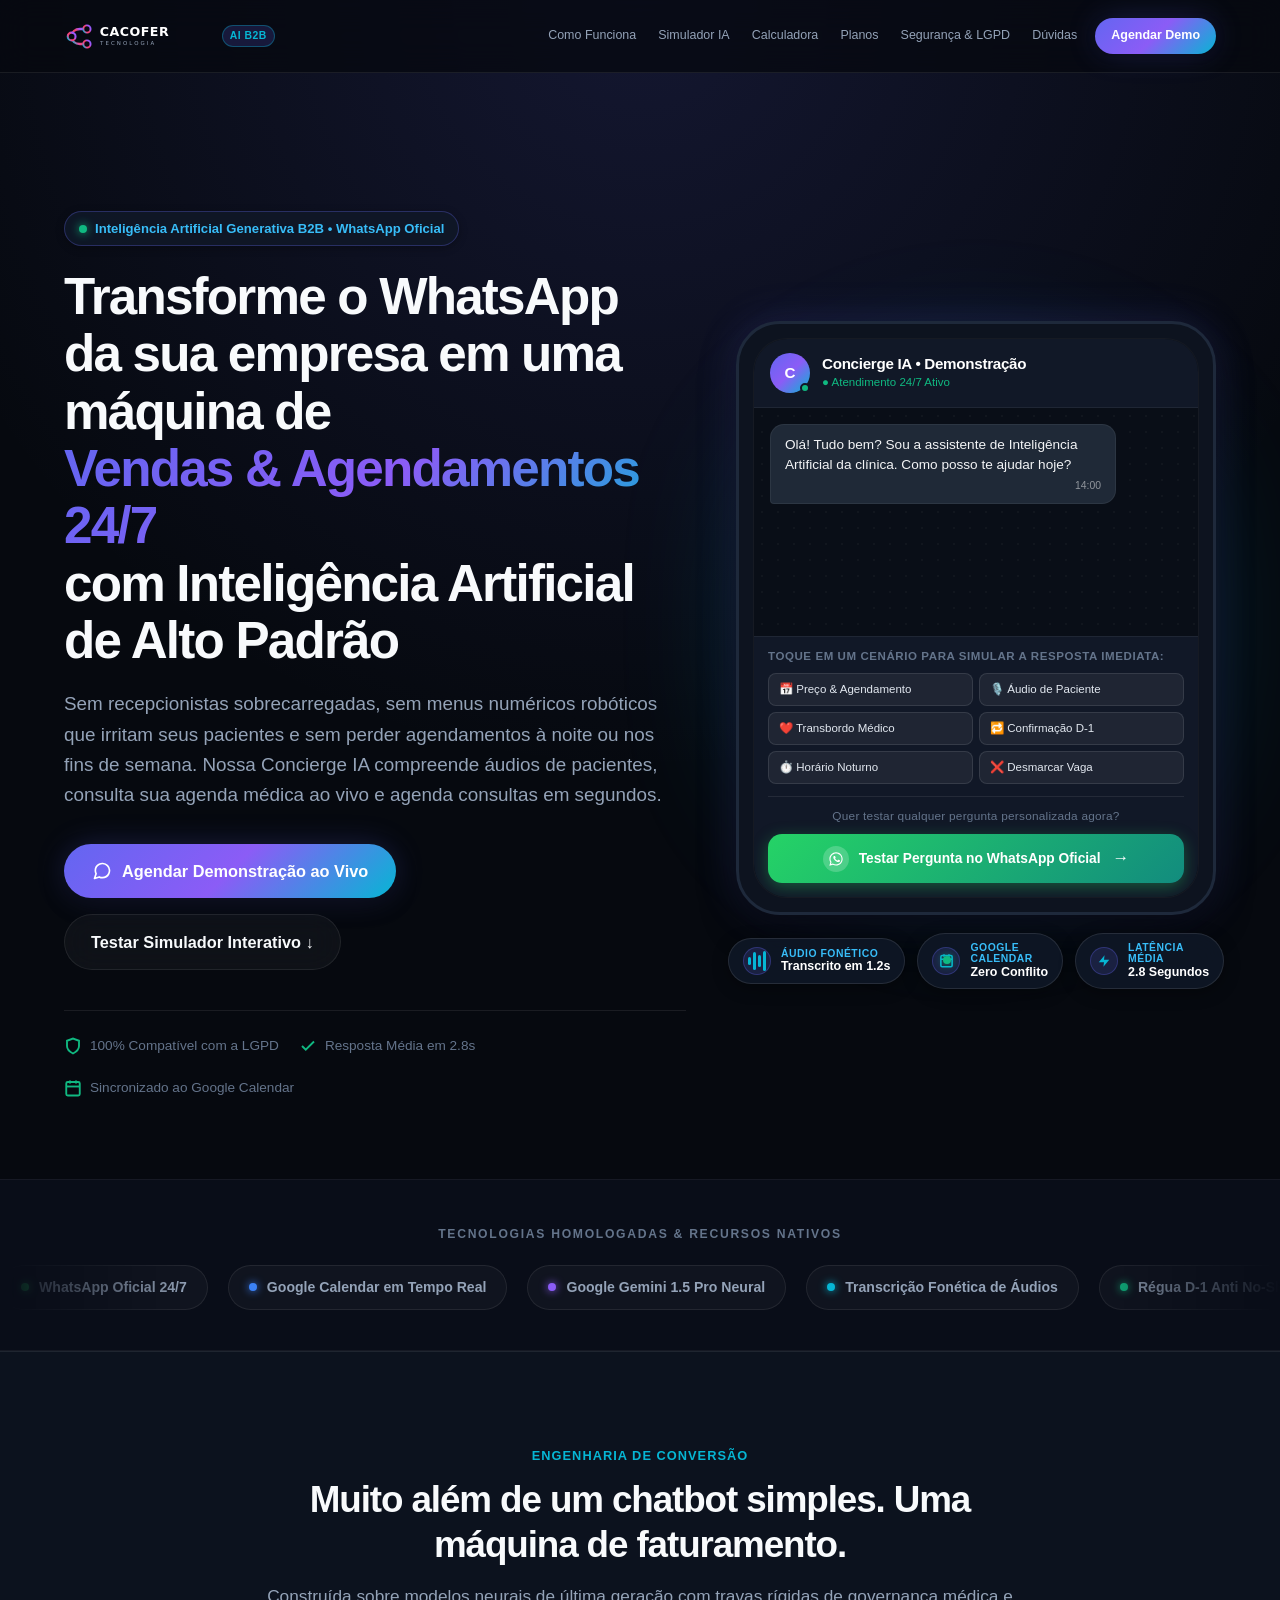
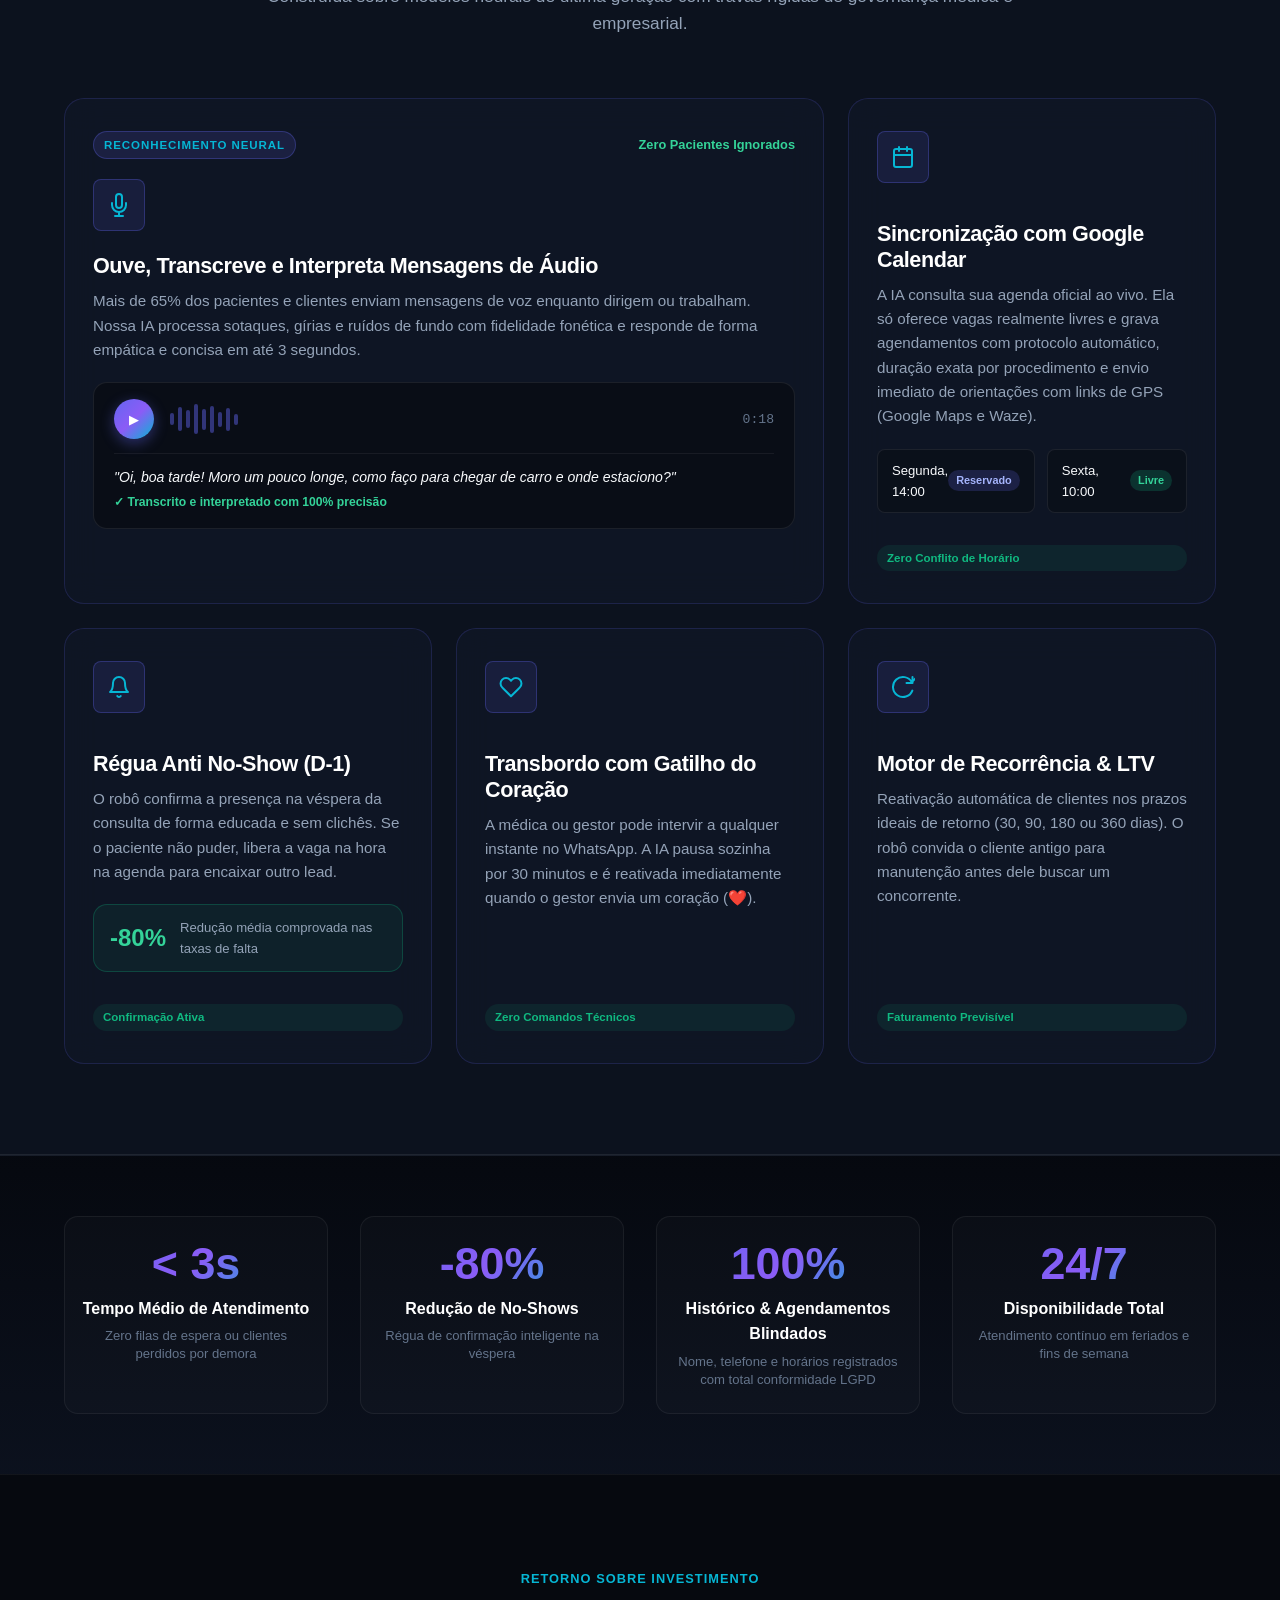
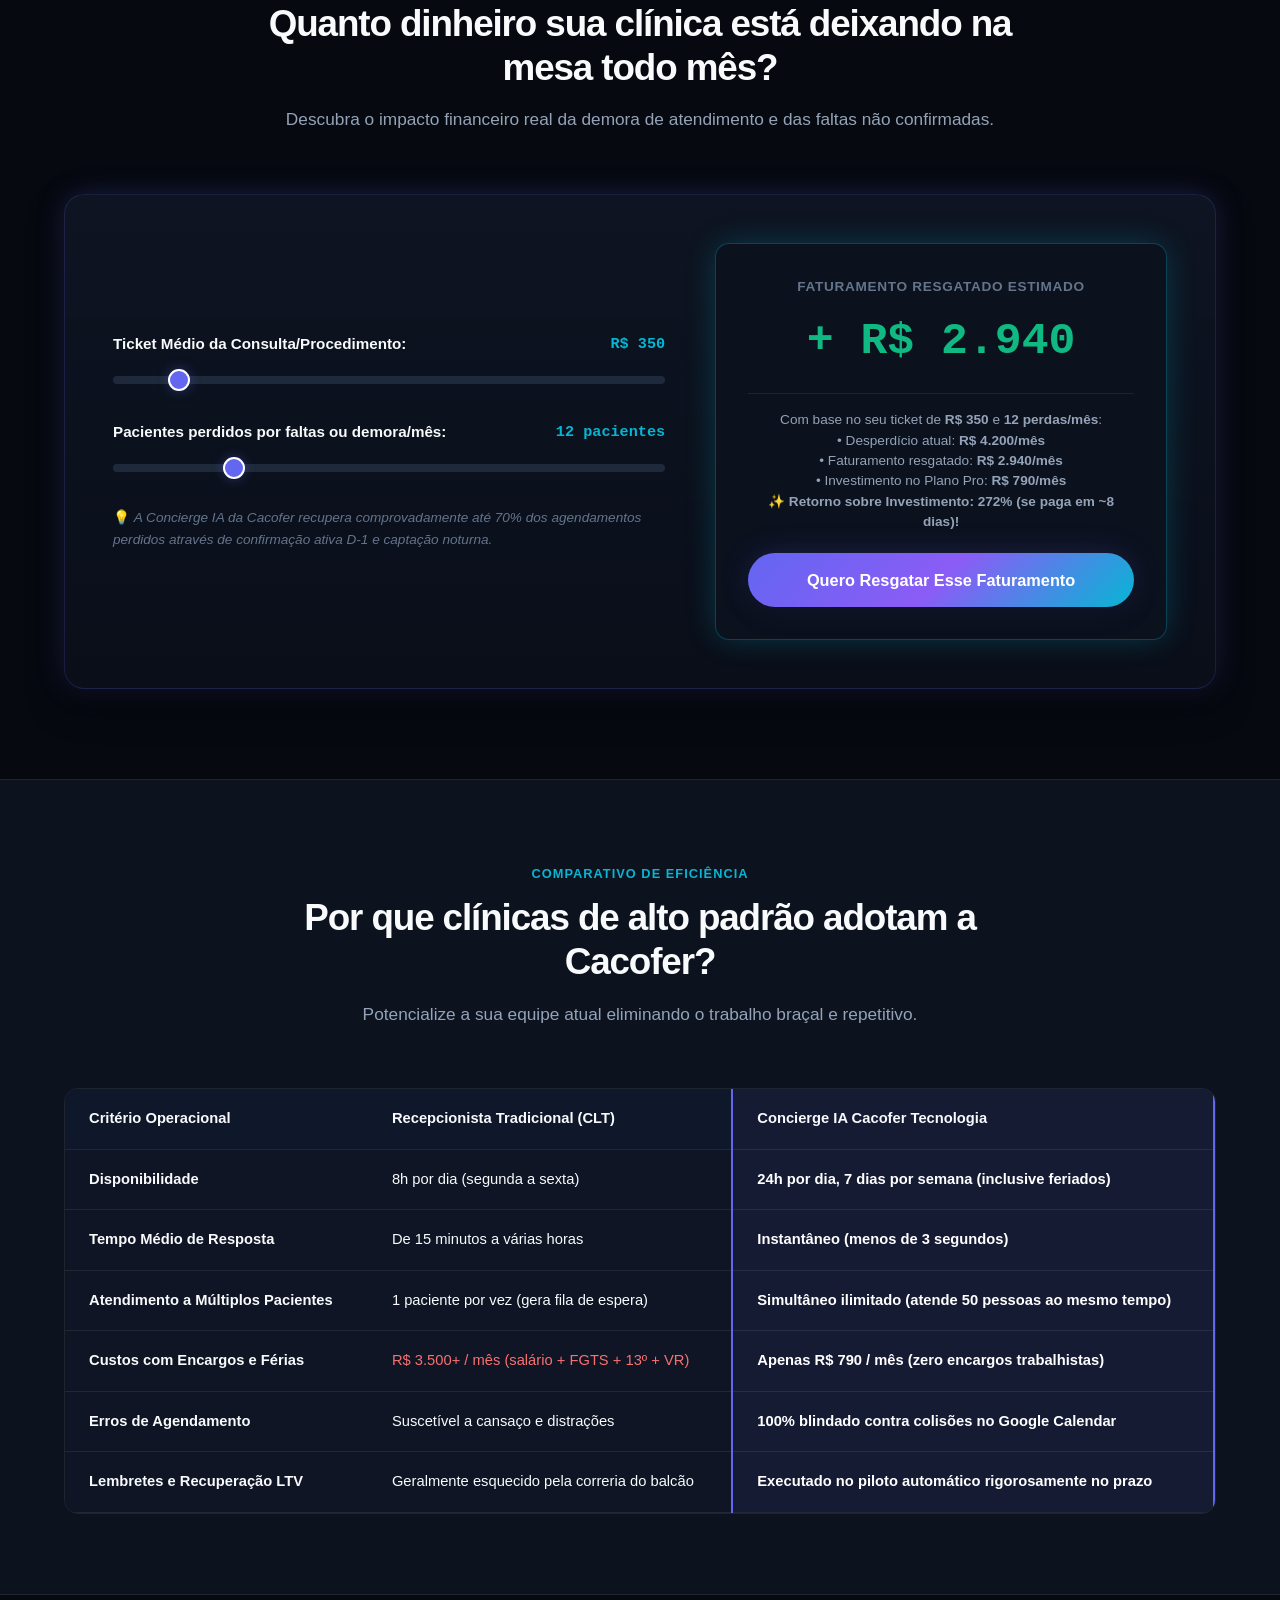
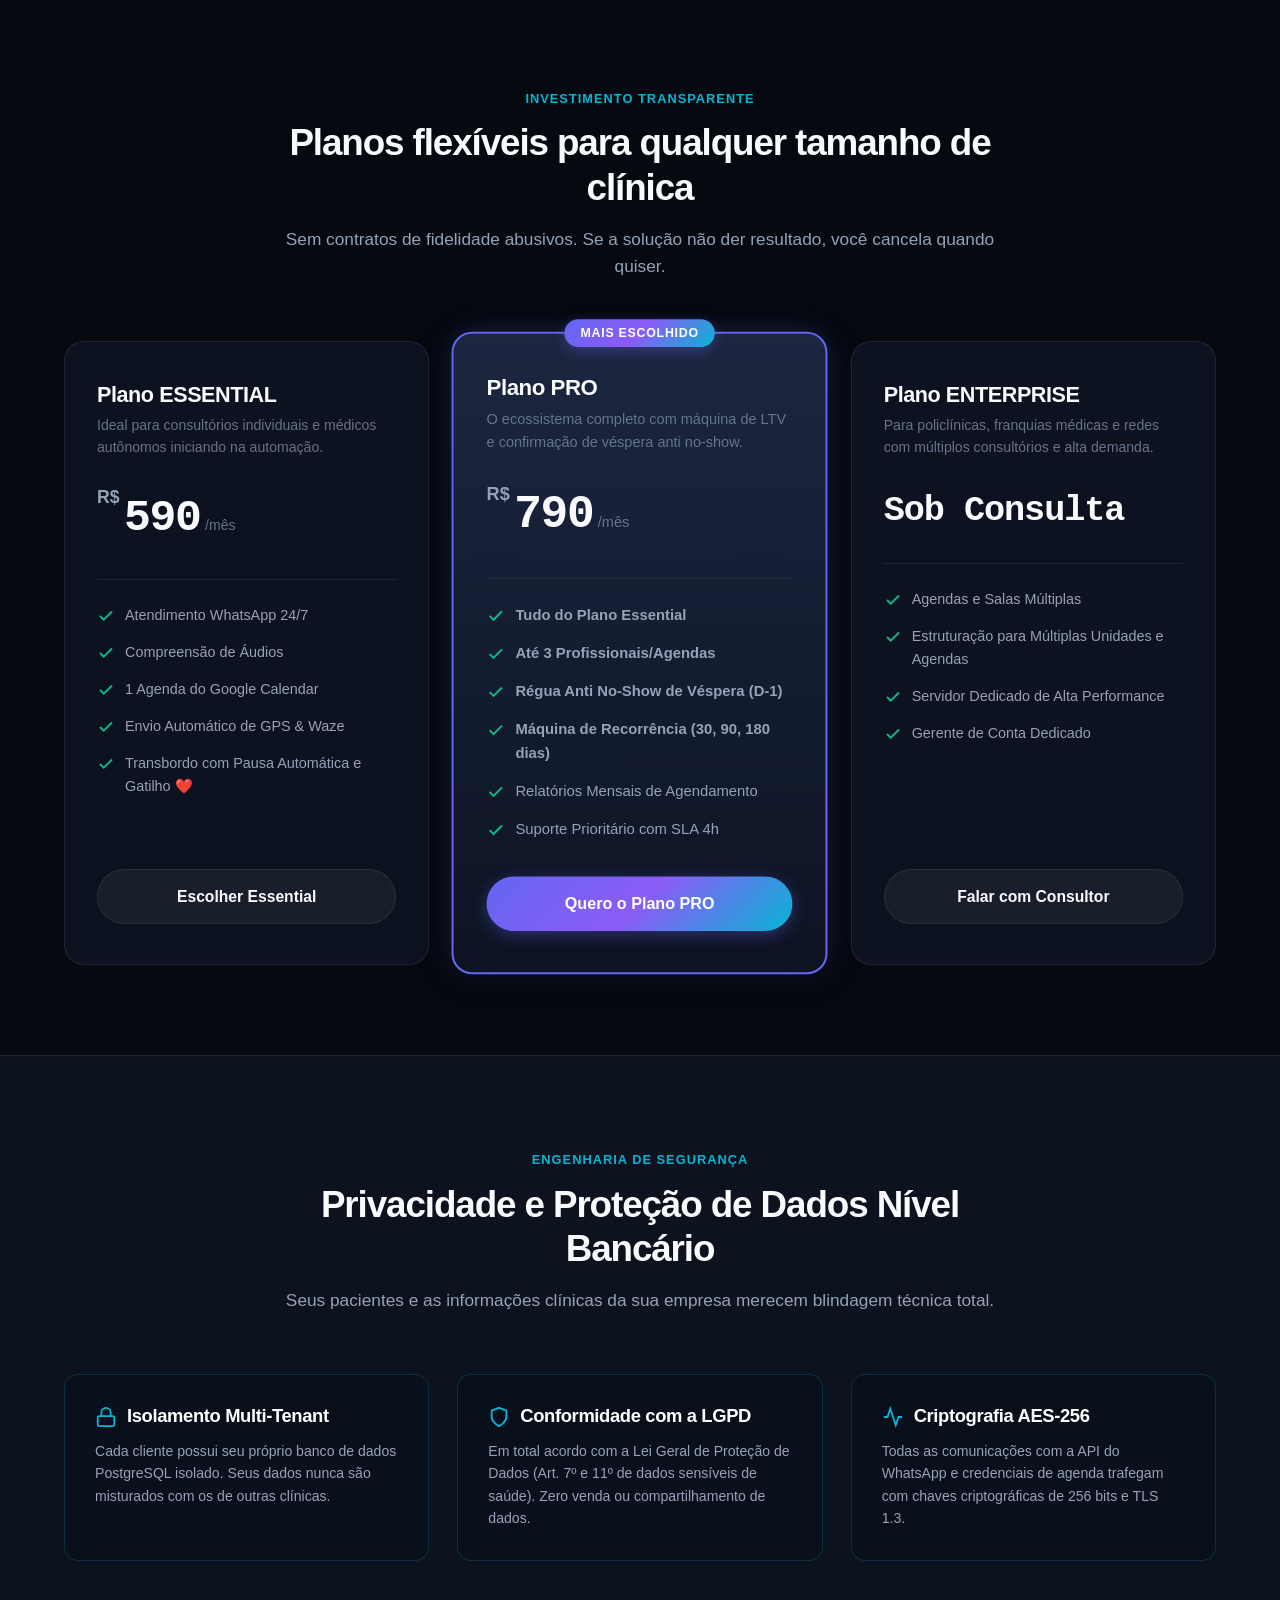
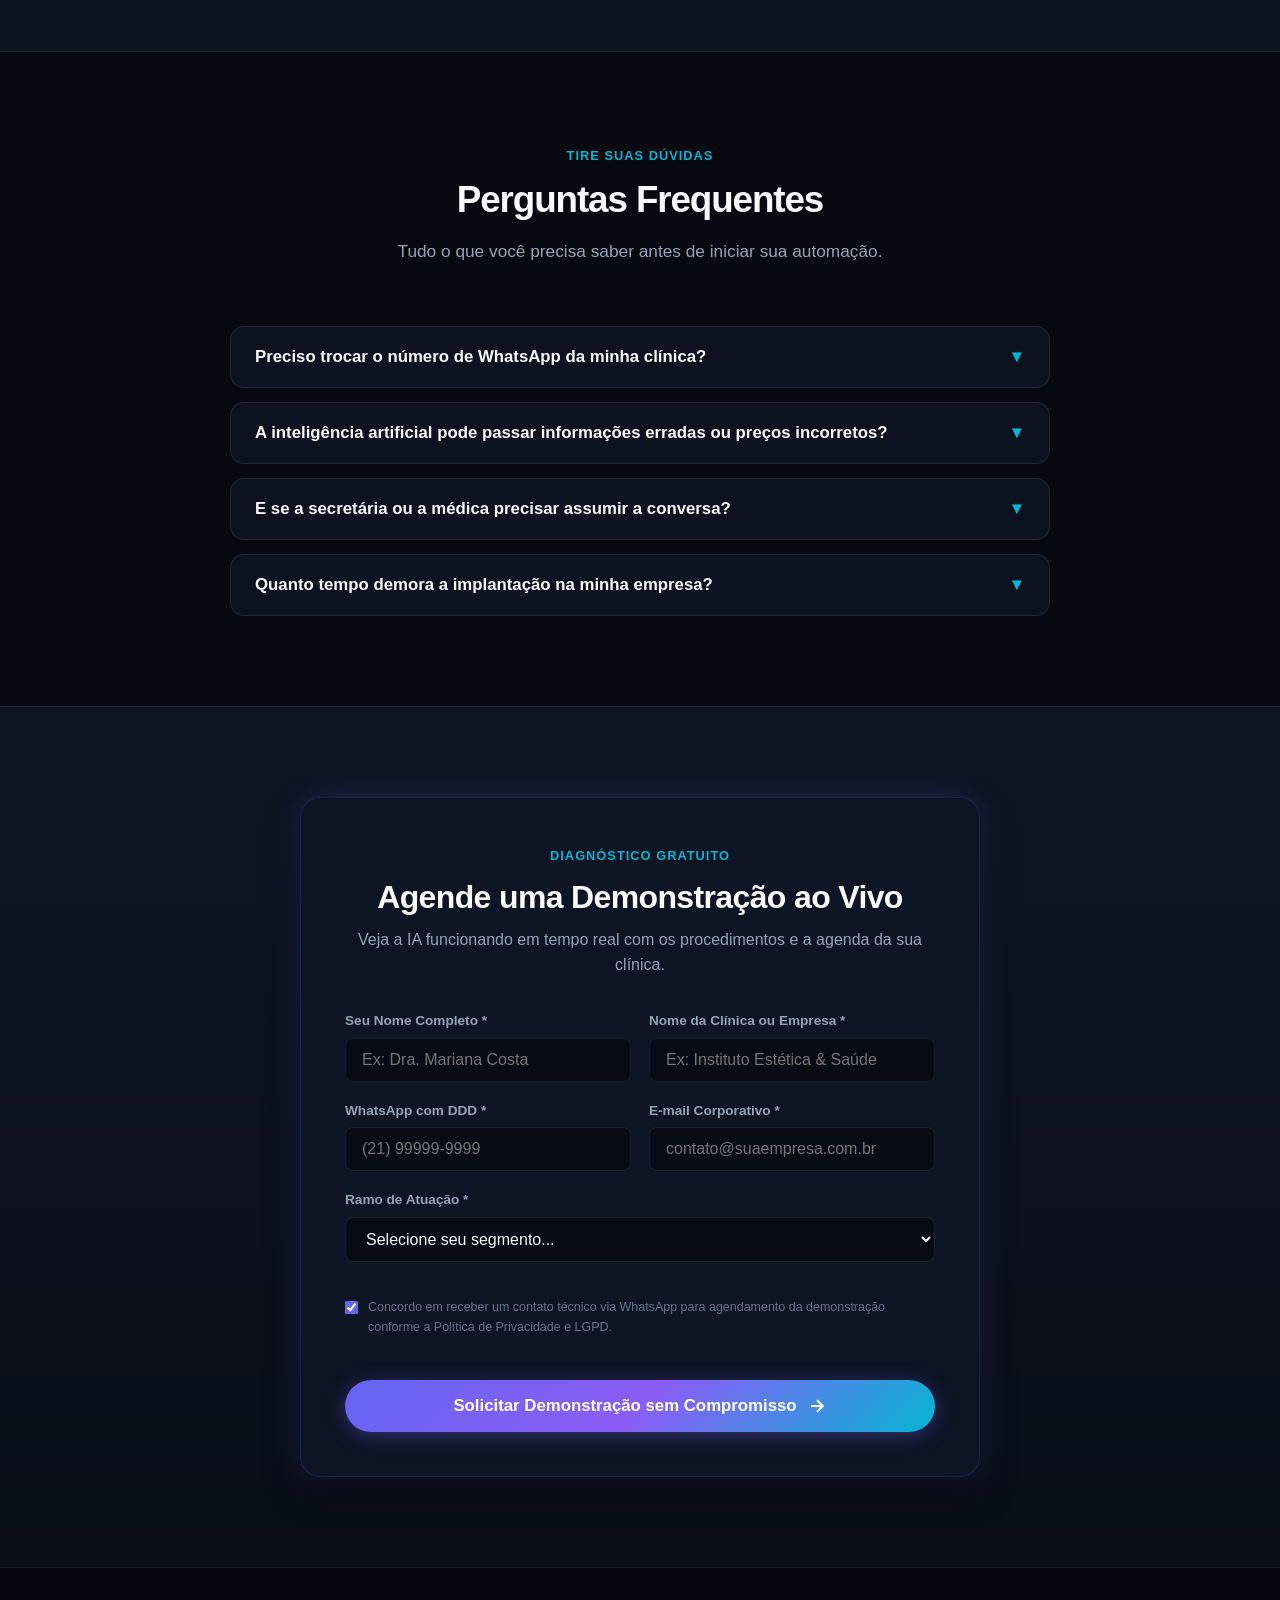
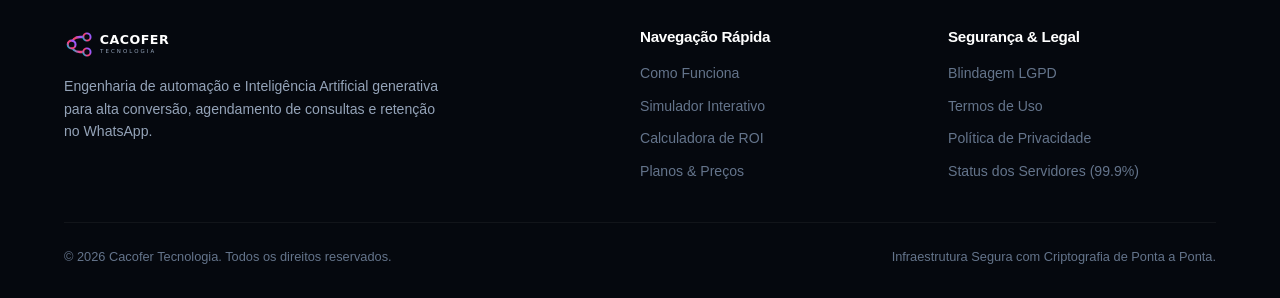
==== commit cecc1c0c: "fix(simulator): remove all doctor names (Dra. Edna/Sofia) and specific addresses from simulator demo" ====
--- a/index.html
+++ b/index.html
@@ -27,7 +27,7 @@
   <link rel="alternate icon" type="image/svg+xml" href="assets/brand/favicon.svg">
 
   <!-- Core Stylesheet -->
-  <link rel="stylesheet" href="css/style.css?v=4.4">
+  <link rel="stylesheet" href="css/style.css?v=4.5">
 </head>
 <body>
 
@@ -123,7 +123,7 @@
                   <span class="avatar-online-dot"></span>
                 </div>
                 <div class="phone-header-info">
-                  <h4>Sofia • Concierge Inteligente</h4>
+                  <h4>Concierge IA • Demonstração</h4>
                   <p>● Atendimento 24/7 Ativo</p>
                 </div>
               </div>
@@ -287,7 +287,7 @@
                   <span class="audio-duration">0:18</span>
                 </div>
                 <div class="audio-transcription-preview" id="audioTranscript">
-                  <em>"Oi Sofia, moro longe, como faço para chegar de carro e onde estaciono?"</em>
+                  <em>"Oi, boa tarde! Moro um pouco longe, como faço para chegar de carro e onde estaciono?"</em>
                   <span class="transcription-status">✓ Transcrito e interpretado com 100% precisão</span>
                 </div>
               </div>
@@ -775,6 +775,6 @@
   </footer>
 
   <!-- Core App Logic -->
-  <script src="js/app.js?v=4.4"></script>
+  <script src="js/app.js?v=4.5"></script>
 </body>
 </html>
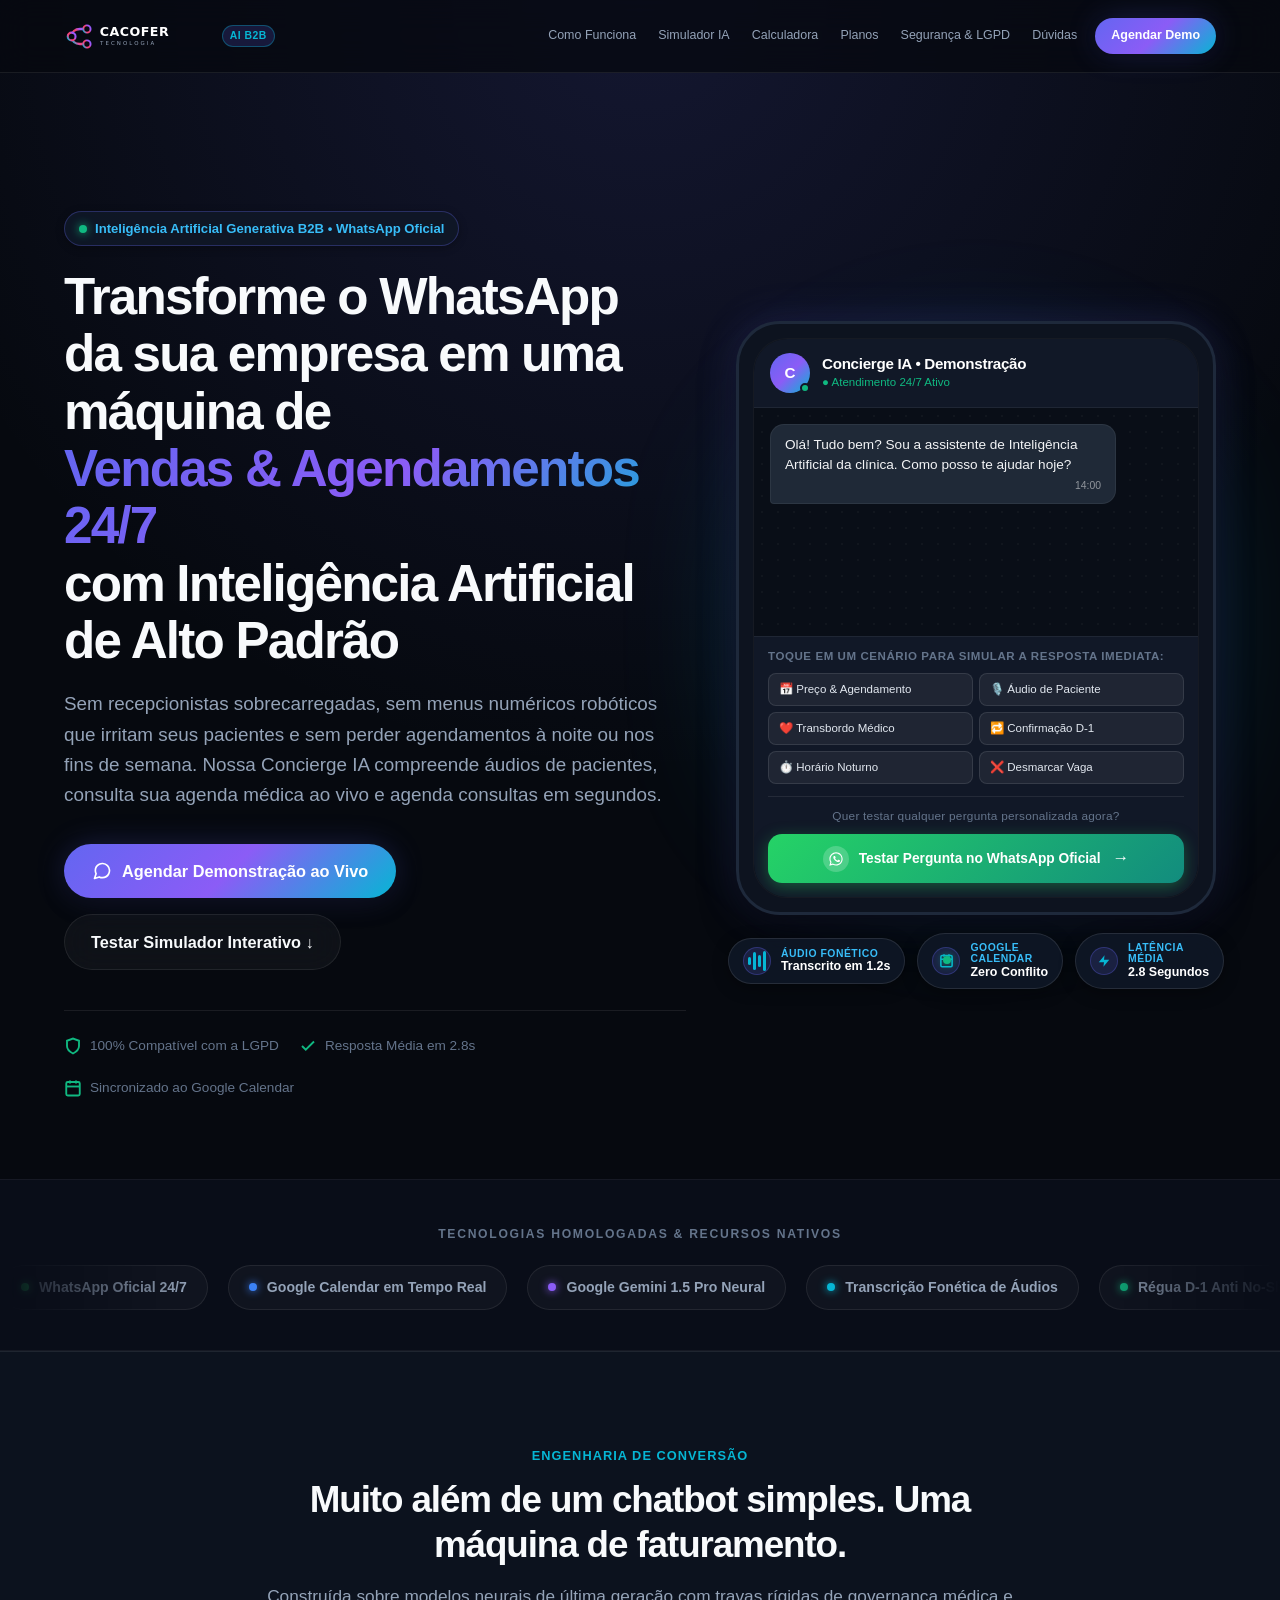
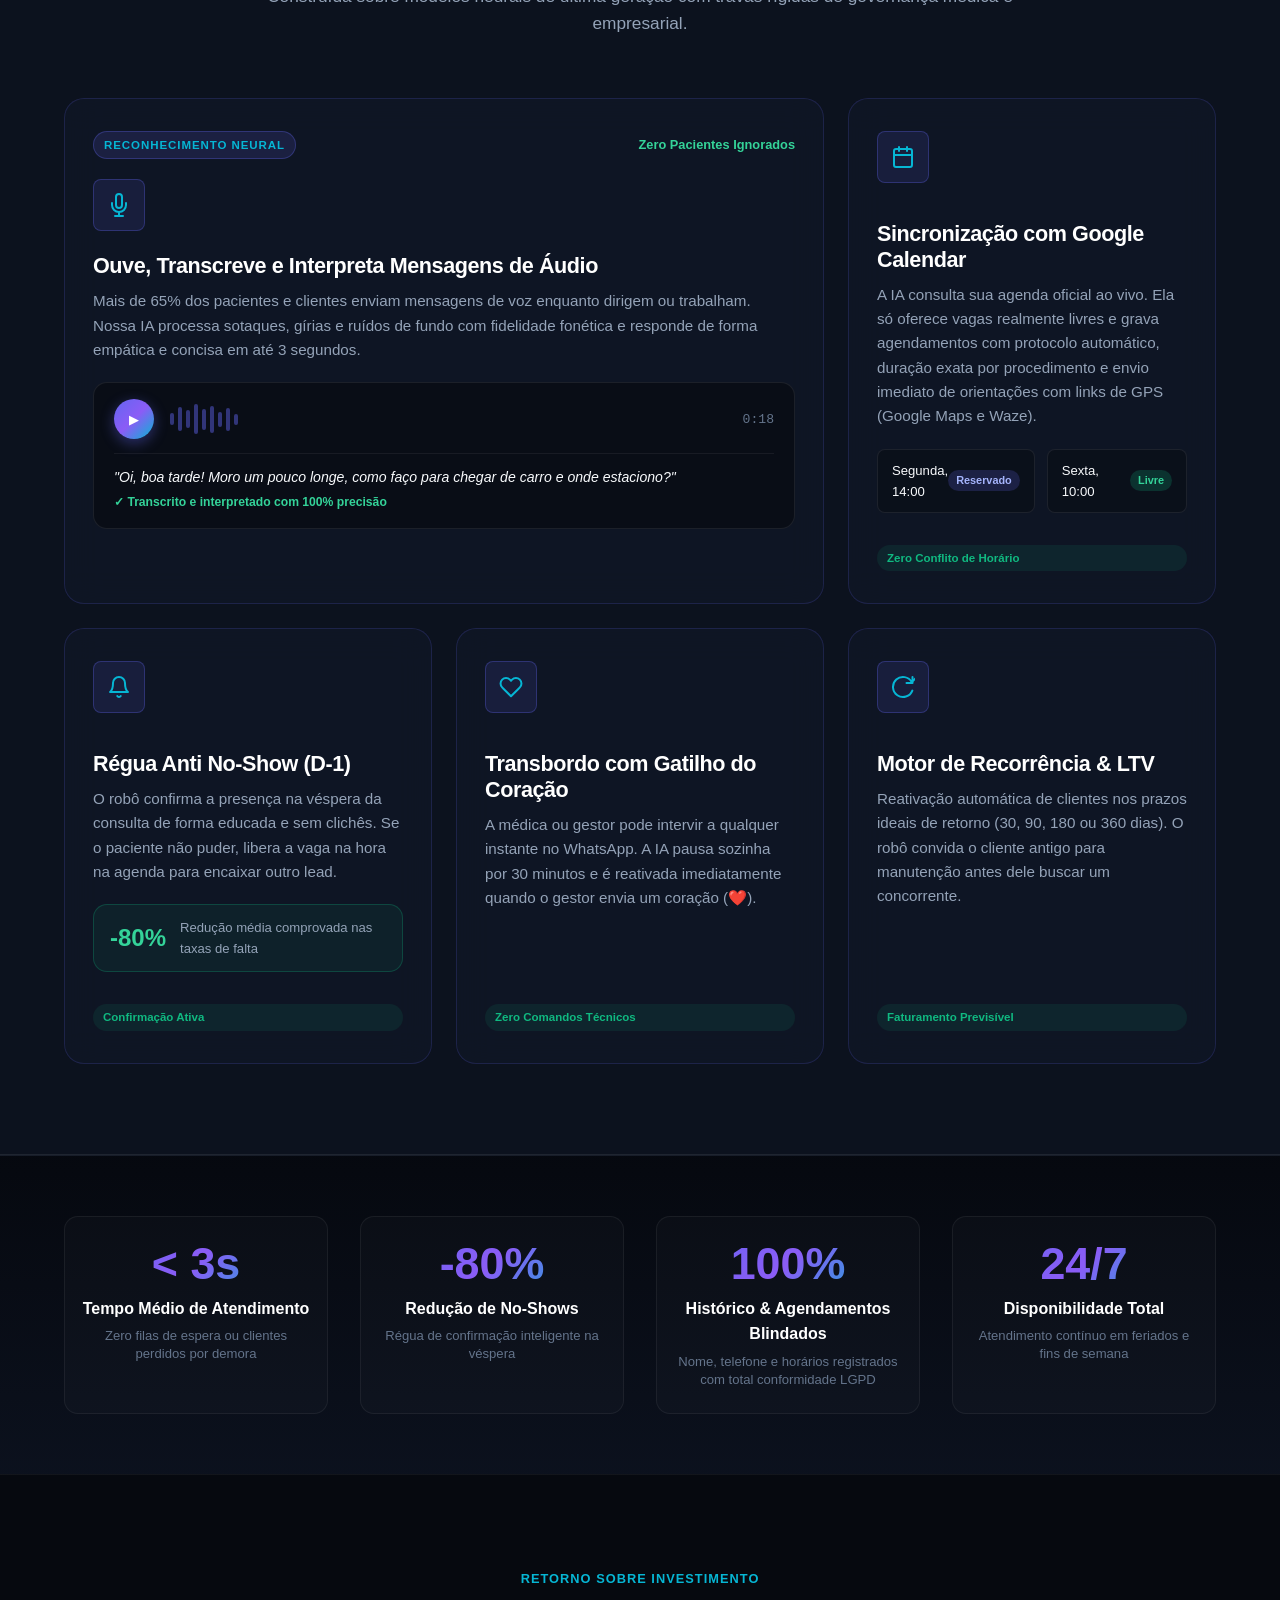
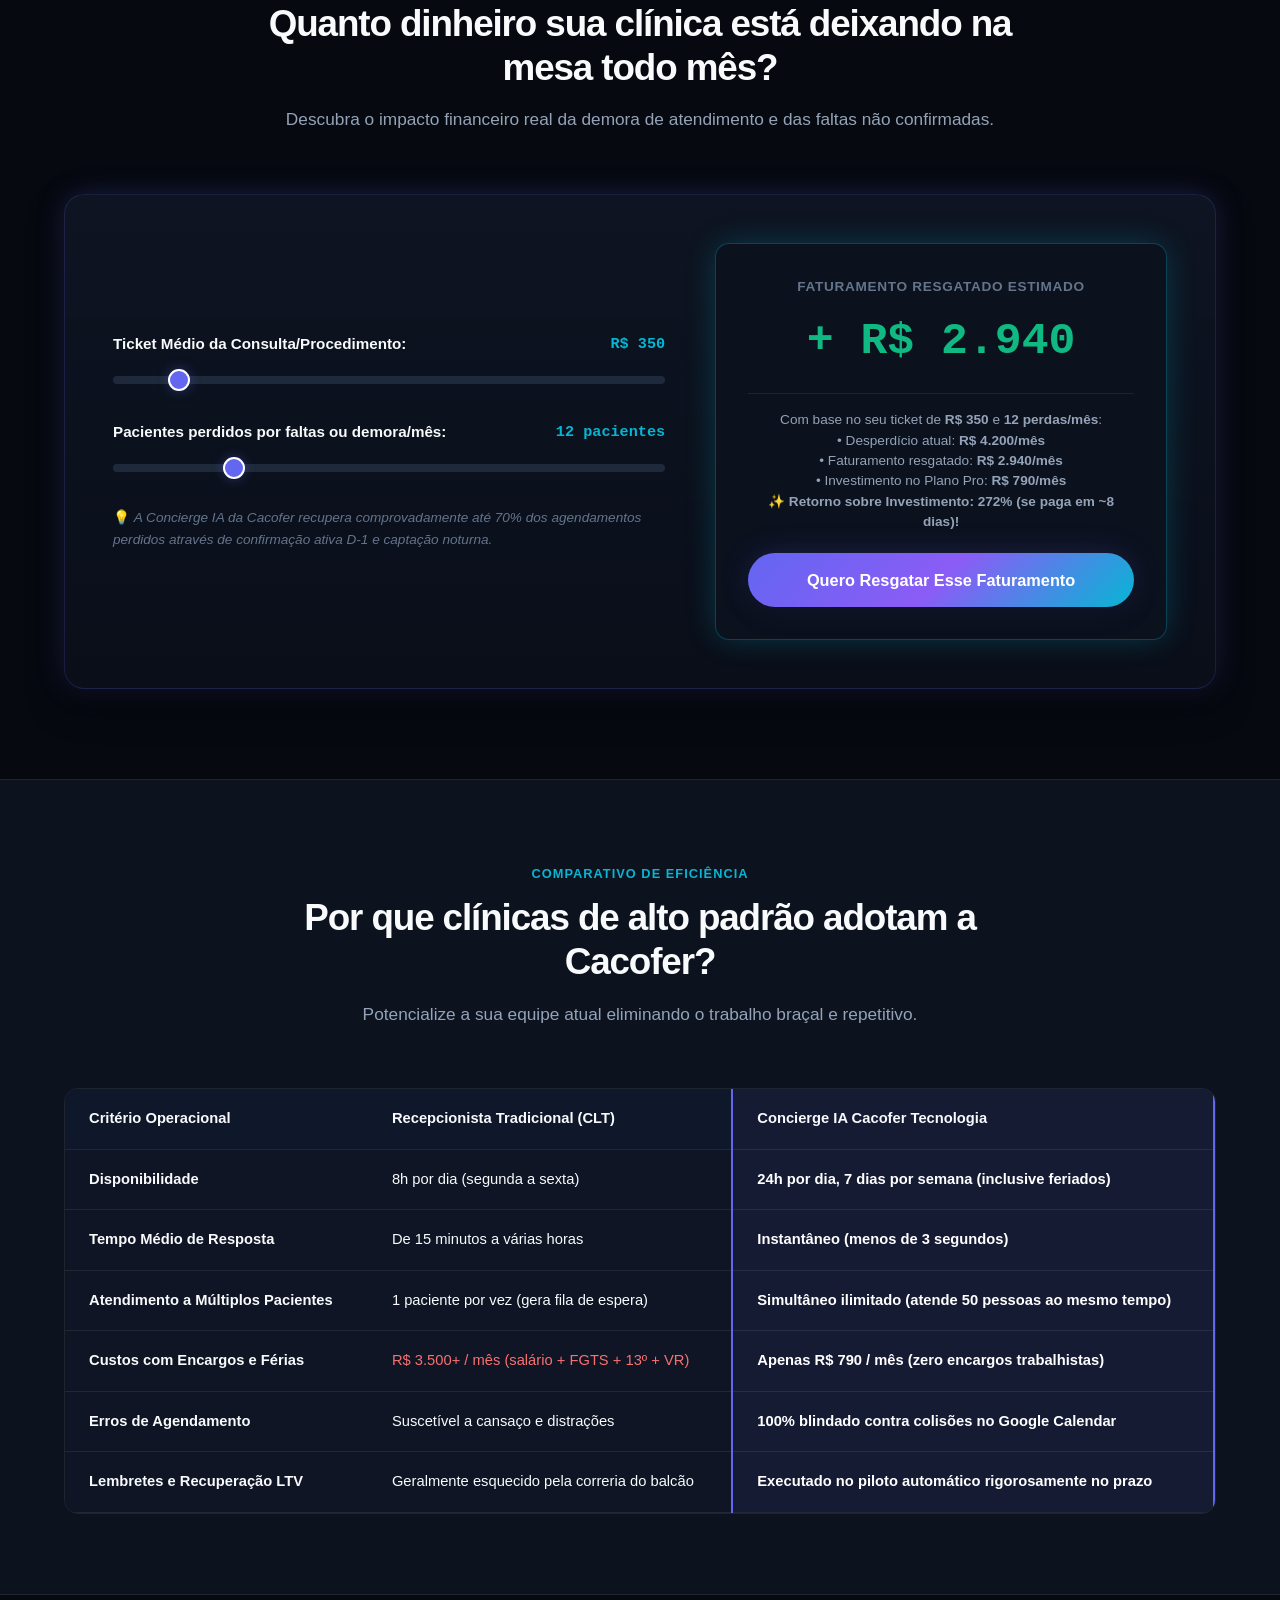
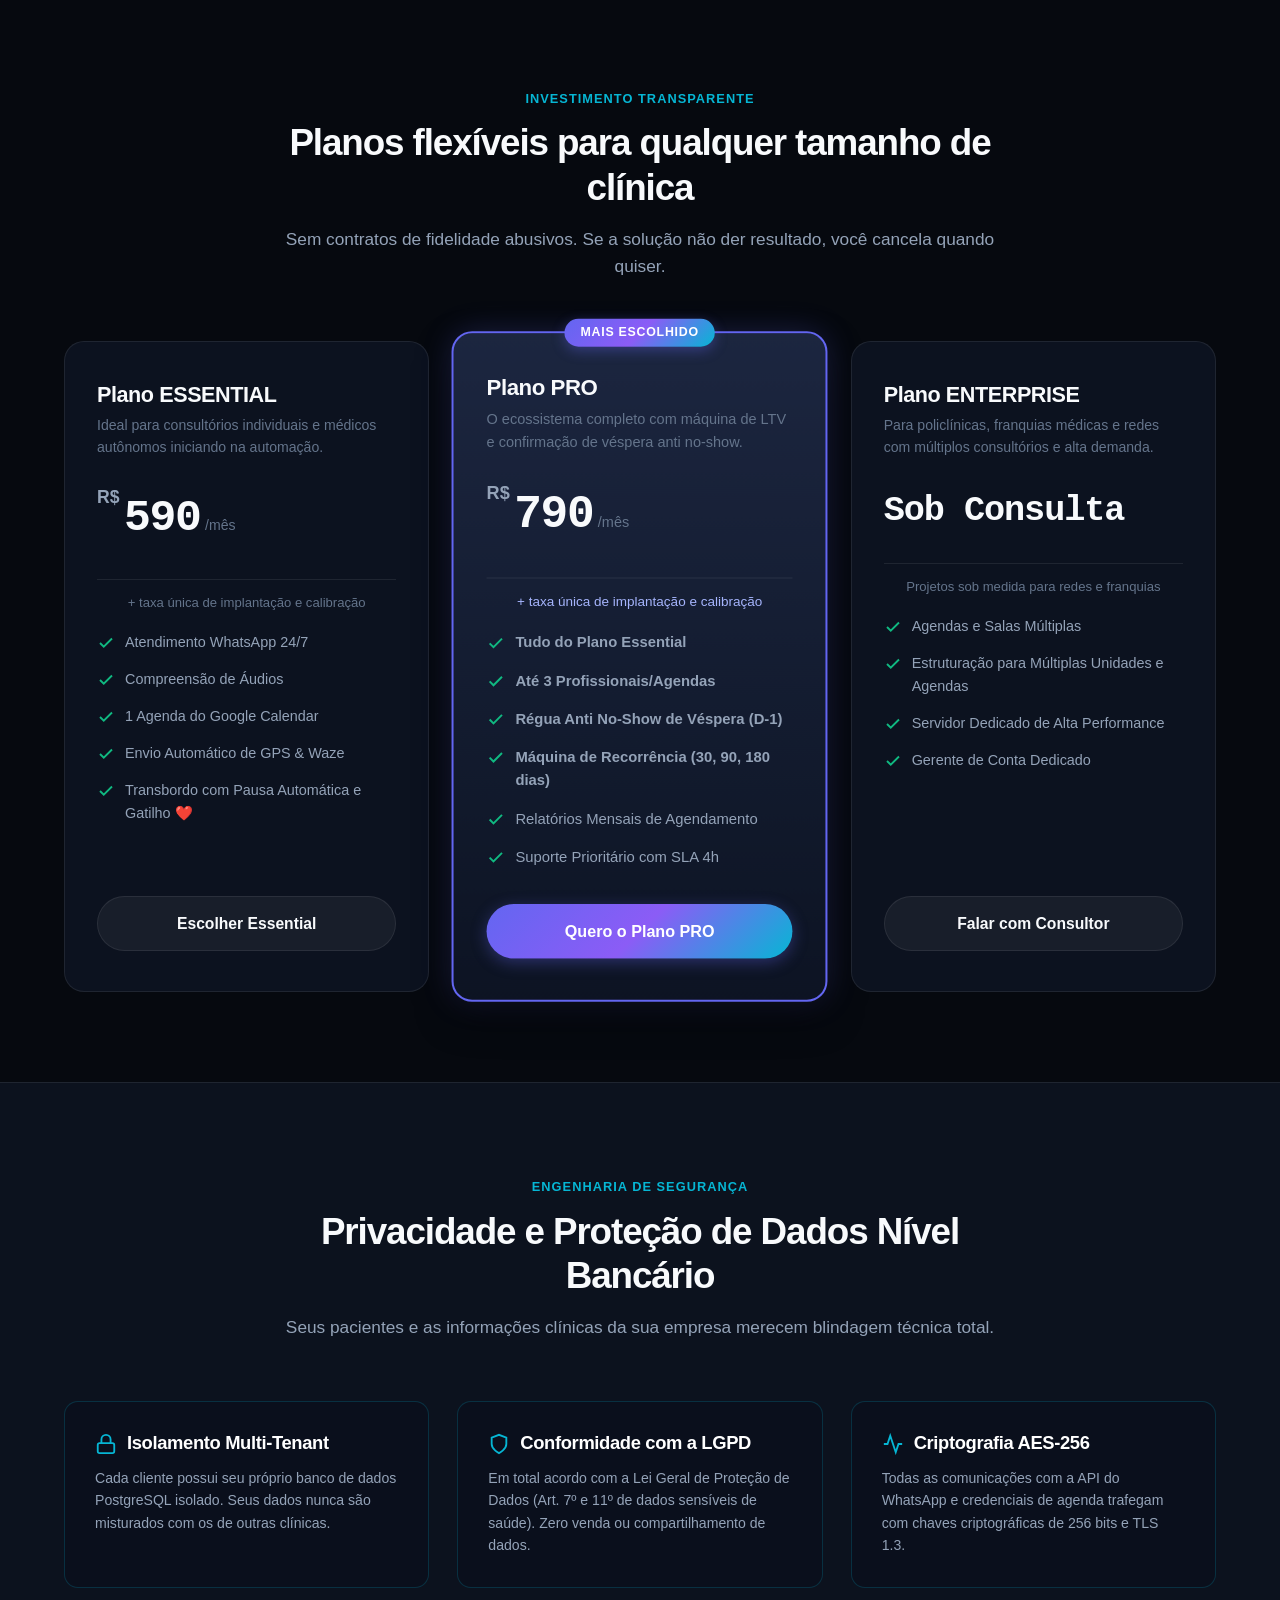
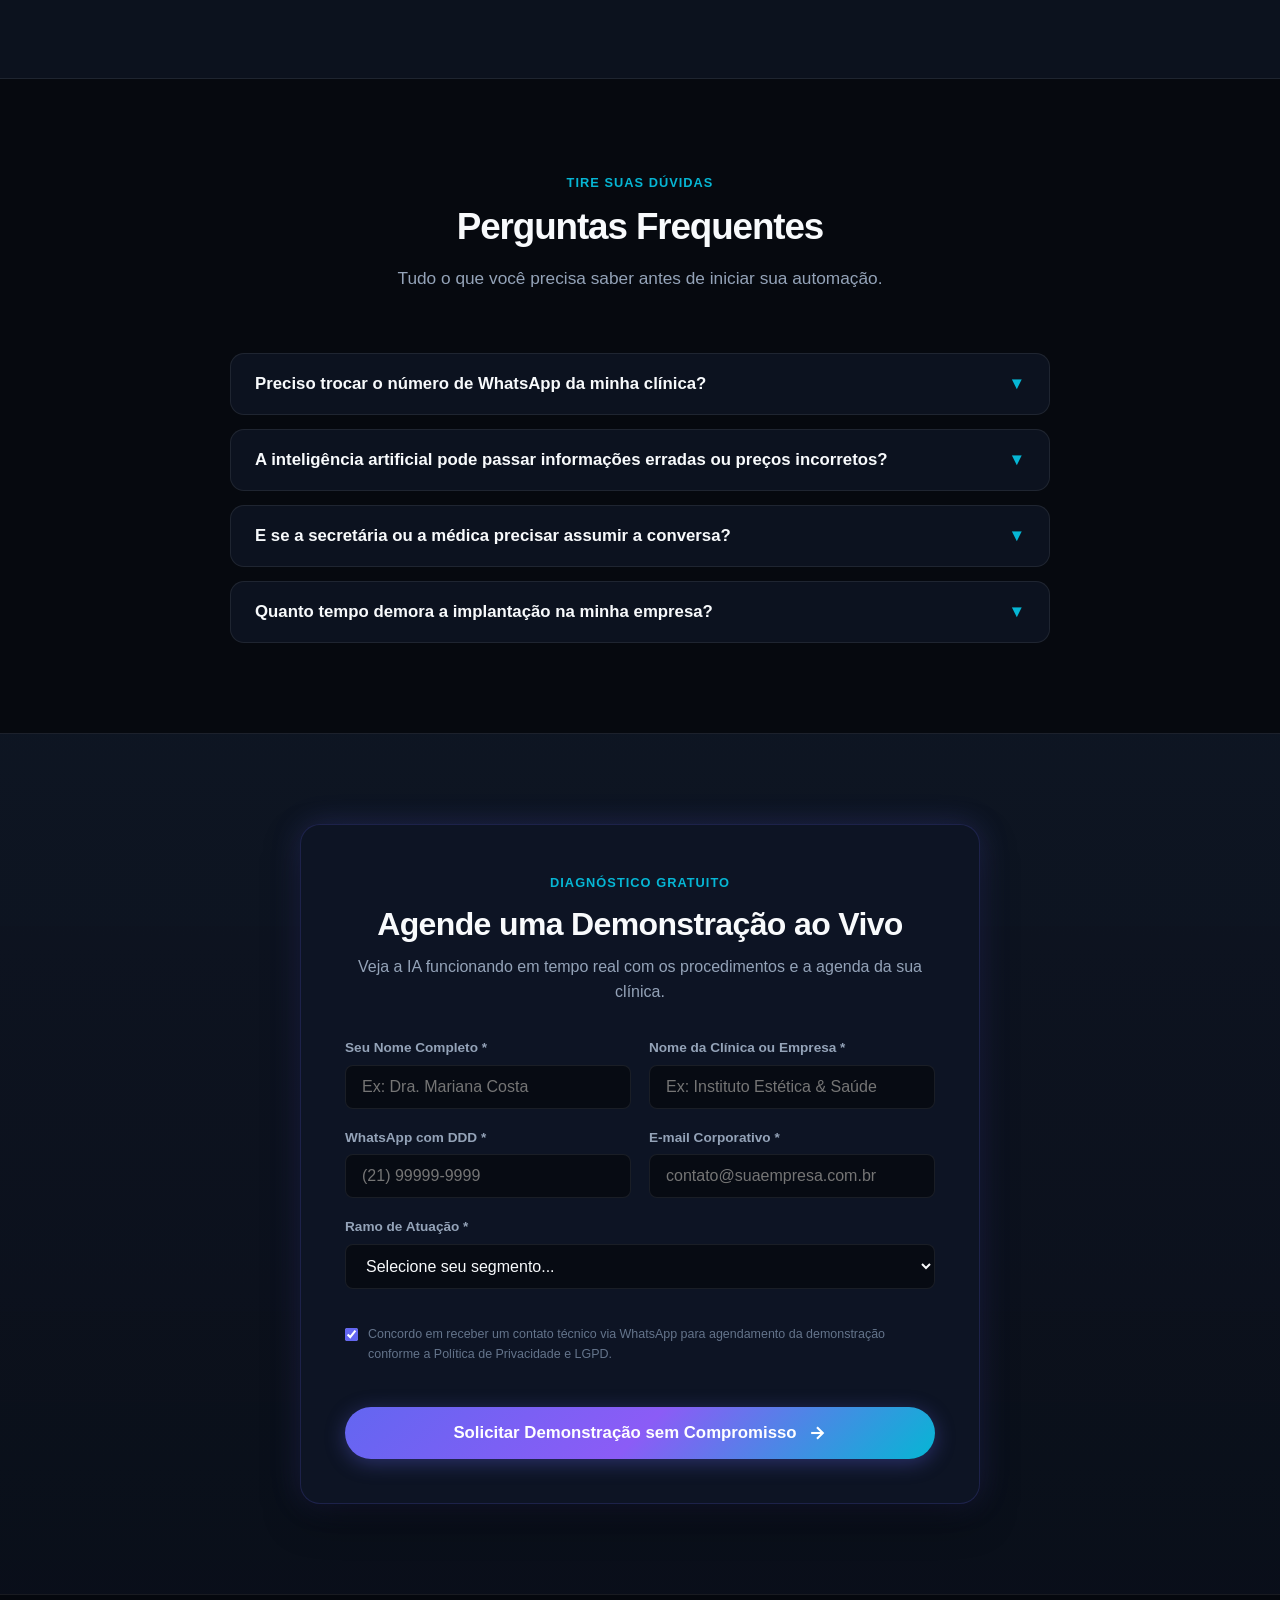
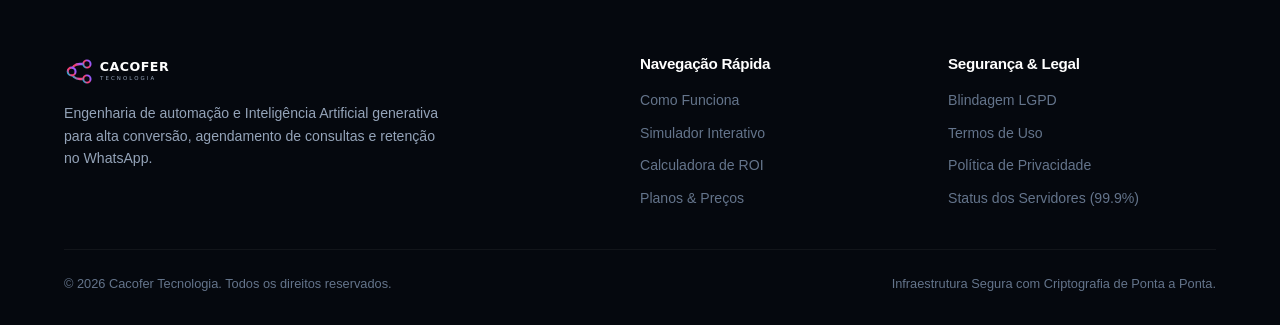
==== commit 239bd344: "feat(pricing): add subtle setup fee note on pricing cards" ====
--- a/index.html
+++ b/index.html
@@ -511,6 +511,7 @@
               <span class="price-amount">590</span>
               <span class="price-period">/mês</span>
             </div>
+            <div class="plan-setup-note" style="font-size: 0.82rem; color: var(--text-muted); margin-top: -12px; margin-bottom: 18px; text-align: center;">+ taxa única de implantação e calibração</div>
             <ul class="plan-features-list">
               <li><svg width="18" height="18" viewBox="0 0 24 24" fill="none" stroke="currentColor" stroke-width="2.5"><polyline points="20 6 9 17 4 12"/></svg>Atendimento WhatsApp 24/7</li>
               <li><svg width="18" height="18" viewBox="0 0 24 24" fill="none" stroke="currentColor" stroke-width="2.5"><polyline points="20 6 9 17 4 12"/></svg>Compreensão de Áudios</li>
@@ -531,6 +532,7 @@
               <span class="price-amount">790</span>
               <span class="price-period">/mês</span>
             </div>
+            <div class="plan-setup-note" style="font-size: 0.82rem; color: #a5b4fc; margin-top: -12px; margin-bottom: 18px; text-align: center;">+ taxa única de implantação e calibração</div>
             <ul class="plan-features-list">
               <li><svg width="18" height="18" viewBox="0 0 24 24" fill="none" stroke="currentColor" stroke-width="2.5"><polyline points="20 6 9 17 4 12"/></svg><strong>Tudo do Plano Essential</strong></li>
               <li><svg width="18" height="18" viewBox="0 0 24 24" fill="none" stroke="currentColor" stroke-width="2.5"><polyline points="20 6 9 17 4 12"/></svg><strong>Até 3 Profissionais/Agendas</strong></li>
@@ -549,6 +551,7 @@
             <div class="plan-price-wrap">
               <span class="price-amount" style="font-size: 2.2rem;">Sob Consulta</span>
             </div>
+            <div class="plan-setup-note" style="font-size: 0.82rem; color: var(--text-muted); margin-top: -12px; margin-bottom: 18px; text-align: center;">Projetos sob medida para redes e franquias</div>
             <ul class="plan-features-list">
               <li><svg width="18" height="18" viewBox="0 0 24 24" fill="none" stroke="currentColor" stroke-width="2.5"><polyline points="20 6 9 17 4 12"/></svg>Agendas e Salas Múltiplas</li>
               <li><svg width="18" height="18" viewBox="0 0 24 24" fill="none" stroke="currentColor" stroke-width="2.5"><polyline points="20 6 9 17 4 12"/></svg>Estruturação para Múltiplas Unidades e Agendas</li>
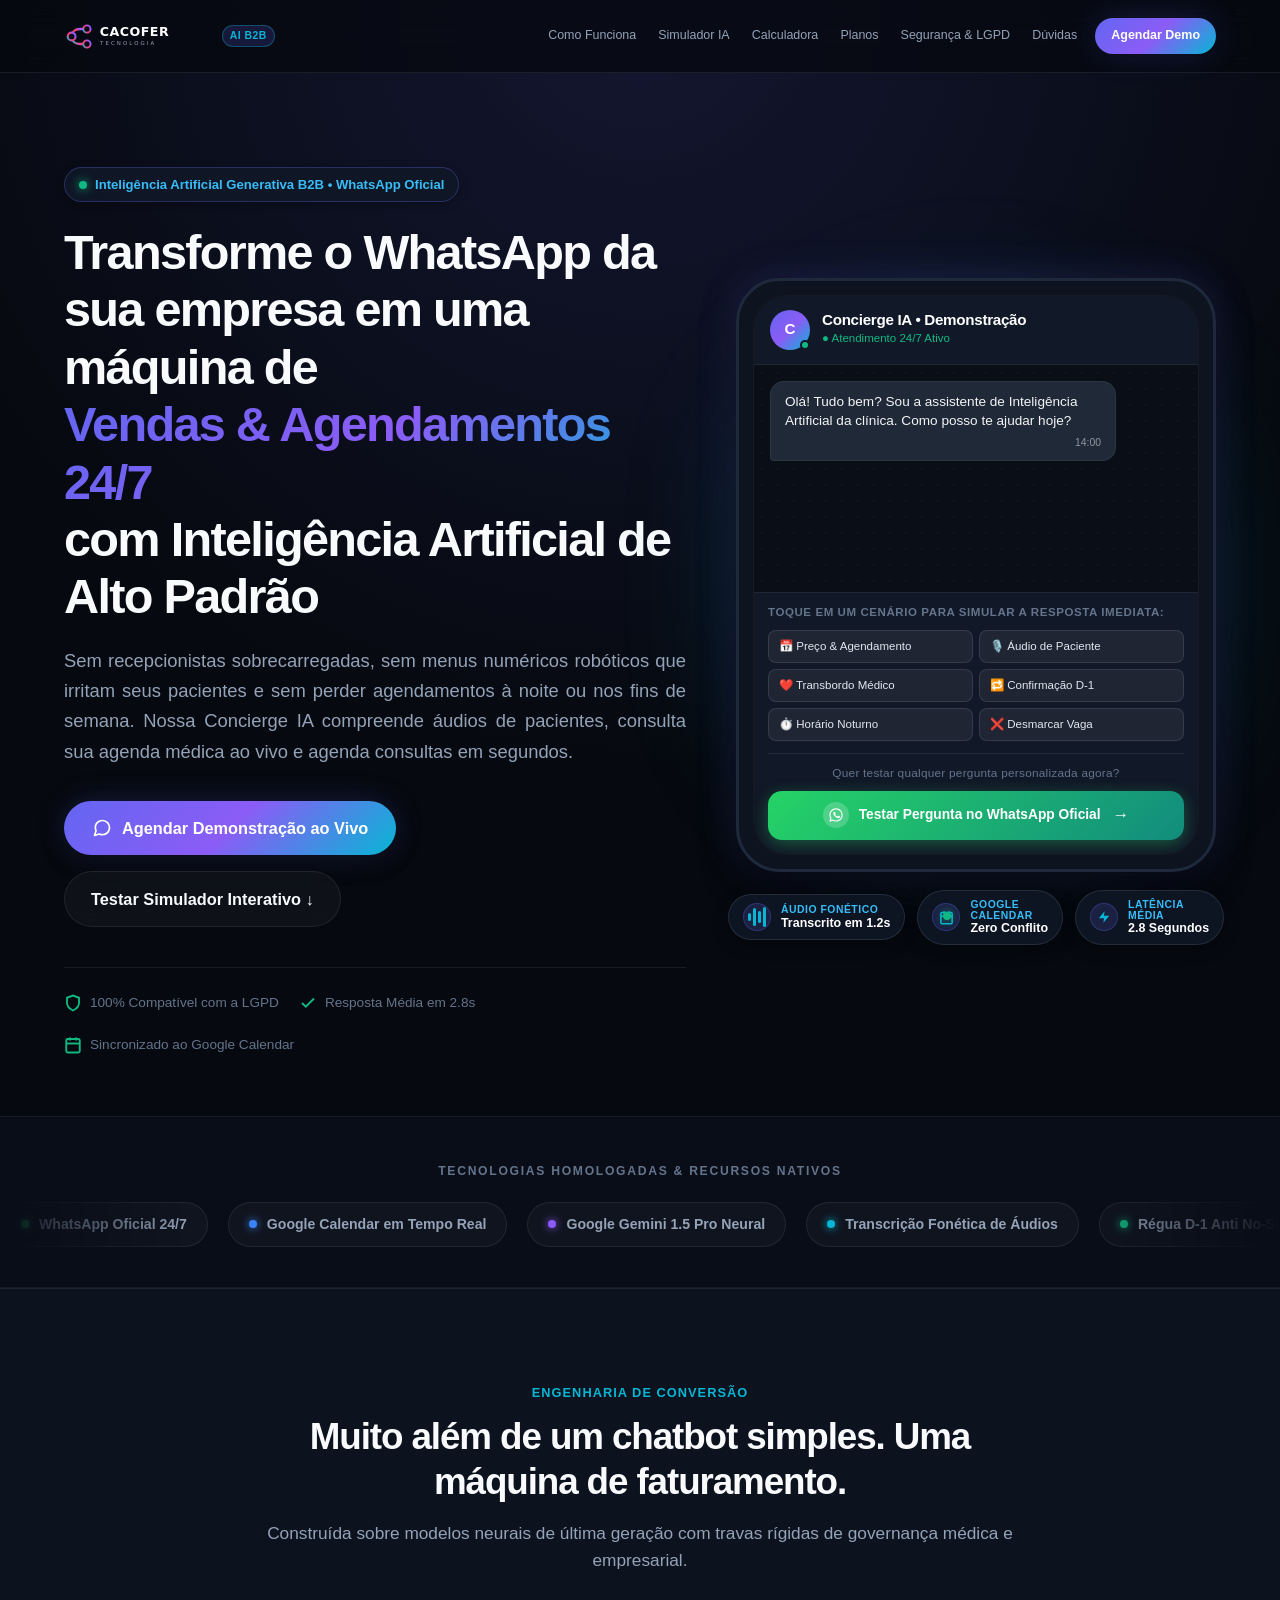
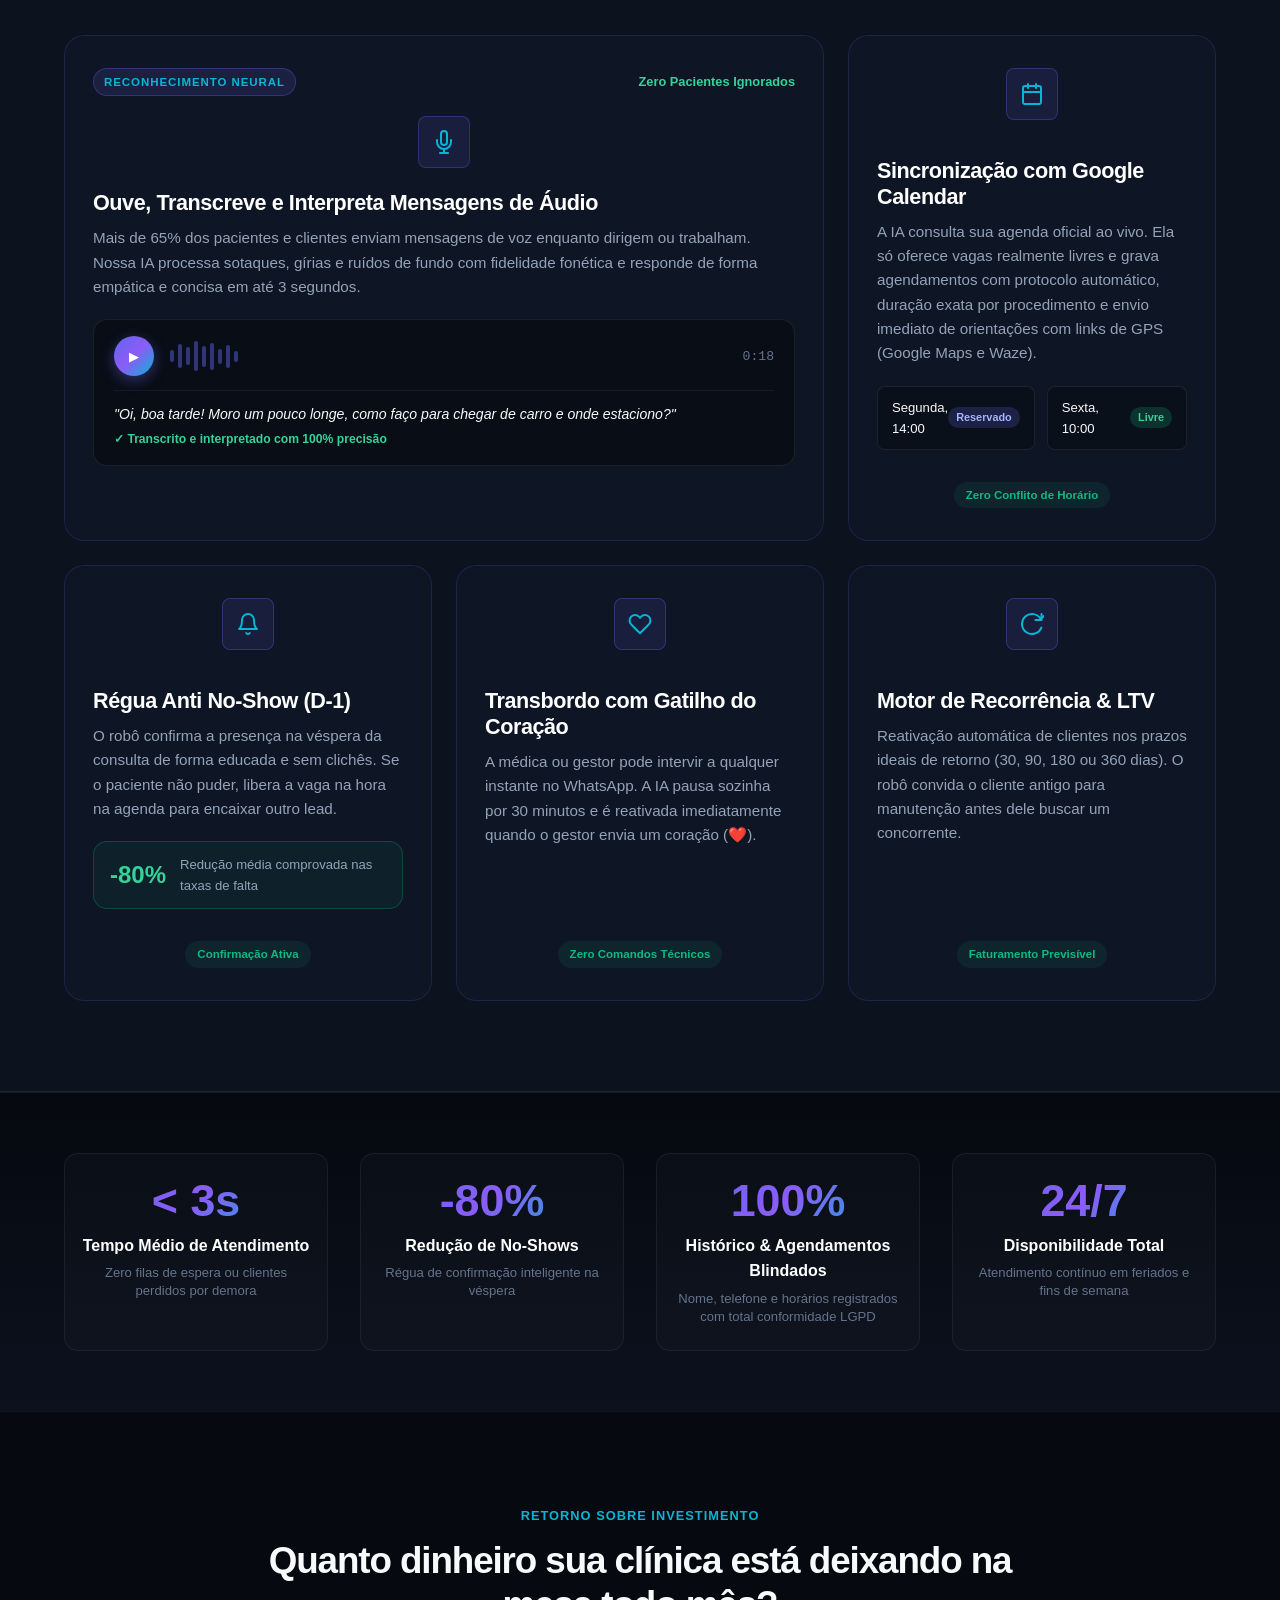
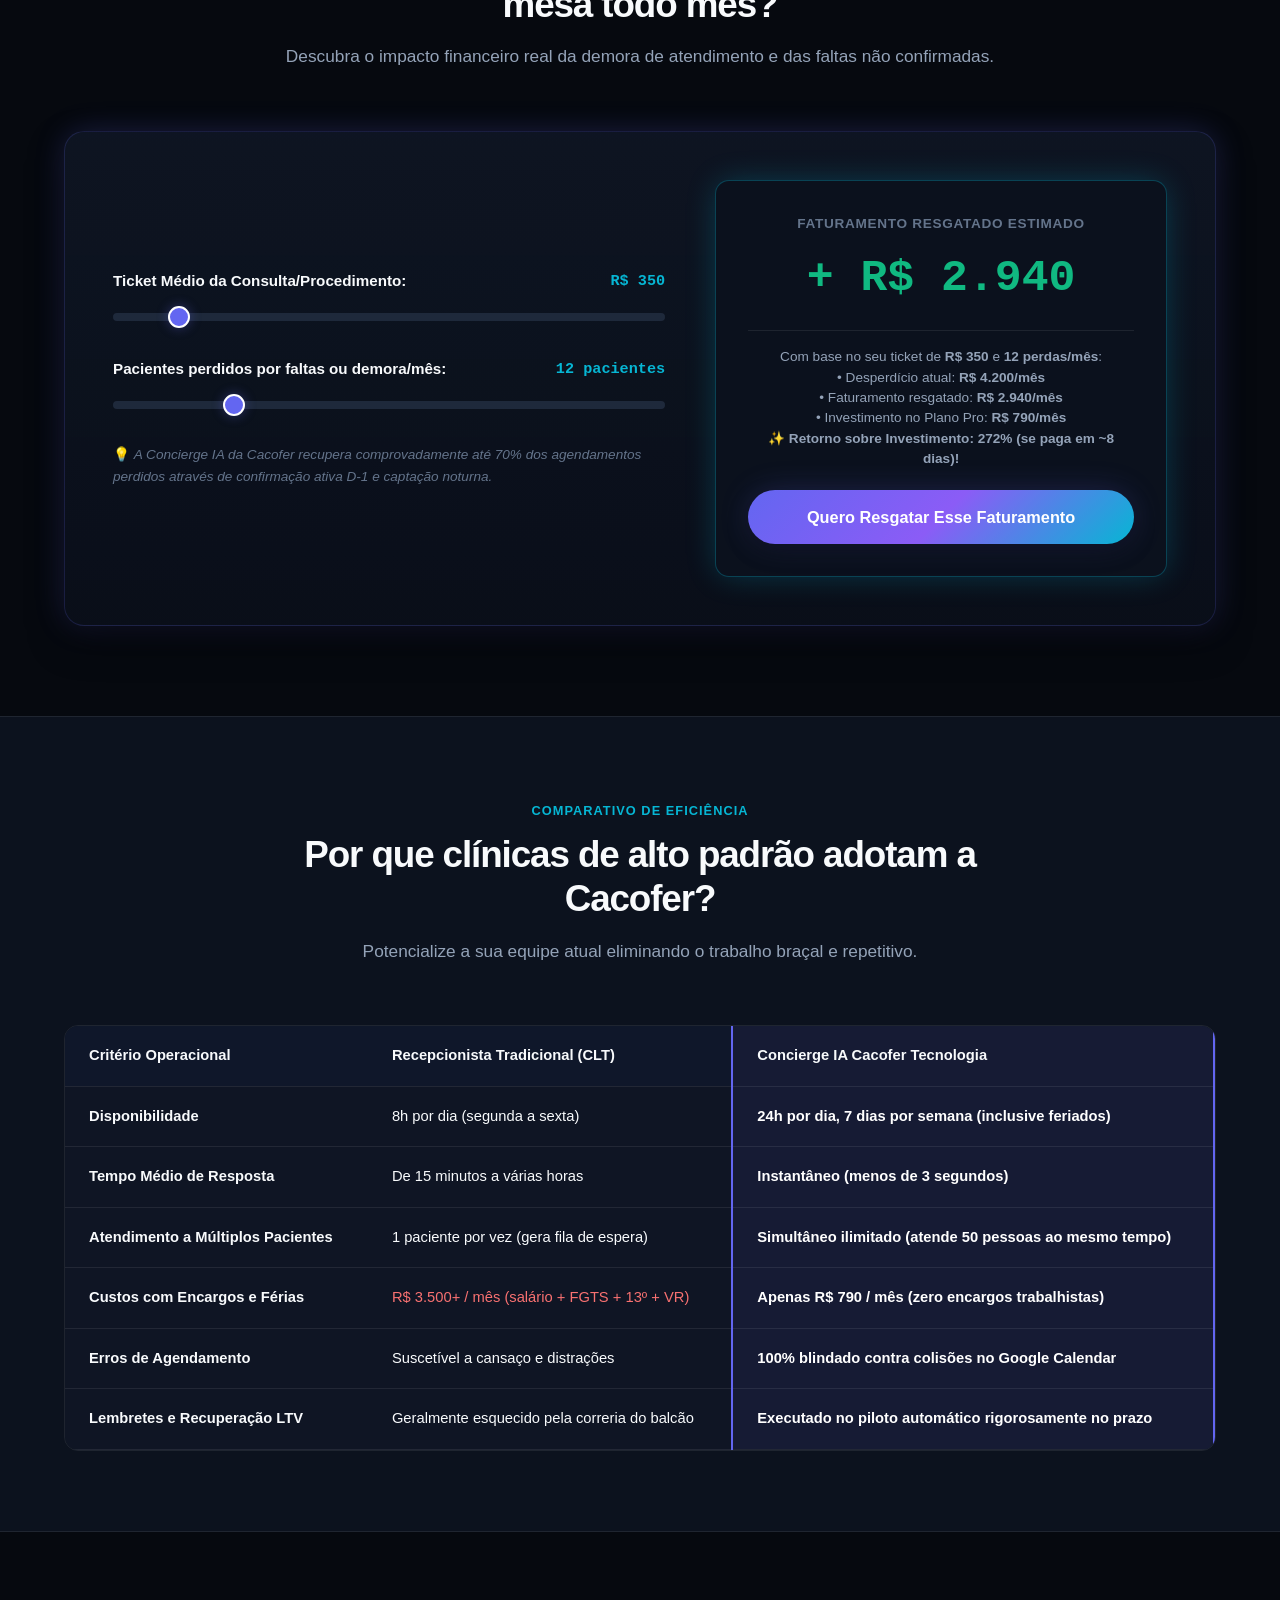
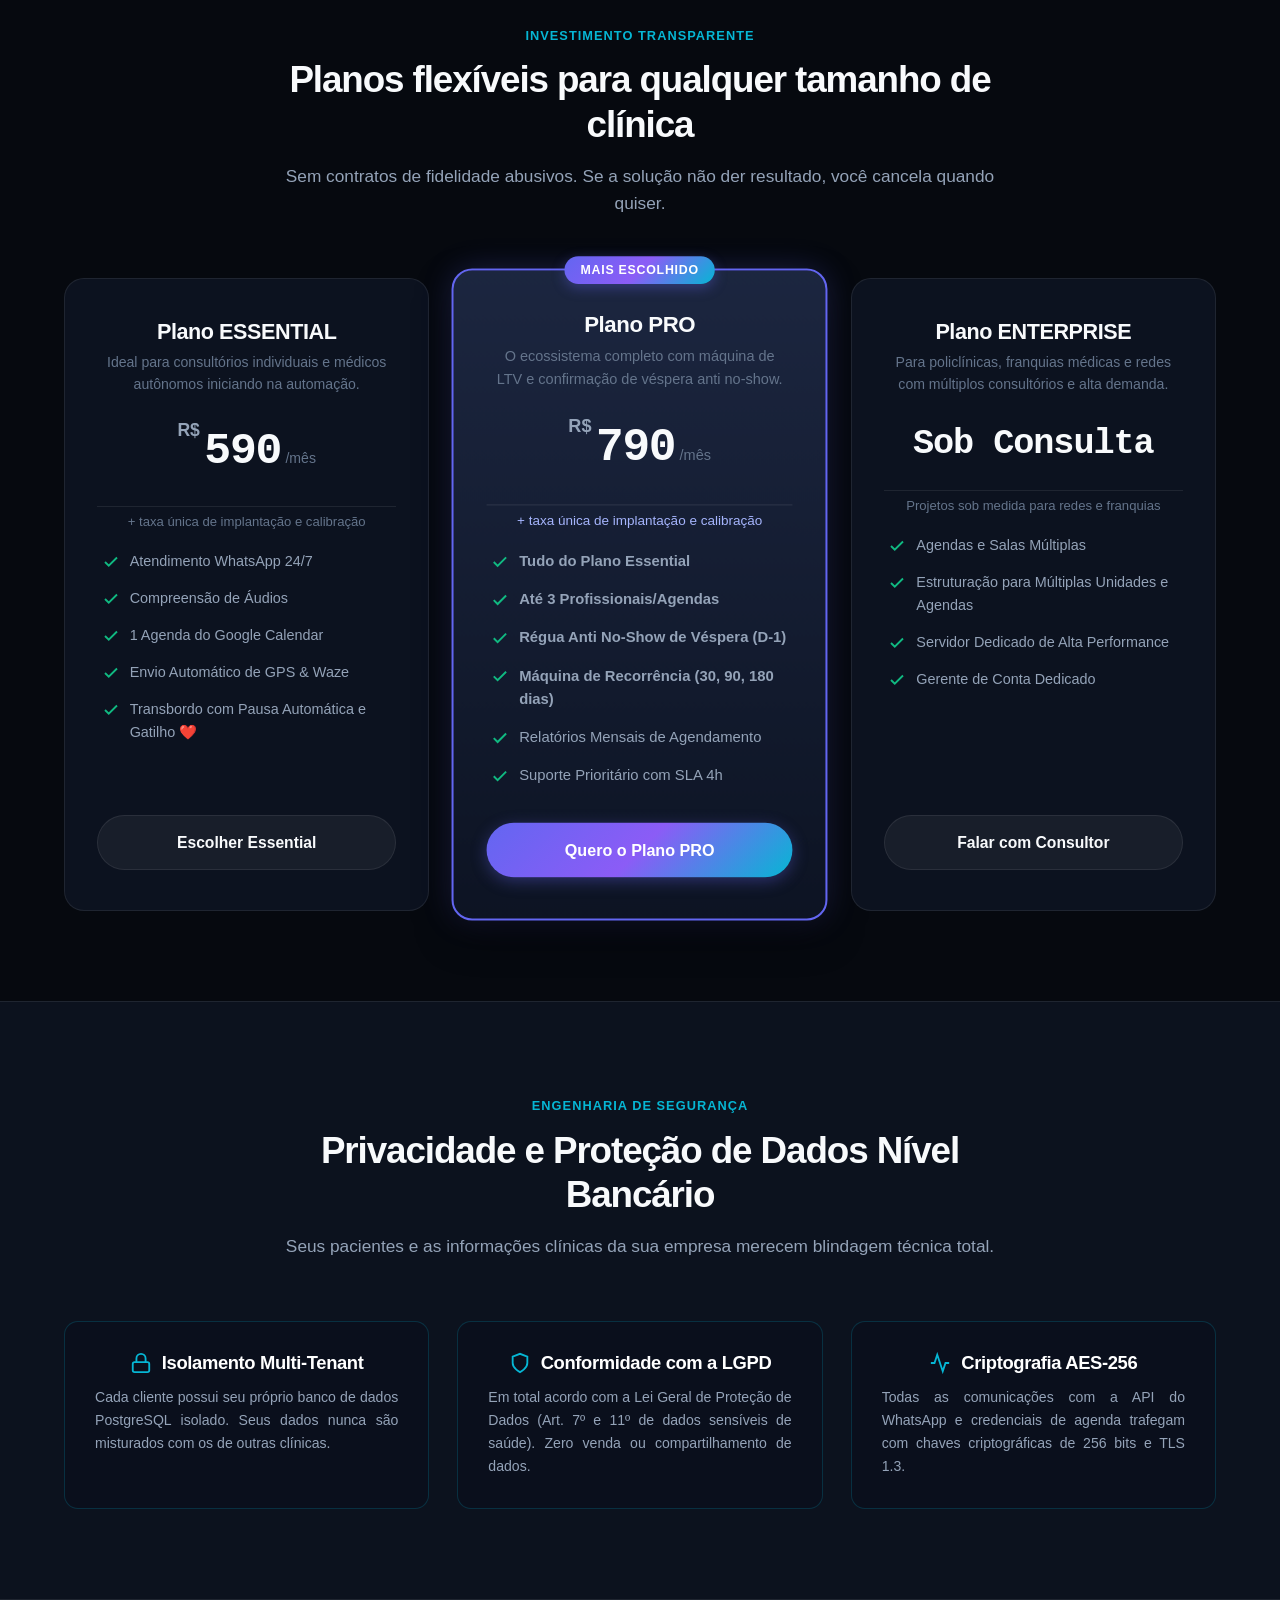
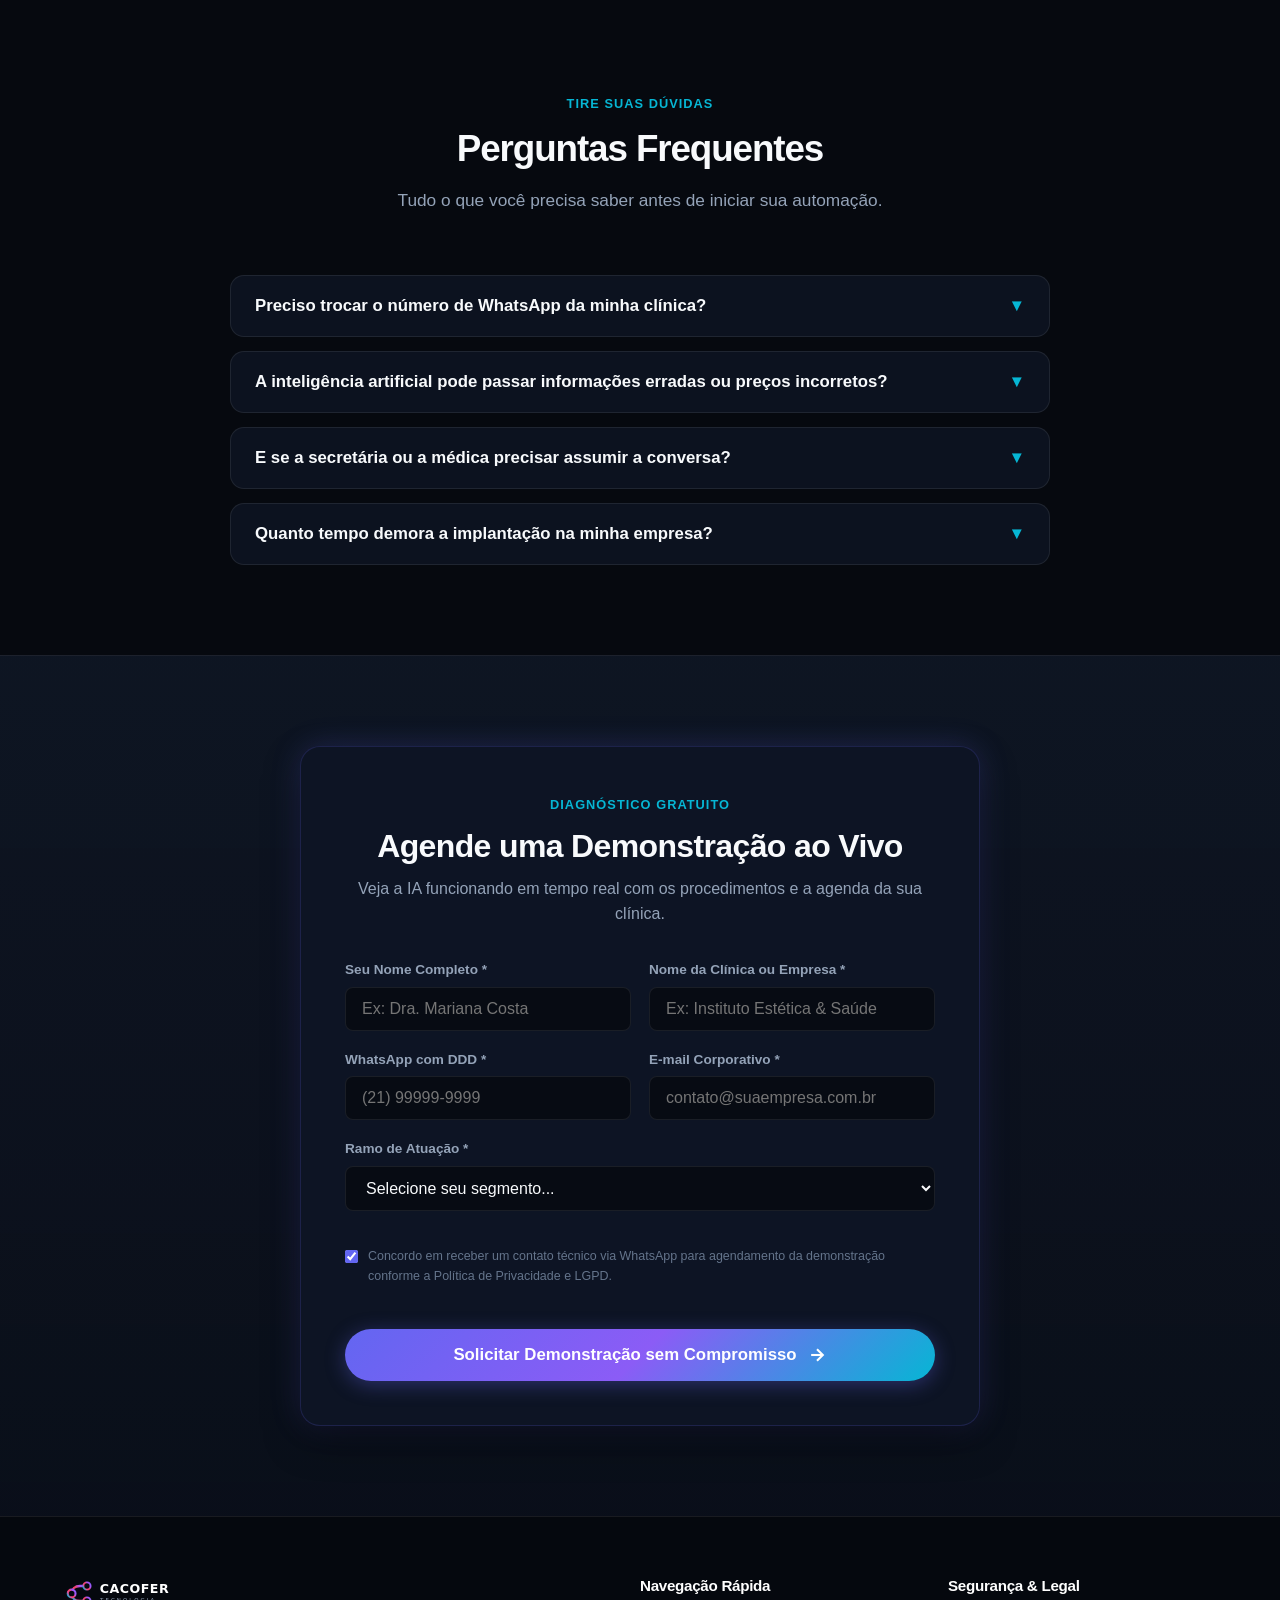
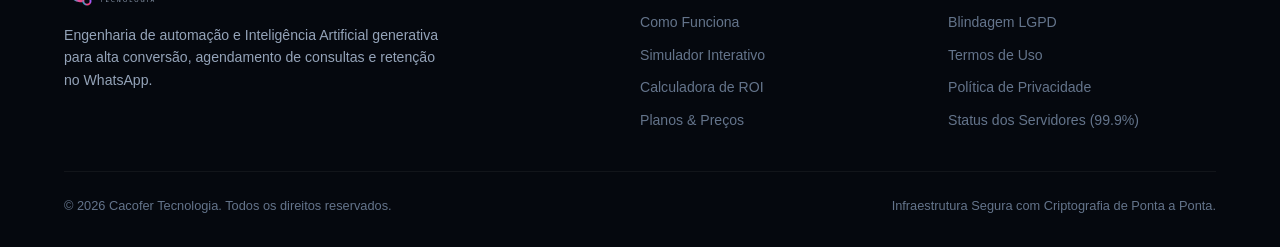
==== commit 00fd3608: "feat(ui): refine hero spacing, typography, text-justify and card centering" ====
--- a/index.html
+++ b/index.html
@@ -27,7 +27,7 @@
   <link rel="alternate icon" type="image/svg+xml" href="assets/brand/favicon.svg">
 
   <!-- Core Stylesheet -->
-  <link rel="stylesheet" href="css/style.css?v=4.5">
+  <link rel="stylesheet" href="css/style.css?v=5.0">
 </head>
 <body>
 
--- a/css/style.css
+++ b/css/style.css
@@ -262,7 +262,7 @@
    HERO SECTION
 ============================================================================== */
 .hero-section {
-  padding: 138px 0 80px;
+  padding: 94px 0 60px;
   position: relative;
   overflow: visible;
 }
@@ -305,17 +305,19 @@
 }
 
 .hero-title {
-  font-size: 3.2rem;
+  font-size: clamp(2.3rem, 3.8vw, 3.2rem);
   letter-spacing: -0.035em;
   margin-bottom: 20px;
-  line-height: 1.12;
+  line-height: 1.18;
 }
 
 .hero-subtitle {
-  font-size: 1.18rem;
+  font-size: 1.15rem;
   color: var(--text-secondary);
   margin-bottom: 34px;
-  line-height: 1.6;
+  line-height: 1.65;
+  text-align: justify;
+  text-justify: inter-word;
 }
 
 .hero-actions {
@@ -640,6 +642,7 @@
   transition: all var(--transition-normal);
   position: relative;
   overflow: hidden;
+  text-align: center;
 }
 
 .feature-card:hover {
@@ -659,7 +662,7 @@
   align-items: center;
   justify-content: center;
   color: var(--accent-cyan);
-  margin-bottom: 22px;
+  margin: 0 auto 22px;
   transition: all var(--transition-fast);
 }
 
@@ -672,21 +675,24 @@
 .feature-card h3 {
   font-size: 1.25rem;
   margin-bottom: 12px;
+  text-align: center;
 }
 
 .feature-card p {
   font-size: 0.92rem;
-  line-height: 1.6;
+  line-height: 1.65;
+  text-align: justify;
+  text-justify: inter-word;
 }
 
 .feature-badge {
   display: inline-block;
-  margin-top: 16px;
+  margin: 16px auto 0;
   font-size: 0.72rem;
   font-weight: 600;
   color: var(--accent-emerald);
   background: rgba(16, 185, 129, 0.1);
-  padding: 4px 10px;
+  padding: 4px 12px;
   border-radius: var(--radius-full);
 }
 
@@ -886,6 +892,7 @@
   flex-direction: column;
   position: relative;
   transition: all var(--transition-normal);
+  text-align: center;
 }
 
 .pricing-card:hover {
@@ -925,19 +932,23 @@
   font-size: 1.35rem;
   font-weight: 700;
   margin-bottom: 6px;
+  text-align: center;
 }
 
 .plan-desc {
   font-size: 0.88rem;
   color: var(--text-muted);
-  margin-bottom: 24px;
+  margin: 0 auto 20px;
+  max-width: 280px;
   min-height: 42px;
+  text-align: center;
 }
 
 .plan-price-wrap {
-  margin-bottom: 24px;
-  padding-bottom: 24px;
+  margin-bottom: 16px;
+  padding-bottom: 18px;
   border-bottom: 1px solid var(--border-subtle);
+  text-align: center;
 }
 
 .price-currency {
@@ -960,13 +971,24 @@
   color: var(--text-muted);
 }
 
+.plan-setup-note {
+  font-size: 0.82rem;
+  color: var(--text-muted);
+  margin-top: -6px;
+  margin-bottom: 22px;
+  text-align: center;
+}
+
 .plan-features-list {
   list-style: none;
   display: flex;
   flex-direction: column;
   gap: 14px;
-  margin-bottom: 34px;
+  margin: 0 auto 34px;
+  max-width: 290px;
+  width: 100%;
   flex: 1;
+  text-align: left;
 }
 
 .plan-features-list li {
@@ -1035,15 +1057,18 @@
   border-radius: var(--radius-md);
   padding: 30px;
   position: relative;
+  text-align: center;
 }
 
 .security-card h3 {
   display: flex;
   align-items: center;
+  justify-content: center;
   gap: 10px;
   font-size: 1.15rem;
   margin-bottom: 12px;
   color: #ffffff;
+  text-align: center;
 }
 
 .security-card h3 svg {
@@ -1052,7 +1077,9 @@
 
 .security-card p {
   font-size: 0.88rem;
-  line-height: 1.6;
+  line-height: 1.65;
+  text-align: justify;
+  text-justify: inter-word;
 }
 
 /* ==============================================================================
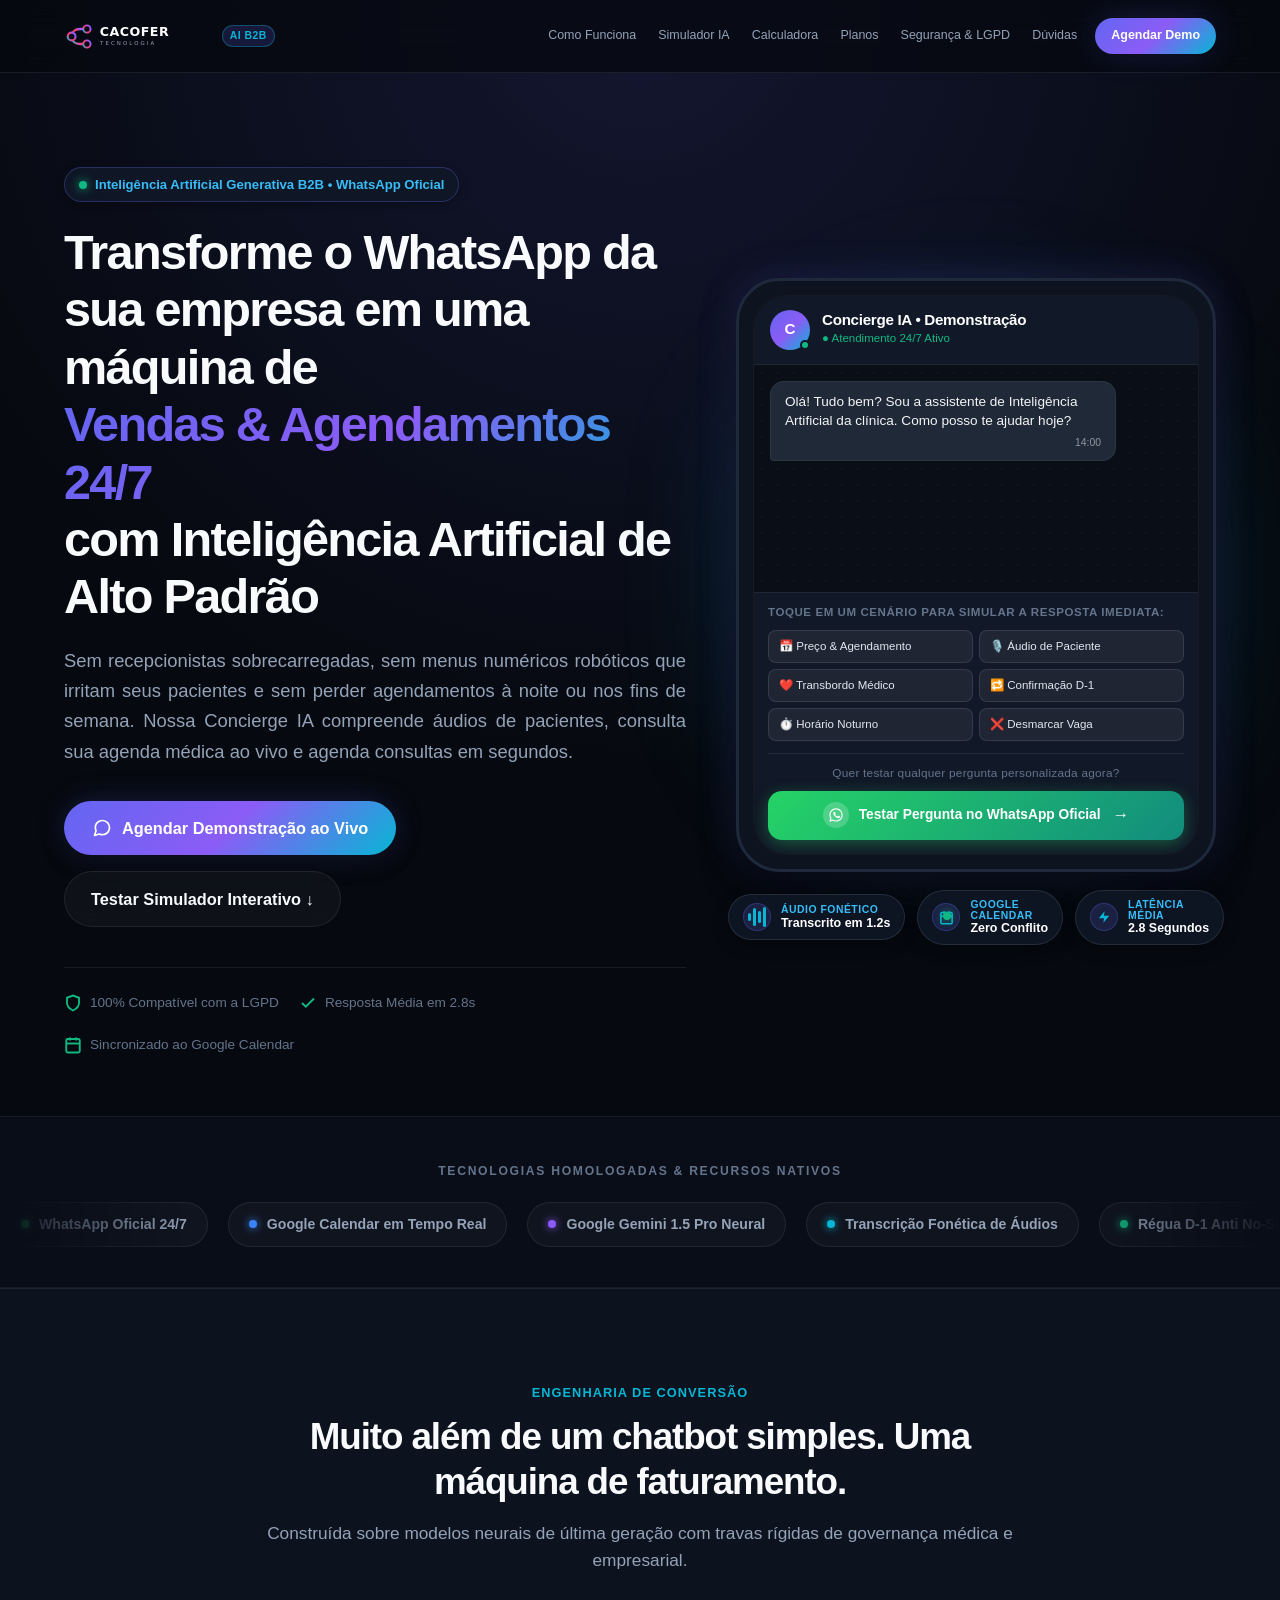
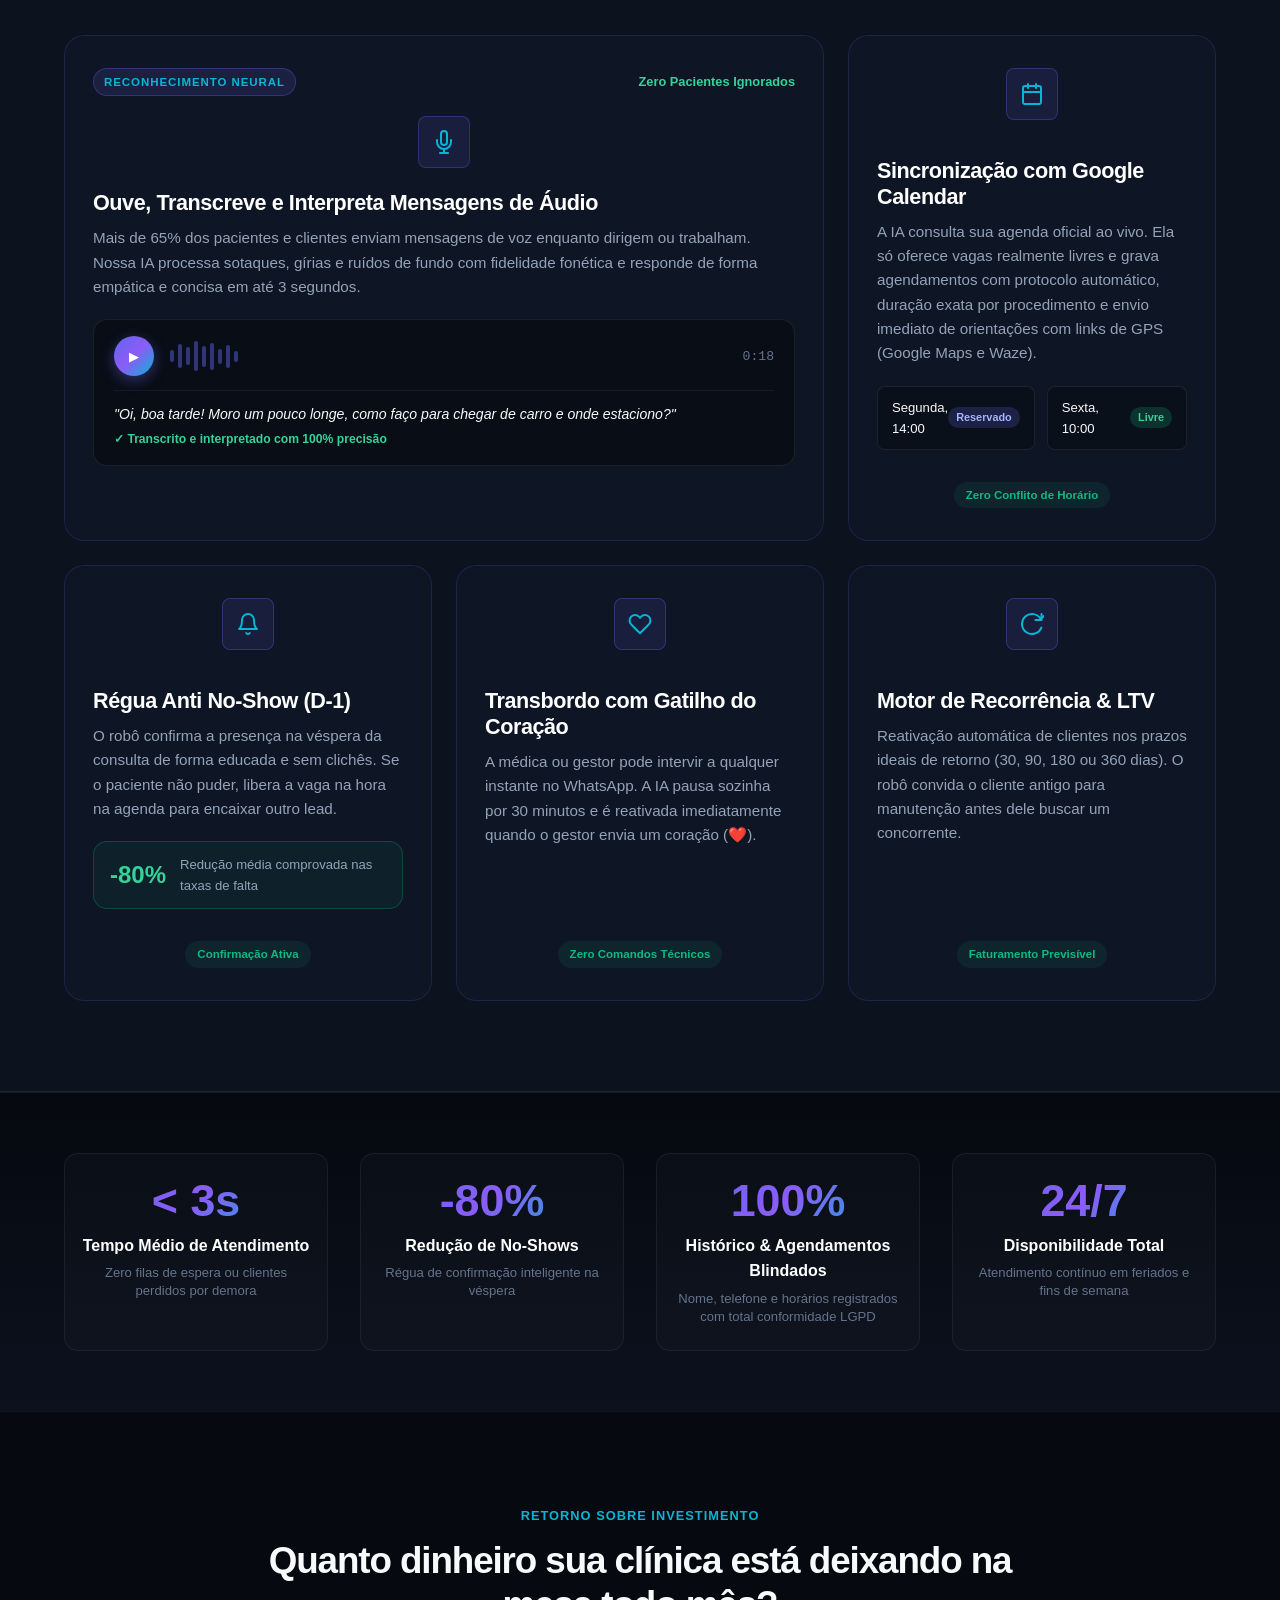
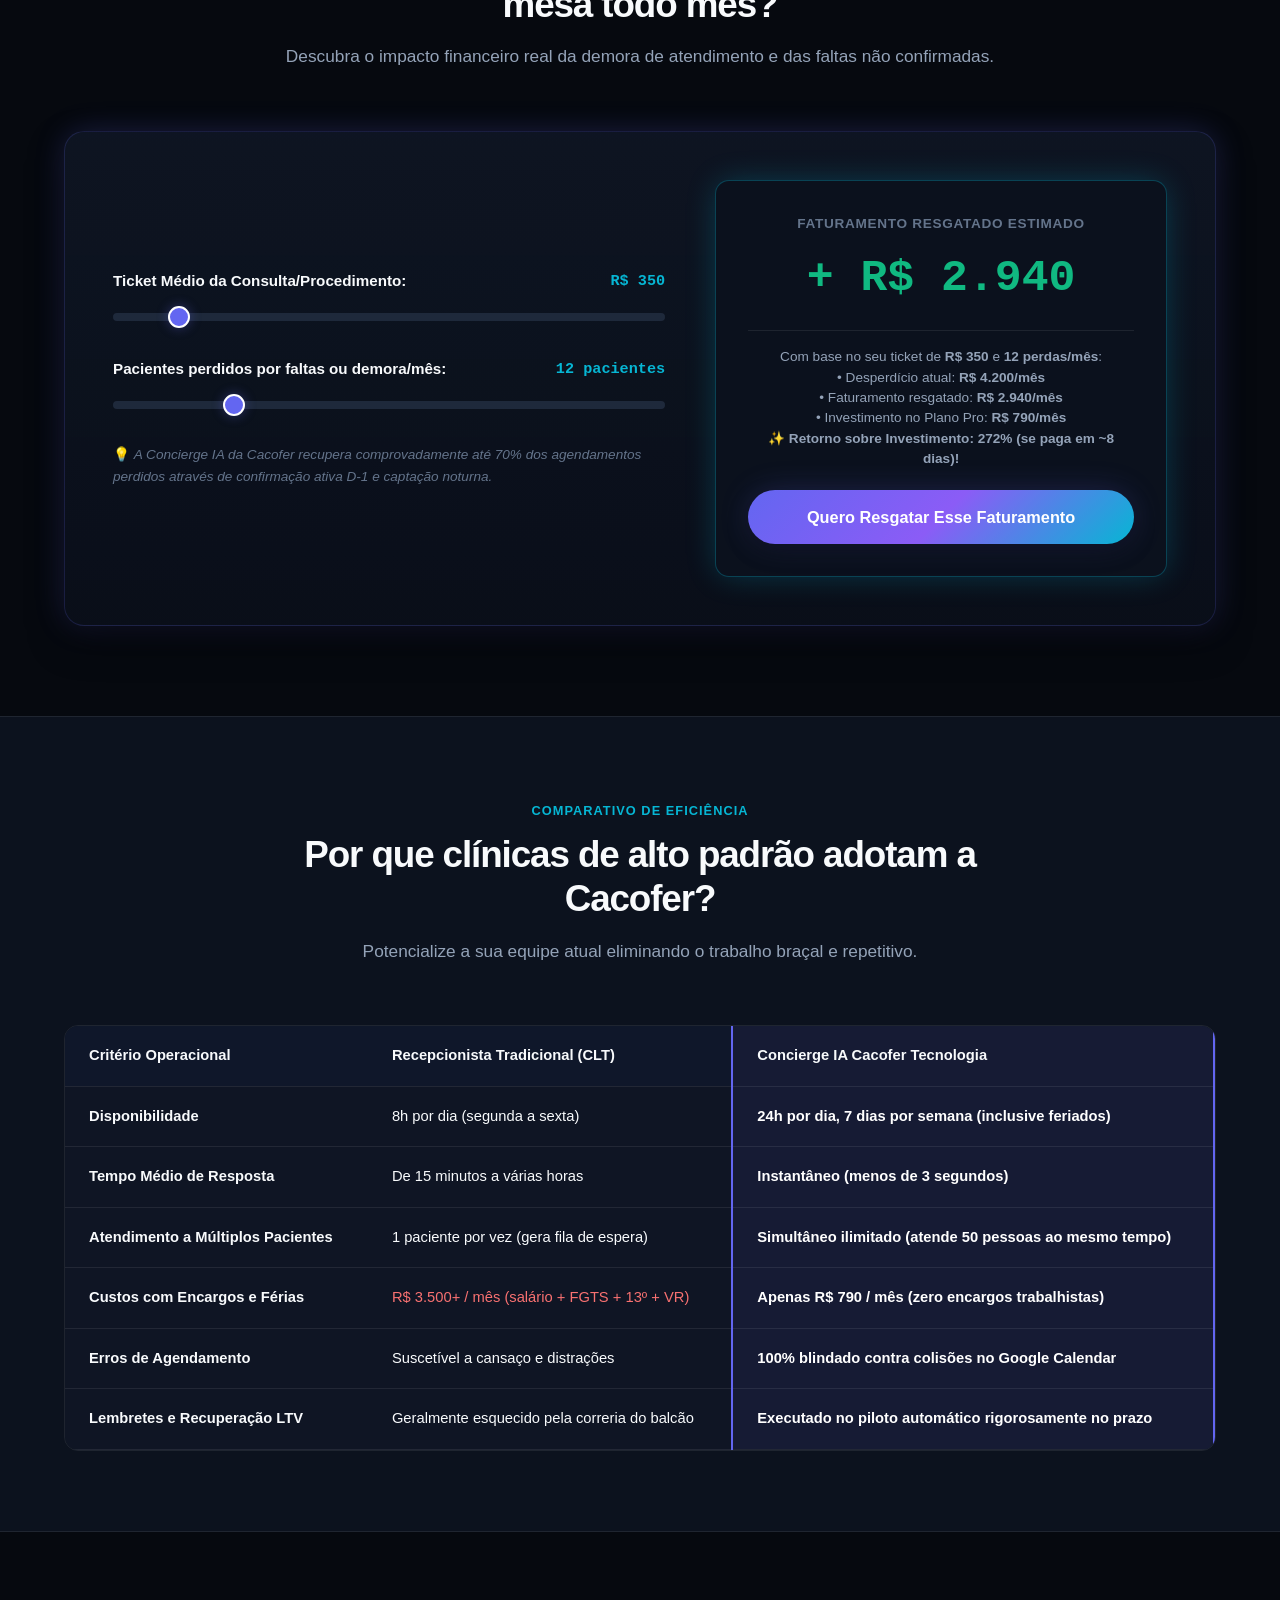
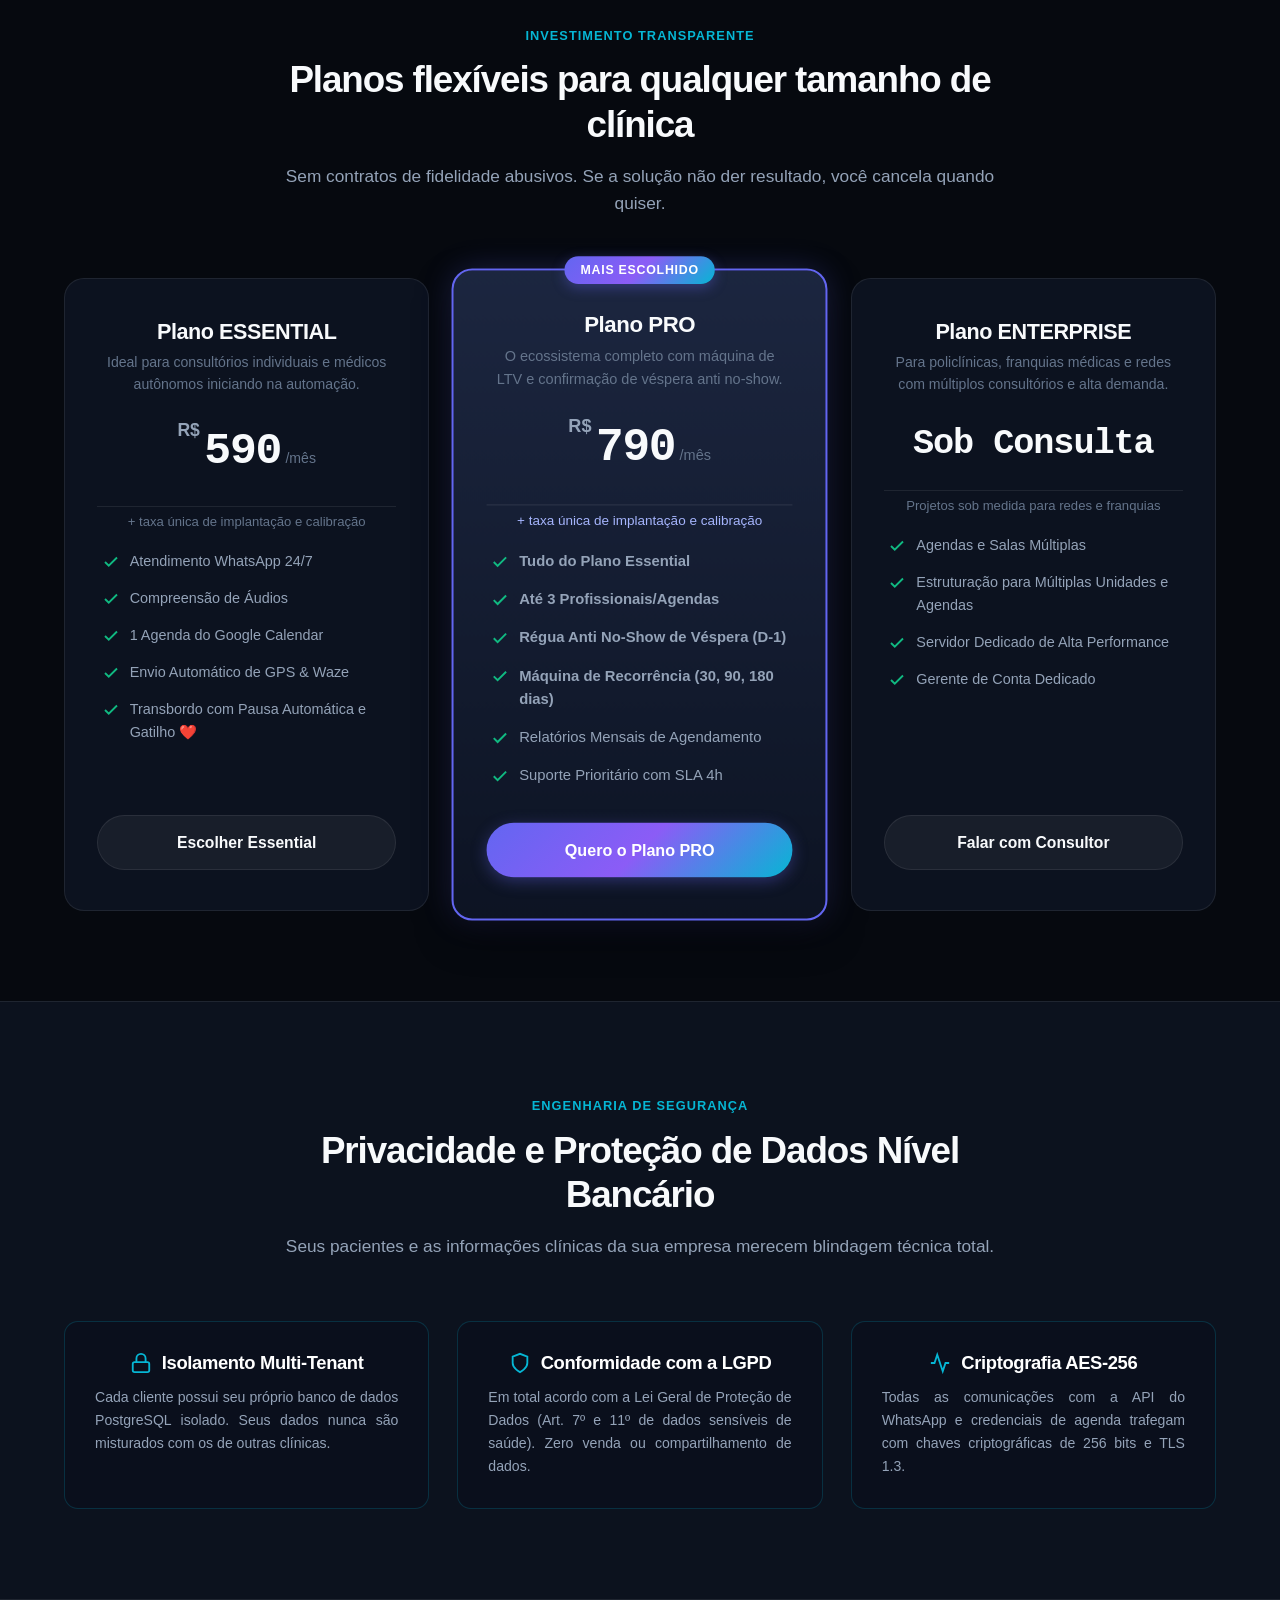
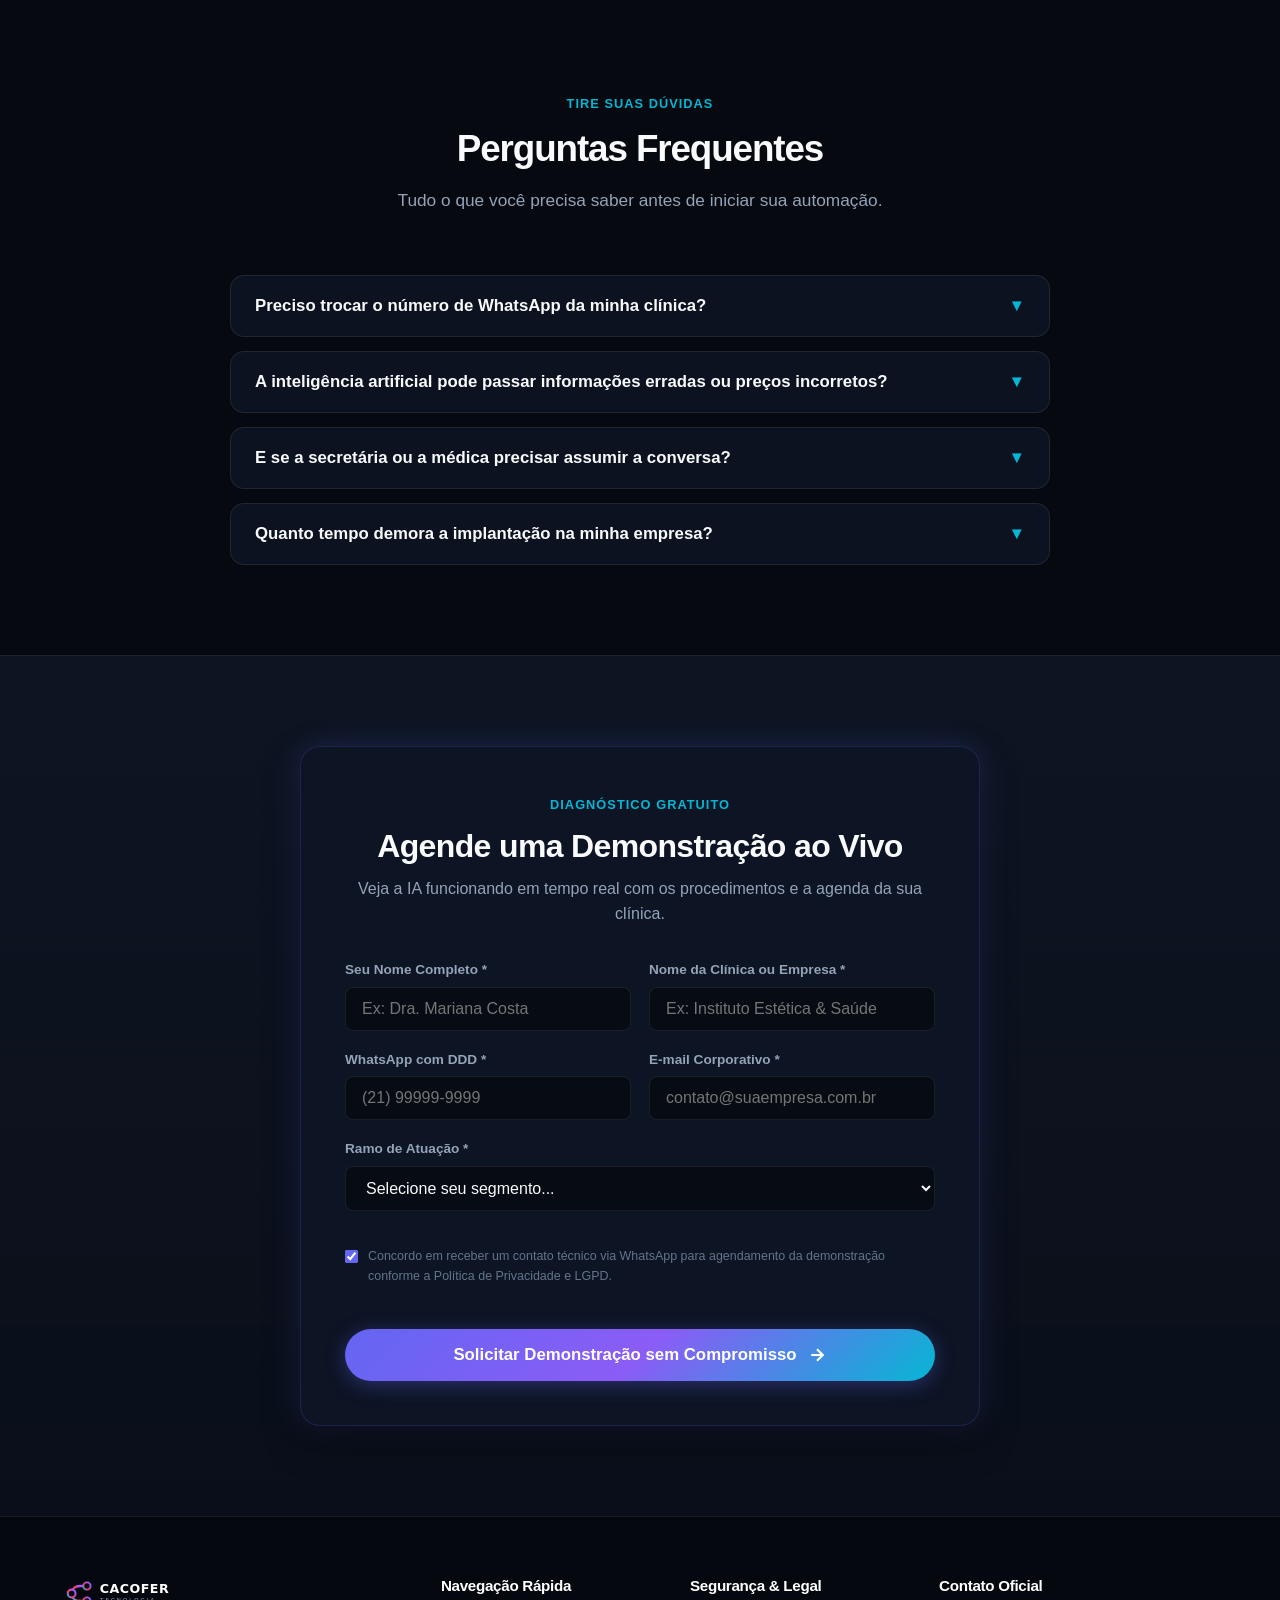
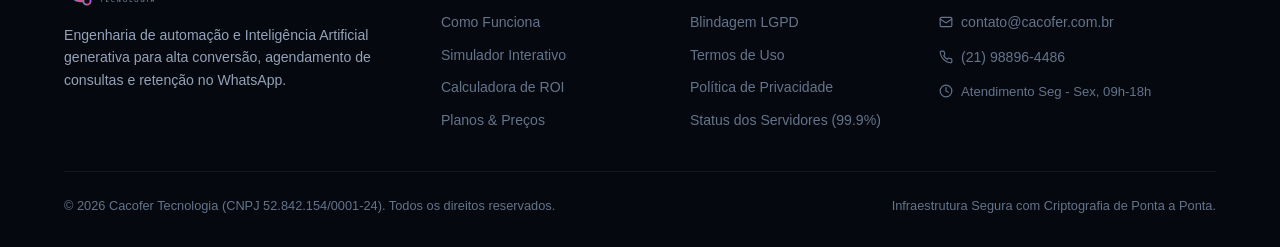
==== commit d60574b7: "feat(footer): add official contact section with contato@cacofer.com.br, whatsapp and cnpj" ====
--- a/index.html
+++ b/index.html
@@ -27,7 +27,7 @@
   <link rel="alternate icon" type="image/svg+xml" href="assets/brand/favicon.svg">
 
   <!-- Core Stylesheet -->
-  <link rel="stylesheet" href="css/style.css?v=5.0">
+  <link rel="stylesheet" href="css/style.css?v=5.1">
 </head>
 <body>
 
@@ -768,10 +768,28 @@
             <li><a href="#">Status dos Servidores (99.9%)</a></li>
           </ul>
         </div>
+
+        <div class="footer-col">
+          <h4>Contato Oficial</h4>
+          <ul class="footer-links">
+            <li><a href="mailto:contato@cacofer.com.br" style="display: inline-flex; align-items: center; gap: 8px;">
+              <svg width="14" height="14" viewBox="0 0 24 24" fill="none" stroke="currentColor" stroke-width="2" stroke-linecap="round" stroke-linejoin="round"><rect width="20" height="16" x="2" y="4" rx="2"/><path d="m22 7-8.97 5.7a1.94 1.94 0 0 1-2.06 0L2 7"/></svg>
+              contato@cacofer.com.br
+            </a></li>
+            <li><a href="https://wa.me/5521988964486" target="_blank" rel="noopener noreferrer" style="display: inline-flex; align-items: center; gap: 8px;">
+              <svg width="14" height="14" viewBox="0 0 24 24" fill="none" stroke="currentColor" stroke-width="2" stroke-linecap="round" stroke-linejoin="round"><path d="M22 16.92v3a2 2 0 0 1-2.18 2 19.79 19.79 0 0 1-8.63-3.07 19.5 19.5 0 0 1-6-6 19.79 19.79 0 0 1-3.07-8.67A2 2 0 0 1 4.11 2h3a2 2 0 0 1 2 1.72 12.84 12.84 0 0 0 .7 2.81 2 2 0 0 1-.45 2.11L8.09 9.91a16 16 0 0 0 6 6l1.27-1.27a2 2 0 0 1 2.11-.45 12.84 12.84 0 0 0 2.81.7A2 2 0 0 1 22 16.92z"/></svg>
+              (21) 98896-4486
+            </a></li>
+            <li><span style="color: var(--text-muted); font-size: 0.82rem; display: inline-flex; align-items: center; gap: 8px;">
+              <svg width="14" height="14" viewBox="0 0 24 24" fill="none" stroke="currentColor" stroke-width="2" stroke-linecap="round" stroke-linejoin="round"><circle cx="12" cy="12" r="10"/><polyline points="12 6 12 12 16 14"/></svg>
+              Atendimento Seg - Sex, 09h-18h
+            </span></li>
+          </ul>
+        </div>
       </div>
 
       <div class="footer-bottom">
-        <span>© 2026 Cacofer Tecnologia. Todos os direitos reservados.</span>
+        <span>© 2026 Cacofer Tecnologia (CNPJ 52.842.154/0001-24). Todos os direitos reservados.</span>
         <span>Infraestrutura Segura com Criptografia de Ponta a Ponta.</span>
       </div>
     </div>
--- a/css/style.css
+++ b/css/style.css
@@ -1271,8 +1271,8 @@
 
 .footer-grid {
   display: grid;
-  grid-template-columns: 2fr 1fr 1fr;
-  gap: 40px;
+  grid-template-columns: 1.6fr 1fr 1fr 1.3fr;
+  gap: 36px;
   margin-bottom: 40px;
 }
 
